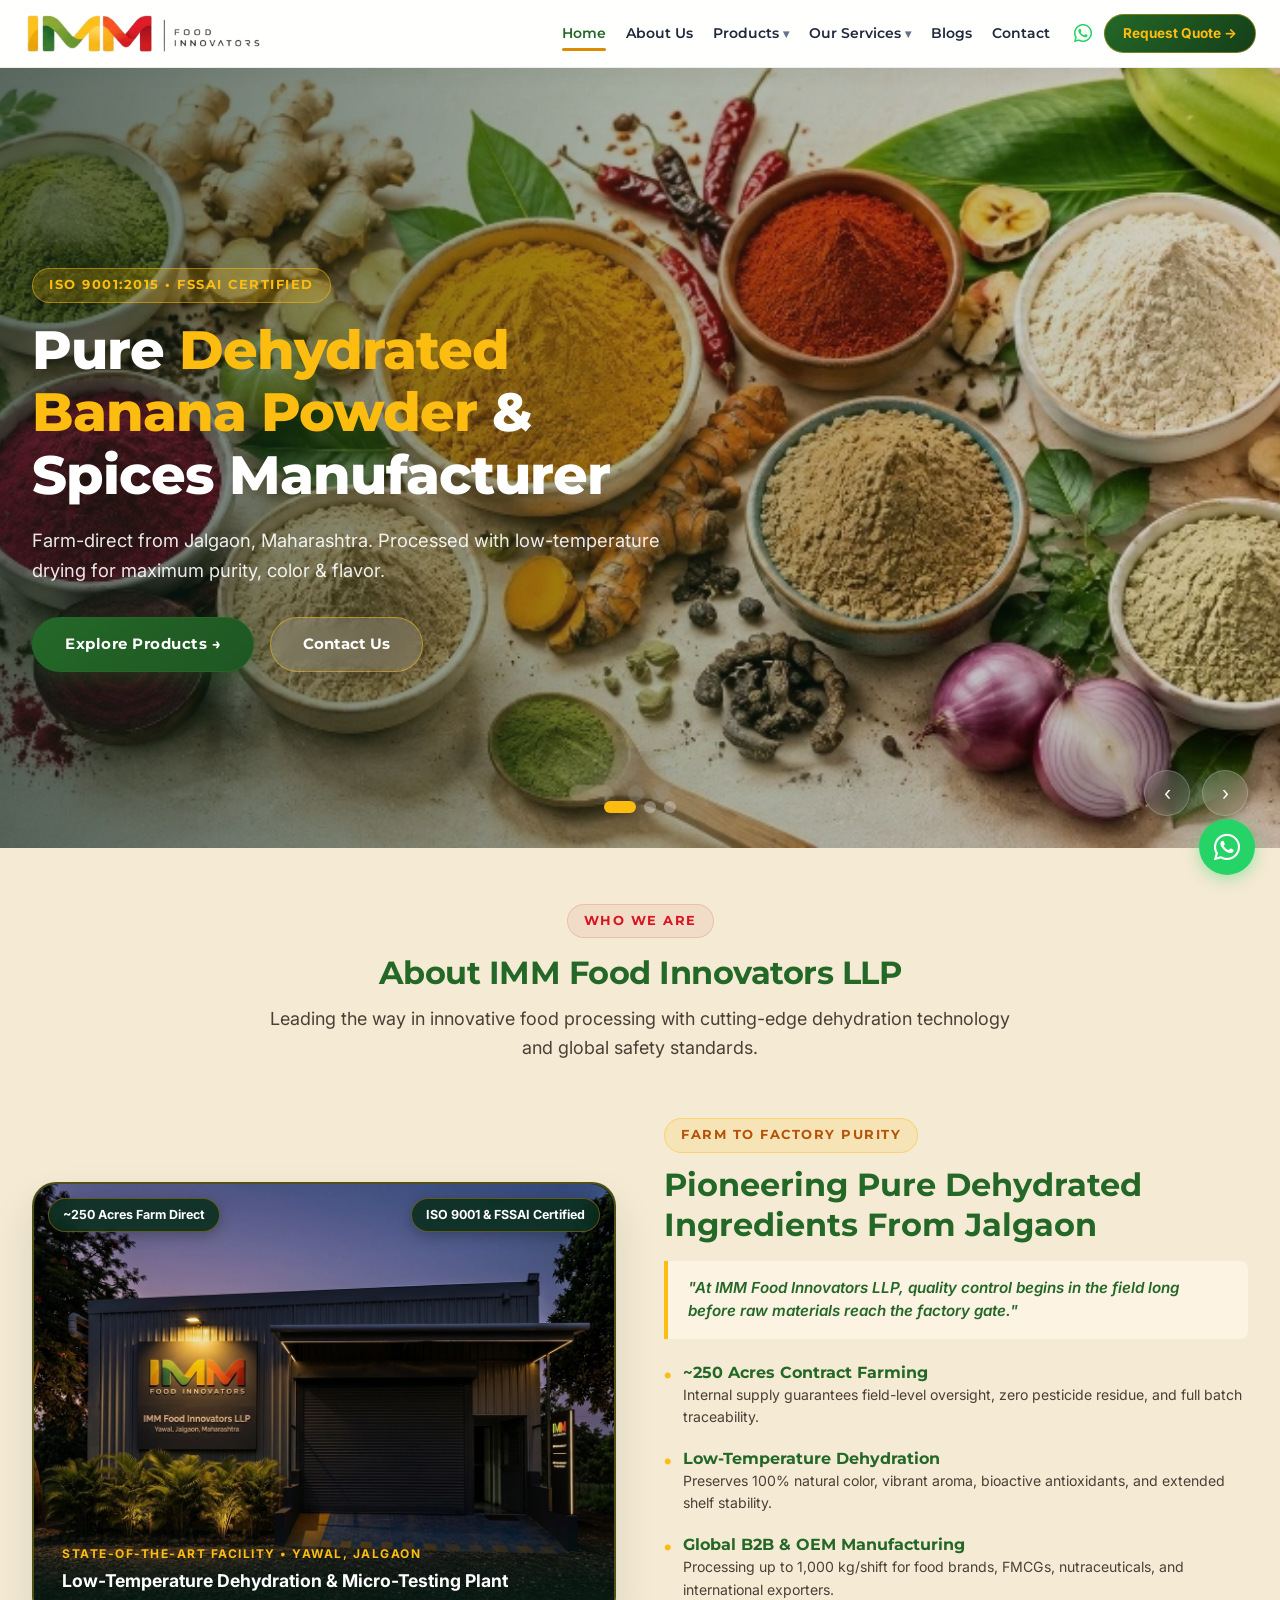
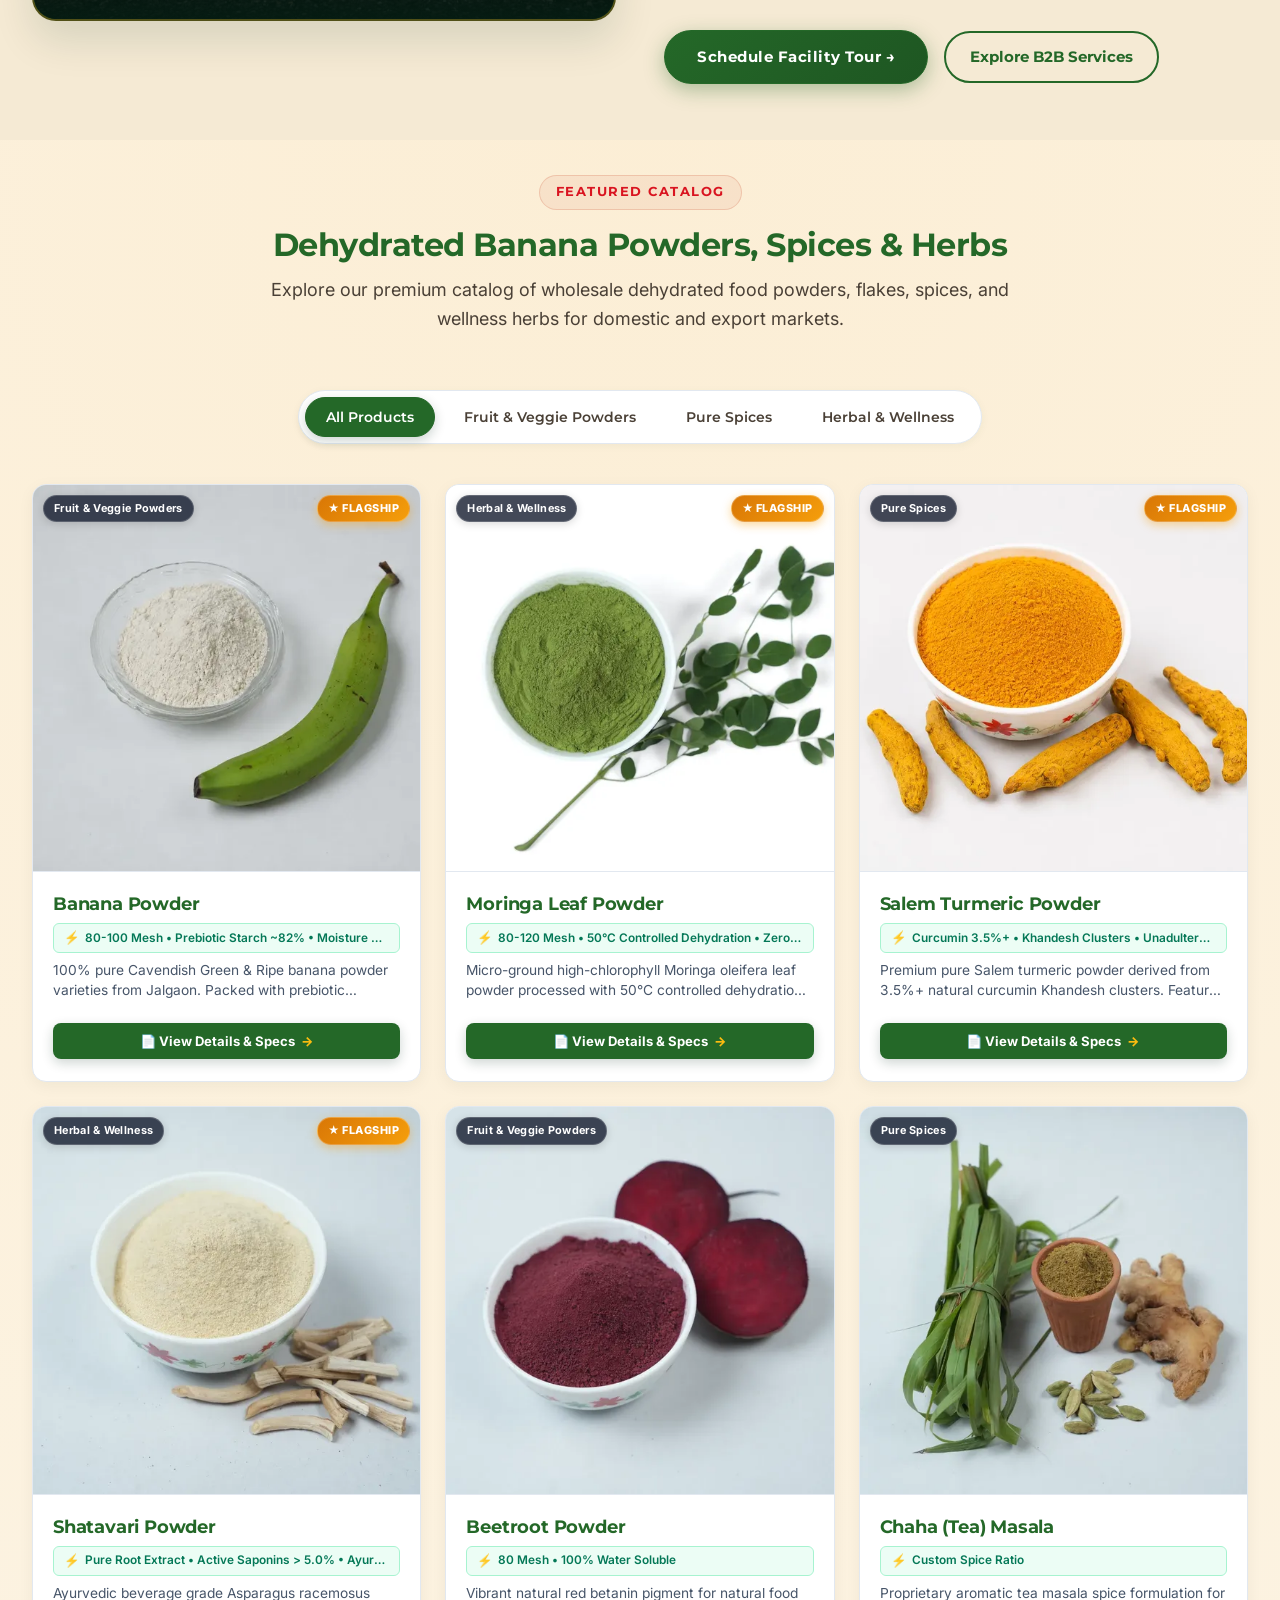
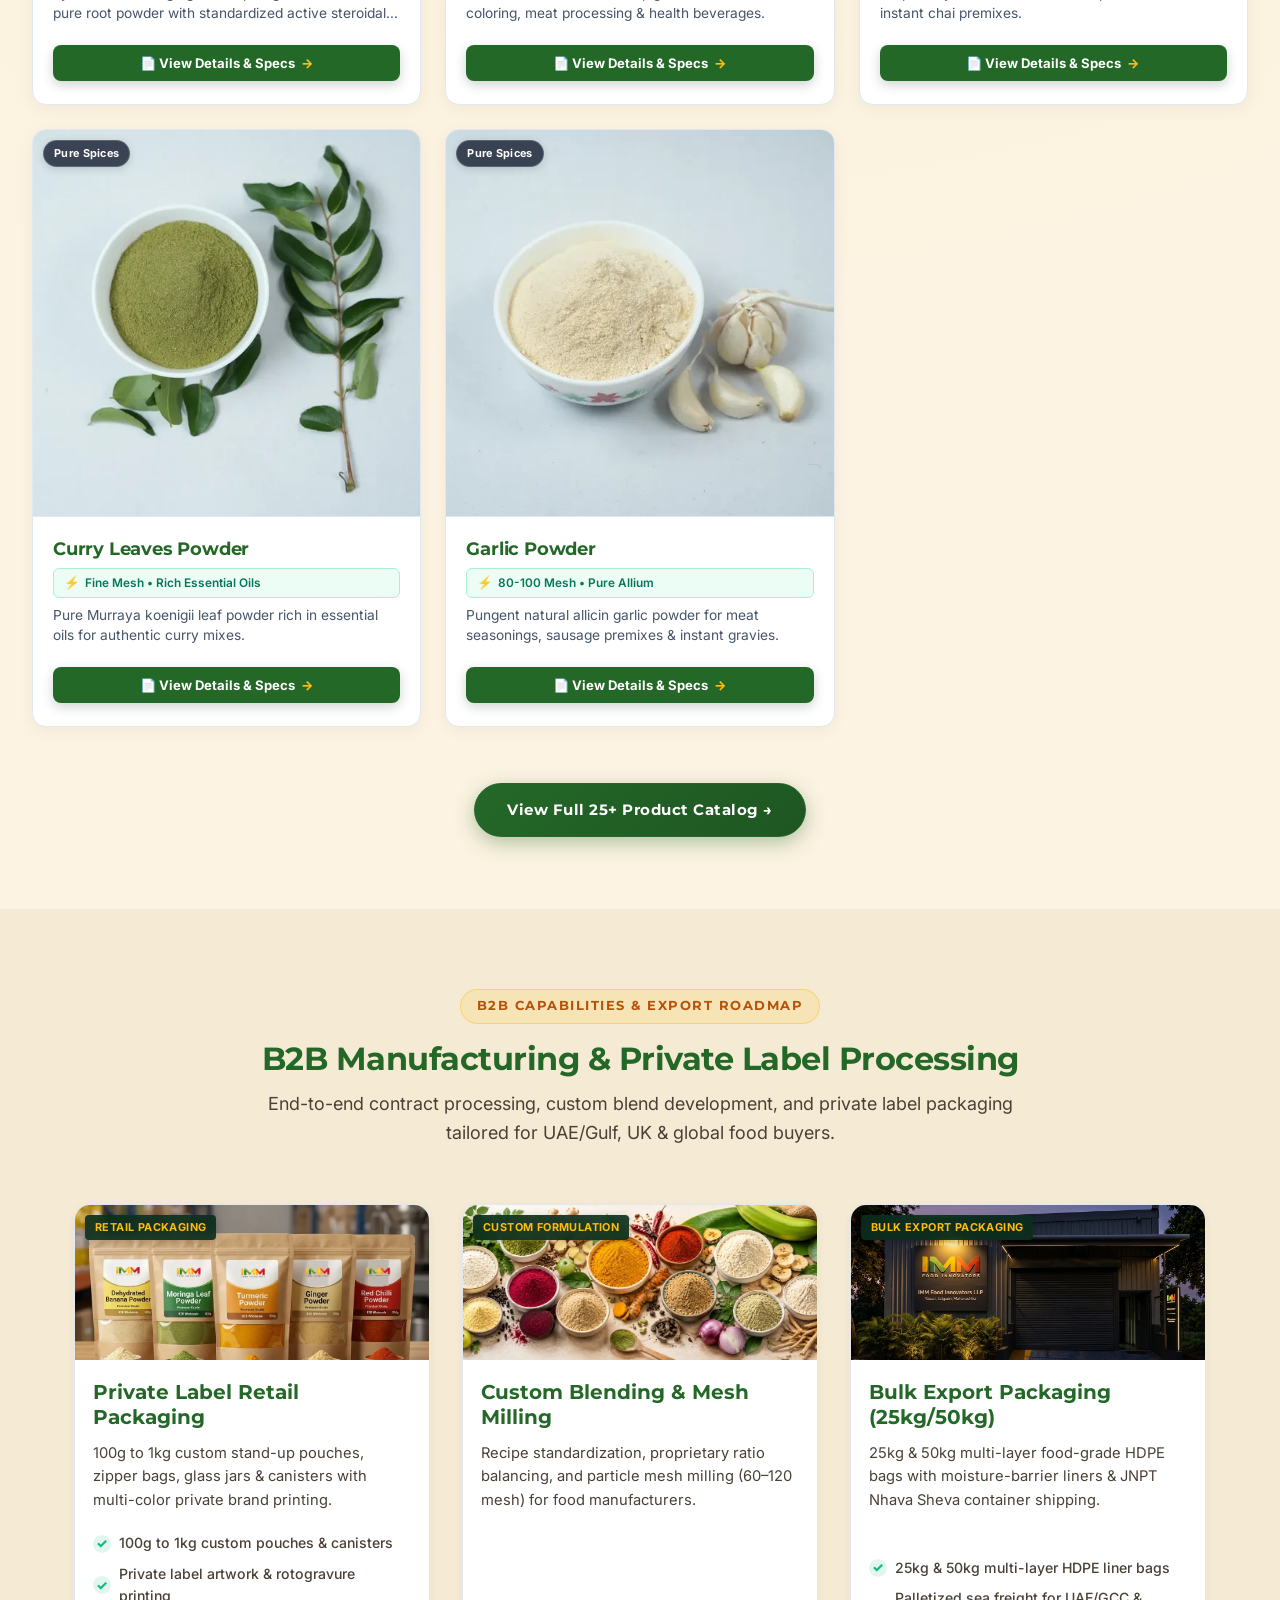
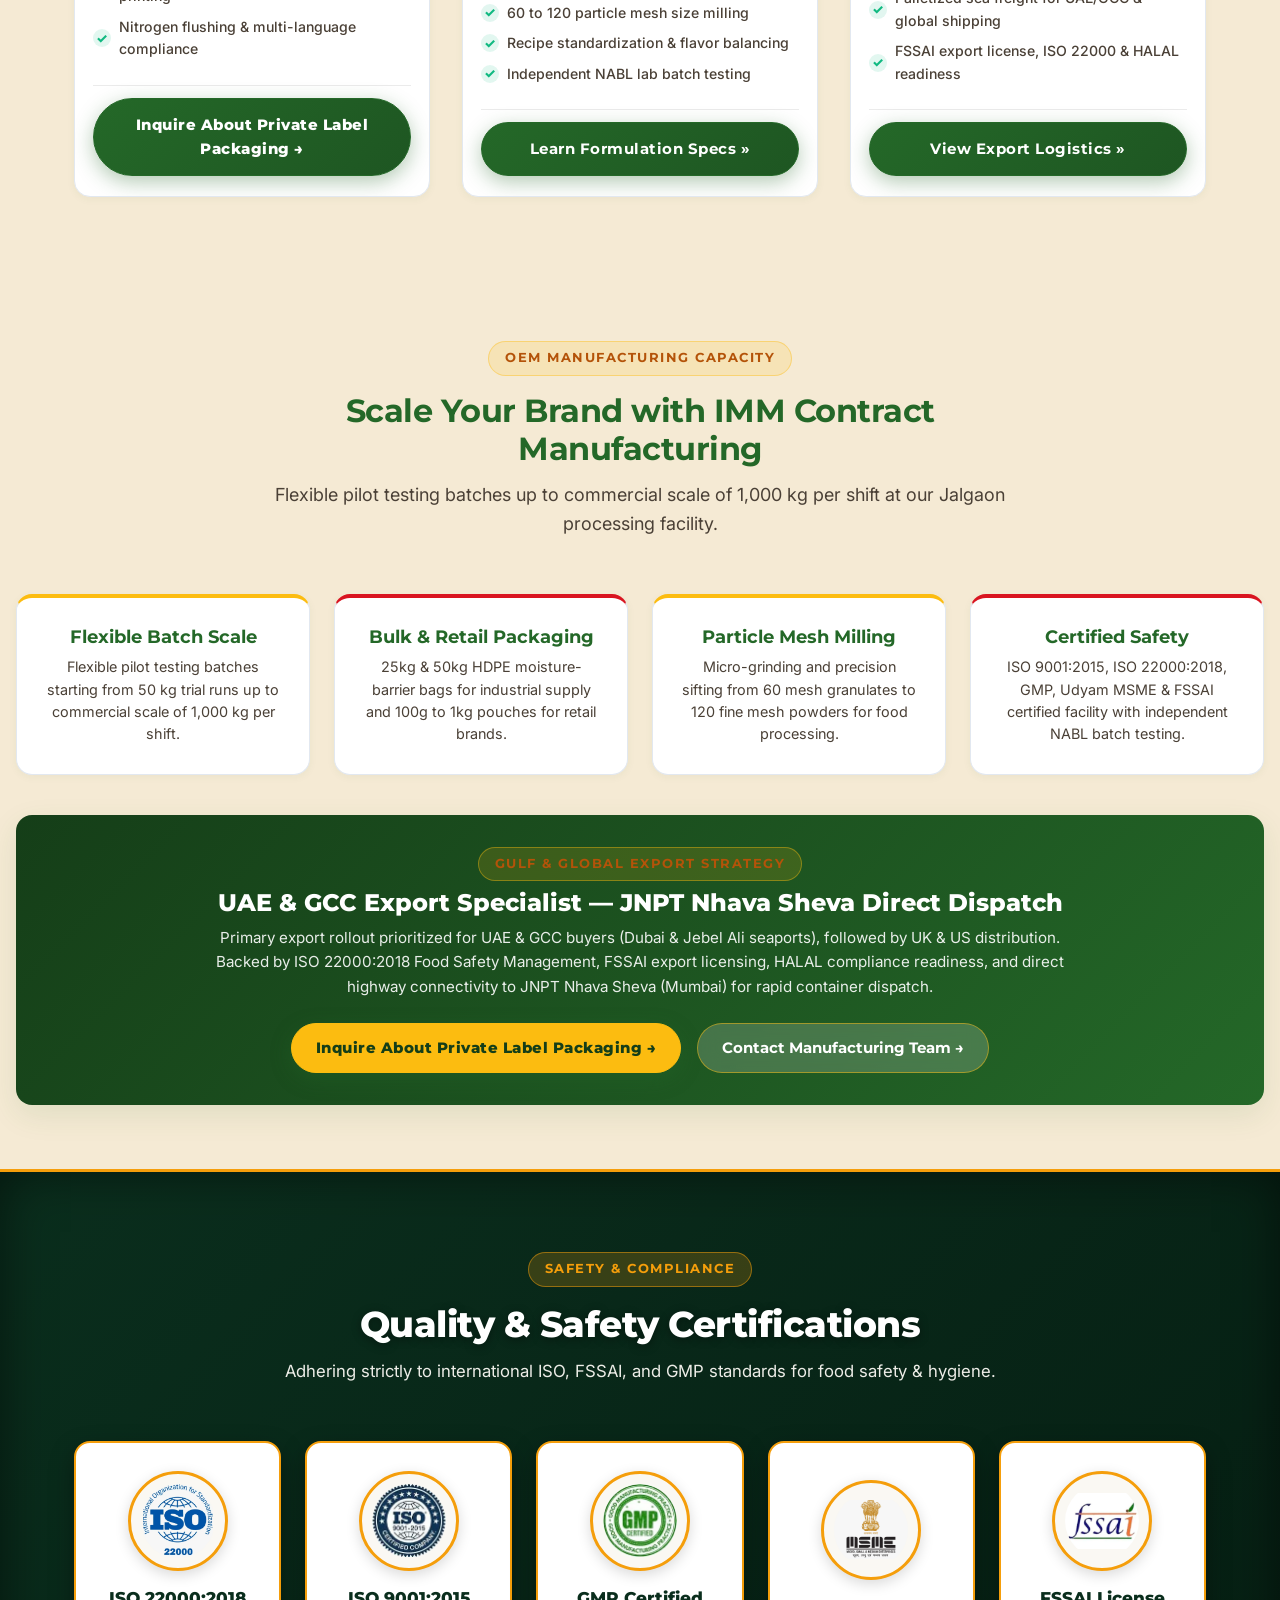
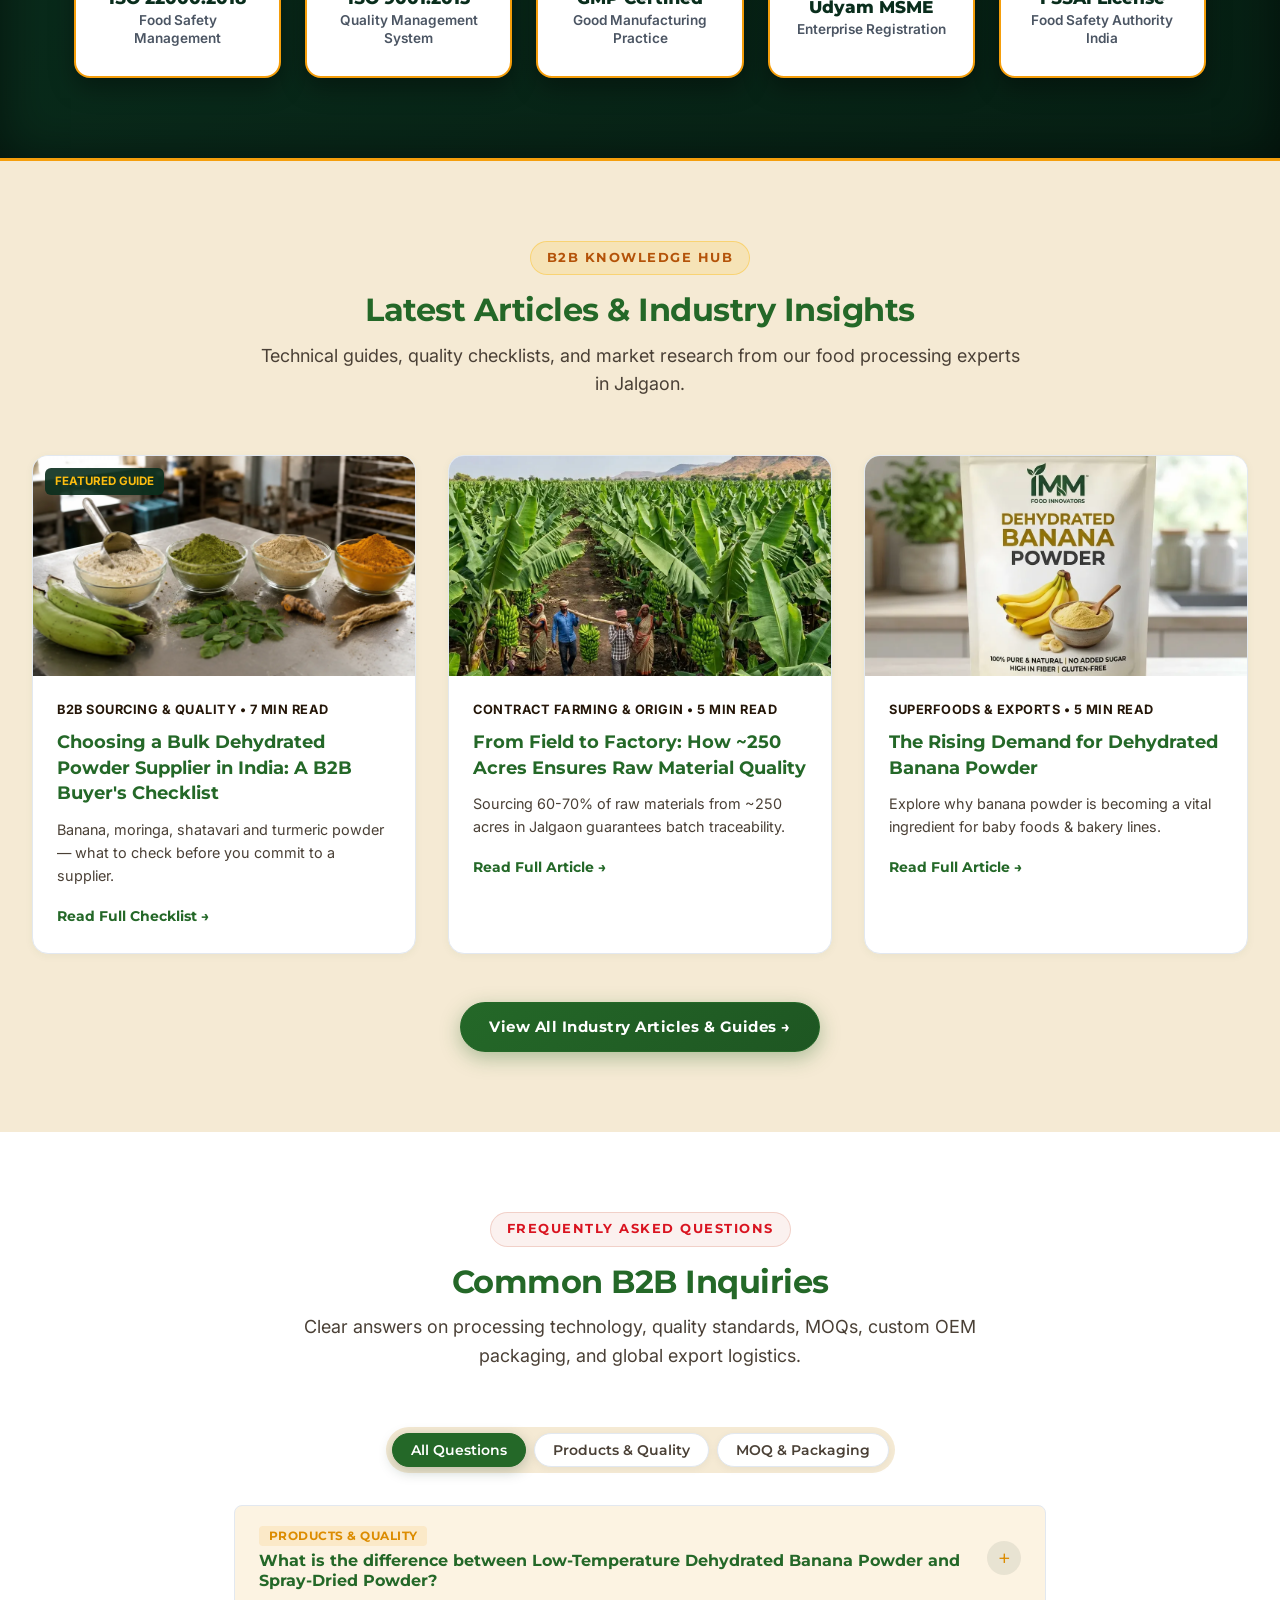
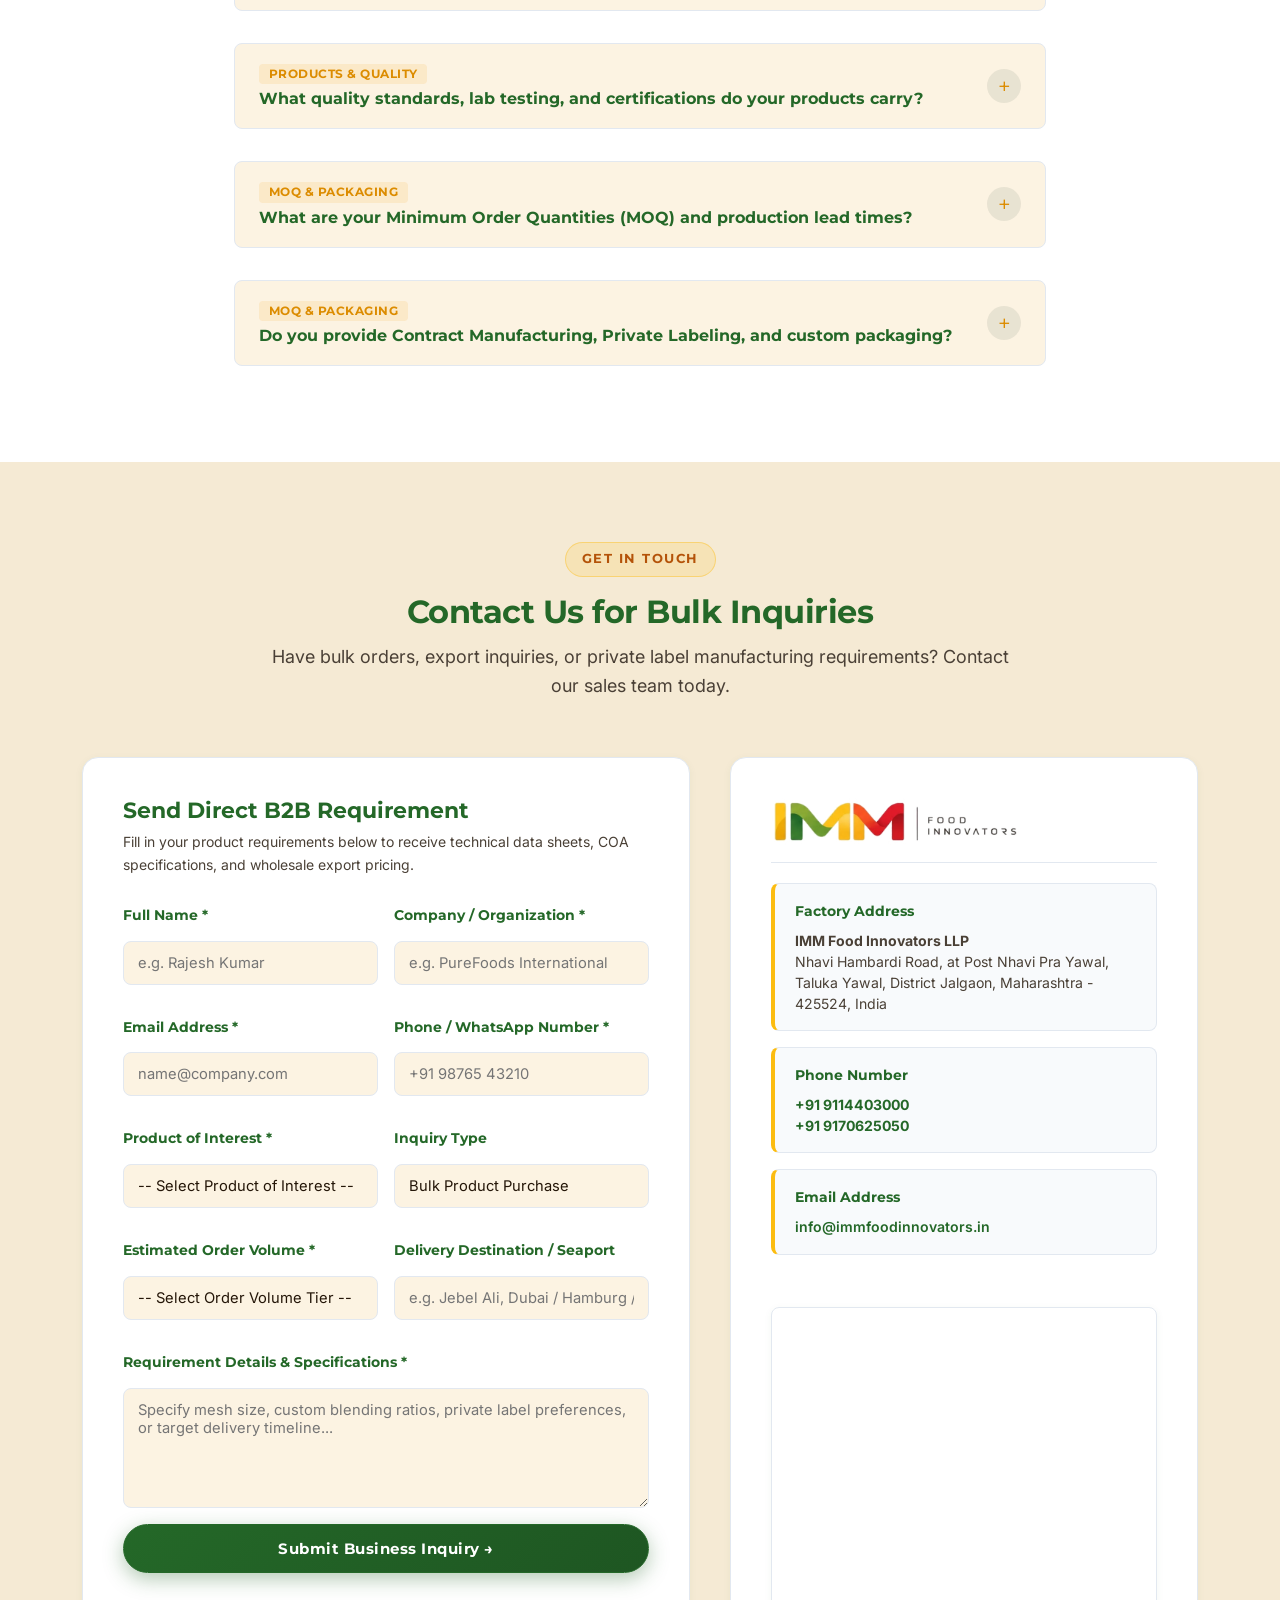
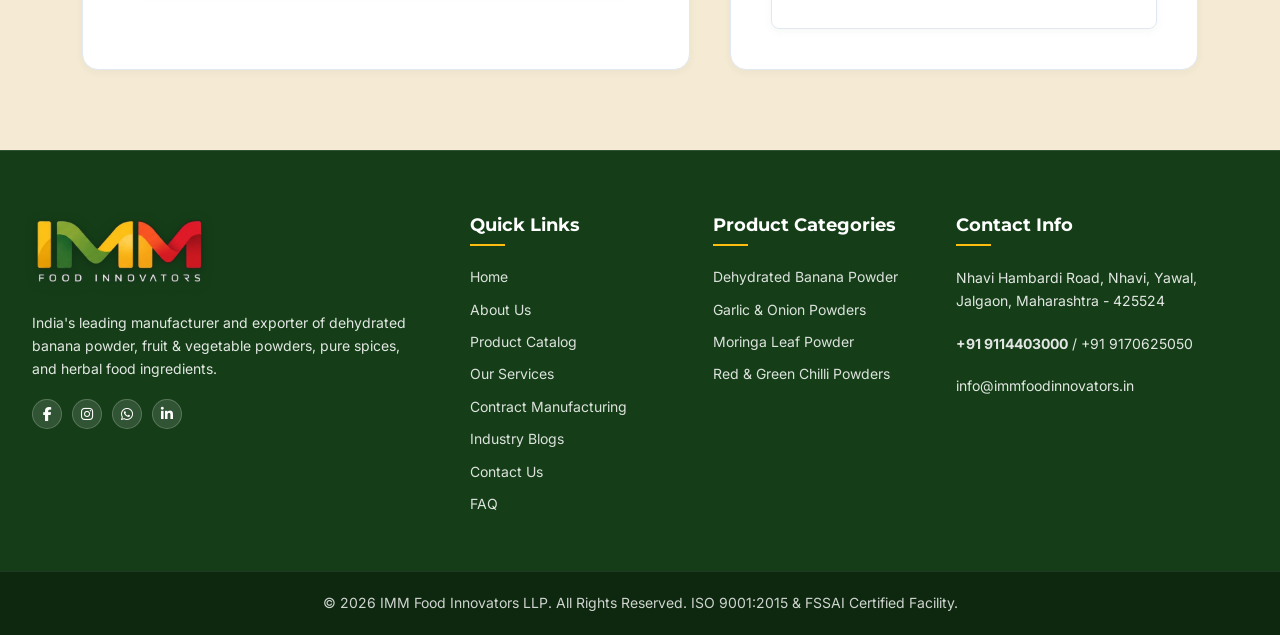
==== index.html @ 72975a0f "Update factory facility signboard to IMM Food Innovators LLP and bump cache busters" ====
<!DOCTYPE html>
<html lang="en">

<head>
    <meta charset="UTF-8">
    <meta name="viewport" content="width=device-width, initial-scale=1.0">
    <title>Dehydrated Banana Powder & Spices Manufacturer | IMM Food</title>
    <meta name="description"
        content="IMM Food Innovators LLP is India's leading manufacturer of dehydrated banana powder, moringa, and spices in Jalgaon, Maharashtra. ISO 22000 & FSSAI certified.">
    <meta name="keywords"
        content="dehydrated banana powder manufacturer, banana powder supplier, banana powder manufacturer jalgaon, dehydrated banana powder india, banana powder exporter, moringa powder manufacturer, turmeric powder supplier, herbal powder manufacturer, food ingredients manufacturer, spice manufacturer maharashtra, IMM Food Innovators LLP, Contract Manufacturing for Dehydrated Food Products, Food Contract Manufacturing, Third Party Food Manufacturing, Private Label Food Manufacturing">
    <meta name="author" content="IMM Food Innovators LLP">
    <meta name="robots" content="index, follow, max-snippet:-1, max-image-preview:large, max-video-preview:-1">

    <!-- Geo Location Metadata for Local B2B Search -->
    <meta name="geo.region" content="IN-MH">
    <meta name="geo.placename" content="Jalgaon">
    <meta name="geo.position" content="21.1643;75.6980">
    <meta name="ICBM" content="21.1643, 75.6980">

    <link rel="icon" href="images/favicon.webp?v=3.0" type="image/png">
    <link rel="icon" href="images/favicon.svg?v=3.0" type="image/svg+xml">
    <link rel="shortcut icon" href="images/favicon.ico?v=3.0">
    <link rel="apple-touch-icon" href="images/IMMLogo_icon.webp?v=3.0">
    <link rel="canonical" href="https://www.immfoodinnovators.in/">

    <!-- Performance Optimization: Resource Hints -->
    <link rel="preconnect" href="https://cdnjs.cloudflare.com" crossorigin>
    <link rel="dns-prefetch" href="https://cdnjs.cloudflare.com">

    <!-- Font Awesome Icons & Modular CSS Architecture -->
    <link rel="preload" href="https://cdnjs.cloudflare.com/ajax/libs/font-awesome/6.5.1/css/all.min.css" as="style" onload="this.onload=null;this.rel='stylesheet'">
    <noscript><link rel="stylesheet" href="https://cdnjs.cloudflare.com/ajax/libs/font-awesome/6.5.1/css/all.min.css"></noscript>
    <link rel="stylesheet" href="css/style.css?v=19.0">
    <link rel="stylesheet" href="css/components.css?v=19.0">
    <link rel="stylesheet" href="css/responsive.css?v=19.0">

    <!-- Open Graph / Facebook -->
    <meta property="og:type" content="website">
    <meta property="og:site_name" content="IMM Food Innovators LLP">
    <meta property="og:url" content="https://www.immfoodinnovators.in/">
    <meta property="og:title" content="Dehydrated Banana Powder & Spices Manufacturer | IMM Food">
    <meta property="og:description"
        content="IMM Food Innovators LLP is India's leading manufacturer of dehydrated banana powder, moringa, and spices in Jalgaon, Maharashtra. ISO 22000 & FSSAI certified.">
    <meta property="og:image" content="https://www.immfoodinnovators.in/images/IMMLogo.webp">
    <meta property="og:image:alt" content="IMM Food Innovators LLP Logo">
    <meta property="og:image:width" content="1200">
    <meta property="og:image:height" content="630">

    <!-- Twitter Card -->
    <meta property="twitter:card" content="summary_large_image">
    <meta property="twitter:url" content="https://www.immfoodinnovators.in/">
    <meta property="twitter:title"
        content="Dehydrated Banana Powder & Spices Manufacturer India | IMM Food Innovators LLP">
    <meta property="twitter:description"
        content="Premium manufacturer, supplier, and exporter of dehydrated banana powder, herbal powders, spices, and food ingredients in Jalgaon, Maharashtra, India.">
    <meta property="twitter:image" content="https://www.immfoodinnovators.in/images/IMMLogo.webp">

    <!-- Schema Markup (JSON-LD) -->
    <script type="application/ld+json">
    [
      {
        "@context": "https://schema.org",
        "@type": "WebSite",
        "name": "IMM Food Innovators LLP",
        "url": "https://www.immfoodinnovators.in",
        "potentialAction": {
          "@type": "SearchAction",
          "target": "https://www.immfoodinnovators.in/products.html?search={search_term_string}",
          "query-input": "required name=search_term_string"
        }
      },
      {
        "@context": "https://schema.org",
        "@type": ["Corporation", "LocalBusiness"],
        "@id": "https://www.immfoodinnovators.in/#organization",
        "name": "IMM Food Innovators LLP",
        "alternateName": "IMM Food Innovators",
        "url": "https://www.immfoodinnovators.in",
        "logo": "https://www.immfoodinnovators.in/images/IMMLogo.webp",
        "image": "https://www.immfoodinnovators.in/images/factory.webp",
        "description": "Premium Manufacturer, Supplier, and Exporter of Dehydrated Foods, Banana Powder, Moringa Powder, Spices, and Food Ingredients in India.",
        "telephone": "+919114403000",
        "email": "info@immfoodinnovators.in",
        "address": {
          "@type": "PostalAddress",
          "streetAddress": "Nhavi Hambardi Road, Post Nhavi Pra Yawal",
          "addressLocality": "Nhavi, Yawal, Jalgaon",
          "addressRegion": "Maharashtra",
          "postalCode": "425524",
          "addressCountry": "IN"
        },
        "geo": {
          "@type": "GeoCoordinates",
          "latitude": 21.1643,
          "longitude": 75.6980
        },
        "contactPoint": [
          {
            "@type": "ContactPoint",
            "telephone": "+919114403000",
            "contactType": "sales",
            "areaServed": "Worldwide",
            "availableLanguage": ["English", "Hindi", "Marathi"]
          },
          {
            "@type": "ContactPoint",
            "telephone": "+919170625050",
            "contactType": "customer service",
            "areaServed": "Worldwide",
            "availableLanguage": ["English", "Hindi", "Marathi"]
          }
        ],
        "openingHoursSpecification": {
          "@type": "OpeningHoursSpecification",
          "dayOfWeek": ["Monday", "Tuesday", "Wednesday", "Thursday", "Friday", "Saturday"],
          "opens": "09:00",
          "closes": "19:00"
        },
        "sameAs": [
          "https://www.linkedin.com/company/immfoodinnovators"
        ]
      },
      {
        "@context": "https://schema.org",
        "@type": "BreadcrumbList",
        "itemListElement": [
          {
            "@type": "ListItem",
            "position": 1,
            "name": "Home",
            "item": "https://www.immfoodinnovators.in/"
          }
        ]
      },
      {
        "@context": "https://schema.org",
        "@type": "ItemList",
        "name": "Flagship Dehydrated Food Powders & Spices",
        "itemListElement": [
          {
            "@type": "ListItem",
            "position": 1,
            "item": {
              "@type": "Product",
              "name": "Dehydrated Banana Powder",
              "description": "100% Pure Low-Temperature Dehydrated Cavendish Green & Yellow Banana Powder for infant food, nutraceuticals, and baking.",
              "brand": { "@type": "Brand", "name": "IMM Food Innovators" }
            }
          },
          {
            "@type": "ListItem",
            "position": 2,
            "item": {
              "@type": "Product",
              "name": "Moringa Leaf Powder",
              "description": "High-protein, naturally shade-dried Moringa Oleifera leaf powder rich in chlorophyll and essential vitamins.",
              "brand": { "@type": "Brand", "name": "IMM Food Innovators" }
            }
          },
          {
            "@type": "ListItem",
            "position": 3,
            "item": {
              "@type": "Product",
              "name": "Dehydrated Turmeric Powder",
              "description": "High-curcumin pure ground turmeric powder sourced directly from farm clusters in Khandesh, Maharashtra.",
              "brand": { "@type": "Brand", "name": "IMM Food Innovators" }
            }
          },
          {
            "@type": "ListItem",
            "position": 4,
            "item": {
              "@type": "Product",
              "name": "Dehydrated Garlic Powder & Flakes",
              "description": "Premium pungent dehydrated garlic flakes and fine powder for industrial food processing and spice blends.",
              "brand": { "@type": "Brand", "name": "IMM Food Innovators" }
            }
          }
        ]
      },
      {
        "@context": "https://schema.org",
        "@type": "FAQPage",
        "mainEntity": [
          {
            "@type": "Question",
            "name": "What is the difference between Low-Temperature Dehydrated Banana Powder and Spray-Dried Powder?",
            "acceptedAnswer": {
              "@type": "Answer",
              "text": "Low-temperature dehydration preserves natural flavor, dietary fiber, essential vitamins, and original aroma without high thermal degradation or adding synthetic carrier agents like maltodextrin. Spray-drying relies on high heat and carrier starches, whereas our low-temp dehydration delivers 100% pure ingredient solids."
            }
          },
          {
            "@type": "Question",
            "name": "What quality standards, lab testing, and certifications do your products carry?",
            "acceptedAnswer": {
              "@type": "Answer",
              "text": "Our facility operates under FSSAI license (No. 11524021000216), ISO 22000:2018, and ISO 9001:2015 standards. Every commercial production batch undergoes strict QA testing for moisture levels (<4%-6%), particle mesh size, microbial limits (TPC, Yeast & Mold), and physical quality standards."
            }
          },
          {
            "@type": "Question",
            "name": "What are your Minimum Order Quantities (MOQ) and production lead times?",
            "acceptedAnswer": {
              "@type": "Answer",
              "text": "R&D sample kits start at 500g, while standard commercial orders start from 50 kg to 100 kg, dispatching in 3–5 business days."
            }
          },
          {
            "@type": "Question",
            "name": "Do you provide Contract Manufacturing, Private Labeling, and custom packaging?",
            "acceptedAnswer": {
              "@type": "Answer",
              "text": "Yes, we offer turnkey B2B contract manufacturing, custom mesh size milling, recipe blending, and client-branded packaging including 25kg/50kg HDPE bags for bulk quantity products and 100g to 1kg retail pouches."
            }
          }
        ]
      }
    ]
    </script>
</head>

<body>
    <!-- Scroll Progress Indicator -->
    <div id="scroll-progress"></div>



    <!-- MAIN HEADER -->
    <header id="header">
        <div class="header-container">
            <a href="index.html" class="logo">
                <img src="images/IMMLogo_nav.webp" alt="IMM Food Innovators Logo" class="logo-img" loading="eager" width="1350" height="260">
            </a>
            <nav>
                <ul id="navMenu">
                    <li><a href="#home" class="nav-link active">Home</a></li>
                    <li><a href="#about" class="nav-link">About Us</a></li>
                    <!-- PRODUCTS DROPDOWN MENU -->
                    <li class="nav-item dropdown">
                        <a href="products.html" class="nav-link">Products <span class="dropdown-arrow">▾</span></a>
                        <ul class="dropdown-menu">
                            <li><a href="products.html?category=powder" class="dropdown-item">Fruit & Veggie Powders</a></li>
                            <li><a href="products.html?category=spices" class="dropdown-item">Pure Spices</a></li>
                            <li><a href="products.html?category=herbal" class="dropdown-item">Herbal & Wellness</a></li>
                            <li><a href="products.html" class="dropdown-item">View All 29+ Products</a></li>
                        </ul>
                    </li>

                    <!-- OUR SERVICES DROPDOWN MENU -->
                    <li class="nav-item dropdown">
                        <a href="services.html" class="nav-link">Our Services <span class="dropdown-arrow">▾</span></a>
                        <ul class="dropdown-menu">
                            <li><a href="services.html#retail-packaging" class="dropdown-item">Retail Packaging Solutions</a></li>
                            <li><a href="services.html#bulk-packaging" class="dropdown-item">Bulk Export Packaging</a></li>
                            <li><a href="services.html#custom-blends" class="dropdown-item">Custom Blend Development</a></li>
                            <li><a href="services.html#contract-mfg" class="dropdown-item">Third-Party Contract Manufacturing</a></li>
                        </ul>
                    </li>

                    <li><a href="blogs.html" class="nav-link">Blogs</a></li>
                    <li><a href="contact.html" class="nav-link">Contact</a></li>
                </ul>
                        <div class="nav-actions" style="display:flex;align-items:center;gap:12px;">
                <a href="https://wa.me/919114403000?text=Hi%20IMM%20Food%20Innovators%2C%20I%20would%20like%20to%20inquire%20about%20your%20products"
                   target="_blank" rel="noopener noreferrer" title="Chat on WhatsApp" aria-label="Chat on WhatsApp"
                   style="color:#25D366;font-size:1.3rem;display:inline-flex;align-items:center;text-decoration:none;">
                    <i class="fa-brands fa-whatsapp"></i>
                </a>
                <a href="contact.html?subject=RFQ"
                   style="background:linear-gradient(135deg,#246828 0%,#153E18 100%);color:#FCBC10;padding:8px 18px;
                          border-radius:50px;font-weight:700;font-size:0.85rem;border:1px solid rgba(252,188,16,0.4);
                          text-decoration:none;white-space:nowrap;">
                    Request Quote →
                </a>
            </div>
            </nav>
            <div class="hamburger" id="hamburger">
                <span></span>
                <span></span>
                <span></span>
            </div>
        </div>
    </header>

    <main>

    <!-- HERO SLIDER BANNER -->
    <section id="home" class="hero-slider-section">
        <div class="hero-slider">
            <!-- Slide 1 -->
            <div class="hero-slide active">
                <div class="hero-slide-bg" style="background-image: url('images/hero_spices.webp?v=7.0');"></div>
                <div class="hero-overlay"></div>
                <div class="hero-content">
                    <div class="hero-text-box">
                        <div class="section-badge badge-gold">ISO 9001:2015 • FSSAI CERTIFIED</div>
                        <h1 class="hero-title">Pure <span class="highlight-gold">Dehydrated Banana Powder</span> &
                            Spices Manufacturer</h1>
                        <p class="hero-description">Farm-direct from Jalgaon, Maharashtra. Processed with
                            low-temperature drying for maximum purity, color & flavor.</p>
                        <div class="hero-buttons">
                            <a href="products.html" class="btn-primary">Explore Products →</a>
                            <a href="#contact" class="btn-secondary-light">Contact Us</a>
                        </div>
                    </div>
                </div>
            </div>

            <!-- Slide 2 -->
            <div class="hero-slide">
                <div class="hero-slide-bg" style="background-image: url('images/all_products_packaging.webp?v=7.0');"></div>
                <div class="hero-overlay"></div>
                <div class="hero-content">
                    <div class="hero-text-box">
                        <div class="section-badge badge-gold">B2B SOLUTIONS</div>
                        <h2 class="hero-title">Custom <span class="highlight-gold">Packaging & Spice Blending</span>
                        </h2>
                        <p class="hero-description">End-to-end private labeling, custom recipe blending, and export
                            packaging for global markets.</p>
                        <div class="hero-buttons">
                            <a href="services.html" class="btn-primary">Our Services →</a>
                            <a href="#contract-manufacturing" class="btn-secondary-light">Contract Manufacturing</a>
                        </div>
                    </div>
                </div>
            </div>

            <!-- Slide 3 -->
            <div class="hero-slide">
                <div class="hero-slide-bg" style="background-image: url('images/factory.webp?v=10.0');"></div>
                <div class="hero-overlay"></div>
                <div class="hero-content">
                    <div class="hero-text-box">
                        <div class="section-badge badge-gold">SUSTAINABLE PROCESSING</div>
                        <h2 class="hero-title">Your Trusted <span class="highlight-gold">Food Manufacturing</span>
                            Partner</h2>
                        <p class="hero-description">Farm-direct sourcing, low-temperature drying, and lab-tested quality
                            for reliable bulk supply.</p>
                        <div class="hero-buttons">
                            <a href="#about" class="btn-primary">Learn About Us →</a>
                            <a href="#contact" class="btn-secondary-light">Contact Facility</a>
                        </div>
                    </div>
                </div>
            </div>
        </div>

        <!-- Slider Navigation Dots & Controls -->
        <div class="hero-dots">
            <div class="hero-dot active" data-slide="0"></div>
            <div class="hero-dot" data-slide="1"></div>
            <div class="hero-dot" data-slide="2"></div>
        </div>
        <div class="hero-controls">
            <button class="hero-control-btn" id="heroPrevBtn">‹</button>
            <button class="hero-control-btn" id="heroNextBtn">›</button>
        </div>
    </section>

    <!-- ABOUT SECTION -->
    <section id="about">
        <div class="section-header">
            <div class="section-badge">WHO WE ARE</div>
            <h2 class="section-title">About IMM Food Innovators LLP</h2>
            <p class="section-subtitle">Leading the way in innovative food processing with cutting-edge dehydration
                technology and global safety standards.</p>
        </div>

        <div class="about-container">
            <div class="about-grid" style="align-items: center; gap: 3rem;">
                <!-- LEFT COLUMN: PREMIUM IMAGE SHOWCASE CARD WITH FLOATING STAT BADGES -->
                <div style="position: relative;">
                    <div
                        style="border-radius: var(--radius-lg); overflow: hidden; border: 2px solid rgba(245, 158, 11, 0.3); box-shadow: 0 20px 40px rgba(10, 46, 29, 0.12); position: relative; background: #0A2E1D;">
                        <!-- TOP INSIDE BADGES -->
                        <div
                            style="position: absolute; top: 14px; left: 14px; right: 14px; display: flex; justify-content: space-between; align-items: center; gap: 8px; z-index: 10;">
                            <span
                                style="background: rgba(10, 46, 29, 0.88); backdrop-filter: blur(8px); border: 1px solid rgba(245, 158, 11, 0.35); color: #FFFFFF; padding: 6px 14px; border-radius: 50px; font-weight: 700; font-size: 0.78rem; display: inline-flex; align-items: center; gap: 6px; box-shadow: 0 4px 14px rgba(0,0,0,0.25);">
                                ~250 Acres Farm Direct
                            </span>
                            <span
                                style="background: rgba(10, 46, 29, 0.88); backdrop-filter: blur(8px); border: 1px solid rgba(245, 158, 11, 0.35); color: #FFFFFF; padding: 6px 14px; border-radius: 50px; font-weight: 700; font-size: 0.78rem; display: inline-flex; align-items: center; gap: 6px; box-shadow: 0 4px 14px rgba(0,0,0,0.25);">
                                ISO 9001 & FSSAI Certified
                            </span>
                        </div>

                        <img src="images/factory.webp?v=10.0" alt="IMM Food Innovators Modern Processing Plant Jalgaon"
                            style="width: 100%; aspect-ratio: 4 / 3; object-fit: cover; display: block; filter: brightness(0.95);" loading="lazy">
                        <div
                            style="position: absolute; bottom: 0; left: 0; right: 0; background: linear-gradient(180deg, transparent 0%, rgba(5,28,18,0.95) 100%); padding: 1.5rem 1.75rem; color: #FFFFFF;">
                            <div
                                style="font-size: 0.75rem; font-weight: 700; color: var(--accent-gold); letter-spacing: 1.5px; text-transform: uppercase; margin-bottom: 4px;">
                                STATE-OF-THE-ART FACILITY • YAWAL, JALGAON</div>
                            <div style="font-size: 1.1rem; font-weight: 700; color: #FFFFFF;">Low-Temperature
                                Dehydration & Micro-Testing Plant</div>
                        </div>
                    </div>
                </div>

                <!-- RIGHT COLUMN: PROFESSIONAL CONTENT & PILLARS -->
                <div>
                    <div class="section-badge badge-gold" style="margin-bottom: 0.75rem;">FARM TO FACTORY PURITY</div>
                    <h3
                        style="font-size: var(--font-size-2xl); margin-bottom: 1rem; color: var(--primary-dark); font-weight: var(--weight-bold); line-height: 1.25;">
                        Pioneering Pure Dehydrated Ingredients From Jalgaon</h3>

                    <div
                        style="background: var(--bg-linen); border-left: 4px solid var(--accent-gold); padding: 1rem 1.25rem; border-radius: 0 var(--radius-sm) var(--radius-sm) 0; margin-bottom: 1.5rem;">
                        <p
                            style="color: var(--primary-dark); font-style: italic; font-size: 0.95rem; font-weight: 600; margin: 0; line-height: 1.5;">
                            "At IMM Food Innovators LLP, quality control begins in the field long before raw materials
                            reach the factory gate."
                        </p>
                    </div>

                    <ul style="list-style: none; padding: 0; margin: 0 0 1.8rem 0; display: flex; flex-direction: column; gap: 1.25rem;">
                        <li style="display: flex; gap: 12px; align-items: flex-start;">
                            <span style="color: var(--accent-gold); font-size: 1.2rem; line-height: 1.2; font-weight: 900;">•</span>
                            <div>
                                <h4 style="font-size: 1rem; color: var(--primary-dark); font-weight: 700; margin-bottom: 2px;">
                                    ~250 Acres Contract Farming</h4>
                                <p style="font-size: 0.88rem; color: var(--text-secondary); margin: 0;">Internal supply
                                    guarantees field-level oversight, zero pesticide residue, and full batch
                                    traceability.</p>
                            </div>
                        </li>

                        <li style="display: flex; gap: 12px; align-items: flex-start;">
                            <span style="color: var(--accent-gold); font-size: 1.2rem; line-height: 1.2; font-weight: 900;">•</span>
                            <div>
                                <h4 style="font-size: 1rem; color: var(--primary-dark); font-weight: 700; margin-bottom: 2px;">
                                    Low-Temperature Dehydration</h4>
                                <p style="font-size: 0.88rem; color: var(--text-secondary); margin: 0;">Preserves 100%
                                    natural color, vibrant aroma, bioactive antioxidants, and extended shelf stability.
                                </p>
                            </div>
                        </li>

                        <li style="display: flex; gap: 12px; align-items: flex-start;">
                            <span style="color: var(--accent-gold); font-size: 1.2rem; line-height: 1.2; font-weight: 900;">•</span>
                            <div>
                                <h4 style="font-size: 1rem; color: var(--primary-dark); font-weight: 700; margin-bottom: 2px;">
                                    Global B2B & OEM Manufacturing</h4>
                                <p style="font-size: 0.88rem; color: var(--text-secondary); margin: 0;">Processing up to
                                    1,000 kg/shift for food brands, FMCGs, nutraceuticals, and international exporters.
                                </p>
                            </div>
                        </li>
                    </ul>

                    <div style="display: flex; flex-wrap: wrap; gap: 1rem; align-items: center;">
                        <a href="#contact" class="btn-primary">Schedule Facility Tour →</a>
                        <a href="services.html" class="btn-secondary" style="padding: 12px 24px;">Explore B2B
                            Services</a>
                    </div>
                </div>
            </div>
        </div>
    </section>

    <!-- PRODUCTS HIGHLIGHT SECTION -->
    <section id="products" class="products-section">
        <div class="section-header">
            <div class="section-badge">FEATURED CATALOG</div>
            <h2 class="section-title">Dehydrated Banana Powders, Spices & Herbs</h2>
            <p class="section-subtitle">Explore our premium catalog of wholesale dehydrated food powders, flakes,
                spices, and wellness herbs for domestic and export markets.</p>
        </div>

        <div class="products-filter-container">
            <div class="products-filter-bar">
                <button class="filter-btn active" data-category="All Products">All Products</button>
                <button class="filter-btn" data-category="Fruit & Veggie Powders">Fruit & Veggie Powders</button>
                <button class="filter-btn" data-category="Pure Spices">Pure Spices</button>
                <button class="filter-btn" data-category="Herbal & Wellness">Herbal & Wellness</button>
            </div>
        </div>

        <div class="products-grid" id="mainProductsGrid">
            <!-- Dynamic product cards rendered via JS -->
        </div>

        <div style="text-align: center; margin-top: 3.5rem;">
            <a href="products.html" class="btn-primary">View Full 25+ Product Catalog →</a>
        </div>
    </section>

    <!-- OUR SERVICES SECTION -->
    <section id="our-services" class="services-section">
        <div class="section-header">
            <div class="section-badge badge-gold">B2B CAPABILITIES & EXPORT ROADMAP</div>
            <h2 class="section-title">B2B Manufacturing & Private Label Processing</h2>
            <p class="section-subtitle">End-to-end contract processing, custom blend development, and private label packaging tailored for UAE/Gulf, UK & global food buyers.</p>
        </div>

        <div class="services-grid">
            <!-- Service 1 -->
            <div class="service-card">
                <div class="service-img-wrap">
                    <span class="service-badge">RETAIL PACKAGING</span>
                    <img src="images/packaging_service.webp" alt="IMM Food Powders & Private Label Packaging" class="service-img" loading="lazy" width="1024" height="1024">
                </div>
                <div class="service-content">
                    <h3>Private Label Retail Packaging</h3>
                    <p>100g to 1kg custom stand-up pouches, zipper bags, glass jars & canisters with multi-color private brand printing.</p>
                    <ul class="service-list">
                        <li>100g to 1kg custom pouches & canisters</li>
                        <li>Private label artwork & rotogravure printing</li>
                        <li>Nitrogen flushing & multi-language compliance</li>
                    </ul>
                    <div class="service-btn-wrap">
                        <a href="contact.html?subject=PrivateLabel" class="btn-primary" style="width: 100%; text-align: center; justify-content: center; font-weight: 800;">Inquire About Private Label Packaging →</a>
                    </div>
                </div>
            </div>

            <!-- Service 2 -->
            <div class="service-card">
                <div class="service-img-wrap">
                    <span class="service-badge">CUSTOM FORMULATION</span>
                    <img src="images/hero_spices.webp" alt="Custom Spice Blending" class="service-img" loading="lazy" width="1024" height="1024">
                </div>
                <div class="service-content">
                    <h3>Custom Blending & Mesh Milling</h3>
                    <p>Recipe standardization, proprietary ratio balancing, and particle mesh milling (60–120 mesh) for food manufacturers.</p>
                    <ul class="service-list">
                        <li>60 to 120 particle mesh size milling</li>
                        <li>Recipe standardization & flavor balancing</li>
                        <li>Independent NABL lab batch testing</li>
                    </ul>
                    <div class="service-btn-wrap">
                        <a href="services.html#custom-blends" class="btn-primary" style="width: 100%; text-align: center; justify-content: center;">Learn Formulation Specs &raquo;</a>
                    </div>
                </div>
            </div>

            <!-- Service 3 -->
            <div class="service-card">
                <div class="service-img-wrap">
                    <span class="service-badge">BULK EXPORT PACKAGING</span>
                    <img src="images/company.webp?v=4.0" alt="IMM Bulk Export Packaging" class="service-img" loading="lazy">
                </div>
                <div class="service-content">
                    <h3>Bulk Export Packaging (25kg/50kg)</h3>
                    <p>25kg & 50kg multi-layer food-grade HDPE bags with moisture-barrier liners & JNPT Nhava Sheva container shipping.</p>
                    <ul class="service-list">
                        <li>25kg & 50kg multi-layer HDPE liner bags</li>
                        <li>Palletized sea freight for UAE/GCC & global shipping</li>
                        <li>FSSAI export license, ISO 22000 & HALAL readiness</li>
                    </ul>
                    <div class="service-btn-wrap">
                        <a href="services.html#bulk-packaging" class="btn-primary" style="width: 100%; text-align: center; justify-content: center;">View Export Logistics &raquo;</a>
                    </div>
                </div>
            </div>
        </div>
    </section>

    <!-- CONTRACT MANUFACTURING DETAIL SECTION -->
    <section id="contract-manufacturing" style="background: var(--bg-alt); padding: 4rem 0;">
        <div class="container" style="max-width: 1280px; margin: 0 auto; padding: 0 1rem;">
            <div class="section-header">
                <div class="section-badge badge-gold">OEM MANUFACTURING CAPACITY</div>
                <h2 class="section-title">Scale Your Brand with IMM Contract Manufacturing</h2>
                <p class="section-subtitle">Flexible pilot testing batches up to commercial scale of 1,000 kg per shift at our Jalgaon processing facility.</p>
            </div>

            <div class="grid-4col" style="margin-bottom: 2.5rem;">
                <div class="why-card" style="border-top: 4px solid var(--accent-gold);">
                    <h3 style="color: var(--primary-dark);">Flexible Batch Scale</h3>
                    <p>Flexible pilot testing batches starting from 50 kg trial runs up to commercial scale of 1,000 kg per shift.</p>
                </div>
                <div class="why-card" style="border-top: 4px solid var(--accent-red);">
                    <h3 style="color: var(--primary-dark);">Bulk & Retail Packaging</h3>
                    <p>25kg & 50kg HDPE moisture-barrier bags for industrial supply and 100g to 1kg pouches for retail brands.</p>
                </div>
                <div class="why-card" style="border-top: 4px solid var(--accent-gold);">
                    <h3 style="color: var(--primary-dark);">Particle Mesh Milling</h3>
                    <p>Micro-grinding and precision sifting from 60 mesh granulates to 120 fine mesh powders for food processing.</p>
                </div>
                <div class="why-card" style="border-top: 4px solid var(--accent-red);">
                    <h3 style="color: var(--primary-dark);">Certified Safety</h3>
                    <p>ISO 9001:2015, ISO 22000:2018, GMP, Udyam MSME & FSSAI certified facility with independent NABL batch testing.</p>
                </div>
            </div>

            <!-- UAE & GULF EXPORT ROADMAP HIGHLIGHT BANNER -->
            <div style="background: linear-gradient(135deg, #153E18 0%, #246828 100%); border-radius: 16px; padding: 2rem 2.5rem; color: #FFFFFF; text-align: center; box-shadow: var(--shadow-md);">
                <span class="section-badge badge-gold" style="margin-bottom: 0.5rem; display: inline-block;">GULF & GLOBAL EXPORT STRATEGY</span>
                <h3 style="font-size: 1.5rem; color: #FFFFFF; font-weight: 800; margin-bottom: 0.5rem;">UAE & GCC Export Specialist — JNPT Nhava Sheva Direct Dispatch</h3>
                <p style="color: rgba(255, 255, 255, 0.9); font-size: 0.95rem; max-width: 850px; margin: 0 auto 1.5rem auto; line-height: 1.6;">
                    Primary export rollout prioritized for UAE & GCC buyers (Dubai & Jebel Ali seaports), followed by UK & US distribution. Backed by ISO 22000:2018 Food Safety Management, FSSAI export licensing, HALAL compliance readiness, and direct highway connectivity to JNPT Nhava Sheva (Mumbai) for rapid container dispatch.
                </p>
                <div style="display: flex; justify-content: center; gap: 1rem; flex-wrap: wrap;">
                    <a href="contact.html?subject=PrivateLabel" class="btn-primary" style="background: var(--accent-gold); color: #153E18 !important; border: 1px solid var(--accent-gold); font-weight: 800; padding: 12px 24px; border-radius: 50px;">Inquire About Private Label Packaging →</a>
                    <a href="contact.html?subject=ContractMfg" class="btn-secondary-light" style="padding: 12px 24px; border-radius: 50px;">Contact Manufacturing Team →</a>
                </div>
            </div>
        </div>
    </section>

    <!-- QUALITY & CERTIFICATIONS SECTION -->
    <section class="certifications-section">
        <div class="section-header">
            <div class="section-badge badge-gold">SAFETY & COMPLIANCE</div>
            <h2 class="section-title">Quality & Safety Certifications</h2>
            <p class="section-subtitle">Adhering strictly to international ISO, FSSAI, and GMP standards for food safety
                & hygiene.</p>
        </div>

        <div class="cert-grid">
            <div class="cert-card" data-cert-key="iso-22000" data-cert-src="images/certifications/iso_22000.webp"
                data-cert-name="ISO 22000:2018 Food Safety Management System Certificate">
                <div class="cert-icon-wrapper">
                    <img src="images/certifications/badges/iso_22000.webp?v=9.0"
                        alt="ISO 22000:2018 Official Certified Seal" loading="lazy">
                </div>
                <h4>ISO 22000:2018</h4>
                <p>Food Safety Management</p>
                <div class="cert-overlay">View Official Document</div>
            </div>
            <div class="cert-card" data-cert-key="iso-9001" data-cert-src="images/certifications/iso_9001.webp"
                data-cert-name="ISO 9001:2015 Quality Management System Certificate">
                <div class="cert-icon-wrapper">
                    <img src="images/certifications/badges/iso_9001.webp?v=9.0"
                        alt="ISO 9001:2015 Official Certified Seal" loading="lazy">
                </div>
                <h4>ISO 9001:2015</h4>
                <p>Quality Management System</p>
                <div class="cert-overlay">View Official Document</div>
            </div>
            <div class="cert-card" data-cert-key="gmp" data-cert-src="images/certifications/GMP.webp"
                data-cert-name="GMP Good Manufacturing Practice Certificate">
                <div class="cert-icon-wrapper">
                    <img src="images/certifications/badges/gmp.webp?v=9.0" alt="GMP Certified Official Seal" loading="lazy">
                </div>
                <h4>GMP Certified</h4>
                <p>Good Manufacturing Practice</p>
                <div class="cert-overlay">View Official Document</div>
            </div>
            <div class="cert-card" data-cert-key="udyam" data-cert-src="images/certifications/apeda_udyam.webp"
                data-cert-name="Udyam MSME Registration Certificate">
                <div class="cert-icon-wrapper">
                    <img src="images/certifications/badges/msme.webp?v=9.0" alt="Udyam MSME Official Seal" loading="lazy">
                </div>
                <h4>Udyam MSME</h4>
                <p>Enterprise Registration</p>
                <div class="cert-overlay">View Official Document</div>
            </div>
            <div class="cert-card" data-cert-key="fssai" data-cert-src="images/certifications/fssai.webp"
                data-cert-name="FSSAI Food Safety License">
                <div class="cert-icon-wrapper">
                    <img src="images/certifications/badges/fssai.webp?v=9.0" alt="FSSAI License Official Seal" loading="lazy">
                </div>
                <h4>FSSAI License</h4>
                <p>Food Safety Authority India</p>
                <div class="cert-overlay">View Official Document</div>
            </div>
        </div>
    </section>

    <!-- LATEST ARTICLES & INDUSTRY INSIGHTS SECTION -->
    <section id="blogs-overview" class="blogs-section" style="padding: 5rem 0; background: var(--bg-alt);">
        <div class="container">
            <div class="section-header">
                <div class="section-badge badge-gold">B2B KNOWLEDGE HUB</div>
                <h2 class="section-title">Latest Articles & Industry Insights</h2>
                <p class="section-subtitle">Technical guides, quality checklists, and market research from our food
                    processing experts in Jalgaon.</p>
            </div>

            <div class="blog-grid"
                style="display: grid; grid-template-columns: repeat(auto-fit, minmax(300px, 1fr)); gap: 2rem; margin-top: 2rem;">
                <article class="blog-card"
                    style="cursor: pointer; background: #FFFFFF; border-radius: var(--radius-md); overflow: hidden; border: 1px solid var(--border-light); box-shadow: var(--shadow-sm); transition: transform 0.2s ease, box-shadow 0.2s ease;"
                    onclick="window.location.href='dehydrated-powder-supplier-buyers-guide-india.html'">
                    <div class="blog-img-wrap" style="height: 220px; overflow: hidden; position: relative;">
                        <img src="images/blog_b2b_dehydrated_powder_checklist.webp"
                            alt="Choosing a Bulk Dehydrated Powder Supplier in India"
                            style="width: 100%; height: 100%; object-fit: cover;" loading="lazy" width="1600" height="900">
                        <span
                            style="position: absolute; top: 12px; left: 12px; background: rgba(10, 46, 29, 0.9); color: var(--accent-gold); font-size: 0.72rem; font-weight: 700; padding: 4px 10px; border-radius: 6px;">FEATURED
                            GUIDE</span>
                    </div>
                    <div class="blog-body" style="padding: 1.5rem;">
                        <div class="blog-meta"
                            style="font-size: 0.8rem; color: var(--accent-gold-dark); font-weight: 700; margin-bottom: 0.5rem;">
                            B2B Sourcing & Quality • 7 min read</div>
                        <h3 class="blog-title"
                            style="font-size: 1.15rem; font-weight: 700; color: var(--primary-dark); margin-bottom: 0.75rem; line-height: 1.4;">
                            Choosing a Bulk Dehydrated Powder Supplier in India: A B2B Buyer's Checklist</h3>
                        <p class="blog-excerpt"
                            style="font-size: 0.9rem; color: var(--text-secondary); line-height: 1.6; margin-bottom: 1rem;">
                            Banana, moringa, shatavari and turmeric powder — what to check before you commit to a
                            supplier.</p>
                        <a href="dehydrated-powder-supplier-buyers-guide-india.html" class="blog-read-more"
                            style="font-weight: 700; color: var(--primary-dark); text-decoration: none; font-size: 0.9rem;"
                            onclick="event.stopPropagation();">Read Full Checklist →</a>
                    </div>
                </article>

                <article class="blog-card"
                    style="cursor: pointer; background: #FFFFFF; border-radius: var(--radius-md); overflow: hidden; border: 1px solid var(--border-light); box-shadow: var(--shadow-sm); transition: transform 0.2s ease, box-shadow 0.2s ease;"
                    onclick="window.location.href='contract-farming-quality-control-jalgaon.html'">
                    <div class="blog-img-wrap" style="height: 220px; overflow: hidden;">
                        <img src="images/blog_contract_farming.webp" alt="Contract Farming Quality Control"
                            style="width: 100%; height: 100%; object-fit: cover;" loading="lazy" width="1024" height="1024">
                    </div>
                    <div class="blog-body" style="padding: 1.5rem;">
                        <div class="blog-meta"
                            style="font-size: 0.8rem; color: var(--accent-gold-dark); font-weight: 700; margin-bottom: 0.5rem;">
                            Contract Farming & Origin • 5 min read</div>
                        <h3 class="blog-title"
                            style="font-size: 1.15rem; font-weight: 700; color: var(--primary-dark); margin-bottom: 0.75rem; line-height: 1.4;">
                            From Field to Factory: How ~250 Acres Ensures Raw Material Quality</h3>
                        <p class="blog-excerpt"
                            style="font-size: 0.9rem; color: var(--text-secondary); line-height: 1.6; margin-bottom: 1rem;">
                            Sourcing 60-70% of raw materials from ~250 acres in Jalgaon guarantees batch traceability.
                        </p>
                        <a href="contract-farming-quality-control-jalgaon.html" class="blog-read-more"
                            style="font-weight: 700; color: var(--primary-dark); text-decoration: none; font-size: 0.9rem;"
                            onclick="event.stopPropagation();">Read Full Article →</a>
                    </div>
                </article>

                <article class="blog-card"
                    style="cursor: pointer; background: #FFFFFF; border-radius: var(--radius-md); overflow: hidden; border: 1px solid var(--border-light); box-shadow: var(--shadow-sm); transition: transform 0.2s ease, box-shadow 0.2s ease;"
                    onclick="window.location.href='banana-powder-health-benefits-b2b.html'">
                    <div class="blog-img-wrap" style="height: 220px; overflow: hidden;">
                        <img src="images/banana_packaging_imm.webp" alt="Dehydrated Banana Powder Benefits"
                            style="width: 100%; height: 100%; object-fit: cover;" loading="lazy" width="1024" height="1024">
                    </div>
                    <div class="blog-body" style="padding: 1.5rem;">
                        <div class="blog-meta"
                            style="font-size: 0.8rem; color: var(--accent-gold-dark); font-weight: 700; margin-bottom: 0.5rem;">
                            Superfoods & Exports • 5 min read</div>
                        <h3 class="blog-title"
                            style="font-size: 1.15rem; font-weight: 700; color: var(--primary-dark); margin-bottom: 0.75rem; line-height: 1.4;">
                            The Rising Demand for Dehydrated Banana Powder</h3>
                        <p class="blog-excerpt"
                            style="font-size: 0.9rem; color: var(--text-secondary); line-height: 1.6; margin-bottom: 1rem;">
                            Explore why banana powder is becoming a vital ingredient for baby foods & bakery lines.</p>
                        <a href="banana-powder-health-benefits-b2b.html" class="blog-read-more"
                            style="font-weight: 700; color: var(--primary-dark); text-decoration: none; font-size: 0.9rem;"
                            onclick="event.stopPropagation();">Read Full Article →</a>
                    </div>
                </article>
            </div>

            <div style="text-align: center; margin-top: 3rem;">
                <a href="blogs.html" class="btn-primary" style="padding: 12px 28px;">View All Industry Articles & Guides
                    →</a>
            </div>
        </div>
    </section>

    <!-- FAQ SECTION -->
    <section id="faq" class="faq-section">
        <div class="section-header">
            <div class="section-badge">FREQUENTLY ASKED QUESTIONS</div>
            <h2 class="section-title">Common B2B Inquiries</h2>
            <p class="section-subtitle">Clear answers on processing technology, quality standards, MOQs, custom OEM
                packaging, and global export logistics.</p>
        </div>

        <!-- FAQ CATEGORY FILTER TABS -->
        <div class="faq-categories-wrapper">
            <div class="faq-categories">
                <button class="faq-cat-btn active" data-category="all">All Questions</button>
                <button class="faq-cat-btn" data-category="products">Products & Quality</button>
                <button class="faq-cat-btn" data-category="moq-oem">MOQ & Packaging</button>
            </div>
        </div>

        <div class="faq-container">
            <!-- ITEM 1 -->
            <div class="faq-item" data-category="products">
                <button class="faq-header" aria-expanded="false">
                    <span class="faq-header-text">
                        <span class="faq-category-badge">Products & Quality</span>
                        What is the difference between Low-Temperature Dehydrated Banana Powder and Spray-Dried Powder?
                    </span>
                    <span class="faq-toggle-btn">+</span>
                </button>
                <div class="faq-body">
                    <p>Unlike spray-drying—which uses high heat and requires carrier agents like maltodextrin (often up
                        to 30–40% additives)—our <strong>low-temperature dehydration process</strong> gently removes
                        moisture while keeping the natural fruit solids 100% intact. This preserves natural dietary
                        fiber, aroma, natural sweetness, color, and key vitamins without artificial additives or
                        anti-caking chemicals.</p>
                </div>
            </div>

            <!-- ITEM 2 -->
            <div class="faq-item" data-category="products">
                <button class="faq-header" aria-expanded="false">
                    <span class="faq-header-text">
                        <span class="faq-category-badge">Products & Quality</span>
                        What quality standards, lab testing, and certifications do your products carry?
                    </span>
                    <span class="faq-toggle-btn">+</span>
                </button>
                <div class="faq-body">
                    <p>Our manufacturing plant operates under strict food safety management systems:
                    <ul class="faq-list">
                        <li><strong>FSSAI License:</strong> No. 11524021000216</li>
                        <li><strong>Standards:</strong> ISO 22000 & HACCP compliant hygiene protocols</li>
                        <li><strong>Quality Testing:</strong> Every batch is tested for moisture levels (&lt;4%–6%),
                            particle mesh size (60 to 120 mesh), microbial limits (TPC, Yeast & Mold), and physical quality standards.</li>
                    </ul>
                    </p>
                </div>
            </div>

            <!-- ITEM 3 -->
            <div class="faq-item" data-category="moq-oem">
                <button class="faq-header" aria-expanded="false">
                    <span class="faq-header-text">
                        <span class="faq-category-badge">MOQ & Packaging</span>
                        What are your Minimum Order Quantities (MOQ) and production lead times?
                    </span>
                    <span class="faq-toggle-btn">+</span>
                </button>
                <div class="faq-body">
                    <p>We provide flexible MOQs tailored to your business scale:
                    <ul class="faq-list">
                        <li><strong>Sample Kits:</strong> 500g to 2 kg for laboratory or pilot recipe testing.</li>
                        <li><strong>Standard Orders:</strong> Starting from 50 kg to 100 kg, dispatching in <strong>3–5
                                business days</strong>.</li>
                    </ul>
                    </p>
                </div>
            </div>

            <!-- ITEM 4 -->
            <div class="faq-item" data-category="moq-oem">
                <button class="faq-header" aria-expanded="false">
                    <span class="faq-header-text">
                        <span class="faq-category-badge">MOQ & Packaging</span>
                        Do you provide Contract Manufacturing, Private Labeling, and custom packaging?
                    </span>
                    <span class="faq-toggle-btn">+</span>
                </button>
                <div class="faq-body">
                    <p>Yes, we offer turnkey B2B contract manufacturing, custom mesh size milling (60–120 mesh), recipe
                        blending, and client-branded packaging. We provide 25 kg / 50 kg food-grade HDPE bags for bulk
                        quantity products, as well as 100g to 1 kg stand-up zipper pouches for retail private labels.
                    </p>
                </div>
            </div>

        </div>
    </section>

    <!-- CONTACT SECTION & INQUIRY FORM -->
    <section id="contact" style="padding: 5rem 0; background: var(--bg-alt);">
        <div class="contact-container">
            <div class="section-header">
                <div class="section-badge badge-gold">GET IN TOUCH</div>
                <h2 class="section-title">Contact Us for Bulk Inquiries</h2>
                <p class="section-subtitle">Have bulk orders, export inquiries, or private label manufacturing
                    requirements? Contact our sales team today.</p>
            </div>

            <div class="contact-grid">
                <!-- LEFT COLUMN: INQUIRY FORM -->
                <div class="contact-form-card"
                    style="background: #FFFFFF; border-radius: var(--radius-md); padding: 2.5rem; border: 1px solid var(--border-light); box-shadow: var(--shadow-sm);">
                    <h2
                        style="font-size: var(--font-size-xl); color: var(--primary-dark); margin-bottom: 0.5rem; font-weight: var(--weight-bold);">
                        Send Direct B2B Requirement</h2>
                    <p style="color: var(--text-secondary); margin-bottom: 1.8rem; font-size: var(--font-size-sm);">Fill
                        in your product requirements below to receive technical data sheets, COA specifications, and
                        wholesale export pricing.</p>

                    <form id="contactForm" class="contact-form">
                        <!-- Honeypot anti-spam field -->
                        <input type="checkbox" name="botcheck" class="hidden" style="display: none !important;" tabindex="-1" autocomplete="off">
                        <div class="form-row">
                            <div class="form-group">
                                <label for="name">Full Name *</label>
                                <input type="text" id="name" name="name" placeholder="e.g. Rajesh Kumar" required>
                            </div>
                            <div class="form-group">
                                <label for="company">Company / Organization *</label>
                                <input type="text" id="company" name="company"
                                    placeholder="e.g. PureFoods International" required>
                            </div>
                        </div>
                        <div class="form-row">
                            <div class="form-group">
                                <label for="email">Email Address *</label>
                                <input type="email" id="email" name="email" placeholder="name@company.com" required>
                            </div>
                            <div class="form-group">
                                <label for="phone">Phone / WhatsApp Number *</label>
                                <input type="tel" id="phone" name="phone" placeholder="+91 98765 43210" required>
                            </div>
                        </div>
                        <div class="form-row">
                            <div class="form-group">
                                <label for="productSelect">Product of Interest *</label>
                                <select id="productSelect" name="product" required>
                                    <option value="" disabled selected>-- Select Product of Interest --</option>
                                    <optgroup label="Fruit & Veggie Powders">
                                        <option value="Banana Powder">Banana Powder</option>
                                        <option value="Beetroot Powder">Beetroot Powder</option>
                                        <option value="Tomato Powder">Tomato Powder</option>
                                        <option value="Potato Powder">Potato Powder</option>
                                    </optgroup>
                                    <optgroup label="Pure Spices & Blends">
                                        <option value="Salem Turmeric Powder">Salem Turmeric Powder</option>
                                        <option value="Garlic Powder">Garlic Powder</option>
                                        <option value="Ginger Powder">Ginger Powder</option>
                                        <option value="Red Onion Powder">Red Onion Powder</option>
                                        <option value="Curry Leaves Powder">Curry Leaves Powder</option>
                                        <option value="Bedgi Red Chilli Powder">Bedgi Red Chilli Powder</option>
                                        <option value="Chapata Red Chilli Powder">Chapata Red Chilli Powder</option>
                                        <option value="Bedgi & Chapata Mix Powder">Bedgi & Chapata Mix Powder</option>
                                        <option value="Yellow Chilli Powder">Yellow Chilli Powder</option>
                                        <option value="Chaha (Tea) Masala">Chaha (Tea) Masala</option>
                                        <option value="Garam Masala Blend">Garam Masala Blend</option>
                                        <option value="Green Curry RTC Masala">Green Curry RTC Masala</option>
                                    </optgroup>
                                    <optgroup label="Herbal & Wellness Powders">
                                        <option value="Moringa Leaf Powder">Moringa Leaf Powder</option>
                                        <option value="Shatavari Powder">Shatavari Powder</option>
                                        <option value="Ashwagandha Powder">Ashwagandha Powder</option>
                                        <option value="Lemongrass Powder">Lemongrass Powder</option>
                                        <option value="Guduchi (Giloy) Powder">Guduchi (Giloy) Powder</option>
                                        <option value="Neem Powder">Neem Powder</option>
                                        <option value="Triphala Powder">Triphala Powder</option>
                                        <option value="Harda (Haritaki) Powder">Harda (Haritaki) Powder</option>
                                        <option value="Bael Powder">Bael Powder</option>
                                        <option value="Amla Powder">Amla Powder</option>
                                    </optgroup>
                                    <optgroup label="Custom Blends & Full Catalog">
                                        <option value="Custom Spice / Powder Blend">Custom Formulation / Private Label
                                            Blend</option>
                                        <option value="Multiple Products / Full Catalog">Multiple Products / Full
                                            Wholesale Catalog</option>
                                    </optgroup>
                                </select>
                            </div>
                            <div class="form-group">
                                <label for="category">Inquiry Type</label>
                                <select id="category" name="inquiry_type">
                                    <option value="Bulk Order">Bulk Product Purchase</option>
                                    <option value="Private Label">Private Label & Packaging</option>
                                    <option value="Contract Mfg">Contract Manufacturing</option>
                                    <option value="Export Inquiry">Export & Trade Distribution</option>
                                </select>
                            </div>
                        </div>
                        <div class="form-row">
                            <div class="form-group">
                                <label for="index_volume">Estimated Order Volume *</label>
                                <select id="index_volume" name="order_volume" required>
                                    <option value="" disabled selected>-- Select Order Volume Tier --</option>
                                    <option value="Free B2B Sample Kit (500g-2kg)">Free B2B Sample Kit (500g - 2kg Trial)</option>
                                    <option value="< 500 kg (Pilot Batch)">&lt; 500 kg (Pilot / Trial Batch)</option>
                                    <option value="1 – 5 Metric Tons (LCL Container)">1 – 5 Metric Tons (LCL Container)</option>
                                    <option value="10 – 25 Metric Tons (FCL Container)">10 – 25 Metric Tons (FCL Container)</option>
                                    <option value="25+ Metric Tons (Contract Supply)">25+ Metric Tons (Contract Annual Supply)</option>
                                </select>
                            </div>
                            <div class="form-group">
                                <label for="index_destination">Delivery Destination / Seaport</label>
                                <input type="text" id="index_destination" name="destination_port" placeholder="e.g. Jebel Ali, Dubai / Hamburg / Domestic">
                            </div>
                        </div>
                        <div class="form-group">
                            <label for="message">Requirement Details & Specifications *</label>
                            <textarea id="message" name="message" rows="3"
                                placeholder="Specify mesh size, custom blending ratios, private label preferences, or target delivery timeline..."
                                required></textarea>
                        </div>
                        <button type="submit" class="btn-primary" style="width: 100%;">Submit Business Inquiry
                            →</button>
                        <div id="successMessage"
                            style="display:none; color: #0A2E1D; background: #ECFDF5; border: 1px solid #A7F3D0; padding: 1rem; border-radius: var(--radius-sm); margin-top: 1rem; font-weight: 600; text-align: center;">
                            ✓ Thank you! Your inquiry has been sent to info@immfoodinnovators.in.
                        </div>
                    </form>
                </div>

                <!-- RIGHT COLUMN: FACTORY INFO CARD WITH LOGO -->
                <div class="contact-info-card"
                    style="background: #FFFFFF; border-radius: var(--radius-md); padding: 2.5rem; border: 1px solid var(--border-light); box-shadow: var(--shadow-sm); display: flex; flex-direction: column;">
                    <div>
                        <div style="margin-bottom: 1.25rem; padding-bottom: 1rem; border-bottom: 1px solid var(--border-light);">
                            <img src="images/IMMLogo_nav.webp" alt="IMM Food Innovators Logo" style="height: 48px; width: auto; max-width: 100%; object-fit: contain; display: block;" loading="lazy" width="1350" height="260">
                        </div>

                        <div class="cap-list" style="margin-bottom: 1.25rem;">
                            <div class="cap-item">
                                <div class="cap-title">Factory Address</div>
                                <div class="cap-desc">
                                    <strong>IMM Food Innovators LLP</strong><br>
                                    Nhavi Hambardi Road, at Post Nhavi Pra Yawal,<br>
                                    Taluka Yawal, District Jalgaon, Maharashtra - 425524, India
                                </div>
                            </div>

                            <div class="cap-item">
                                <div class="cap-title">Phone Number</div>
                                <div class="cap-desc">
                                    <a href="tel:+919114403000" style="color:var(--primary-dark); font-weight: 700;">+91
                                        9114403000</a><br>
                                    <a href="tel:+919170625050" style="color:var(--primary-dark); font-weight: 700;">+91
                                        9170625050</a>
                                </div>
                            </div>

                            <div class="cap-item">
                                <div class="cap-title">Email Address</div>
                                <div class="cap-desc">
                                    <a href="mailto:info@immfoodinnovators.in"
                                        style="color:var(--primary-dark); font-weight: 600;">info@immfoodinnovators.in</a>
                                </div>
                            </div>
                        </div>
                    </div>

                    <!-- GOOGLE MAP DIRECTLY BELOW ADDRESS & EMAIL FILLING ENTIRE REMAINING HEIGHT -->
                    <div
                        style="flex: 1; min-height: 320px; border-radius: var(--radius-sm); overflow: hidden; border: 1px solid var(--border-light); box-shadow: var(--shadow-sm); display: flex;">
                        <iframe title="IMM Food Innovators LLP Location Map"
                            src="https://maps.google.com/maps?q=IMM+Food+Innovators+LLP,+Nhavi+Hambardi+Road,+Nhavi,+Yawal,+Jalgaon,+Maharashtra+425524&t=&z=15&ie=UTF8&iwloc=&output=embed"
                            width="600" height="450" style="border:0; display: block; flex: 1; min-height: 320px; width: 100%; height: 100%;"
                            allowfullscreen="" loading="lazy" referrerpolicy="no-referrer-when-downgrade">
                        </iframe>
                    </div>
                </div>
            </div>
        </div>
    </section>

    <!-- FOOTER (RICH EMERALD GREEN MULTI-COLUMN DESIGN) -->
    </main>

    <footer>
        <div class="footer-grid">
            <div class="footer-col">
                <div class="footer-logo">
                    <a href="index.html" aria-label="IMM Food Innovators Home">
                        <img src="images/IMMLogo_footer.webp" alt="IMM Food Innovators Logo" class="footer-logo-img" loading="lazy" width="1015" height="442">
                    </a>
                </div>
                <p>India's leading manufacturer and exporter of dehydrated banana powder, fruit & vegetable powders,
                    pure spices, and herbal food ingredients.</p>
                <div class="top-bar-social" style="justify-content: flex-start; margin-top: 1rem;">
                    <a href="https://www.facebook.com/profile.php?id=61581102029221" target="_blank"
                        rel="noopener noreferrer" title="Facebook" aria-label="Facebook" class="social-facebook"><i
                            class="fa-brands fa-facebook-f"></i></a>
                    <a href="https://www.instagram.com/imm_food_innovators" target="_blank" rel="noopener noreferrer"
                        title="Instagram" aria-label="Instagram" class="social-instagram"><i
                            class="fa-brands fa-instagram"></i></a>
                    <a href="https://wa.me/919114403000" target="_blank" rel="noopener noreferrer" title="WhatsApp"
                        aria-label="WhatsApp" class="social-whatsapp"><i class="fa-brands fa-whatsapp"></i></a>
                    <a href="https://www.linkedin.com/company/immfoodinnovators" target="_blank"
                        rel="noopener noreferrer" title="LinkedIn" aria-label="LinkedIn" class="social-linkedin"><i
                            class="fa-brands fa-linkedin-in"></i></a>
                </div>
            </div>

            <div class="footer-col">
                <h4>Quick Links</h4>
                <div class="footer-links">
                    <a href="#home">Home</a>
                    <a href="#about">About Us</a>
                    <a href="products.html">Product Catalog</a>
                    <a href="services.html">Our Services</a>
                    <a href="#contract-manufacturing">Contract Manufacturing</a>
                    <a href="blogs.html">Industry Blogs</a>
                    <a href="contact.html">Contact Us</a>
                    <a href="#faq">FAQ</a>
                </div>
            </div>

            <div class="footer-col">
                <h4>Product Categories</h4>
                <div class="footer-links">
                    <a href="products.html?category=powder">Dehydrated Banana Powder</a>
                    <a href="products.html?category=spices">Garlic & Onion Powders</a>
                    <a href="products.html?category=herbal">Moringa Leaf Powder</a>
                    <a href="products.html?category=spices">Red & Green Chilli Powders</a>
                </div>
            </div>

            <div class="footer-col">
                <h4>Contact Info</h4>
                <p>Nhavi Hambardi Road, Nhavi, Yawal, Jalgaon, Maharashtra - 425524</p>
                <p><a href="tel:+919114403000" style="color:inherit; font-weight: 700;">+91 9114403000</a> / <a
                        href="tel:+919170625050" style="color:inherit;">+91 9170625050</a></p>
                <p><a href="mailto:info@immfoodinnovators.in" style="color:inherit;">info@immfoodinnovators.in</a></p>
            </div>
        </div>

        <div class="footer-bottom">
            <p>© 2026 IMM Food Innovators LLP. All Rights Reserved. ISO 9001:2015 & FSSAI Certified Facility.</p>
        </div>
    </footer>

    <!-- MODAL FOR BLOG READER & CERTIFICATES -->
    <div class="modal-overlay" id="modalOverlay">
        <div class="modal-container">
            <button class="modal-close" id="modalClose">✕</button>
            <div id="modalBody"></div>
        </div>
    </div>

    <script src="data/company.js"></script>
    <script src="data/products.js"></script>
    <script src="data/blogs.js"></script>
    <script src="js/main.js"></script>
    <script src="js/products.js"></script>
    <script src="js/blogs.js"></script>
<a href="https://wa.me/919114403000?text=Hi%20IMM%20Food%20Innovators%2C%20I%20am%20interested%20in%20bulk%20purchasing%2Fexport%20specifications"
   target="_blank" rel="noopener noreferrer" aria-label="Chat with Export Sales on WhatsApp"
   style="position:fixed;bottom:25px;right:25px;z-index:9999;background:#25D366;color:#FFFFFF;
          width:56px;height:56px;border-radius:50%;display:flex;align-items:center;justify-content:center;
          font-size:30px;box-shadow:0 4px 16px rgba(37,211,102,0.4);text-decoration:none;">
  <i class="fa-brands fa-whatsapp"></i>
</a>
</body>

</html>
---- css/style.css ----
/* ============================================================
   IMM Food Innovators — Premium Website Design System
   Color Palette: Deep Emerald Green, Golden Amber & Spice Terracotta
   Aesthetic: Farm-fresh agriculture, organic food processing & B2B export
   ============================================================ */

@import url('https://fonts.googleapis.com/css2?family=Montserrat:wght@500;600;700;800&family=Inter:wght@300;400;500;600;700&display=swap');

/* ── Verified September 2026 Brand Identity Palette Tokens ── */
:root {
  /* Primary Grounds */
  --primary-dark: #246828; /* IMM Official Deep Green */
  --secondary-dark: #1E5622; /* Medium Forest Green */
  --header-black: #153E18; /* Dark Header/Footer Green */

  /* Brand Ribbon Accents (Four Hero Products) */
  --accent-gold: #FCBC10; /* IMM Brand Gold (Banana) */
  --accent-gold-light: #FCD058;
  --accent-olive: #84A42C; /* IMM Olive Green (Moringa) */
  --accent-orange: #FC9C24; /* IMM Amber/Orange (Shatavari) */
  --accent-red: #D91420; /* IMM Spice Red (Chilli/Turmeric) */
  --accent-red-hover: #B50F18;
  --accent-amber: #DC8C00;

  /* Backgrounds */
  --bg-linen: #FCF3E2; /* IMM Official Brand Warm Cream */
  --bg-card: #FFFFFF;
  --bg-alt: #F5EAD4; /* Warm Sand Accent */

  /* Typography */
  --text-primary: #241608; /* IMM Brand Deep Ink/Text */
  --text-secondary: #4A4036;
  --text-muted: #7A7066;
  --text-light: #F8FAFC;

  --border-light: #E2E8F0;
  --border-dark: #241608;
  --border-accent: rgba(217, 20, 32, 0.2);

  --shadow-sm: 0 2px 8px rgba(36, 104, 40, 0.05);
  --shadow-md: 0 10px 30px rgba(36, 104, 40, 0.1);
  --shadow-lg: 0 20px 40px rgba(36, 104, 40, 0.16);
  --shadow-glow: 0 0 25px rgba(252, 188, 16, 0.3);

  --font-heading: 'Montserrat', sans-serif;
  --font-body: 'Inter', sans-serif;

  /* ── Modular Typography Scale ── */
  --font-size-xs:   0.8rem;    /* 12.8px - Micro tags, badges, caption */
  --font-size-sm:   0.875rem;  /* 14.0px - Secondary text, meta, small body */
  --font-size-base: 1.0rem;    /* 16.0px - Primary body text, UI inputs */
  --font-size-lg:   1.125rem;  /* 18.0px - Lead copy, H4 sub-headings */
  --font-size-xl:   1.35rem;   /* 21.6px - H3 card titles, component headings */
  --font-size-2xl:  2.0rem;    /* 32.0px - H2 major section titles */
  --font-size-3xl:  2.2rem;    /* 35.2px - H1 page hero headings */
  --font-size-4xl:  2.75rem;   /* 44.0px - H1 homepage display title */

  /* ── Typography Weights & Line Heights ── */
  --weight-regular:   400;
  --weight-medium:    500;
  --weight-semibold:  600;
  --weight-bold:      700;
  --weight-extrabold: 800;

  --leading-tight:  1.2;
  --leading-snug:   1.35;
  --leading-normal: 1.6;
  
  /* ── Geometric Spacing System (4-point & 8-point scale) ── */
  --space-3xs: 0.25rem; /*  4px - Micro gaps */
  --space-2xs: 0.5rem;  /*  8px - Badge padding & pill gaps */
  --space-xs:  0.75rem; /* 12px - Input padding & small margins */
  --space-sm:  1.0rem;  /* 16px - Component inner spacing */
  --space-md:  1.5rem;  /* 24px - Standard card padding & grid gaps */
  --space-lg:  2.0rem;  /* 32px - Container padding & section margins */
  --space-xl:  3.0rem;  /* 48px - Section headers & component gaps */
  --space-2xl: 2.75rem;  /* Compact section vertical padding */

  --ease-smooth: cubic-bezier(0.16, 1, 0.3, 1);
  --ease-spring: cubic-bezier(0.34, 1.56, 0.64, 1);
  
  --nav-height: 68px;
  --topbar-height: 36px;
  --radius-sm: 8px;
  --radius-md: 16px;
  --radius-lg: 24px;
}

/* ── Reset & Core ── */
*, *::before, *::after {
  box-sizing: border-box;
  margin: 0;
  padding: 0;
}

html {
  font-size: 16px;
  scroll-behavior: smooth;
  scroll-padding-top: 90px;
}

section, [id] {
  scroll-margin-top: 90px;
}

body {
  font-family: var(--font-body);
  font-size: var(--font-size-base);
  font-weight: var(--weight-regular);
  line-height: var(--leading-normal);
  background-color: var(--bg-linen);
  color: var(--text-primary);
  overflow-x: hidden;
}

/* ── Heading Hierarchy Defaults ── */
h1, h2, h3, h4, h5, h6 {
  font-family: var(--font-heading);
  color: var(--primary-dark);
  line-height: var(--leading-snug);
  margin-bottom: 0.5rem;
}

h1 {
  font-size: var(--font-size-3xl);
  font-weight: var(--weight-bold);
  line-height: var(--leading-tight);
}

h2 {
  font-size: var(--font-size-2xl);
  font-weight: var(--weight-bold);
}

h3 {
  font-size: var(--font-size-xl);
  font-weight: var(--weight-bold);
}

h4 {
  font-size: var(--font-size-lg);
  font-weight: var(--weight-semibold);
}

p {
  font-size: var(--font-size-base);
  line-height: var(--leading-normal);
  color: var(--text-secondary);
}

img {
  max-width: 100%;
  height: auto;
  display: block;
}

a {
  text-decoration: none;
  color: inherit;
  transition: all 0.3s var(--ease-smooth);
}

ul { list-style: none; }
button { font-family: inherit; border: none; outline: none; background: none; cursor: pointer; }

/* ── Custom Scrollbar ── */
::-webkit-scrollbar { width: 10px; }
::-webkit-scrollbar-track { background: var(--primary-dark); }
::-webkit-scrollbar-thumb { background: var(--accent-gold); border-radius: 5px; }
::-webkit-scrollbar-thumb:hover { background: var(--accent-red); }

/* ── Scroll Progress Line ── */
#scroll-progress {
  position: fixed;
  top: 0;
  left: 0;
  height: 3px;
  width: 0%;
  background: linear-gradient(90deg, var(--accent-red), var(--accent-gold), var(--accent-amber));
  z-index: 10000;
  transition: width 0.1s linear;
}

/* ── Typography Utilities ── */
h1, h2, h3, h4, h5, h6 {
  font-family: var(--font-heading);
  color: var(--primary-dark);
  font-weight: 700;
  line-height: 1.2;
}

.highlight-red {
  color: var(--accent-red);
}

.highlight-gold {
  color: var(--accent-gold);
}

.section-badge {
  display: inline-flex;
  align-items: center;
  gap: 8px;
  padding: 6px 16px;
  background: rgba(200, 75, 49, 0.08);
  border: 1px solid rgba(200, 75, 49, 0.2);
  color: var(--accent-red);
  font-family: var(--font-heading);
  font-size: var(--font-size-xs);
  font-weight: var(--weight-bold);
  letter-spacing: 1.5px;
  text-transform: uppercase;
  border-radius: 50px;
  margin-bottom: 1rem;
}

.section-badge.badge-gold {
  background: rgba(252, 188, 16, 0.15);
  border: 1px solid rgba(252, 188, 16, 0.4);
  color: #B45309;  /* passes WCAG AA (5:1+) on light backgrounds */
  font-weight: 700;
}

/* Keep bright gold ONLY on dark backgrounds: */
.inner-page-hero .section-badge.badge-gold,
.hero-slider-section .section-badge.badge-gold,
.certifications-section .section-badge.badge-gold {
  color: #FCBC10;
  background: rgba(252, 188, 16, 0.2);
  border-color: rgba(252, 188, 16, 0.5);
}

.section-header {
  text-align: center;
  max-width: 800px;
  margin: 0 auto 3.5rem auto;
  padding: 0 1rem;
}

.section-header.text-left {
  text-align: left;
  margin-left: 0;
}

.section-title {
  font-size: var(--font-size-2xl);
  font-weight: var(--weight-bold);
  letter-spacing: -0.5px;
  margin-bottom: 0.75rem;
  color: var(--primary-dark);
}

.section-subtitle {
  font-size: var(--font-size-lg);
  color: var(--text-secondary);
  font-weight: var(--weight-regular);
  line-height: var(--leading-normal);
}

/* ── Buttons ── */
.btn-primary {
  display: inline-flex;
  align-items: center;
  justify-content: center;
  gap: 10px;
  padding: 14px 32px;
  background: linear-gradient(135deg, var(--primary-dark) 0%, var(--secondary-dark) 100%);
  color: #FFFFFF;
  font-family: var(--font-heading);
  font-size: 0.95rem;
  font-weight: 700;
  letter-spacing: 0.5px;
  border-radius: 50px;
  border: 1px solid var(--primary-dark);
  box-shadow: 0 6px 20px rgba(36, 104, 40, 0.35);
  transition: all 0.3s var(--ease-smooth);
  text-decoration: none;
}

.btn-primary:hover {
  transform: translateY(-3px);
  box-shadow: 0 10px 28px rgba(36, 104, 40, 0.5);
  background: linear-gradient(135deg, var(--secondary-dark) 0%, var(--header-black) 100%);
  color: var(--accent-gold);
}

.btn-secondary {
  display: inline-flex;
  align-items: center;
  justify-content: center;
  gap: 10px;
  padding: 14px 32px;
  background: transparent;
  color: var(--primary-dark);
  border: 2px solid var(--primary-dark);
  font-family: var(--font-heading);
  font-size: 0.95rem;
  font-weight: 700;
  border-radius: 50px;
  transition: all 0.3s var(--ease-smooth);
  text-decoration: none;
}

.btn-secondary:hover {
  background: var(--primary-dark);
  color: #FFFFFF;
  transform: translateY(-3px);
  box-shadow: var(--shadow-md);
}

.btn-secondary-light {
  display: inline-flex;
  align-items: center;
  justify-content: center;
  gap: 10px;
  padding: 14px 32px;
  background: rgba(255, 255, 255, 0.18);
  backdrop-filter: blur(10px);
  color: #FFFFFF !important;
  border: 1px solid rgba(252, 188, 16, 0.5);
  font-family: var(--font-heading);
  font-size: 0.95rem;
  font-weight: 700;
  border-radius: 50px;
  transition: all 0.3s var(--ease-smooth);
  text-decoration: none;
}

.btn-secondary-light:hover {
  background: #FFFFFF;
  color: var(--primary-dark) !important;
  transform: translateY(-3px);
  box-shadow: 0 8px 24px rgba(0, 0, 0, 0.2);
}

/* ================================================================
   1. TOP HEADER BAR & NAVIGATION
================================================================ */
.top-bar {
  display: none !important;
}

.top-bar-container {
  max-width: 1180px;
  margin: 0 auto;
  padding: 0 1.5rem;
  width: 100%;
  display: flex;
  align-items: center;
  justify-content: space-between;
}

.top-bar-left, .top-bar-right {
  display: flex;
  align-items: center;
  gap: 1.5rem;
}

.top-bar-item {
  display: flex;
  align-items: center;
  gap: 6px;
}

.top-bar-item i, .top-bar-item svg {
  color: var(--accent-gold);
}

.top-bar-social {
  display: flex;
  align-items: center;
  gap: 10px;
}

.top-bar-social span {
  font-size: 0.85rem;
  font-weight: 600;
  color: rgba(255, 255, 255, 0.9);
  letter-spacing: 0.3px;
  margin-right: 4px;
}

.top-bar-social a {
  color: #FFFFFF;
  width: 30px;
  height: 30px;
  display: inline-flex;
  align-items: center;
  justify-content: center;
  border-radius: 50%;
  background: rgba(255, 255, 255, 0.12);
  border: 1px solid rgba(255, 255, 255, 0.2);
  font-size: 14px;
  transition: all 0.25s var(--ease-smooth, ease);
  text-decoration: none;
}

.top-bar-social a:hover {
  transform: translateY(-2px) scale(1.1);
  box-shadow: 0 4px 12px rgba(0, 0, 0, 0.3);
}

.top-bar-social a.social-facebook:hover {
  background: #1877F2;
  color: #FFFFFF;
  border-color: #1877F2;
}

.top-bar-social a.social-instagram:hover {
  background: linear-gradient(45deg, #f09433 0%, #e6683c 25%, #dc2743 50%, #cc2366 75%, #bc1888 100%);
  color: #FFFFFF;
  border-color: transparent;
}

.top-bar-social a.social-whatsapp:hover {
  background: #25D366;
  color: #FFFFFF;
  border-color: #25D366;
}

.top-bar-social a.social-linkedin:hover {
  background: #0A66C2;
  color: #FFFFFF;
  border-color: #0A66C2;
}

/* MAIN HEADER */
#header {
  position: sticky;
  top: 0;
  left: 0;
  right: 0;
  height: var(--nav-height);
  background: rgba(255, 255, 255, 0.97);
  backdrop-filter: blur(16px);
  -webkit-backdrop-filter: blur(16px);
  border-bottom: 1px solid rgba(10, 46, 29, 0.08);
  box-shadow: 0 4px 20px rgba(10, 46, 29, 0.06);
  z-index: 1000;
  transition: all 0.3s var(--ease-smooth);
}

#header.scrolled {
  box-shadow: 0 10px 30px rgba(10, 46, 29, 0.12);
  background: #FFFFFF;
}

.header-container {
  max-width: 1320px;
  margin: 0 auto;
  padding: 0 1.5rem;
  height: 100%;
  display: flex;
  align-items: center;
  justify-content: space-between;
}

.logo {
  display: flex;
  align-items: center;
  gap: 12px;
  text-decoration: none;
  flex-shrink: 0;
}

.logo-img {
  height: 46px;
  width: auto;
  max-width: 250px;
  object-fit: contain;
  background: transparent !important;
  padding: 0;
  border: none;
  box-shadow: none;
  transition: transform 0.3s ease;
}

.logo-img:hover {
  transform: scale(1.02);
}

.logo-text-wrap {
  display: flex;
  flex-direction: column;
}

.logo-text {
  font-family: var(--font-heading);
  font-size: 1.2rem;
  font-weight: 800;
  color: var(--primary-dark);
  letter-spacing: -0.3px;
}

.logo-sub {
  font-size: 0.65rem;
  font-weight: 700;
  letter-spacing: 2px;
  text-transform: uppercase;
  color: var(--accent-amber);
}

nav {
  display: flex;
  align-items: center;
  gap: 1.5rem;
}

nav ul {
  display: flex;
  align-items: center;
  gap: 1.25rem;
  margin: 0;
  padding: 0;
}

.nav-actions {
  display: flex;
  align-items: center;
  gap: 12px;
  flex-shrink: 0;
}

.nav-link {
  font-family: var(--font-heading);
  font-size: 0.88rem;
  font-weight: 600;
  color: #1E293B;
  position: relative;
  padding: 6px 0;
  display: inline-flex;
  align-items: center;
  gap: 4px;
}

.nav-link::after {
  content: '';
  position: absolute;
  bottom: 0;
  left: 0;
  width: 0;
  height: 2.5px;
  background: var(--accent-amber);
  transition: width 0.3s var(--ease-smooth);
  border-radius: 2px;
}

.nav-link:hover, .nav-link.active {
  color: var(--primary-dark);
}

.nav-link:hover::after, .nav-link.active::after {
  width: 100%;
}

.dropdown-arrow {
  font-size: 0.75rem;
  color: #64748B;
  transition: transform 0.3s ease;
}

/* ── NAV DROPDOWN MENU FOR OUR SERVICES ── */
.nav-item.dropdown {
  position: relative;
}

.nav-item.dropdown:hover .dropdown-arrow {
  transform: rotate(180deg);
  color: var(--primary-dark);
}

.dropdown-menu {
  position: absolute;
  top: 100%;
  left: 0;
  min-width: 260px;
  background: #FFFFFF;
  border: 1px solid rgba(10, 46, 29, 0.1);
  border-radius: var(--radius-md);
  box-shadow: 0 15px 35px rgba(10, 46, 29, 0.12);
  padding: 8px 0;
  opacity: 0;
  visibility: hidden;
  transform: translateY(12px);
  transition: all 0.3s var(--ease-smooth);
  z-index: 1010;
  display: flex;
  flex-direction: column;
  gap: 0;
  text-align: left !important;
  align-items: stretch !important;
  justify-content: flex-start !important;
}

.dropdown-menu li {
  width: 100% !important;
  text-align: left !important;
  display: block !important;
}

.nav-item.dropdown:hover .dropdown-menu,
.nav-item.dropdown.open .dropdown-menu {
  opacity: 1;
  visibility: visible;
  transform: translateY(0);
}

.dropdown-item {
  padding: 12px 20px;
  color: #334155;
  font-family: var(--font-heading);
  font-size: 0.88rem;
  font-weight: 500;
  display: flex;
  align-items: center;
  justify-content: flex-start !important;
  text-align: left !important;
  width: 100%;
  gap: 10px;
  transition: all 0.2s ease;
  border-left: 3px solid transparent;
  box-sizing: border-box;
}

.dropdown-item:hover {
  background: #FAF8F3;
  color: var(--primary-dark);
  border-left-color: var(--accent-amber);
  padding-left: 24px;
  text-align: left !important;
}

.nav-cta-btn {
  padding: 8px 18px;
  background: var(--accent-red);
  color: #FFFFFF !important;
  font-family: var(--font-heading);
  font-size: 0.84rem;
  font-weight: 600;
  border-radius: 50px;
  display: inline-flex;
  align-items: center;
  gap: 6px;
  box-shadow: 0 4px 14px rgba(200, 75, 49, 0.3);
}

.nav-cta-btn:hover {
  background: var(--accent-red-hover);
  transform: translateY(-2px);
  box-shadow: 0 6px 18px rgba(200, 75, 49, 0.5);
}

.hamburger {
  display: none;
  flex-direction: column;
  gap: 5px;
  cursor: pointer;
}

.hamburger span {
  width: 26px;
  height: 2.5px;
  background: var(--primary-dark);
  border-radius: 2px;
  transition: all 0.3s ease;
}

/* ================================================================
   2. HERO SLIDER BANNER
================================================================ */
.hero-slider-section {
  position: relative;
  background: var(--primary-dark);
  min-height: calc(100vh - 120px);
  height: calc(100vh - 120px);
  max-height: 850px;
  overflow: hidden;
}

.hero-slider {
  width: 100%;
  height: 100%;
  position: relative;
}

.hero-slide {
  position: absolute;
  inset: 0;
  opacity: 0;
  visibility: hidden;
  transition: opacity 0.8s ease-in-out, visibility 0.8s ease-in-out;
  display: flex;
  align-items: center;
}

.hero-slide.active {
  opacity: 1;
  visibility: visible;
}

.hero-slide-bg {
  position: absolute;
  inset: 0;
  background-size: cover;
  background-repeat: no-repeat;
  background-position: center center;
  transition: transform 6s ease-out;
}

.hero-overlay {
  position: absolute;
  inset: 0;
  background: linear-gradient(90deg, 
    rgba(5, 28, 18, 0.65) 0%, 
    rgba(10, 46, 29, 0.35) 50%, 
    rgba(0, 0, 0, 0.15) 100%);
}

.hero-content {
  position: relative;
  z-index: 10;
  max-width: 1280px;
  margin: 1.5rem auto 0 auto;
  padding: 0 2rem;
  width: 100%;
}

.hero-text-box {
  max-width: 680px;
  color: #FFFFFF;
}

.hero-title {
  font-size: 3.4rem;
  font-weight: 800;
  color: #FFFFFF;
  line-height: 1.15;
  margin-bottom: 1.25rem;
  letter-spacing: -1px;
}

.hero-description {
  font-size: 1.15rem;
  color: rgba(255, 255, 255, 0.9);
  margin-bottom: 2rem;
  font-weight: 400;
  line-height: 1.6;
}

.hero-buttons {
  display: flex;
  align-items: center;
  gap: 1rem;
  flex-wrap: wrap;
}

.hero-controls {
  position: absolute;
  bottom: 2rem;
  right: 2rem;
  z-index: 20;
  display: flex;
  align-items: center;
  gap: 12px;
}

.hero-control-btn {
  width: 46px;
  height: 46px;
  border-radius: 50%;
  background: rgba(255, 255, 255, 0.15);
  backdrop-filter: blur(10px);
  color: #FFFFFF;
  display: flex;
  align-items: center;
  justify-content: center;
  font-size: 1.2rem;
  border: 1px solid rgba(255, 255, 255, 0.2);
  transition: all 0.3s ease;
}

.hero-control-btn:hover {
  background: var(--accent-gold);
  color: var(--primary-dark);
  border-color: var(--accent-gold);
}

.hero-dots {
  position: absolute;
  bottom: 2.2rem;
  left: 50%;
  transform: translateX(-50%);
  z-index: 20;
  display: flex;
  gap: 8px;
}

.hero-dot {
  width: 12px;
  height: 12px;
  border-radius: 50%;
  background: rgba(255, 255, 255, 0.3);
  transition: all 0.3s ease;
  cursor: pointer;
}

.hero-dot.active {
  width: 32px;
  border-radius: 10px;
  background: var(--accent-gold);
}

/* ================================================================
   3. WHY IMM FOOD INNOVATORS (CORE VALUE PILLARS GRID)
================================================================ */
.why-us-section {
  padding: var(--space-2xl) 0;
  background: var(--bg-linen);
  position: relative;
}

.why-grid {
  max-width: 1280px;
  margin: 0 auto;
  padding: 0 var(--space-lg);
  display: grid;
  grid-template-columns: repeat(3, 1fr);
  gap: var(--space-md);
}

.why-card {
  background: var(--bg-card);
  border-radius: var(--radius-md);
  padding: var(--space-md);
  border: 1px solid var(--border-light);
  box-shadow: var(--shadow-sm);
  transition: all 0.4s var(--ease-smooth);
  position: relative;
  overflow: hidden;
}

.why-card::before {
  content: '';
  position: absolute;
  top: 0;
  left: 0;
  width: 100%;
  height: 4px;
  background: linear-gradient(90deg, var(--accent-gold), var(--accent-red));
  opacity: 0;
  transition: opacity 0.3s ease;
}

.why-card:hover {
  transform: translateY(-8px);
  box-shadow: var(--shadow-lg);
  border-color: rgba(245, 158, 11, 0.3);
}

.why-card:hover::before {
  opacity: 1;
}

.why-card:nth-child(1)::before { background: #059669; }
.why-card:nth-child(2)::before { background: #D97706; }
.why-card:nth-child(3)::before { background: #C84B31; }
.why-card:nth-child(4)::before { background: #2563EB; }

.why-icon {
  width: 64px;
  height: 64px;
  border-radius: 14px;
  background: rgba(10, 46, 29, 0.08);
  color: var(--primary-dark);
  display: flex;
  align-items: center;
  justify-content: center;
  font-size: 1.8rem;
  margin-bottom: 1.5rem;
  transition: all 0.3s ease;
}

.why-card:hover .why-icon {
  background: var(--primary-dark);
  color: var(--accent-gold);
  transform: scale(1.08);
}

.why-card h3 {
  font-size: 1.35rem;
  margin-bottom: 0.75rem;
  color: var(--primary-dark);
}

.why-card p {
  color: var(--text-secondary);
  font-size: 0.95rem;
  line-height: 1.6;
}

/* ── About Section Formatting ── */
#about,
#contract-manufacturing {
  padding: 3.5rem 0;
  background: var(--bg-alt);
}

.about-container,
.contract-mfg-container {
  max-width: 1280px;
  margin: 0 auto;
  padding: 0 2rem;
}

/* ================================================================
   4. OPERATIONAL CYCLE (VYAPAR CHAKRA PIPELINE)
================================================================ */
.operating-cycle-section {
  padding: var(--space-2xl) 0;
  background: var(--primary-dark);
  color: #FFFFFF;
  position: relative;
  background-image: radial-gradient(circle at top right, rgba(245, 158, 11, 0.15), transparent 40%);
}

.operating-cycle-section .section-title {
  color: #FFFFFF;
}

.operating-cycle-section .section-subtitle {
  color: rgba(255, 255, 255, 0.8);
}

.cycle-grid {
  max-width: 1280px;
  margin: 0 auto;
  padding: 0 var(--space-lg);
  display: grid;
  grid-template-columns: repeat(3, 1fr);
  gap: var(--space-md);
}

.cycle-card {
  background: rgba(255, 255, 255, 0.05);
  backdrop-filter: blur(10px);
  border: 1px solid rgba(255, 255, 255, 0.1);
  border-radius: var(--radius-md);
  padding: var(--space-md);
  position: relative;
  transition: all 0.3s var(--ease-smooth);
}

.cycle-card:hover {
  background: rgba(255, 255, 255, 0.1);
  border-color: var(--accent-gold);
  transform: translateY(-5px);
}

.cycle-step-badge {
  position: absolute;
  top: 1.5rem;
  right: 1.5rem;
  width: 40px;
  height: 40px;
  border-radius: 50%;
  background: rgba(245, 158, 11, 0.2);
  color: var(--accent-gold);
  font-family: var(--font-heading);
  font-weight: 800;
  font-size: 1.1rem;
  display: flex;
  align-items: center;
  justify-content: center;
  border: 1px solid rgba(245, 158, 11, 0.4);
}

.cycle-card h3 {
  color: #FFFFFF;
  font-size: 1.3rem;
  margin-bottom: 0.75rem;
}

.cycle-card p {
  color: rgba(255, 255, 255, 0.75);
  font-size: 0.92rem;
  line-height: 1.6;
}

/* ================================================================
   5. PRODUCTS SECTION & CATALOG UI
================================================================ */
.products-section {
  padding: 2.2rem 0 4.5rem 0;
  background: radial-gradient(circle at 50% 0%, rgba(245, 158, 11, 0.06) 0%, var(--bg-linen) 75%);
  position: relative;
}

.products-filter-container {
  display: flex;
  justify-content: center;
  margin-bottom: 3.5rem;
  padding: 0 1rem;
}

.products-filter-bar {
  display: inline-flex;
  align-items: center;
  justify-content: center;
  gap: 8px;
  flex-wrap: wrap;
  padding: 8px;
  background: rgba(255, 255, 255, 0.85);
  backdrop-filter: blur(12px);
  border: 1px solid rgba(10, 46, 29, 0.1);
  border-radius: 60px;
  box-shadow: var(--shadow-sm);
}

.filter-btn {
  padding: 10px 22px;
  border-radius: 50px;
  background: transparent;
  color: var(--text-secondary);
  font-family: var(--font-heading);
  font-size: 0.9rem;
  font-weight: 600;
  border: 1px solid transparent;
  transition: all 0.3s var(--ease-smooth);
  cursor: pointer;
}

.filter-btn:hover {
  color: var(--primary-dark);
  background: rgba(10, 46, 29, 0.05);
}

.filter-btn.active {
  background: var(--primary-dark);
  color: var(--accent-gold);
  border-color: var(--primary-dark);
  box-shadow: 0 8px 20px rgba(10, 46, 29, 0.25);
}

.products-grid {
  max-width: 1280px;
  margin: 0 auto;
  padding: 0 2rem;
  display: grid;
  grid-template-columns: repeat(3, 1fr);
  gap: 2rem;
}

/* ── Modern Product Card Component ── */
.product-card {
  background: var(--bg-card);
  border-radius: var(--radius-md);
  overflow: hidden;
  border: 1px solid var(--border-light);
  box-shadow: 0 4px 16px rgba(10, 46, 29, 0.04);
  transition: all 0.4s var(--ease-smooth);
  display: flex;
  flex-direction: column;
  position: relative;
}

.product-card::before {
  content: '';
  position: absolute;
  top: 0;
  left: 0;
  right: 0;
  height: 3.5px;
  background: linear-gradient(90deg, var(--accent-red), var(--accent-gold));
  opacity: 0;
  transition: opacity 0.3s ease;
  z-index: 10;
}

.product-card:hover {
  transform: translateY(-10px);
  box-shadow: 0 20px 40px rgba(10, 46, 29, 0.14);
  border-color: rgba(245, 158, 11, 0.3);
}

.product-card:hover::before {
  opacity: 1;
}

.product-img-wrap {
  position: relative;
  width: 100%;
  aspect-ratio: 1 / 1;
  background: #F8FAFC;
  overflow: hidden;
  border-bottom: 1px solid var(--border-light);
}

.product-img-wrap img {
  width: 100%;
  height: 100%;
  object-fit: cover;
  display: block;
  transition: transform 0.5s var(--ease-smooth), filter 0.5s ease;
}

.product-card:hover .product-img-wrap img {
  transform: scale(1.1) translateY(-4px);
  filter: drop-shadow(0 12px 20px rgba(10, 46, 29, 0.15));
}

.product-card-top-badges {
  position: absolute;
  top: 10px;
  left: 10px;
  right: 10px;
  display: flex;
  align-items: center;
  justify-content: space-between;
  gap: 6px;
  z-index: 5;
  pointer-events: none;
}

.product-category-badge {
  padding: 4px 10px;
  background: rgba(15, 23, 42, 0.78);
  backdrop-filter: blur(8px);
  -webkit-backdrop-filter: blur(8px);
  color: #FFFFFF;
  font-size: 0.68rem;
  font-weight: 700;
  border-radius: 20px;
  letter-spacing: 0.3px;
  white-space: nowrap;
  border: 1px solid rgba(255, 255, 255, 0.18);
  box-shadow: 0 2px 8px rgba(0, 0, 0, 0.15);
  max-width: 60%;
  overflow: hidden;
  text-overflow: ellipsis;
}

.product-hero-badge {
  padding: 4px 10px;
  background: linear-gradient(135deg, #D97706 0%, #F59E0B 100%);
  color: #FFFFFF;
  font-size: 0.68rem;
  font-weight: 800;
  border-radius: 20px;
  letter-spacing: 0.5px;
  white-space: nowrap;
  border: 1px solid rgba(255, 255, 255, 0.25);
  box-shadow: 0 3px 10px rgba(245, 158, 11, 0.4);
}

.product-status-badge {
  display: inline-flex;
  align-items: center;
  gap: 5px;
  padding: 4px 8px;
  background: rgba(255, 255, 255, 0.9);
  backdrop-filter: blur(8px);
  color: var(--primary-dark);
  font-size: 0.7rem;
  font-weight: 700;
  border-radius: 6px;
  box-shadow: 0 2px 8px rgba(0,0,0,0.08);
}

.pulse-dot {
  width: 7px;
  height: 7px;
  border-radius: 50%;
  background: #10B981;
  box-shadow: 0 0 0 0 rgba(16, 185, 129, 0.7);
  animation: pulseGreen 2s infinite;
}

@keyframes pulseGreen {
  0% { transform: scale(0.95); box-shadow: 0 0 0 0 rgba(16, 185, 129, 0.7); }
  70% { transform: scale(1); box-shadow: 0 0 0 6px rgba(16, 185, 129, 0); }
  100% { transform: scale(0.95); box-shadow: 0 0 0 0 rgba(16, 185, 129, 0); }
}

.product-body {
  padding: 1.5rem;
  display: flex;
  flex-direction: column;
  flex-grow: 1;
}

.product-title {
  font-size: 1.2rem;
  font-weight: 700;
  margin-bottom: 0.5rem;
  color: var(--primary-dark);
  letter-spacing: -0.2px;
}

.product-desc {
  font-size: 0.88rem;
  color: var(--text-secondary);
  line-height: 1.5;
  margin-bottom: 1rem;
  flex-grow: 1;
  display: -webkit-box;
  -webkit-line-clamp: 3;
  -webkit-box-orient: vertical;
  overflow: hidden;
}

.product-feature-pills {
  display: flex;
  gap: 6px;
  flex-wrap: wrap;
  margin-bottom: 1.2rem;
}

.product-feature-pills .pill {
  font-size: 0.72rem;
  font-weight: 600;
  padding: 3px 9px;
  background: rgba(10, 46, 29, 0.05);
  color: var(--primary-dark);
  border-radius: 50px;
  border: 1px solid rgba(10, 46, 29, 0.08);
}

.product-action-bar {
  display: flex;
  gap: 8px;
}

.product-btn.btn-primary-card {
  flex: 1;
  padding: 11px 14px;
  border-radius: var(--radius-sm);
  background: var(--primary-dark);
  color: var(--accent-gold);
  font-family: var(--font-heading);
  font-size: 0.85rem;
  font-weight: 700;
  display: flex;
  align-items: center;
  justify-content: center;
  gap: 6px;
  transition: all 0.3s ease;
  border: 1px solid var(--primary-dark);
}

.product-btn.btn-primary-card:hover {
  background: var(--accent-red);
  color: #FFFFFF;
  border-color: var(--accent-red);
  box-shadow: 0 6px 16px rgba(200, 75, 49, 0.35);
}

.product-btn.btn-primary-card .arrow {
  transition: transform 0.3s ease;
}

.product-btn.btn-primary-card:hover .arrow {
  transform: translateX(4px);
}

.product-btn.btn-quick-view {
  padding: 11px 14px;
  border-radius: var(--radius-sm);
  background: var(--bg-linen);
  color: var(--primary-dark);
  font-family: var(--font-heading);
  font-size: 0.82rem;
  font-weight: 700;
  border: 1px solid var(--border-light);
  transition: all 0.3s ease;
}

.product-btn.btn-quick-view:hover {
  background: #FFFFFF;
  border-color: var(--accent-gold);
  color: var(--accent-amber);
  box-shadow: var(--shadow-sm);
}

/* ================================================================
   6. OUR SERVICES SECTION
================================================================ */
.services-section {
  padding: var(--space-2xl) 0;
  background: var(--bg-linen);
}

.services-grid {
  max-width: 1280px;
  margin: 0 auto;
  padding: 0 1.5rem;
  display: grid;
  grid-template-columns: repeat(3, 1fr);
  gap: 1.5rem;
}

.service-card {
  background: var(--bg-card);
  border-radius: var(--radius-md);
  overflow: hidden;
  border: 1px solid var(--border-light);
  box-shadow: var(--shadow-sm);
  display: flex;
  flex-direction: column;
  transition: all 0.3s var(--ease-smooth, ease);
  position: relative;
}

.service-card:hover {
  transform: translateY(-5px);
  box-shadow: var(--shadow-md);
  border-color: var(--accent-gold);
}

.service-img-wrap {
  position: relative;
  width: 100%;
  height: 155px;
  overflow: hidden;
  background: var(--primary-dark);
}

.service-img {
  width: 100%;
  height: 100%;
  object-fit: cover;
  transition: transform 0.5s var(--ease-smooth, ease), filter 0.5s ease;
}

.service-card:hover .service-img {
  transform: scale(1.05);
}

.service-badge {
  position: absolute;
  top: 10px;
  left: 10px;
  padding: 4px 10px;
  background: rgba(10, 46, 29, 0.92);
  backdrop-filter: blur(8px);
  color: var(--accent-gold);
  font-size: 0.68rem;
  font-weight: 700;
  border-radius: 4px;
  letter-spacing: 0.4px;
  box-shadow: 0 2px 8px rgba(0, 0, 0, 0.2);
  z-index: 5;
}

.service-content {
  padding: 1.25rem 1.15rem;
  display: flex;
  flex-direction: column;
  flex-grow: 1;
}

.service-content h3 {
  font-size: 1.12rem;
  font-weight: 700;
  margin-bottom: 0.45rem;
  color: var(--primary-dark);
  line-height: 1.25;
}

.service-content p {
  font-size: 0.85rem;
  color: var(--text-secondary);
  line-height: 1.48;
  margin-bottom: 0.85rem;
  flex-grow: 1;
}

.service-list {
  display: flex;
  flex-direction: column;
  gap: 7px;
  margin-bottom: 1.15rem;
  padding: 0;
  list-style: none;
}

.service-list li {
  font-size: 0.82rem;
  color: var(--text-primary);
  font-weight: 500;
  display: flex;
  align-items: center;
  gap: 8px;
}

.service-list li::before {
  content: '✓';
  color: #10B981;
  font-weight: 900;
  font-size: 0.82rem;
  background: rgba(16, 185, 129, 0.12);
  width: 18px;
  height: 18px;
  display: inline-flex;
  align-items: center;
  justify-content: center;
  border-radius: 50%;
  flex-shrink: 0;
}

.service-btn-wrap {
  margin-top: auto;
  padding-top: 0.75rem;
  border-top: 1px solid rgba(0, 0, 0, 0.08);
}

/* ================================================================
   7. QUALITY & CERTIFICATIONS SECTION
================================================================ */
.certifications-section {
  padding: 5rem 0 !important;
  background: linear-gradient(135deg, #0A2E1D 0%, #061F13 100%) !important;
  color: #FFFFFF !important;
  border-top: 3px solid #F59E0B;
  border-bottom: 3px solid #F59E0B;
  position: relative;
  box-shadow: inset 0 0 50px rgba(0, 0, 0, 0.5);
}

.certifications-section .section-title { 
  color: #FFFFFF !important; 
  font-weight: 800 !important;
  font-size: 2.25rem !important;
  text-shadow: 0 2px 10px rgba(0, 0, 0, 0.4);
}

.certifications-section .section-subtitle { 
  color: #FAF8F3 !important; 
  font-size: 1.05rem !important;
  opacity: 0.95;
}

.certifications-section .section-badge.badge-gold {
  background: rgba(245, 158, 11, 0.2) !important;
  color: #F59E0B !important;
  border: 1px solid rgba(245, 158, 11, 0.5) !important;
  font-weight: 700 !important;
}

.cert-grid {
  max-width: 1180px;
  margin: 0 auto;
  padding: 0 1.5rem;
  display: flex;
  justify-content: center;
  align-items: stretch;
  flex-wrap: wrap;
  gap: 1.5rem;
}

.cert-card {
  background: #FFFFFF !important;
  border: 2px solid #F59E0B !important;
  border-radius: var(--radius-md) !important;
  padding: 1.75rem 1.25rem !important;
  text-align: center;
  cursor: pointer;
  transition: all 0.35s cubic-bezier(0.16, 1, 0.3, 1) !important;
  position: relative;
  overflow: hidden;
  display: flex;
  flex-direction: column;
  align-items: center;
  justify-content: center;
  flex: 1 1 200px;
  max-width: 220px;
  width: 100%;
  box-shadow: 0 10px 25px rgba(0, 0, 0, 0.35) !important;
}

.cert-card:hover {
  background: #FFFFFF !important;
  border-color: #EA580C !important;
  transform: translateY(-8px) scale(1.03) !important;
  box-shadow: 0 18px 36px rgba(245, 158, 11, 0.45) !important;
}

.cert-icon-wrapper {
  width: 100px;
  height: 100px;
  min-width: 100px;
  min-height: 100px;
  border-radius: 50%;
  background: #FAF8F3;
  display: flex;
  align-items: center;
  justify-content: center;
  margin: 0 auto 1.1rem auto;
  padding: 10px;
  overflow: hidden;
  border: 3px solid #F59E0B;
  box-shadow: 0 4px 14px rgba(0, 0, 0, 0.15);
  transition: all 0.3s cubic-bezier(0.4, 0, 0.2, 1);
  box-sizing: border-box;
}

.cert-card:hover .cert-icon-wrapper {
  border-color: #EA580C;
  transform: scale(1.08);
  box-shadow: 0 8px 24px rgba(234, 179, 8, 0.4);
}

.cert-icon-wrapper img,
.cert-card img {
  width: 100%;
  height: 100%;
  max-width: 100%;
  max-height: 100%;
  object-fit: contain;
  object-position: center;
  border-radius: 50%;
  display: block;
  margin: 0 auto;
  transition: transform 0.3s ease;
}

.cert-card h4 {
  color: #0A2E1D !important;
  font-size: 1.05rem !important;
  font-weight: 800 !important;
  margin-bottom: 4px;
}

.cert-card p {
  color: #4B5563 !important;
  font-size: 0.85rem !important;
  font-weight: 600 !important;
  line-height: 1.3;
}

.cert-overlay {
  position: absolute;
  inset: 0;
  background: linear-gradient(135deg, rgba(10, 46, 29, 0.96) 0%, rgba(5, 28, 18, 0.98) 100%) !important;
  display: flex;
  flex-direction: column;
  align-items: center;
  justify-content: center;
  opacity: 0;
  transition: opacity 0.3s ease, transform 0.3s ease;
  transform: translateY(10px);
  color: #F59E0B !important;
  font-weight: 800;
  font-size: 0.9rem;
  padding: 1.25rem;
  text-align: center;
  border-radius: 14px;
}

.cert-card:hover .cert-overlay {
  opacity: 1 !important;
  transform: translateY(0) !important;
}

/* ── FACTORY PROCESSING & QUALITY SHOWCASE VIDEO SECTION ── */
.video-showcase-section {
  padding: var(--space-2xl) 0;
  background: #FAF8F3;
  border-top: 1px solid rgba(10, 46, 29, 0.08);
}

.video-showcase-container {
  max-width: 1280px;
  margin: 0 auto;
  padding: 0 2rem;
  display: grid;
  grid-template-columns: 1.3fr 1fr;
  gap: 2.5rem;
  align-items: center;
}

.video-player-card {
  background: #FFFFFF;
  border-radius: var(--radius-lg);
  overflow: hidden;
  box-shadow: 0 20px 45px rgba(10, 46, 29, 0.12);
  border: 1px solid rgba(10, 46, 29, 0.1);
}

.video-wrapper {
  position: relative;
  width: 100%;
  padding-top: 56.25%; /* 16:9 Aspect Ratio */
  background: #051C12;
  overflow: hidden;
  cursor: pointer;
}

.video-wrapper video,
.showcase-photo-img {
  position: absolute;
  top: 0;
  left: 0;
  width: 100%;
  height: 100%;
  object-fit: cover;
  transition: transform 0.5s ease;
}

.video-player-card:hover .showcase-photo-img {
  transform: scale(1.04);
}

.video-play-overlay,
.photo-zoom-overlay {
  position: absolute;
  inset: 0;
  background: linear-gradient(180deg, rgba(5, 28, 18, 0.3) 0%, rgba(5, 28, 18, 0.75) 100%);
  display: flex;
  flex-direction: column;
  align-items: center;
  justify-content: center;
  gap: 1rem;
  cursor: pointer;
  z-index: 5;
  transition: all 0.35s ease;
}

.video-play-overlay:hover,
.photo-zoom-overlay:hover {
  background: rgba(5, 28, 18, 0.55);
}

.play-btn-circle,
.zoom-btn-circle {
  width: 72px;
  height: 72px;
  border-radius: 50%;
  background: linear-gradient(135deg, var(--accent-gold), var(--accent-amber));
  color: var(--primary-dark);
  display: flex;
  align-items: center;
  justify-content: center;
  font-size: 1.6rem;
  box-shadow: 0 10px 30px rgba(245, 158, 11, 0.4), 0 0 0 12px rgba(245, 158, 11, 0.2);
  transition: transform 0.3s cubic-bezier(0.34, 1.56, 0.64, 1);
}

.video-play-overlay:hover .play-btn-circle,
.photo-zoom-overlay:hover .zoom-btn-circle {
  transform: scale(1.12);
}

.play-btn-text,
.zoom-btn-text {
  color: #FFFFFF;
  font-family: var(--font-heading);
  font-size: 1rem;
  font-weight: 700;
  letter-spacing: 0.5px;
  text-shadow: 0 2px 8px rgba(0, 0, 0, 0.5);
}

.video-caption-bar {
  padding: 1.5rem 1.8rem;
  background: #FFFFFF;
  display: flex;
  align-items: center;
  justify-content: space-between;
  border-top: 1px solid rgba(10, 46, 29, 0.06);
  flex-wrap: wrap;
  gap: 1rem;
}

.video-title-info .live-dot {
  font-size: 0.75rem;
  font-weight: 800;
  color: var(--accent-amber);
  letter-spacing: 1px;
  display: block;
  margin-bottom: 4px;
}

.video-title-info h3 {
  font-size: 1.15rem;
  color: var(--primary-dark);
  font-weight: 800;
}

.video-specs-badge {
  display: flex;
  gap: 8px;
  flex-wrap: wrap;
}

.video-specs-badge span {
  font-size: 0.78rem;
  font-weight: 700;
  background: #FAF8F3;
  color: var(--primary-dark);
  padding: 6px 12px;
  border-radius: 50px;
  border: 1px solid rgba(10, 46, 29, 0.08);
}

.video-features-grid {
  display: flex;
  flex-direction: column;
  gap: 1.2rem;
}

.video-feature-card {
  background: #FFFFFF;
  padding: 1.25rem 1.5rem;
  border-radius: var(--radius-md);
  border: 1px solid rgba(10, 46, 29, 0.08);
  box-shadow: 0 4px 16px rgba(10, 46, 29, 0.04);
  display: flex;
  align-items: flex-start;
  gap: 1.25rem;
  transition: all 0.3s ease;
}

.video-feature-card:hover {
  transform: translateX(6px);
  border-color: var(--accent-gold);
  box-shadow: 0 8px 24px rgba(10, 46, 29, 0.08);
}

.v-feature-icon {
  width: 48px;
  height: 48px;
  min-width: 48px;
  border-radius: 12px;
  background: rgba(10, 46, 29, 0.06);
  color: var(--primary-dark);
  display: flex;
  align-items: center;
  justify-content: center;
  font-size: 1.5rem;
}

.v-feature-content h4 {
  font-size: 1.02rem;
  color: var(--primary-dark);
  font-weight: 800;
  margin-bottom: 4px;
}

.v-feature-content p {
  font-size: 0.88rem;
  color: var(--text-secondary);
  line-height: 1.5;
}

/* ================================================================
   8. BLOGS & FAQ SECTION
================================================================ */
.blogs-section {
  padding: var(--space-2xl) 0;
  background: var(--bg-alt);
}

.blog-grid {
  max-width: 1280px;
  margin: 0 auto;
  padding: 0 var(--space-lg);
  display: grid;
  grid-template-columns: repeat(3, 1fr);
  gap: var(--space-md);
}

.blog-card {
  background: var(--bg-card);
  border-radius: var(--radius-md);
  overflow: hidden;
  border: 1px solid var(--border-light);
  box-shadow: var(--shadow-sm);
  transition: all 0.35s var(--ease-smooth);
}

.blog-card:hover {
  transform: translateY(-6px);
  box-shadow: var(--shadow-lg);
}

.blog-img-wrap {
  position: relative;
  width: 100%;
  aspect-ratio: 1 / 1;
  overflow: hidden;
}

.blog-img-wrap img {
  width: 100%;
  height: 100%;
  object-fit: cover;
  transition: transform 0.4s var(--ease-smooth);
}

.blog-card:hover .blog-img-wrap img {
  transform: scale(1.08);
}

.blog-body {
  padding: 1.8rem;
}

.blog-meta {
  font-size: 0.8rem;
  color: var(--accent-amber);
  font-weight: 600;
  margin-bottom: 0.5rem;
  text-transform: uppercase;
  letter-spacing: 0.5px;
}

.blog-title {
  font-size: 1.2rem;
  font-weight: 700;
  margin-bottom: 0.75rem;
  color: var(--primary-dark);
  line-height: 1.35;
}

.blog-excerpt {
  font-size: 0.9rem;
  color: var(--text-secondary);
  line-height: 1.6;
  margin-bottom: 1.2rem;
}

.blog-read-more {
  color: var(--accent-red);
  font-family: var(--font-heading);
  font-weight: 700;
  font-size: 0.88rem;
  display: inline-flex;
  align-items: center;
  gap: 6px;
}

/* FAQ */
.faq-section {
  padding: var(--space-2xl) 0;
  background: var(--bg-linen);
}

.faq-categories-wrapper {
  max-width: 900px;
  margin: 0 auto 2.25rem auto;
  padding: 0 var(--space-lg);
}

.faq-categories {
  display: flex;
  flex-wrap: wrap;
  justify-content: center;
  gap: 0.6rem;
}

.faq-cat-btn {
  padding: 0.65rem 1.35rem;
  border-radius: 50px;
  border: 1px solid var(--border-light);
  background: #FFFFFF;
  color: var(--primary-dark);
  font-family: var(--font-body);
  font-size: 0.9rem;
  font-weight: 700;
  cursor: pointer;
  transition: all 0.25s cubic-bezier(0.4, 0, 0.2, 1);
  box-shadow: 0 2px 8px rgba(10, 46, 29, 0.05);
  outline: none;
  display: inline-flex;
  align-items: center;
  gap: 6px;
}

.faq-cat-btn:hover {
  background: rgba(10, 46, 29, 0.06);
  border-color: var(--primary-dark);
  transform: translateY(-2px);
  box-shadow: 0 4px 12px rgba(10, 46, 29, 0.1);
}

.faq-cat-btn.active {
  background: var(--primary-dark) !important;
  color: #FFFFFF !important;
  border-color: var(--primary-dark) !important;
  box-shadow: 0 4px 14px rgba(10, 46, 29, 0.25) !important;
}

.faq-cat-btn:focus-visible {
  outline: 2px solid var(--accent-gold);
  outline-offset: 2px;
}

.faq-container {
  max-width: 900px;
  margin: 0 auto;
  padding: 0 var(--space-lg);
}

.faq-item {
  background: var(--bg-card);
  border: 1px solid var(--border-light);
  border-radius: var(--radius-md);
  margin-bottom: 1rem;
  overflow: hidden;
  transition: opacity 0.3s ease, transform 0.3s ease, box-shadow 0.3s ease, border-color 0.3s ease;
}

.faq-item.hidden {
  display: none !important;
}

.faq-item.active {
  border-color: rgba(10, 46, 29, 0.4);
  box-shadow: 0 4px 20px rgba(10, 46, 29, 0.08);
}

.faq-header {
  width: 100%;
  padding: 1.25rem 1.5rem;
  display: flex;
  align-items: center;
  justify-content: space-between;
  text-align: left;
  font-family: var(--font-heading);
  font-size: 1.05rem;
  font-weight: 700;
  color: var(--primary-dark);
  background: transparent;
  border: none;
  cursor: pointer;
  gap: 1rem;
  transition: background 0.2s ease;
  outline: none;
}

.faq-header:hover {
  background: rgba(10, 46, 29, 0.02);
}

.faq-header:focus-visible {
  outline: 2px solid var(--accent-gold);
  outline-offset: -2px;
}

.faq-header-text {
  display: flex;
  flex-direction: column;
  align-items: flex-start;
  gap: 0.35rem;
}

.faq-category-badge {
  display: inline-block;
  font-size: 0.72rem;
  font-weight: 700;
  text-transform: uppercase;
  letter-spacing: 0.5px;
  color: #D97706;
  background: rgba(245, 158, 11, 0.12);
  padding: 0.2rem 0.6rem;
  border-radius: 4px;
}

.faq-toggle-btn {
  width: 34px;
  height: 34px;
  min-width: 34px;
  border-radius: 50%;
  background: rgba(10, 46, 29, 0.08);
  color: var(--primary-dark);
  display: flex;
  align-items: center;
  justify-content: center;
  font-size: 1.25rem;
  font-weight: 800;
  line-height: 1;
  transition: transform 0.3s cubic-bezier(0.4, 0, 0.2, 1), background 0.3s ease, color 0.3s ease;
}

.faq-item.active .faq-toggle-btn {
  transform: rotate(45deg);
  background: var(--primary-dark);
  color: var(--accent-gold);
}

@media (max-width: 640px) {
  .faq-categories {
    gap: 0.5rem;
  }

  .faq-cat-btn {
    padding: 0.5rem 1rem;
    font-size: 0.82rem;
  }

  .faq-header {
    padding: 1rem 1.15rem;
    font-size: 0.98rem;
  }
}

.faq-body {
  max-height: 0;
  overflow: hidden;
  transition: max-height 0.4s var(--ease-smooth), padding 0.4s ease;
}

.faq-item.active .faq-body {
  max-height: 1000px;
  padding: 0 1.5rem 1.5rem 1.5rem;
}

.faq-body p {
  font-size: 0.95rem;
  color: var(--text-secondary);
  line-height: 1.65;
  margin-bottom: 0.5rem;
}

.faq-body p strong {
  color: var(--primary-dark);
}

.faq-list {
  margin-top: 0.5rem;
  padding-left: 1.25rem;
  display: flex;
  flex-direction: column;
  gap: 0.4rem;
}

.faq-list li {
  font-size: 0.92rem;
  color: var(--text-secondary);
  line-height: 1.6;
}

.faq-list li strong {
  color: var(--primary-dark);
}

/* ================================================================
   9. CONTACT SECTION & INQUIRY FORM
================================================================ */
.contact-section {
  padding: var(--space-2xl) 0;
  background: var(--bg-alt);
}

.contact-grid {
  max-width: 1280px;
  margin: 0 auto;
  padding: 0 var(--space-lg);
  display: grid;
  grid-template-columns: 1.2fr 1fr;
  gap: 3rem;
}

.contact-form-card {
  background: var(--bg-card);
  border-radius: var(--radius-lg);
  padding: 3rem;
  border: 1px solid var(--border-light);
  box-shadow: var(--shadow-md);
}

.contact-form-card h3 {
  font-size: 1.8rem;
  margin-bottom: 1.5rem;
  color: var(--primary-dark);
}

.form-group {
  margin-bottom: 1.5rem;
}

.form-group label {
  display: block;
  font-family: var(--font-heading);
  font-size: 0.9rem;
  font-weight: 600;
  margin-bottom: 0.5rem;
  color: var(--text-primary);
}

.form-group input, .form-group textarea, .form-group select {
  width: 100%;
  padding: 14px 18px;
  border: 1px solid var(--border-light);
  border-radius: var(--radius-sm);
  font-family: var(--font-body);
  font-size: 0.95rem;
  color: var(--text-primary);
  background: var(--bg-linen);
  transition: all 0.3s ease;
}

.form-group select {
  cursor: pointer;
  appearance: none;
  background-image: url("data:image/svg+xml;charset=UTF-8,%3csvg xmlns='http://www.w3.org/2000/svg' viewBox='0 0 24 24' fill='none' stroke='%230A2E1D' stroke-width='2' stroke-linecap='round' stroke-linejoin='round'%3e%3cpolyline points='6 9 12 15 18 9'%3e%3c/polyline%3e%3c/svg%3e");
  background-repeat: no-repeat;
  background-position: right 14px center;
  background-size: 16px;
  padding-right: 40px;
}

.form-group select optgroup {
  font-weight: 700;
  color: var(--primary-dark);
  background: var(--bg-alt);
}

.form-group input:focus, .form-group textarea:focus, .form-group select:focus {
  outline: none;
  border-color: var(--accent-gold);
  background: #FFFFFF;
  box-shadow: 0 0 0 3px rgba(245, 158, 11, 0.2);
}

.form-group textarea {
  resize: vertical;
  min-height: 120px;
}

.contact-info-card {
  display: flex;
  flex-direction: column;
  gap: 2rem;
}

.info-block {
  background: var(--primary-dark);
  color: #FFFFFF;
  border-radius: var(--radius-lg);
  padding: 2.5rem;
  position: relative;
  overflow: hidden;
}

.info-block h4 {
  color: #FFFFFF;
  font-size: 1.3rem;
  margin-bottom: 1.2rem;
}

.info-item {
  display: flex;
  align-items: flex-start;
  gap: 14px;
  margin-bottom: 1.2rem;
}

.info-item i, .info-item svg {
  color: var(--accent-gold);
  font-size: 1.2rem;
  margin-top: 3px;
}

.info-item p {
  color: rgba(255, 255, 255, 0.85);
  font-size: 0.95rem;
  line-height: 1.5;
}

/* ================================================================
   10. FOOTER (RICH EMERALD GREEN FOOTER)
================================================================ */
footer {
  background: var(--header-black);
  color: rgba(255, 255, 255, 0.9);
  padding-top: 4rem;
  border-top: 1px solid rgba(255, 255, 255, 0.12);
}

footer .footer-logo,
footer .logo {
  margin-bottom: 1.25rem;
  display: block;
}

footer .footer-logo-img,
footer .logo-img {
  width: 175px;
  max-width: 100%;
  height: auto;
  display: block;
  background: transparent !important;
  padding: 0 !important;
  border: none !important;
  box-shadow: none !important;
  border-radius: 0 !important;
  filter: drop-shadow(0 2px 6px rgba(0, 0, 0, 0.25));
  transition: transform 0.3s ease;
}

footer .footer-logo-img:hover,
footer .logo-img:hover {
  transform: scale(1.03);
}

footer .logo-text {
  display: none;
}

.footer-grid {
  max-width: 1280px;
  margin: 0 auto;
  padding: 0 2rem 3.5rem 2rem;
  display: grid;
  grid-template-columns: 2fr 1fr 1fr 1.5fr;
  gap: 3rem;
}

.footer-col h4 {
  color: #FFFFFF;
  font-size: var(--font-size-lg);
  font-weight: var(--weight-bold);
  margin-bottom: 1.25rem;
  position: relative;
  padding-bottom: 10px;
}

.footer-col h4::after {
  content: '';
  position: absolute;
  bottom: 0;
  left: 0;
  width: 35px;
  height: 2.5px;
  background: var(--accent-gold);
}

.footer-col p {
  color: rgba(255, 255, 255, 0.88) !important;
  font-size: var(--font-size-sm);
  line-height: 1.65;
  margin-bottom: 1.2rem;
}

.footer-links {
  display: flex;
  flex-direction: column;
  gap: 10px;
}

.footer-links a {
  color: rgba(255, 255, 255, 0.85);
  font-size: var(--font-size-sm);
  transition: all 0.25s ease;
}

.footer-links a:hover {
  color: var(--accent-gold);
  transform: translateX(5px);
}

.footer-bottom {
  background: rgba(0, 0, 0, 0.35);
  padding: 1.25rem 2rem;
  border-top: 1px solid rgba(255, 255, 255, 0.08);
  text-align: center;
}

.footer-bottom p {
  font-size: var(--font-size-sm);
  color: rgba(255, 255, 255, 0.8) !important;
}

/* ================================================================
   11. MODAL DIALOGS (BLOG READER, INQUIRY & CERTIFICATE PREVIEW)
================================================================ */
.modal-overlay {
  position: fixed;
  inset: 0;
  background: rgba(5, 28, 18, 0.88);
  backdrop-filter: blur(8px);
  -webkit-backdrop-filter: blur(8px);
  z-index: 10000;
  display: flex;
  align-items: center;
  justify-content: center;
  opacity: 0;
  visibility: hidden;
  transition: opacity 0.3s ease, visibility 0.3s ease;
  padding: 1.5rem;
}

.modal-overlay.active {
  opacity: 1;
  visibility: visible;
}

.modal-container {
  background: #FFFFFF;
  border-radius: var(--radius-lg);
  max-width: 780px;
  width: 100%;
  max-height: 90vh;
  overflow-y: auto;
  position: relative;
  box-shadow: 0 25px 50px -12px rgba(0, 0, 0, 0.35);
  padding: 2.5rem 2rem 2rem 2rem;
  transform: scale(0.95);
  transition: transform 0.3s var(--ease-smooth);
}

.modal-overlay.active .modal-container {
  transform: scale(1);
}

.modal-close {
  position: absolute;
  top: 1.25rem;
  right: 1.25rem;
  width: 38px;
  height: 38px;
  border-radius: 50%;
  background: #F1F5F9;
  border: 1px solid #E2E8F0;
  color: #0A2E1D;
  font-size: 1.2rem;
  font-weight: 800;
  display: flex;
  align-items: center;
  justify-content: center;
  cursor: pointer;
  z-index: 50;
  transition: all 0.2s ease;
}

.modal-close:hover {
  background: #DC2626;
  color: #FFFFFF;
  border-color: #DC2626;
  transform: scale(1.1);
}

.badge-cert-clickable {
  cursor: pointer !important;
  transition: transform 0.2s ease, box-shadow 0.2s ease;
}

.badge-cert-clickable:hover {
  transform: translateY(-2px);
  box-shadow: 0 4px 12px rgba(245, 158, 11, 0.35);
}

@media (max-width: 640px) {
  .modal-overlay {
    padding: 0.75rem;
  }

  .modal-container {
    padding: 2.25rem 1rem 1.25rem 1rem;
    max-height: 92vh;
    border-radius: 12px;
  }

  .modal-close {
    top: 0.75rem;
    right: 0.75rem;
    width: 34px;
    height: 34px;
    font-size: 1.05rem;
  }
}

/* ── Two-Line Capability List Component ── */
.cap-list {
  display: flex;
  flex-direction: column;
  gap: 1rem;
  margin-bottom: 2rem;
  padding: 0;
  list-style: none;
}

.cap-item {
  background: #F8FAFC;
  padding: 1rem 1.25rem;
  border-radius: var(--radius-sm);
  border: 1px solid var(--border-light);
  border-left: 4px solid var(--accent-gold);
  transition: transform 0.2s ease, box-shadow 0.2s ease;
}

.cap-item:hover {
  transform: translateX(4px);
  box-shadow: var(--shadow-sm);
  border-left-color: var(--primary-dark);
}

.cap-title {
  font-family: var(--font-heading);
  font-size: 1.05rem;
  font-weight: 700;
  color: var(--primary-dark);
  margin-bottom: 0.35rem;
}

.cap-desc {
  font-size: 0.91rem;
  color: var(--text-secondary);
  line-height: 1.55;
}

/* Page Header for Inner Pages */
.inner-page-hero {
  background: var(--primary-dark);
  padding: 1.25rem 1rem 1rem 1rem;
  text-align: center;
  color: #FFFFFF;
  position: relative;
  background-image: radial-gradient(circle at center, rgba(245, 158, 11, 0.15), transparent 60%);
}

.inner-page-hero h1 {
  font-size: clamp(1.3rem, 2.2vw, 1.75rem);
  color: #FFFFFF;
  margin-bottom: 0.35rem;
}

.inner-page-hero p {
  color: rgba(255, 255, 255, 0.9);
  font-size: 0.88rem;
  max-width: 850px;
  margin: 0 auto;
  line-height: 1.4;
}

/* ── Responsive Grid Utility System ── */
.grid-2col, .grid-3col, .grid-4col, .about-grid {
  display: grid;
  gap: 2rem;
}
.grid-2col { grid-template-columns: repeat(2, 1fr); }
.grid-3col { grid-template-columns: repeat(3, 1fr); }
.grid-4col { grid-template-columns: repeat(4, 1fr); }
.about-grid { grid-template-columns: 1fr 1fr; align-items: center; gap: 3rem; }

.about-grid img {
  width: 100%;
  height: auto;
  border-radius: var(--radius-lg);
  box-shadow: var(--shadow-md);
  object-fit: cover;
}

/* ================================================================
   12. RESPONSIVE DESIGN (MEDIA QUERIES)
================================================================ */
@media (max-width: 1024px) {
  .hero-title { font-size: 2.6rem; }
  .why-grid, .cycle-grid, .blog-grid { grid-template-columns: repeat(2, 1fr); }
  .products-grid { grid-template-columns: repeat(2, 1fr); }
  .services-grid { grid-template-columns: 1fr; }
  .cert-grid { grid-template-columns: repeat(3, 1fr); }
  .footer-grid { grid-template-columns: repeat(2, 1fr); }
  .grid-4col { grid-template-columns: repeat(2, 1fr); }
  .grid-3col { grid-template-columns: repeat(2, 1fr); }
  .video-showcase-container { grid-template-columns: 1fr !important; gap: 2rem !important; }
}

@media (max-width: 768px) {
  /* Section Spacing & Headers */
  section { padding: 3.5rem 0 !important; }
  .section-header { margin-bottom: 2rem !important; padding: 0 1rem; }
  .section-title { font-size: 1.75rem !important; line-height: 1.3; }
  .section-subtitle { font-size: 0.92rem !important; }

  /* Navigation & Top Bar Mobile Fix */
  .top-bar {
    height: auto !important;
    min-height: 32px !important;
    padding: 5px 0 !important;
  }
  .top-bar-container {
    flex-direction: column !important;
    justify-content: center !important;
    align-items: center !important;
    padding: 0 0.85rem !important;
    font-size: 0.74rem !important;
    gap: 3px !important;
    text-align: center !important;
  }
  .top-bar-left, .top-bar-right {
    display: flex !important;
    align-items: center !important;
    justify-content: center !important;
    flex-wrap: wrap !important;
    gap: 8px !important;
  }
  .top-bar-item {
    white-space: nowrap !important;
    font-size: 0.72rem !important;
  }

  /* ── Ultra-Cool Mobile Navigation Drawer System ── */
  /* ── Ultra-Professional Mobile Navigation Menu System ── */
  #header {
    height: 70px;
    background: rgba(255, 255, 255, 0.98) !important;
    backdrop-filter: blur(16px);
    border-bottom: 1px solid rgba(10, 46, 29, 0.08);
    box-shadow: 0 4px 20px rgba(0, 0, 0, 0.05);
  }
  .header-container { padding: 0 1rem; }
  .logo-img { height: 38px; width: auto; max-width: 190px; }
  .logo-text { font-size: 1.15rem; font-weight: 800; color: var(--primary-dark); }
  .logo-sub { font-size: 0.55rem; letter-spacing: 1.5px; color: var(--accent-amber); font-weight: 700; }

  /* Styled Hamburger Pill Button Wrapper */
  .hamburger {
    display: flex;
    flex-direction: column;
    justify-content: center;
    align-items: center;
    gap: 4px;
    width: 42px;
    height: 42px;
    padding: 10px;
    background: rgba(10, 46, 29, 0.05);
    border: 1px solid rgba(10, 46, 29, 0.1);
    border-radius: 12px;
    cursor: pointer;
    z-index: 1001;
    position: relative;
    transition: all 0.3s ease;
  }

  .hamburger:hover {
    background: rgba(10, 46, 29, 0.08);
  }

  .hamburger.open {
    background: rgba(245, 158, 11, 0.15);
    border-color: var(--accent-amber);
  }

  .hamburger span {
    width: 22px;
    height: 2.2px;
    background: var(--primary-dark);
    border-radius: 4px;
    transition: all 0.35s cubic-bezier(0.4, 0, 0.2, 1);
    transform-origin: center;
  }

  .hamburger.open span { background: var(--accent-amber); }

  .hamburger.open span:nth-child(1) {
    transform: translateY(6.2px) rotate(45deg);
  }

  .hamburger.open span:nth-child(2) {
    opacity: 0;
    transform: scaleX(0);
  }

  .hamburger.open span:nth-child(3) {
    transform: translateY(-6.2px) rotate(-45deg);
  }

  /* Hero Banner Mobile - High-Visibility Glass Overlay */
  .hero-slider-section {
    position: relative !important;
    min-height: 480px !important;
    height: clamp(480px, 70vh, 620px) !important;
    max-height: 650px !important;
    overflow: hidden !important;
  }

  .hero-slide {
    position: absolute !important;
    inset: 0 !important;
    display: flex !important;
    align-items: center !important;
  }

  .hero-overlay {
    background: linear-gradient(180deg, 
      rgba(5, 28, 18, 0.35) 0%, 
      rgba(10, 46, 29, 0.15) 50%, 
      rgba(5, 28, 18, 0.55) 100%) !important;
  }

  .hero-slide-bg {
    background-position: center center !important;
    background-size: cover !important;
    background-repeat: no-repeat !important;
    filter: brightness(1.05) contrast(1.05) !important;
  }

  .hero-content {
    padding: 0 1rem !important;
    margin-top: 0 !important;
    z-index: 10 !important;
    width: 100% !important;
  }

  .hero-text-box {
    max-width: 100% !important;
    text-align: left !important;
    background: rgba(5, 28, 18, 0.58) !important;
    backdrop-filter: blur(10px) !important;
    -webkit-backdrop-filter: blur(10px) !important;
    border: 1px solid rgba(255, 255, 255, 0.18) !important;
    border-radius: 16px !important;
    box-shadow: 0 10px 30px rgba(0, 0, 0, 0.35) !important;
    padding: 1.25rem 1.15rem !important;
  }

  .hero-text-box .section-badge {
    display: inline-block !important;
    margin-bottom: 0.75rem !important;
    font-size: 0.7rem !important;
    padding: 4px 12px !important;
  }

  .hero-title {
    font-size: 1.85rem !important;
    line-height: 1.22 !important;
    margin-bottom: 0.85rem !important;
    font-weight: 800 !important;
    color: #FFFFFF !important;
    text-shadow: 0 2px 8px rgba(0, 0, 0, 0.6) !important;
  }

  .hero-description {
    font-size: 0.9rem !important;
    line-height: 1.55 !important;
    margin-bottom: 1.35rem !important;
    color: rgba(255, 255, 255, 0.92) !important;
    text-shadow: 0 1px 4px rgba(0, 0, 0, 0.5) !important;
  }

  .hero-buttons {
    display: flex !important;
    flex-direction: row !important;
    gap: 0.65rem !important;
    flex-wrap: wrap !important;
  }

  .hero-buttons .btn-primary,
  .hero-buttons .btn-secondary,
  .hero-buttons .btn-secondary-light {
    flex: 1 1 auto !important;
    text-align: center !important;
    justify-content: center !important;
    padding: 11px 16px !important;
    font-size: 0.85rem !important;
    white-space: nowrap !important;
    border-radius: var(--radius-sm) !important;
  }

  .hero-controls {
    display: none !important;
  }

  .hero-dots {
    bottom: 1rem !important;
    z-index: 20 !important;
  }

  /* About Us & Contract Manufacturing Section Mobile Improvements */
  #about, #contract-manufacturing { padding: 3.5rem 0 !important; }
  .about-container, .contract-mfg-container { padding: 0 1.25rem !important; }
  .about-grid, .why-grid {
    grid-template-columns: 1fr !important;
    gap: 2rem !important;
    padding: 0 !important;
  }
  .about-grid img, .why-grid img {
    width: 100% !important;
    max-height: 280px;
    object-fit: cover;
    border-radius: var(--radius-md) !important;
  }
  .about-grid h3 { font-size: 1.5rem !important; line-height: 1.3; }
  .about-grid p { font-size: 0.92rem !important; line-height: 1.6; }
  .about-grid .btn-primary { width: 100%; text-align: center; justify-content: center; }

  /* Grid Layouts Stack 1-Column on Mobile */
  .cycle-grid, .blog-grid, .products-grid, .cert-grid, .contact-grid, .footer-grid,
  .grid-4col, .grid-3col, .grid-2col {
    grid-template-columns: 1fr !important;
    gap: 1.5rem !important;
  }
}

/* ── CTA Banner Component ── */
.cta-banner, .cta-box {
  background: linear-gradient(135deg, #0A2E1D 0%, #051C12 100%);
  color: #FFFFFF;
  border-radius: var(--radius-lg);
  padding: 4rem 3rem;
  text-align: center;
  position: relative;
  overflow: hidden;
  box-shadow: 0 15px 35px rgba(10, 46, 29, 0.2);
  border: 1px solid rgba(245, 158, 11, 0.25);
  background-image: radial-gradient(circle at top right, rgba(245, 158, 11, 0.18), transparent 50%);
}

.cta-banner h2, .cta-box h2 {
  font-family: var(--font-heading);
  font-size: 2.2rem;
  font-weight: 800;
  color: #FFFFFF !important;
  margin-bottom: 1rem;
}

.cta-banner p, .cta-box p {
  color: rgba(255, 255, 255, 0.9) !important;
  font-size: 1.05rem;
  max-width: 720px;
  margin: 0 auto 2rem auto;
  line-height: 1.6;
}

/* CTA Banner & Scale Your Brand Mobile Responsiveness */
@media (max-width: 768px) {
  .cta-banner, .cta-box {
    padding: 2.5rem 1.25rem !important;
    text-align: center !important;
    border-radius: var(--radius-md) !important;
  }
  .cta-banner h2, .cta-box h2 {
    font-size: 1.55rem !important;
    line-height: 1.3 !important;
    margin-bottom: 0.85rem !important;
    word-break: break-word !important;
  }
  .cta-banner p, .cta-box p {
    font-size: 0.92rem !important;
    line-height: 1.55 !important;
    margin-bottom: 1.5rem !important;
  }
  .cta-banner .btn-primary, .cta-banner .btn-secondary,
  .cta-box .btn-primary, .cta-box .btn-secondary {
    width: 100% !important;
    text-align: center !important;
    justify-content: center !important;
  }

  /* Services Page Mobile Alignment & Padding */
  .services-section, .services-page {
    padding: 3rem 1.25rem !important;
  }
  .service-card, .service-block {
    padding: 1.5rem 1.25rem !important;
    border-radius: var(--radius-md) !important;
  }
  .service-card h2, .service-card h3, .service-block h2, .service-block h3 {
    font-size: 1.45rem !important;
    line-height: 1.3 !important;
  }
  .service-list li {
    font-size: 0.9rem !important;
    line-height: 1.5 !important;
  }

  /* Swipeable Horizontal Product Filter Bar */
  .products-filter-container {
    overflow-x: auto;
    -webkit-overflow-scrolling: touch;
    padding: 0 1rem 8px 1rem;
    margin-bottom: 2rem;
  }
  .products-filter-bar {
    display: flex;
    flex-wrap: nowrap;
    white-space: nowrap;
    gap: 0.6rem;
    justify-content: flex-start;
    width: max-content;
  }
  .filter-btn {
    padding: 8px 16px;
    font-size: var(--font-size-sm);
    flex-shrink: 0;
  }

  /* Inner Pages & Modals - Compact Banners */
  .inner-page-hero { padding: 1.75rem 1.25rem !important; }
  .inner-page-hero h1 { font-size: 1.6rem !important; margin-bottom: 0.35rem !important; }
  .inner-page-hero p { font-size: var(--font-size-sm) !important; line-height: 1.5 !important; }

  .modal-container {
    padding: 1.5rem 1.25rem !important;
    width: 95% !important;
    max-height: 92vh !important;
  }
  .modal-close {
    top: 0.75rem;
    right: 0.75rem;
    width: 36px;
    height: 36px;
    font-size: 1.1rem;
  }

  /* Video Showcase Section Mobile Enhancements */
  .video-showcase-section {
    padding: 3.5rem 0 !important;
  }
  .video-showcase-container {
    padding: 0 1.25rem !important;
    grid-template-columns: 1fr !important;
    gap: 1.75rem !important;
  }
  .video-caption-bar {
    padding: 1.15rem 1.25rem !important;
    flex-direction: column !important;
    align-items: flex-start !important;
    gap: 0.85rem !important;
  }
  .video-title-info h3 {
    font-size: 1.02rem !important;
    line-height: 1.4 !important;
  }
  .video-specs-badge {
    width: 100% !important;
    gap: 6px !important;
    flex-wrap: wrap !important;
  }
  .video-specs-badge span {
    font-size: 0.74rem !important;
    padding: 5px 12px !important;
  }
  .play-btn-circle {
    width: 58px !important;
    height: 58px !important;
    font-size: 1.3rem !important;
    box-shadow: 0 6px 20px rgba(245, 158, 11, 0.4), 0 0 0 8px rgba(245, 158, 11, 0.2) !important;
  }
  .play-btn-text {
    font-size: 0.88rem !important;
    text-align: center !important;
    padding: 0 1rem !important;
  }
  .video-features-grid {
    gap: 0.85rem !important;
  }
  .video-feature-card {
    padding: 1rem 1.15rem !important;
    gap: 1rem !important;
  }
  .v-feature-icon {
    width: 42px !important;
    height: 42px !important;
    min-width: 42px !important;
    font-size: 1.3rem !important;
  }
  .v-feature-content h4 {
    font-size: 0.96rem !important;
  }
  .v-feature-content p {
    font-size: 0.84rem !important;
    line-height: 1.45 !important;
  }
}

@media (max-width: 480px) {
  .hero-slider-section {
    min-height: calc(100vh - 100px) !important;
    height: calc(100vh - 100px) !important;
  }
  .hero-content {
    margin-top: 0.5rem !important;
  }
  .hero-text-box {
    padding: 0 !important;
    background: transparent !important;
  }
  .hero-title {
    font-size: 1.45rem !important;
    line-height: 1.25 !important;
    margin-bottom: 0.65rem !important;
  }
  .hero-description {
    font-size: 0.82rem !important;
    line-height: 1.45 !important;
    margin-bottom: 1.1rem !important;
  }
  .section-title { font-size: 1.45rem !important; }
  .header-container { padding: 0 1rem; }
  .logo-text { font-size: 1rem; }
  .logo-sub { font-size: 0.5rem; letter-spacing: 1px; }
  .products-grid { grid-template-columns: 1fr !important; }
  .cert-grid { grid-template-columns: 1fr !important; }
  .footer-col h4 { margin-bottom: 1rem; }
  
  .top-bar-container {
    padding: 0 0.75rem !important;
    font-size: 0.78rem !important;
  }
  .top-bar-item {
    font-size: 0.78rem !important;
  }
  
  .video-showcase-container {
    padding: 0 0.85rem !important;
  }
  .video-caption-bar {
    padding: 0.9rem !important;
  }
  .video-specs-badge {
    flex-direction: column !important;
    align-items: stretch !important;
  }
  .video-specs-badge span {
    width: 100% !important;
    text-align: center !important;
  }
  .play-btn-circle {
    width: 50px !important;
    height: 50px !important;
    font-size: 1.1rem !important;
  }
  .play-btn-text {
    font-size: 0.8rem !important;
  }
  .video-feature-card {
    flex-direction: row !important;
    align-items: flex-start !important;
    padding: 0.9rem !important;
  }
}

/* ================================================================
   B2B TWO-COLUMN PRODUCT CATALOG & SIDEBAR STYLES
================================================================ */
.b2b-category-item {
  display: flex;
  align-items: center;
  justify-content: space-between;
  padding: 13px 18px;
  border-radius: var(--radius-sm);
  color: var(--text-primary);
  font-family: var(--font-heading);
  font-size: 0.92rem;
  font-weight: 600;
  cursor: pointer;
  transition: all 0.25s var(--ease-smooth);
  border: 1px solid transparent;
  background: transparent;
  user-select: none;
}

.cat-label-wrap {
  display: flex;
  align-items: center;
  gap: 10px;
}

.cat-icon {
  font-size: 1.1rem;
}

.b2b-category-item:hover {
  background: var(--bg-linen);
  color: var(--primary-dark);
  transform: translateX(4px);
}

.b2b-category-item.active {
  background: var(--primary-dark) !important;
  color: #FFFFFF !important;
  font-weight: 700;
  border-left: 4px solid var(--accent-gold) !important;
  box-shadow: 0 4px 14px rgba(10, 46, 29, 0.18);
  transform: translateX(0);
}

.b2b-category-item .cat-badge {
  font-size: 0.75rem;
  font-weight: 700;
  padding: 2px 9px;
  border-radius: 50px;
  background: rgba(10, 46, 29, 0.08);
  color: var(--primary-dark);
}

.b2b-category-item.active .cat-badge {
  background: rgba(255, 255, 255, 0.2) !important;
  color: #FFFFFF !important;
}

/* ================================================================
   WORLD-CLASS B2B PRODUCT CARDS & SCROLL AREA
================================================================ */
.product-scroll-area {
  display: grid !important;
  grid-template-columns: repeat(3, 1fr) !important;
  gap: 1.5rem !important;
  height: auto !important;
  max-height: none !important;
  overflow-y: visible !important;
  padding-right: 0 !important;
  transition: opacity 0.3s ease;
}

@media (max-width: 1024px) {
  .product-scroll-area {
    grid-template-columns: repeat(2, 1fr) !important;
  }
}

/* Custom Scrollbar for Right Product Panel */
.product-scroll-area::-webkit-scrollbar {
  width: 6px;
}
.product-scroll-area::-webkit-scrollbar-track {
  background: #F1F5F9;
  border-radius: 10px;
}
.product-scroll-area::-webkit-scrollbar-thumb {
  background: #CBD5E1;
  border-radius: 10px;
}
.product-scroll-area::-webkit-scrollbar-thumb:hover {
  background: var(--primary-dark);
}

.product-card.b2b-card {
  min-height: auto !important;
  height: auto !important;
  border-radius: 14px !important;
  box-shadow: 0 4px 16px rgba(10, 46, 29, 0.05) !important;
  border: 1px solid #E2E8F0 !important;
  overflow: hidden !important;
  background: #FFFFFF !important;
  display: flex !important;
  flex-direction: column !important;
  transition: all 0.3s var(--ease-smooth) !important;
}

.product-card.b2b-card:hover {
  box-shadow: 0 14px 30px rgba(10, 46, 29, 0.12) !important;
  transform: translateY(-4px) !important;
  border-color: rgba(10, 46, 29, 0.25) !important;
}

.product-card.b2b-card .product-img-wrap {
  position: relative !important;
  width: 100% !important;
  aspect-ratio: 1 / 1 !important;
  height: auto !important;
  min-height: auto !important;
  max-height: none !important;
  overflow: hidden !important;
  background: #F8FAFC !important;
}

.product-card.b2b-card .product-img-wrap img {
  width: 100% !important;
  height: 100% !important;
  object-fit: cover !important;
  object-position: center !important;
  transition: transform 0.5s ease !important;
}

.product-card.b2b-card:hover .product-img-wrap img {
  transform: scale(1.06) !important;
}

.product-card.b2b-card .product-body {
  padding: 1.25rem 1.25rem 1.4rem 1.25rem !important;
  display: flex !important;
  flex-direction: column !important;
  flex: 1 !important;
}

.product-card.b2b-card .product-title {
  font-size: 1.15rem !important;
  line-height: 1.3 !important;
  margin-bottom: 0.45rem !important;
  font-weight: 700 !important;
  color: var(--primary-dark) !important;
  font-family: var(--font-heading) !important;
}

.product-card.b2b-card .product-desc {
  font-size: 0.86rem !important;
  line-height: 1.45 !important;
  margin-bottom: 0.85rem !important;
  display: -webkit-box !important;
  -webkit-line-clamp: 2 !important;
  -webkit-box-orient: vertical !important;
  overflow: hidden !important;
  color: #475569 !important;
}

.product-card.b2b-card .product-action-bar {
  display: flex !important;
  gap: 10px !important;
  margin-top: auto !important;
  padding-top: 0.5rem !important;
}

.product-card.b2b-card .btn-quick-view {
  flex: 1 !important;
  padding: 10px 12px !important;
  font-size: 0.82rem !important;
  font-weight: 700 !important;
  background: #FFFFFF !important;
  color: var(--primary-dark) !important;
  border: 1px solid #E2E8F0 !important;
  border-radius: 8px !important;
  cursor: pointer !important;
  transition: all 0.25s ease !important;
}

.product-card.b2b-card .btn-quick-view:hover {
  background: #F8FAFC !important;
  border-color: var(--primary-dark) !important;
}

.product-card.b2b-card .btn-primary-card {
  flex: 1.3 !important;
  padding: 10px 14px !important;
  font-size: 0.82rem !important;
  font-weight: 700 !important;
  background: var(--primary-dark) !important;
  color: #FFFFFF !important;
  border: none !important;
  border-radius: 8px !important;
  cursor: pointer !important;
  display: flex !important;
  align-items: center !important;
  justify-content: center !important;
  gap: 6px !important;
  box-shadow: 0 4px 12px rgba(10, 46, 29, 0.2) !important;
  transition: all 0.25s ease !important;
}

.product-card.b2b-card .btn-primary-card:hover {
  background: #154D32 !important;
  transform: translateY(-1px) !important;
}

.product-card.b2b-card .btn-primary-card .arrow {
  color: var(--accent-gold) !important;
  font-weight: 800 !important;
}

/* B2B Catalog Two-Column Layout (Desktop Default) */
.category-sidebar {
  flex: 0 0 280px;
  width: 280px;
  background: #FFFFFF;
  border-radius: 16px;
  border: 1px solid var(--border-light);
  box-shadow: 0 8px 30px rgba(10, 46, 29, 0.06);
  padding: 1.5rem 1.25rem;
  display: flex;
  flex-direction: column;
  justify-content: space-between;
  z-index: 10;
}

.b2b-category-nav {
  list-style: none;
  padding: 0;
  margin: 0;
  display: flex;
  flex-direction: column;
  gap: 8px;
}

@media (min-width: 992px) {
  .category-sidebar {
    position: sticky !important;
    top: 95px !important;
    height: calc(100vh - 115px) !important;
    min-height: 600px !important;
  }
}

/* Responsive Mobile Layout for B2B Catalog */
@media (max-width: 991px) {
  .products-layout {
    display: flex !important;
    flex-direction: column !important;
    gap: 1rem !important;
    height: auto !important;
    overflow: visible !important;
    align-items: stretch !important;
  }

  .category-sidebar {
    width: 100% !important;
    max-width: 100% !important;
    flex: none !important;
    height: auto !important;
    min-height: 0 !important;
    position: static !important;
    padding: 0.85rem 1rem !important;
    border-radius: 12px !important;
    box-shadow: var(--shadow-sm) !important;
    margin-bottom: 0.5rem !important;
  }

  .category-sidebar-header {
    display: none !important;
  }

  .b2b-quote-box {
    display: none !important;
  }

  .b2b-category-nav {
    display: flex !important;
    flex-direction: row !important;
    overflow-x: auto !important;
    white-space: nowrap !important;
    padding: 4px 0 6px 0 !important;
    gap: 8px !important;
    -webkit-overflow-scrolling: touch;
    scrollbar-width: none;
  }

  .b2b-category-nav::-webkit-scrollbar {
    display: none;
  }

  .b2b-category-item {
    flex: 0 0 auto !important;
    display: inline-flex !important;
    align-items: center !important;
    padding: 8px 14px !important;
    border-radius: 50px !important;
    font-size: 0.85rem !important;
    border: 1px solid var(--border-light) !important;
    background: #F8FAFC !important;
    margin: 0 !important;
  }

  .b2b-category-item.active {
    background: var(--primary-dark) !important;
    color: #FFFFFF !important;
    border-color: var(--primary-dark) !important;
  }

  .b2b-category-item.active .cat-badge {
    background: rgba(255, 255, 255, 0.25) !important;
    color: #FFFFFF !important;
  }

  .product-panel {
    width: 100% !important;
    height: auto !important;
    overflow: visible !important;
    padding: 1.25rem 1rem !important;
    border-radius: 12px !important;
  }

  .product-scroll-area {
    height: auto !important;
    max-height: none !important;
    overflow-y: visible !important;
    grid-template-columns: repeat(2, 1fr) !important;
    gap: 1rem !important;
  }
}

@media (max-width: 640px) {
  .product-scroll-area {
    grid-template-columns: 1fr !important;
    gap: 1.25rem !important;
  }

  .product-panel > div:first-child {
    flex-direction: column !important;
    align-items: stretch !important;
    gap: 0.75rem !important;
  }

  .product-panel > div:first-child > div:last-of-type {
    width: 100% !important;
  }
}
---- css/components.css ----
/* ============================================================
   IMM Food Innovators LLP — UI Components Stylesheet
   Buttons, Badges, Product Cards, Modals, Forms, Accordions
   ============================================================ */

/* ── PRODUCT CATALOG GRID & SIDEBAR LAYOUT ── */
.b2b-catalog-wrapper {
  display: grid;
  grid-template-columns: 280px 1fr;
  gap: 2rem;
  align-items: flex-start;
  margin-top: 2rem;
}

.b2b-sidebar {
  background: #FFFFFF;
  border-radius: var(--radius-md);
  padding: 1.5rem;
  border: 1px solid var(--border-light);
  box-shadow: var(--shadow-sm);
  position: sticky;
  top: 90px;
}

.b2b-sidebar-title {
  font-size: 1.1rem;
  font-weight: 800;
  color: var(--primary-dark);
  margin-bottom: 1.25rem;
  padding-bottom: 0.75rem;
  border-bottom: 2px solid var(--accent-gold);
  display: flex;
  align-items: center;
  gap: 8px;
}

.b2b-category-list {
  display: flex;
  flex-direction: column;
  gap: 6px;
}

.b2b-category-item {
  display: flex;
  align-items: center;
  justify-content: space-between;
  padding: 11px 14px;
  border-radius: 10px;
  font-family: var(--font-heading);
  font-size: 0.92rem;
  font-weight: 600;
  color: #334155;
  cursor: pointer;
  transition: all 0.2s ease;
  border: 1px solid transparent;
}

.b2b-category-item:hover {
  background: #FAF8F3;
  color: var(--primary-dark);
}

.b2b-category-item.active {
  background: var(--primary-dark);
  color: #FFFFFF;
  border-color: var(--primary-dark);
}

.b2b-category-item .cat-label-wrap {
  display: flex;
  align-items: center;
  gap: 10px;
}

.b2b-category-item .cat-icon {
  font-size: 1.1rem;
}

.b2b-category-item .cat-badge {
  font-size: 0.75rem;
  font-weight: 700;
  padding: 2px 8px;
  border-radius: 12px;
  background: rgba(10, 46, 29, 0.08);
  color: var(--primary-dark);
}

.b2b-category-item.active .cat-badge {
  background: var(--accent-gold);
  color: var(--primary-dark);
}

/* SEARCH & CATALOG HEADER */
.b2b-catalog-header {
  background: #FFFFFF;
  border-radius: var(--radius-md);
  padding: 1.25rem 1.5rem;
  border: 1px solid var(--border-light);
  box-shadow: var(--shadow-sm);
  margin-bottom: 1.5rem;
  display: flex;
  align-items: center;
  justify-content: space-between;
  flex-wrap: wrap;
  gap: 1rem;
}

.b2b-search-box {
  position: relative;
  flex: 1;
  min-width: 260px;
}

.b2b-search-box input {
  width: 100%;
  padding: 12px 16px 12px 42px;
  border-radius: 50px;
  border: 1px solid var(--border-light);
  font-family: inherit;
  font-size: 0.92rem;
  background: #FAF8F3;
  transition: all 0.2s ease;
}

.b2b-search-box input:focus {
  outline: none;
  border-color: var(--accent-gold);
  background: #FFFFFF;
  box-shadow: 0 0 0 3px rgba(245, 158, 11, 0.15);
}

.b2b-search-box i {
  position: absolute;
  left: 16px;
  top: 50%;
  transform: translateY(-50%);
  color: #94A3B8;
  font-size: 0.95rem;
}

/* PRODUCTS FILTER BAR (HOMEPAGE) */
.products-filter-container {
  display: flex;
  justify-content: center;
  margin-bottom: 2.5rem;
}

.products-filter-bar {
  display: flex;
  gap: 8px;
  background: #FFFFFF;
  padding: 6px;
  border-radius: 50px;
  border: 1px solid var(--border-light);
  box-shadow: var(--shadow-sm);
  flex-wrap: wrap;
  justify-content: center;
}

.filter-btn {
  padding: 10px 20px;
  border-radius: 50px;
  font-family: var(--font-heading);
  font-size: 0.88rem;
  font-weight: 600;
  color: var(--text-secondary);
  transition: all 0.3s ease;
  display: inline-flex;
  align-items: center;
  gap: 6px;
}

.filter-btn:hover {
  color: var(--primary-dark);
}

.filter-btn.active {
  background: var(--primary-dark);
  color: #FFFFFF;
  box-shadow: 0 4px 12px rgba(10, 46, 29, 0.2);
}

/* PRODUCTS GRID & CARDS */
.products-grid {
  display: grid;
  grid-template-columns: repeat(3, 1fr);
  gap: 1.5rem;
  transition: opacity 0.2s ease;
}

.product-card {
  background: #FFFFFF;
  border-radius: var(--radius-md);
  overflow: hidden;
  border: 1px solid var(--border-light);
  box-shadow: var(--shadow-sm);
  transition: transform 0.3s var(--ease-smooth), box-shadow 0.3s var(--ease-smooth), border-color 0.3s ease;
  display: flex;
  flex-direction: column;
}

.product-card:hover {
  transform: translateY(-6px);
  box-shadow: var(--shadow-md);
  border-color: rgba(245, 158, 11, 0.4);
}

.product-card .btn-quick-view:hover {
  background: var(--primary-dark);
  color: #FFFFFF;
  border-color: var(--primary-dark);
}

/* SERVICES SECTION & CARDS */
.services-section {
  background: var(--bg-alt);
  padding: 5rem 0;
}

.services-grid {
  max-width: 1180px;
  margin: 0 auto;
  padding: 0 1.5rem;
  display: grid;
  grid-template-columns: repeat(auto-fit, minmax(320px, 1fr));
  gap: 2rem;
}

.service-card {
  background: #FFFFFF;
  border-radius: var(--radius-md);
  overflow: hidden;
  border: 1px solid var(--border-light);
  box-shadow: var(--shadow-sm);
  transition: transform 0.3s var(--ease-smooth), box-shadow 0.3s var(--ease-smooth);
  display: flex;
  flex-direction: column;
}

.service-card:hover {
  transform: translateY(-6px);
  box-shadow: var(--shadow-lg);
}

.service-img-wrap {
  height: 155px;
  position: relative;
  overflow: hidden;
}

.service-img {
  width: 100%;
  height: 100%;
  object-fit: cover;
  transition: transform 0.5s ease;
}

.service-card:hover .service-img {
  transform: scale(1.05);
}

.service-badge {
  position: absolute;
  top: 10px;
  left: 10px;
  background: rgba(10, 46, 29, 0.9);
  color: var(--accent-gold);
  font-size: 0.68rem;
  font-weight: 700;
  padding: 4px 10px;
  border-radius: 4px;
  backdrop-filter: blur(6px);
  z-index: 5;
}

.service-content {
  padding: 1.25rem 1.15rem;
  display: flex;
  flex-direction: column;
  flex: 1;
}

.service-content h3 {
  font-size: 1.25rem;
  font-weight: 700;
  color: var(--primary-dark);
  margin-bottom: 0.75rem;
}

.service-content p {
  font-size: 0.92rem;
  color: var(--text-secondary);
  line-height: 1.6;
  margin-bottom: 1.25rem;
}

.service-list {
  margin-bottom: 1.5rem;
  display: flex;
  flex-direction: column;
  gap: 8px;
}

.service-list li {
  font-size: 0.88rem;
  color: var(--text-secondary);
  display: flex;
  align-items: center;
  gap: 8px;
}

.service-list li::before {
  content: '✓';
  color: #10B981;
  font-weight: 800;
}

.service-btn-wrap {
  margin-top: auto;
}

/* CONTRACT MANUFACTURING GRID */
.grid-4col {
  display: grid;
  grid-template-columns: repeat(auto-fit, minmax(240px, 1fr));
  gap: 1.5rem;
}

.why-card {
  background: #FFFFFF;
  border-radius: var(--radius-md);
  padding: 1.75rem;
  border: 1px solid var(--border-light);
  box-shadow: var(--shadow-sm);
  transition: transform 0.3s ease, box-shadow 0.3s ease;
  text-align: center;
}

.why-card:hover {
  transform: translateY(-5px);
  box-shadow: var(--shadow-md);
}

.why-icon {
  font-size: 2.5rem;
  margin-bottom: 1rem;
}

.why-card h3 {
  font-size: 1.15rem;
  color: var(--primary-dark);
  margin-bottom: 0.5rem;
  font-weight: 700;
}

.why-card p {
  font-size: 0.9rem;
  color: var(--text-secondary);
  line-height: 1.55;
}

/* QUALITY & CERTIFICATIONS SECTION */
.certifications-section {
  padding: 5rem 0 !important;
  background: linear-gradient(135deg, #0A2E1D 0%, #061F13 100%) !important;
  color: #FFFFFF !important;
  border-top: 3px solid #F59E0B;
  border-bottom: 3px solid #F59E0B;
  position: relative;
  box-shadow: inset 0 0 50px rgba(0, 0, 0, 0.5);
}

.certifications-section .section-title { 
  color: #FFFFFF !important; 
  font-weight: 800 !important;
  font-size: 2.25rem !important;
  text-shadow: 0 2px 10px rgba(0, 0, 0, 0.4);
}

.certifications-section .section-subtitle { 
  color: #FAF8F3 !important; 
  font-size: 1.05rem !important;
  opacity: 0.95;
}

.certifications-section .section-badge.badge-gold {
  background: rgba(245, 158, 11, 0.2) !important;
  color: #F59E0B !important;
  border: 1px solid rgba(245, 158, 11, 0.5) !important;
  font-weight: 700 !important;
}

.cert-grid {
  max-width: 1180px;
  margin: 0 auto;
  padding: 0 1.5rem;
  display: flex;
  justify-content: center;
  align-items: stretch;
  flex-wrap: wrap;
  gap: 1.5rem;
}

.cert-card {
  background: #FFFFFF !important;
  border: 2px solid #F59E0B !important;
  border-radius: var(--radius-md) !important;
  padding: 1.75rem 1.25rem !important;
  text-align: center;
  cursor: pointer;
  transition: all 0.35s cubic-bezier(0.16, 1, 0.3, 1) !important;
  position: relative;
  overflow: hidden;
  display: flex;
  flex-direction: column;
  align-items: center;
  justify-content: center;
  flex: 1 1 200px;
  max-width: 220px;
  width: 100%;
  box-shadow: 0 10px 25px rgba(0, 0, 0, 0.35) !important;
}

.cert-card:hover {
  background: #FFFFFF !important;
  border-color: #EA580C !important;
  transform: translateY(-8px) scale(1.03) !important;
  box-shadow: 0 18px 36px rgba(245, 158, 11, 0.45) !important;
}

.cert-icon-wrapper {
  width: 100px;
  height: 100px;
  min-width: 100px;
  min-height: 100px;
  border-radius: 50%;
  background: #FAF8F3;
  display: flex;
  align-items: center;
  justify-content: center;
  margin: 0 auto 1.1rem auto;
  padding: 10px;
  overflow: hidden;
  border: 3px solid #F59E0B;
  box-shadow: 0 4px 14px rgba(0, 0, 0, 0.15);
  transition: all 0.3s cubic-bezier(0.4, 0, 0.2, 1);
  box-sizing: border-box;
}

.cert-card:hover .cert-icon-wrapper {
  border-color: #EA580C;
  transform: scale(1.08);
  box-shadow: 0 8px 24px rgba(234, 179, 8, 0.4);
}

.cert-icon-wrapper img,
.cert-card img {
  width: 100%;
  height: 100%;
  max-width: 100%;
  max-height: 100%;
  object-fit: contain;
  object-position: center;
  border-radius: 50%;
  display: block;
  margin: 0 auto;
  transition: transform 0.3s ease;
}

.cert-card h4 {
  color: #0A2E1D !important;
  font-size: 1.05rem !important;
  font-weight: 800 !important;
  margin-bottom: 4px;
}

.cert-card p {
  color: #4B5563 !important;
  font-size: 0.85rem !important;
  font-weight: 600 !important;
  line-height: 1.3;
}

.cert-overlay {
  position: absolute;
  inset: 0;
  background: linear-gradient(135deg, rgba(10, 46, 29, 0.96) 0%, rgba(5, 28, 18, 0.98) 100%) !important;
  display: flex;
  flex-direction: column;
  align-items: center;
  justify-content: center;
  opacity: 0;
  transition: opacity 0.3s ease, transform 0.3s ease;
  transform: translateY(10px);
  color: #F59E0B !important;
  font-weight: 800;
  font-size: 0.9rem;
  padding: 1.25rem;
  text-align: center;
  border-radius: 14px;
}

.cert-card:hover .cert-overlay {
  opacity: 1 !important;
  transform: translateY(0) !important;
}

/* FAQ ACCORDION SECTION */
.faq-section {
  padding: 5rem 0;
  background: #FFFFFF;
}

.faq-categories-wrapper {
  display: flex;
  justify-content: center;
  margin-bottom: 2rem;
}

.faq-categories {
  display: flex;
  gap: 8px;
  background: var(--bg-alt);
  padding: 6px;
  border-radius: 50px;
  flex-wrap: wrap;
  justify-content: center;
}

.faq-cat-btn {
  padding: 8px 18px;
  border-radius: 50px;
  font-family: var(--font-heading);
  font-size: 0.85rem;
  font-weight: 600;
  color: var(--text-secondary);
  transition: all 0.25s ease;
}

.faq-cat-btn.active {
  background: var(--primary-dark);
  color: #FFFFFF;
}

.faq-container {
  max-width: 860px;
  margin: 0 auto;
  padding: 0 1.5rem;
  display: flex;
  flex-direction: column;
  gap: 1rem;
}

.faq-item {
  background: var(--bg-linen);
  border: 1px solid var(--border-light);
  border-radius: var(--radius-sm);
  overflow: hidden;
  transition: all 0.3s ease;
}

.faq-item.hidden {
  display: none !important;
}

.faq-header {
  width: 100%;
  padding: 1.25rem 1.5rem;
  text-align: left;
  display: flex;
  align-items: center;
  justify-content: space-between;
  gap: 1rem;
  font-family: var(--font-heading);
  font-size: 1.02rem;
  font-weight: 700;
  color: var(--primary-dark);
  cursor: pointer;
  background: transparent;
}

.faq-header-text {
  display: flex;
  flex-direction: column;
  gap: 4px;
}

.faq-category-badge {
  font-size: 0.72rem;
  font-weight: 700;
  color: var(--accent-amber);
  text-transform: uppercase;
  letter-spacing: 0.5px;
}

.faq-toggle-btn {
  font-size: 1.4rem;
  font-weight: 400;
  color: var(--accent-amber);
  transition: transform 0.3s ease;
  line-height: 1;
}

.faq-item.active .faq-toggle-btn {
  transform: rotate(45deg);
  color: var(--accent-red);
}

.faq-body {
  max-height: 0;
  overflow: hidden;
  transition: max-height 0.4s var(--ease-smooth), padding 0.4s ease;
  padding: 0 1.5rem;
}

.faq-item.active .faq-body {
  max-height: 400px;
  padding: 0 1.5rem 1.5rem 1.5rem;
}

.faq-body p {
  font-size: 0.94rem;
  line-height: 1.65;
  color: var(--text-secondary);
}

.faq-list {
  margin-top: 8px;
  padding-left: 1.25rem;
  list-style: disc;
}

.faq-list li {
  margin-bottom: 6px;
}

/* CONTACT FORM & INFO CARD */
.contact-grid {
  max-width: 1180px;
  margin: 0 auto;
  display: grid;
  grid-template-columns: 1.3fr 1fr;
  gap: 2.5rem;
}

.form-row {
  display: grid;
  grid-template-columns: 1fr 1fr;
  gap: 1rem;
  margin-bottom: 1rem;
}

.form-group {
  display: flex;
  flex-direction: column;
  gap: 6px;
  margin-bottom: 1rem;
}

.form-group label {
  font-size: 0.85rem;
  font-weight: 700;
  color: var(--primary-dark);
}

.form-group input, .form-group select, .form-group textarea {
  width: 100%;
  padding: 12px 14px;
  border-radius: var(--radius-sm);
  border: 1px solid var(--border-light);
  font-family: inherit;
  font-size: 0.92rem;
  background: var(--bg-linen);
  transition: all 0.2s ease;
}

.form-group input:focus, .form-group select:focus, .form-group textarea:focus {
  outline: none;
  border-color: var(--accent-gold);
  background: #FFFFFF;
  box-shadow: 0 0 0 3px rgba(245, 158, 11, 0.15);
}

.cap-list {
  display: flex;
  flex-direction: column;
  gap: 1rem;
}

.cap-item {
  display: flex;
  flex-direction: column;
  gap: 2px;
}

.cap-title {
  font-size: 0.88rem;
  font-weight: 700;
  color: var(--primary-dark);
}

.cap-desc {
  font-size: 0.88rem;
  color: var(--text-secondary);
  line-height: 1.5;
}

/* MODAL DIALOG CONTROLLER */
.modal-overlay {
  position: fixed;
  top: 0;
  left: 0;
  right: 0;
  bottom: 0;
  background: rgba(5, 28, 18, 0.82);
  backdrop-filter: blur(8px);
  -webkit-backdrop-filter: blur(8px);
  z-index: 10000;
  display: flex;
  align-items: center;
  justify-content: center;
  padding: 1.5rem;
  opacity: 0;
  visibility: hidden;
  transition: all 0.3s var(--ease-smooth);
}

.modal-overlay.active {
  opacity: 1;
  visibility: visible;
}

.modal-container {
  background: #FFFFFF;
  border-radius: var(--radius-md);
  max-width: 720px;
  width: 100%;
  max-height: 90vh;
  overflow-y: auto;
  padding: 2.5rem;
  position: relative;
  box-shadow: var(--shadow-lg);
  transform: scale(0.92);
  transition: transform 0.3s var(--ease-smooth);
}

.modal-overlay.active .modal-container {
  transform: scale(1.0);
}

.modal-close {
  position: absolute;
  top: 1.25rem;
  right: 1.25rem;
  width: 36px;
  height: 36px;
  border-radius: 50%;
  background: var(--bg-linen);
  border: 1px solid var(--border-light);
  color: var(--primary-dark);
  font-size: 1.1rem;
  display: flex;
  align-items: center;
  justify-content: center;
  cursor: pointer;
  transition: all 0.2s ease;
}

.modal-close:hover {
  background: var(--accent-red);
  color: #FFFFFF;
  border-color: var(--accent-red);
}
---- css/responsive.css ----
/* ============================================================
   IMM Food Innovators LLP — Responsive Media Queries
   Mobile Drawer Navigation, Tablet & Desktop Breakpoints
   ============================================================ */

/* ── TABLET & SMALL DESKTOP BREAKPOINTS (<= 1120px) ── */
@media (max-width: 1120px) {
  .header-container {
    padding: 0 1rem;
  }
  nav {
    gap: 0.85rem;
  }
  nav ul {
    gap: 0.75rem;
  }
  .nav-link {
    font-size: 0.82rem;
  }
  .footer-grid {
    grid-template-columns: 1fr 1fr;
    gap: 2.5rem;
  }

  .b2b-catalog-wrapper {
    grid-template-columns: 240px 1fr;
    gap: 1.5rem;
  }

  .contact-grid {
    grid-template-columns: 1fr;
  }
}

/* ── MOBILE NAV & TABLET BREAKPOINTS (<= 768px) ── */
@media (max-width: 768px) {
  .top-bar {
    display: none; /* Hide top header bar on mobile for clean viewport */
  }

  .hamburger {
    display: flex;
  }

  .nav-actions {
    gap: 8px;
    margin-right: 8px;
  }

  .nav-actions a[href*="contact.html"] {
    padding: 6px 14px !important;
    font-size: 0.78rem !important;
  }

  nav ul {
    position: fixed;
    top: var(--nav-height);
    left: 0;
    right: 0;
    bottom: 0;
    background: #FCF5ED;
    flex-direction: column;
    align-items: flex-start;
    padding: 2rem 1.5rem;
    gap: 1.25rem;
    transform: translateX(100%);
    transition: transform 0.35s var(--ease-smooth);
    overflow-y: auto;
    z-index: 999;
  }

  nav ul.active {
    transform: translateX(0);
    box-shadow: 0 10px 30px rgba(0, 0, 0, 0.15);
  }

  .nav-link {
    font-size: 1.1rem;
    width: 100%;
    justify-content: space-between;
  }

  .dropdown-menu {
    position: static;
    opacity: 1;
    visibility: visible;
    transform: none;
    box-shadow: none;
    border: none;
    background: rgba(10, 46, 29, 0.04);
    border-radius: var(--radius-sm);
    margin-top: 8px;
    display: none;
    width: 100%;
  }

  .nav-item.dropdown.mobile-open .dropdown-menu {
    display: flex;
  }

  .hero-slider-section {
    height: clamp(480px, 70vh, 620px);
    min-height: 460px;
  }

  .hero-title {
    font-size: 2.1rem;
  }

  .hero-description {
    font-size: 0.95rem;
  }

  .b2b-catalog-wrapper {
    grid-template-columns: 1fr;
  }

  .b2b-sidebar {
    position: static;
    margin-bottom: 1.5rem;
  }

  .footer-grid {
    grid-template-columns: 1fr;
    gap: 2rem;
  }

  .form-row {
    grid-template-columns: 1fr;
    gap: 0;
  }

  .modal-container {
    padding: 1.5rem;
  }

  .why-card, #retail-packaging, #bulk-packaging, #custom-blends, #contract-mfg {
    padding: 1.5rem 1.15rem !important;
  }

  .contact-form-card, .contact-info-card {
    padding: 1.5rem 1.15rem !important;
  }

  [style*="min-width: 300px"] {
    min-width: 0 !important;
  }

  .buyer-guide-table, table {
    min-width: 580px;
  }
}

/* ── SMALL MOBILE BREAKPOINTS (<= 480px) ── */
@media (max-width: 480px) {
  .hero-title {
    font-size: 1.8rem;
  }

  .btn-primary, .btn-secondary, .btn-secondary-light {
    width: 100%;
    text-align: center;
    padding: 12px 20px;
  }

  .products-grid {
    grid-template-columns: repeat(auto-fill, minmax(160px, 1fr));
    gap: 1rem;
  }
}
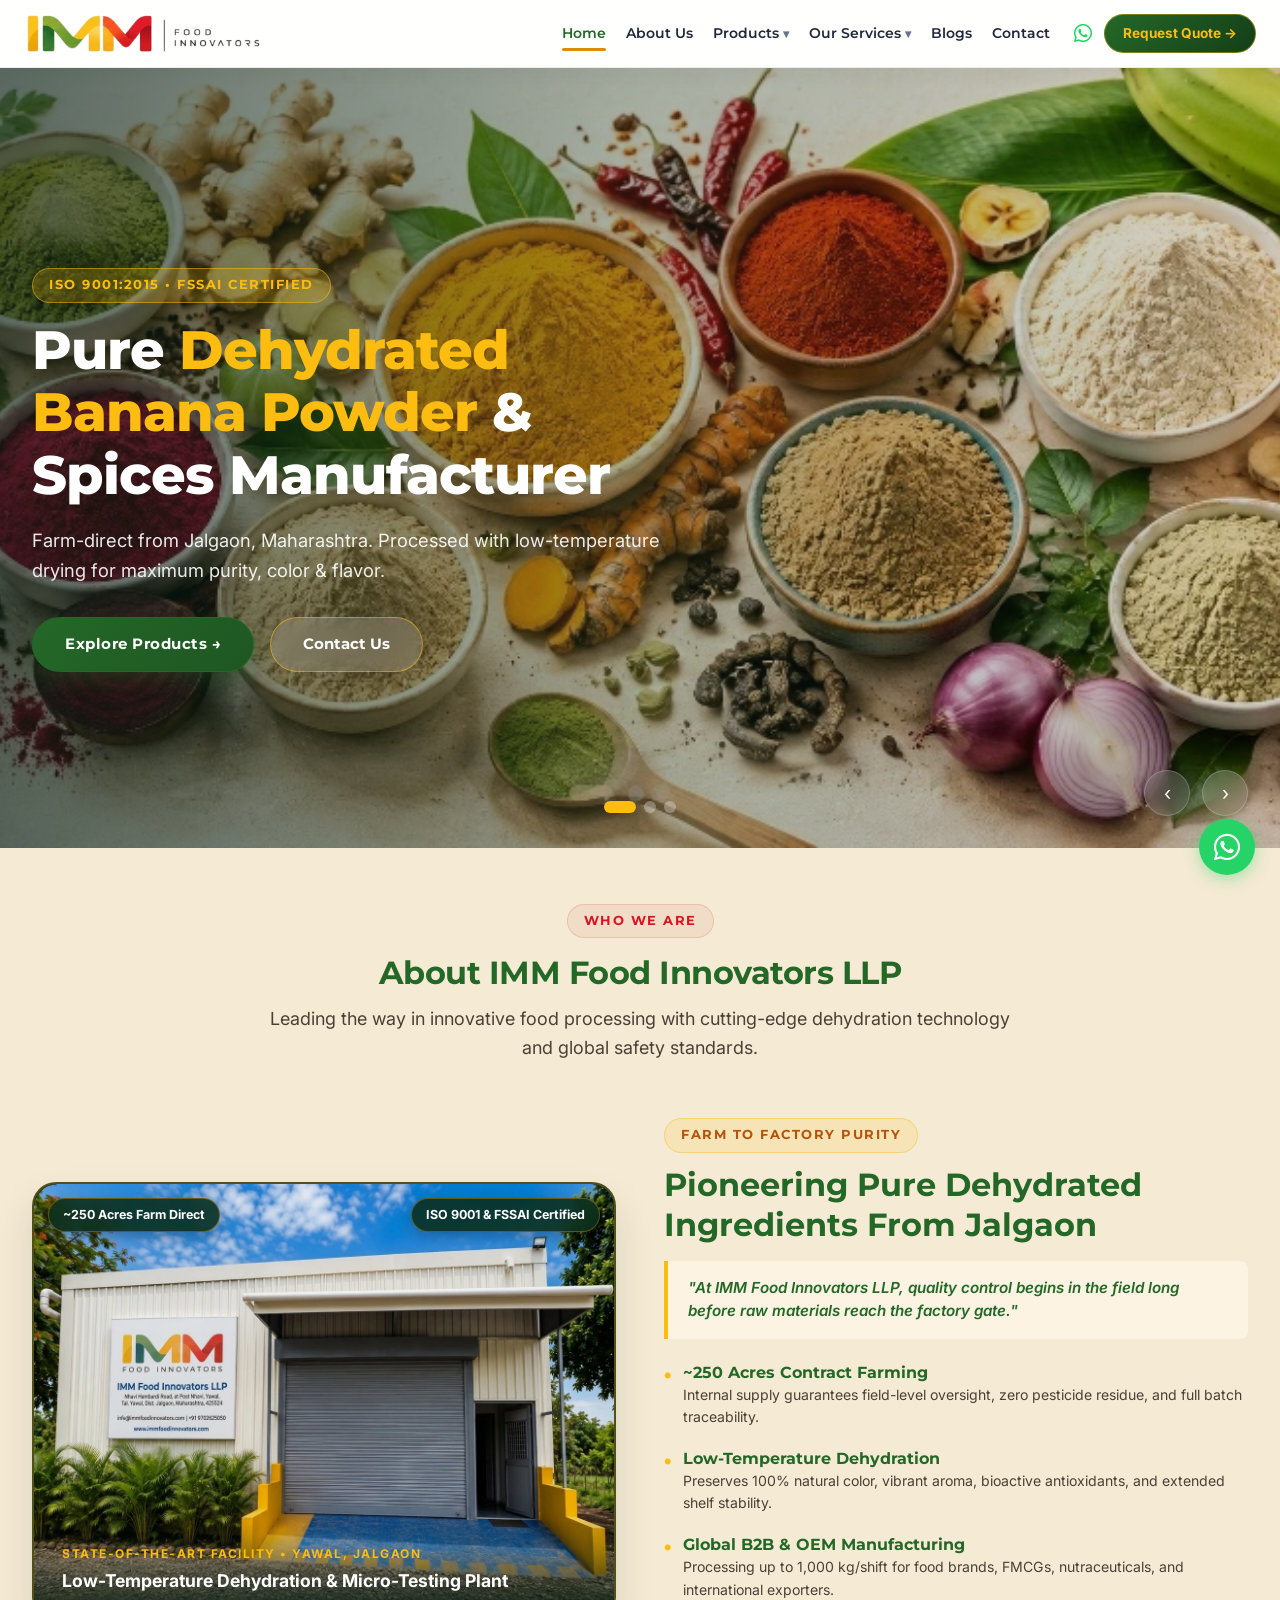
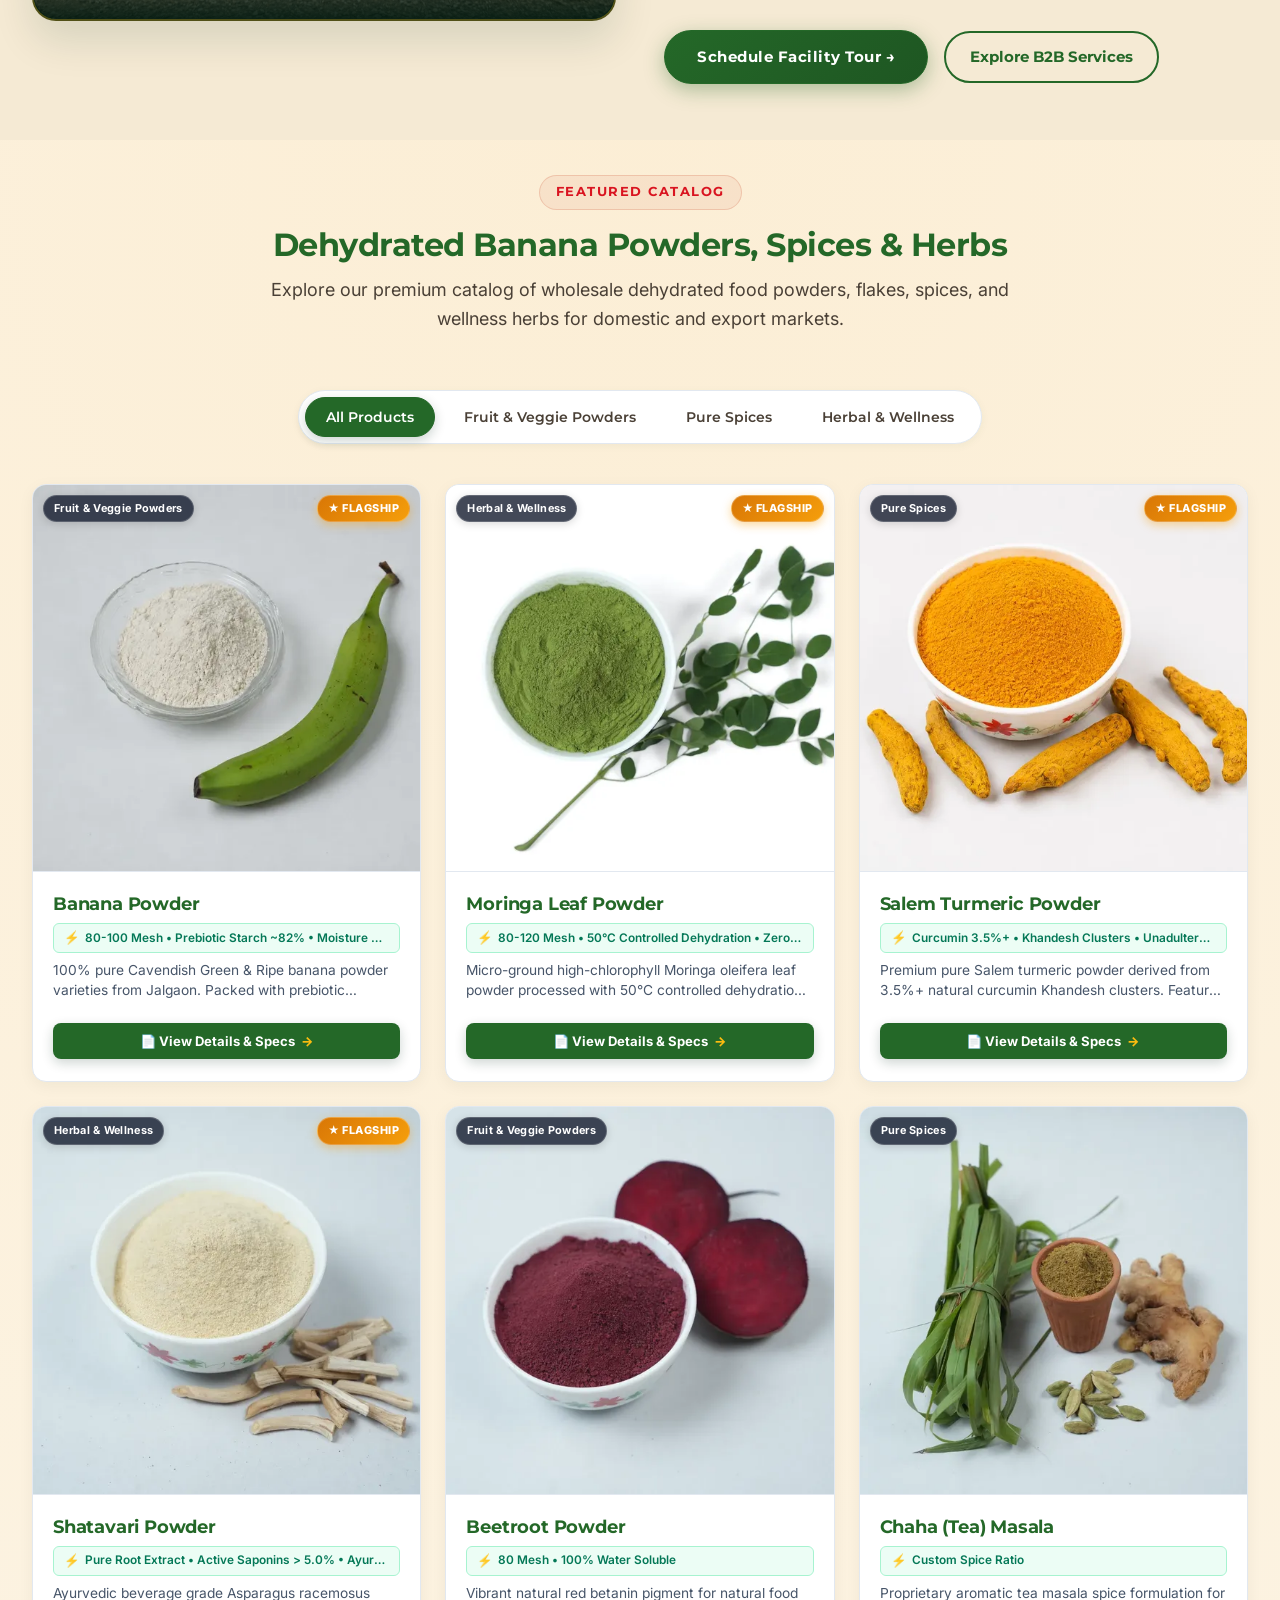
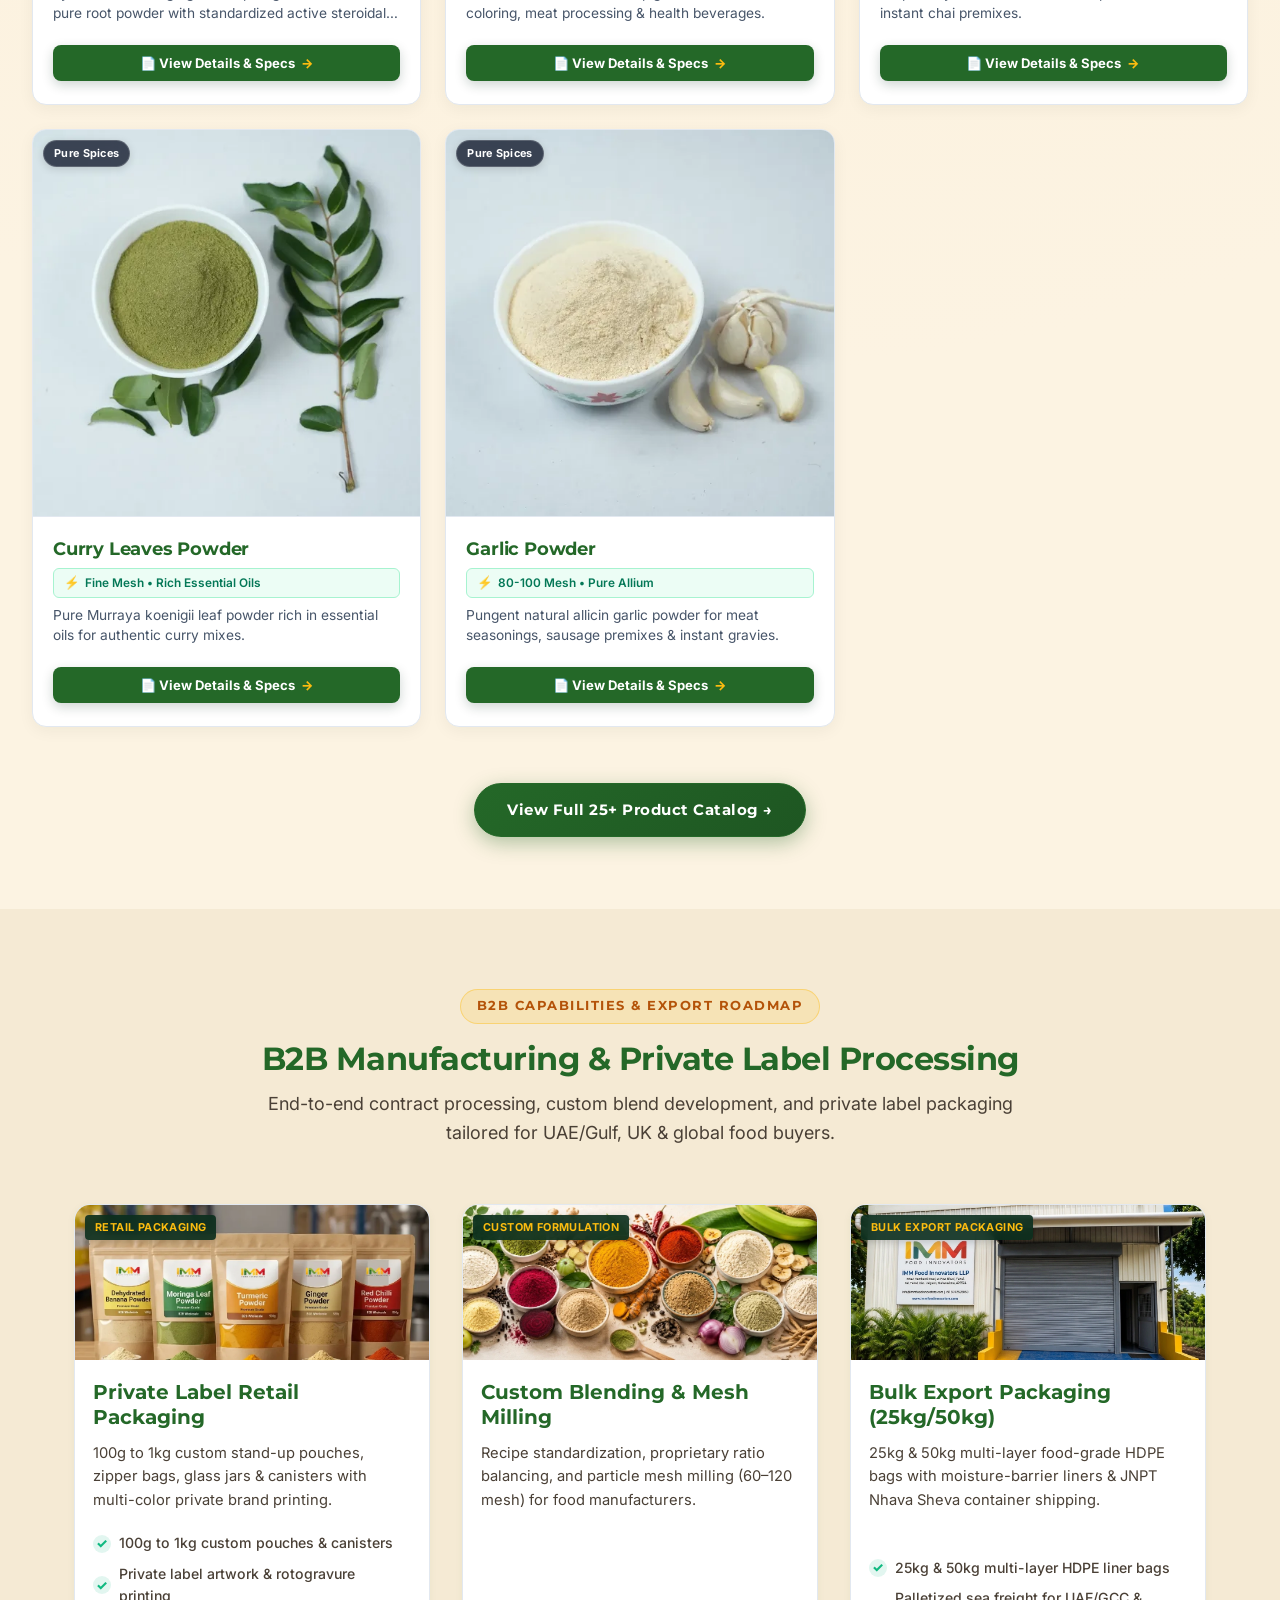
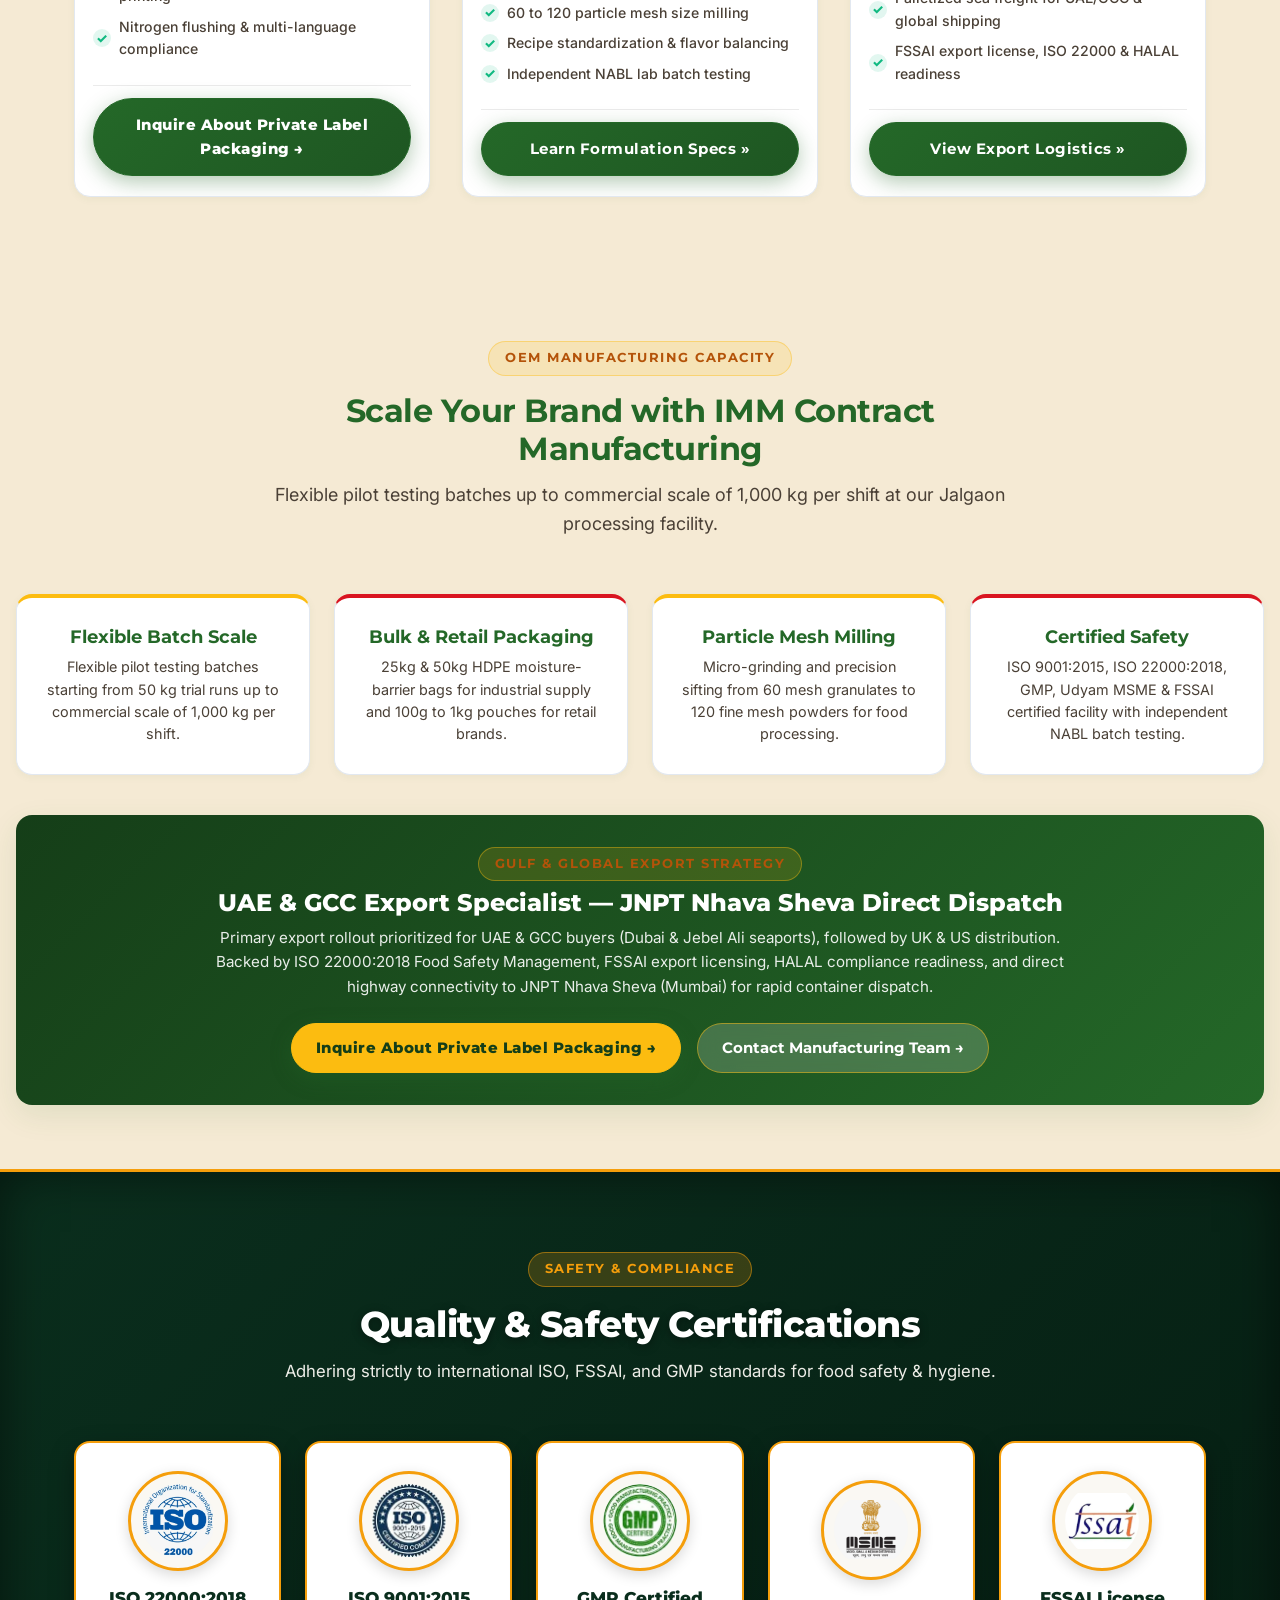
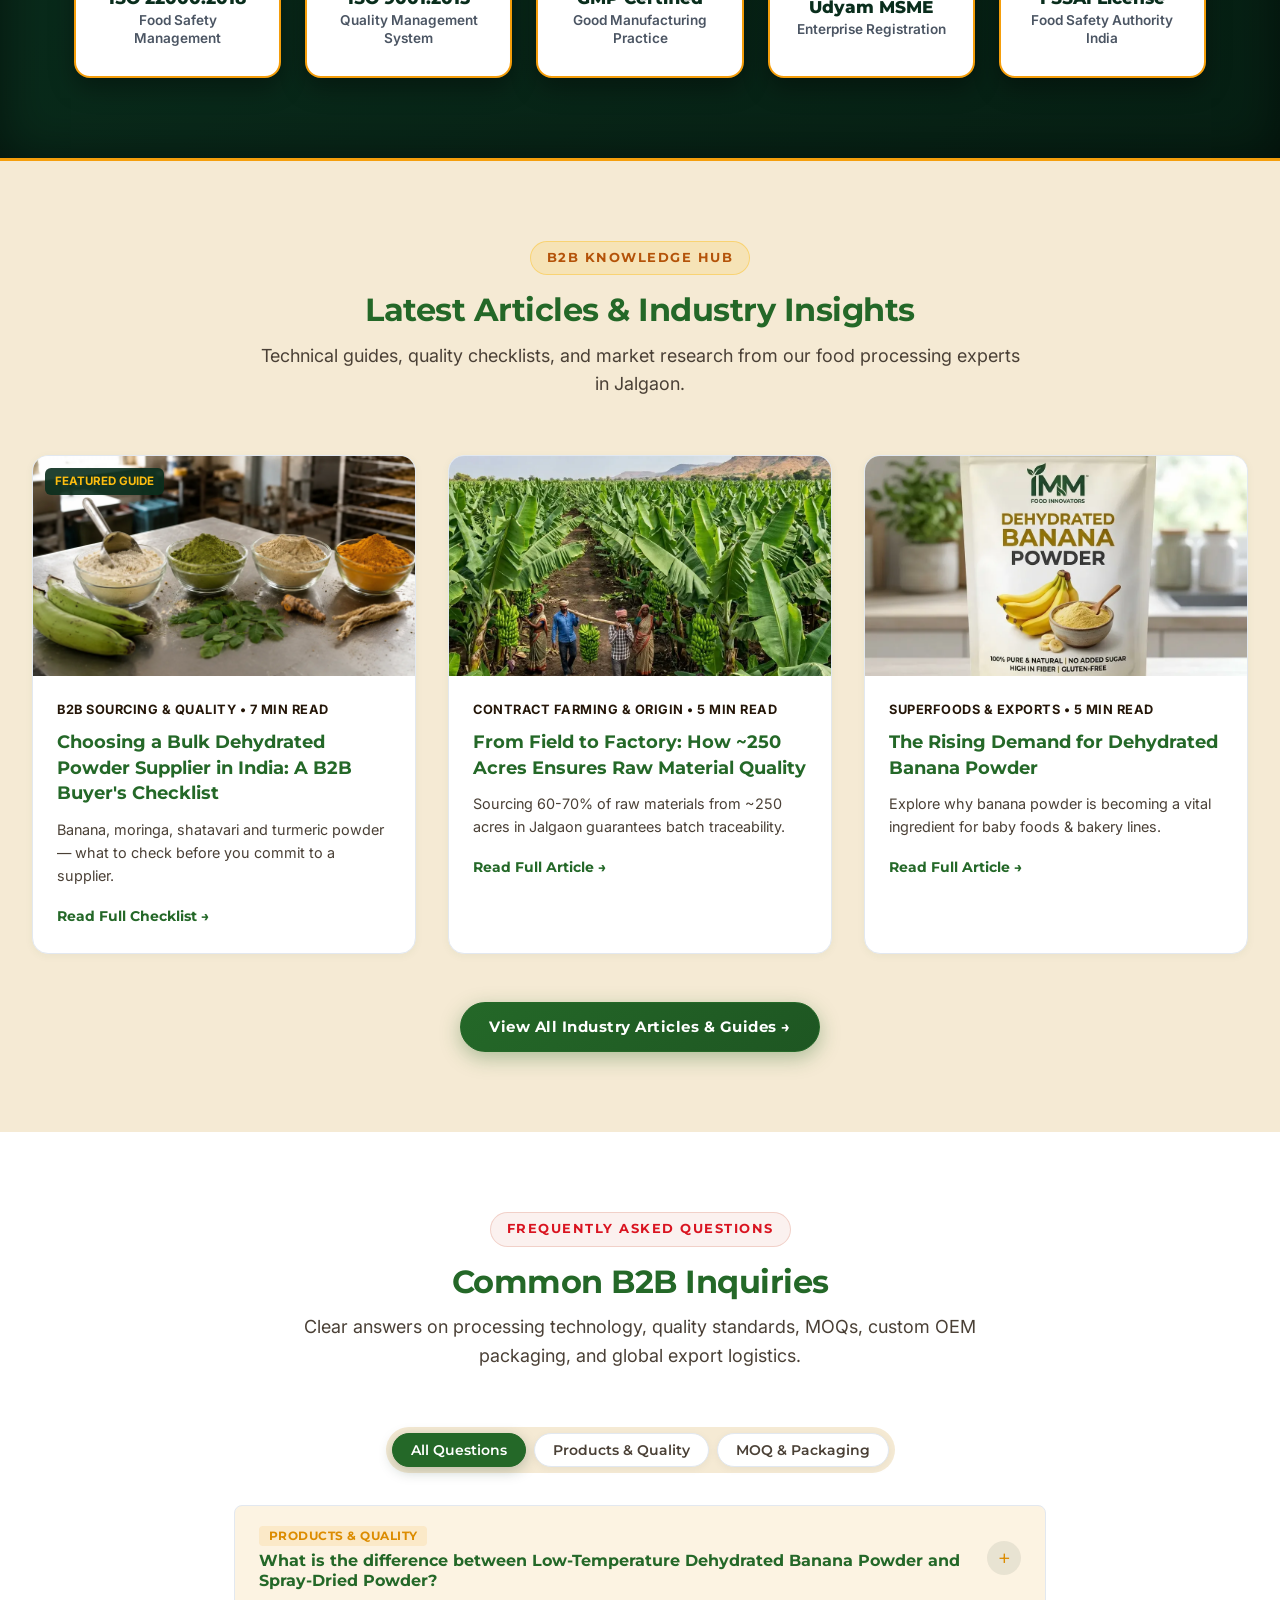
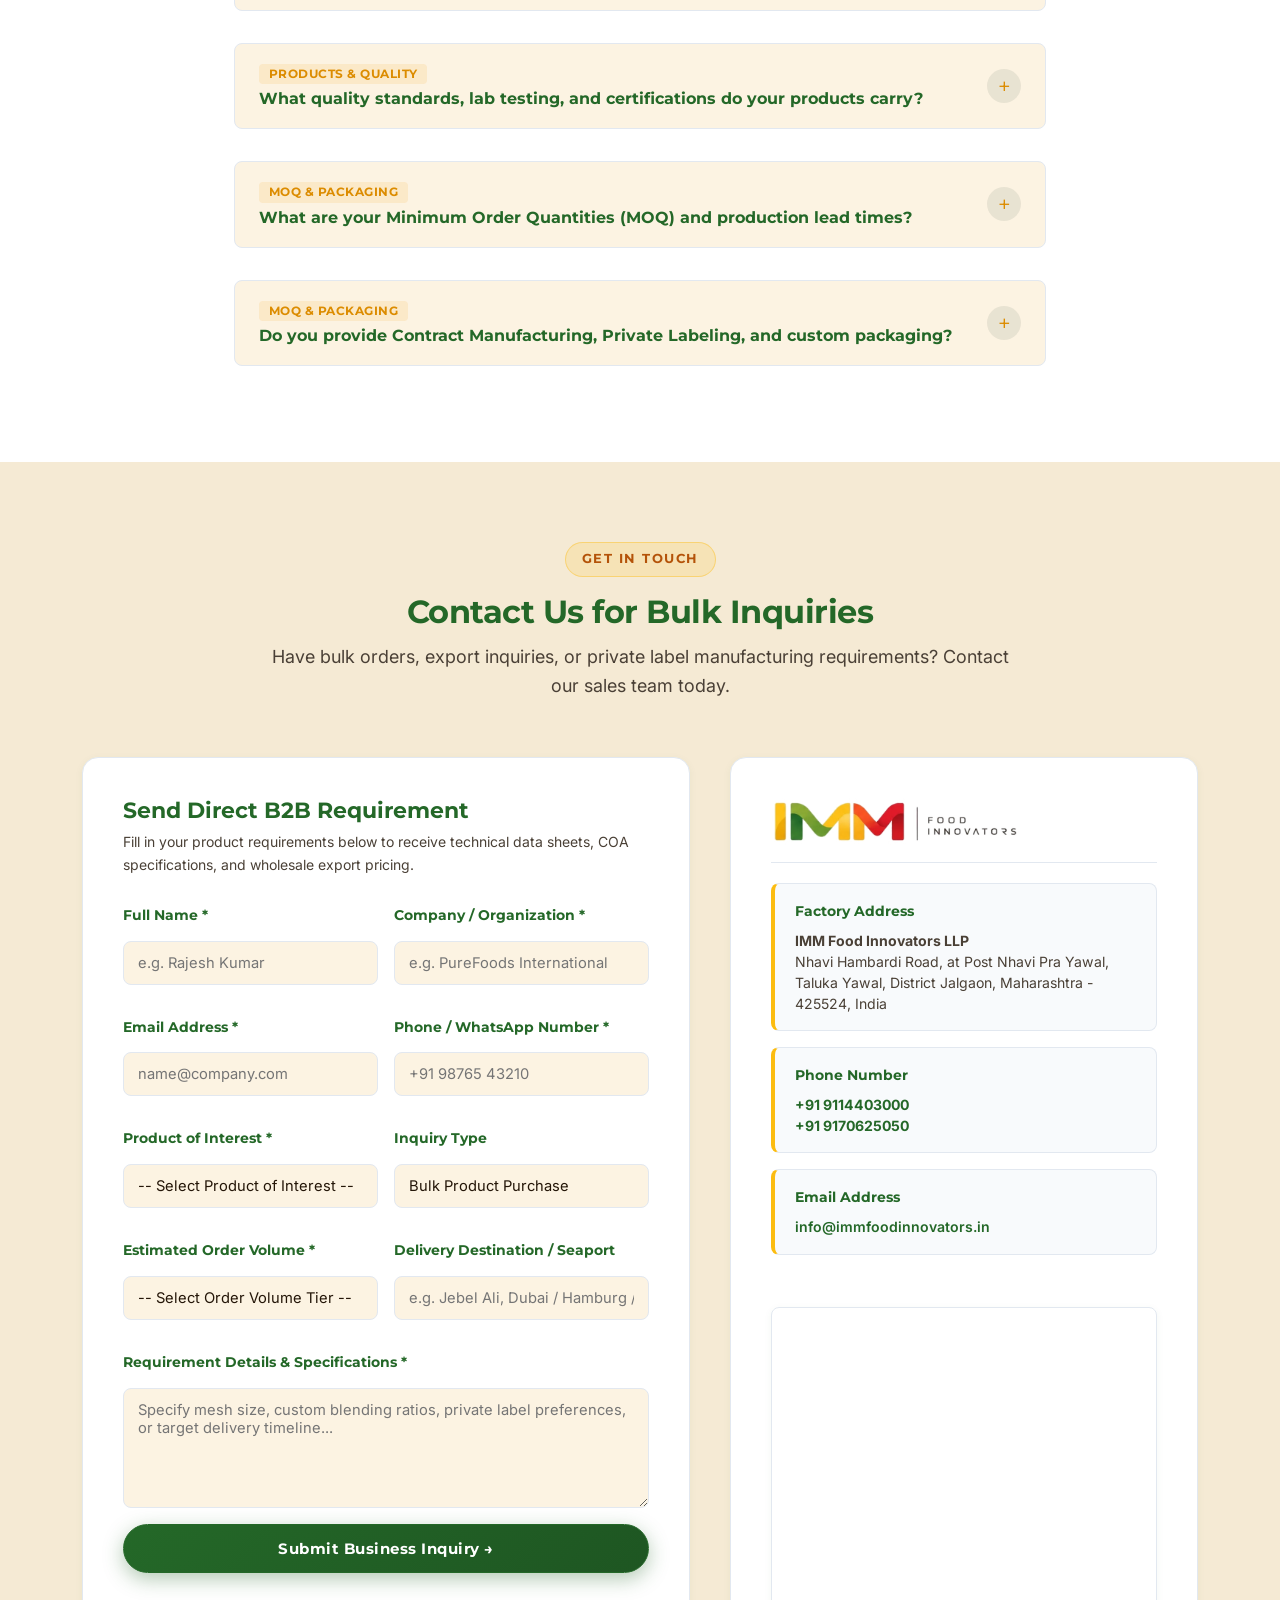
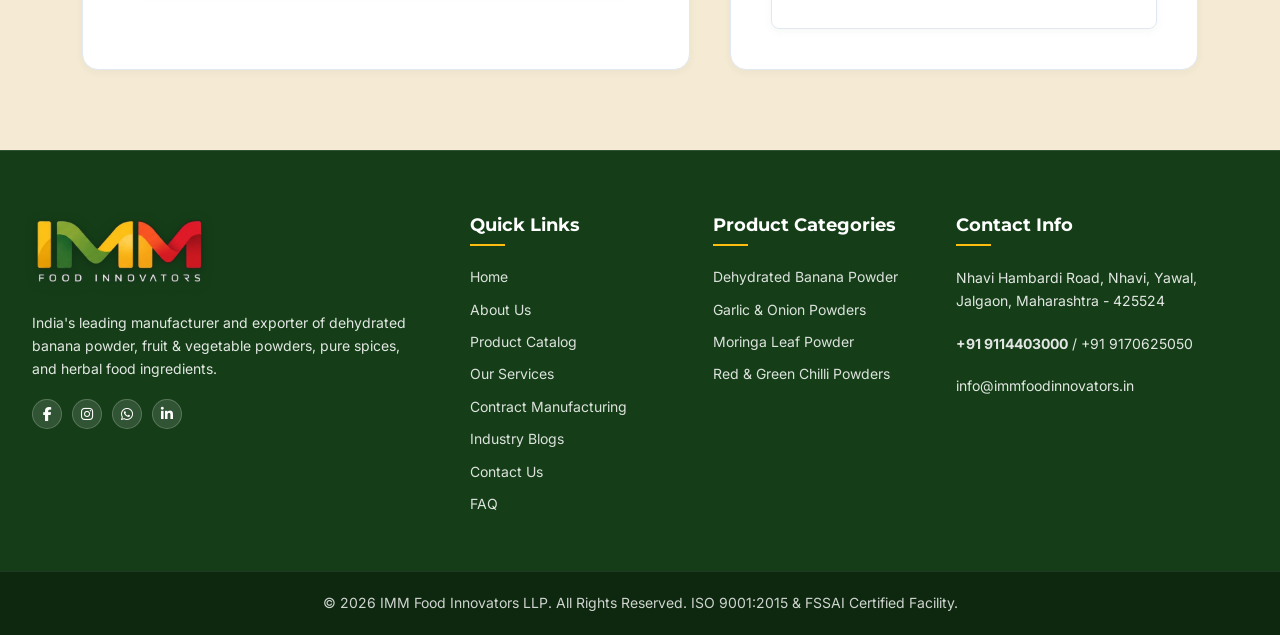
==== commit 16424ee3: "Update home and facility factory webp images to daytime LLP photo across all pages" ====
--- a/index.html
+++ b/index.html
@@ -330,7 +330,7 @@
 
             <!-- Slide 3 -->
             <div class="hero-slide">
-                <div class="hero-slide-bg" style="background-image: url('images/factory.webp?v=10.0');"></div>
+                <div class="hero-slide-bg" style="background-image: url('images/factory.webp?v=12.0');"></div>
                 <div class="hero-overlay"></div>
                 <div class="hero-content">
                     <div class="hero-text-box">
@@ -388,7 +388,7 @@
                             </span>
                         </div>
 
-                        <img src="images/factory.webp?v=10.0" alt="IMM Food Innovators Modern Processing Plant Jalgaon"
+                        <img src="images/factory.webp?v=12.0" alt="IMM Food Innovators Modern Processing Plant Jalgaon"
                             style="width: 100%; aspect-ratio: 4 / 3; object-fit: cover; display: block; filter: brightness(0.95);" loading="lazy">
                         <div
                             style="position: absolute; bottom: 0; left: 0; right: 0; background: linear-gradient(180deg, transparent 0%, rgba(5,28,18,0.95) 100%); padding: 1.5rem 1.75rem; color: #FFFFFF;">
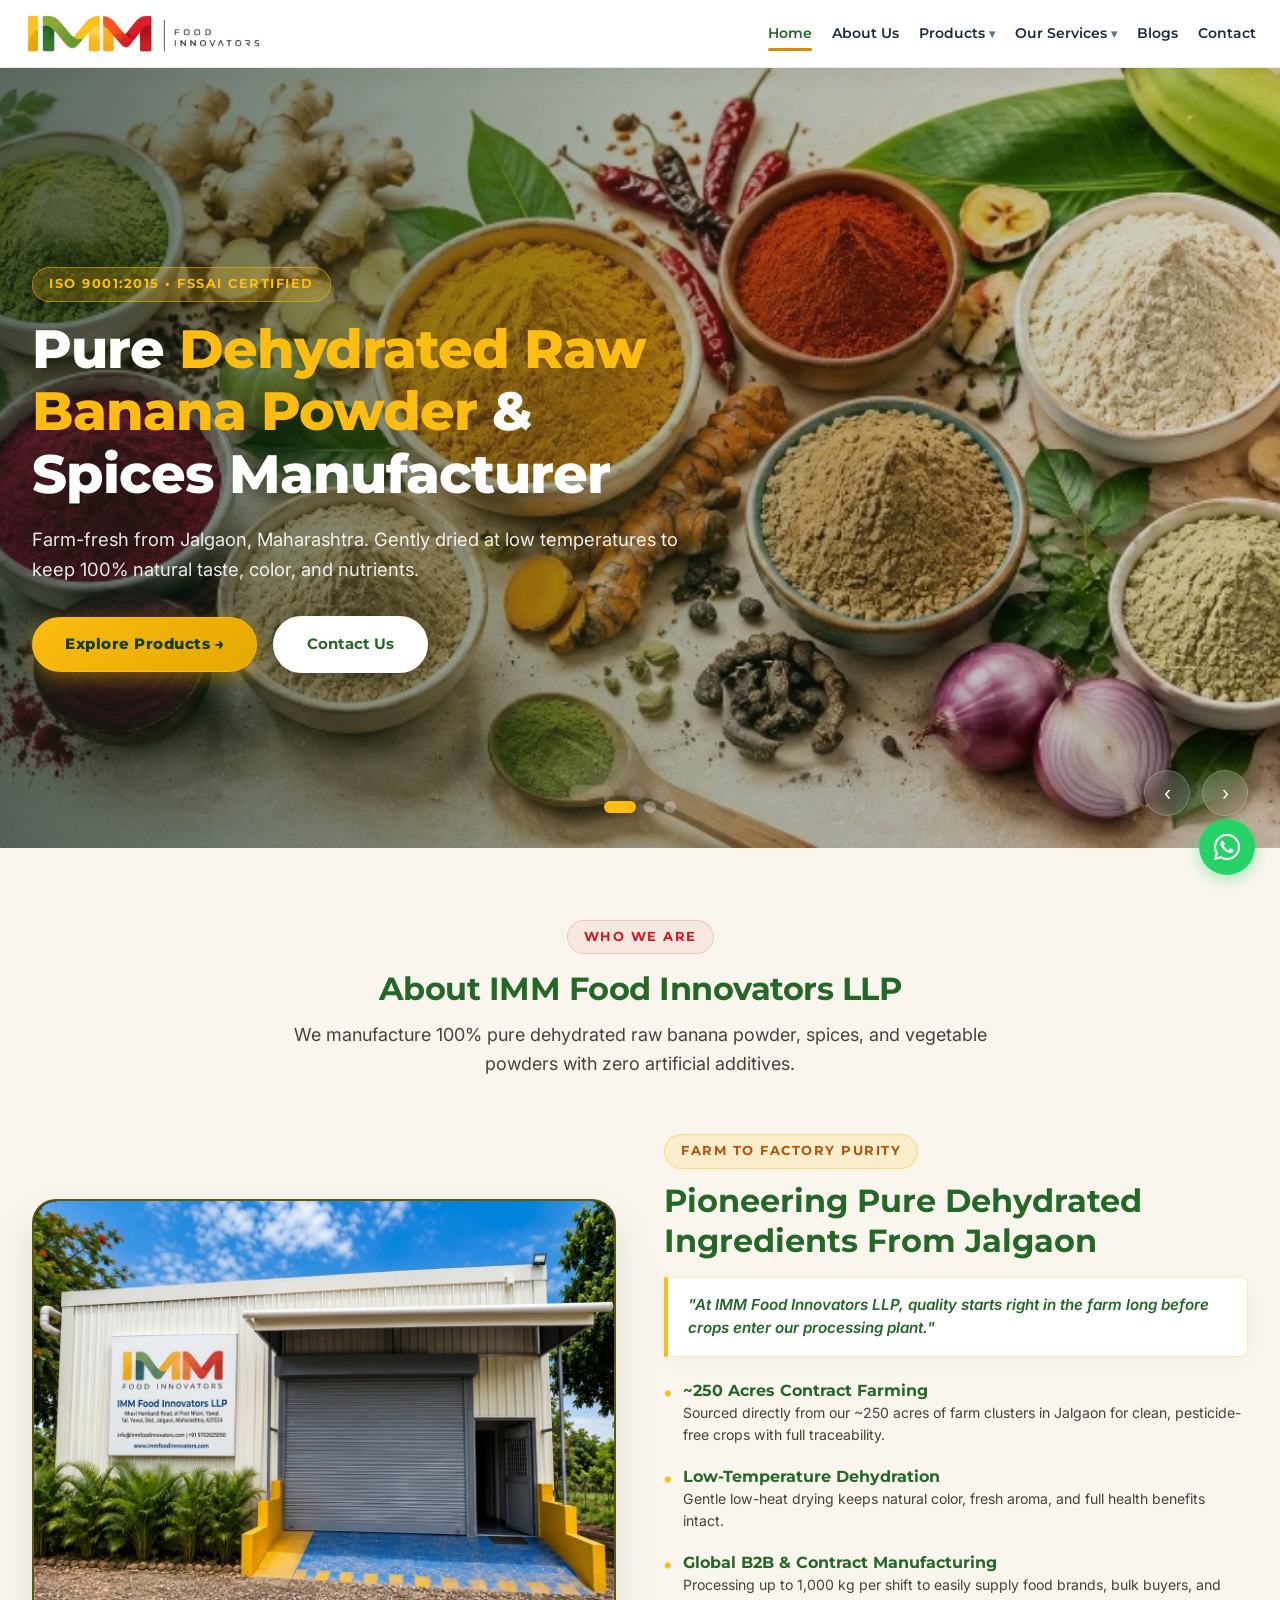
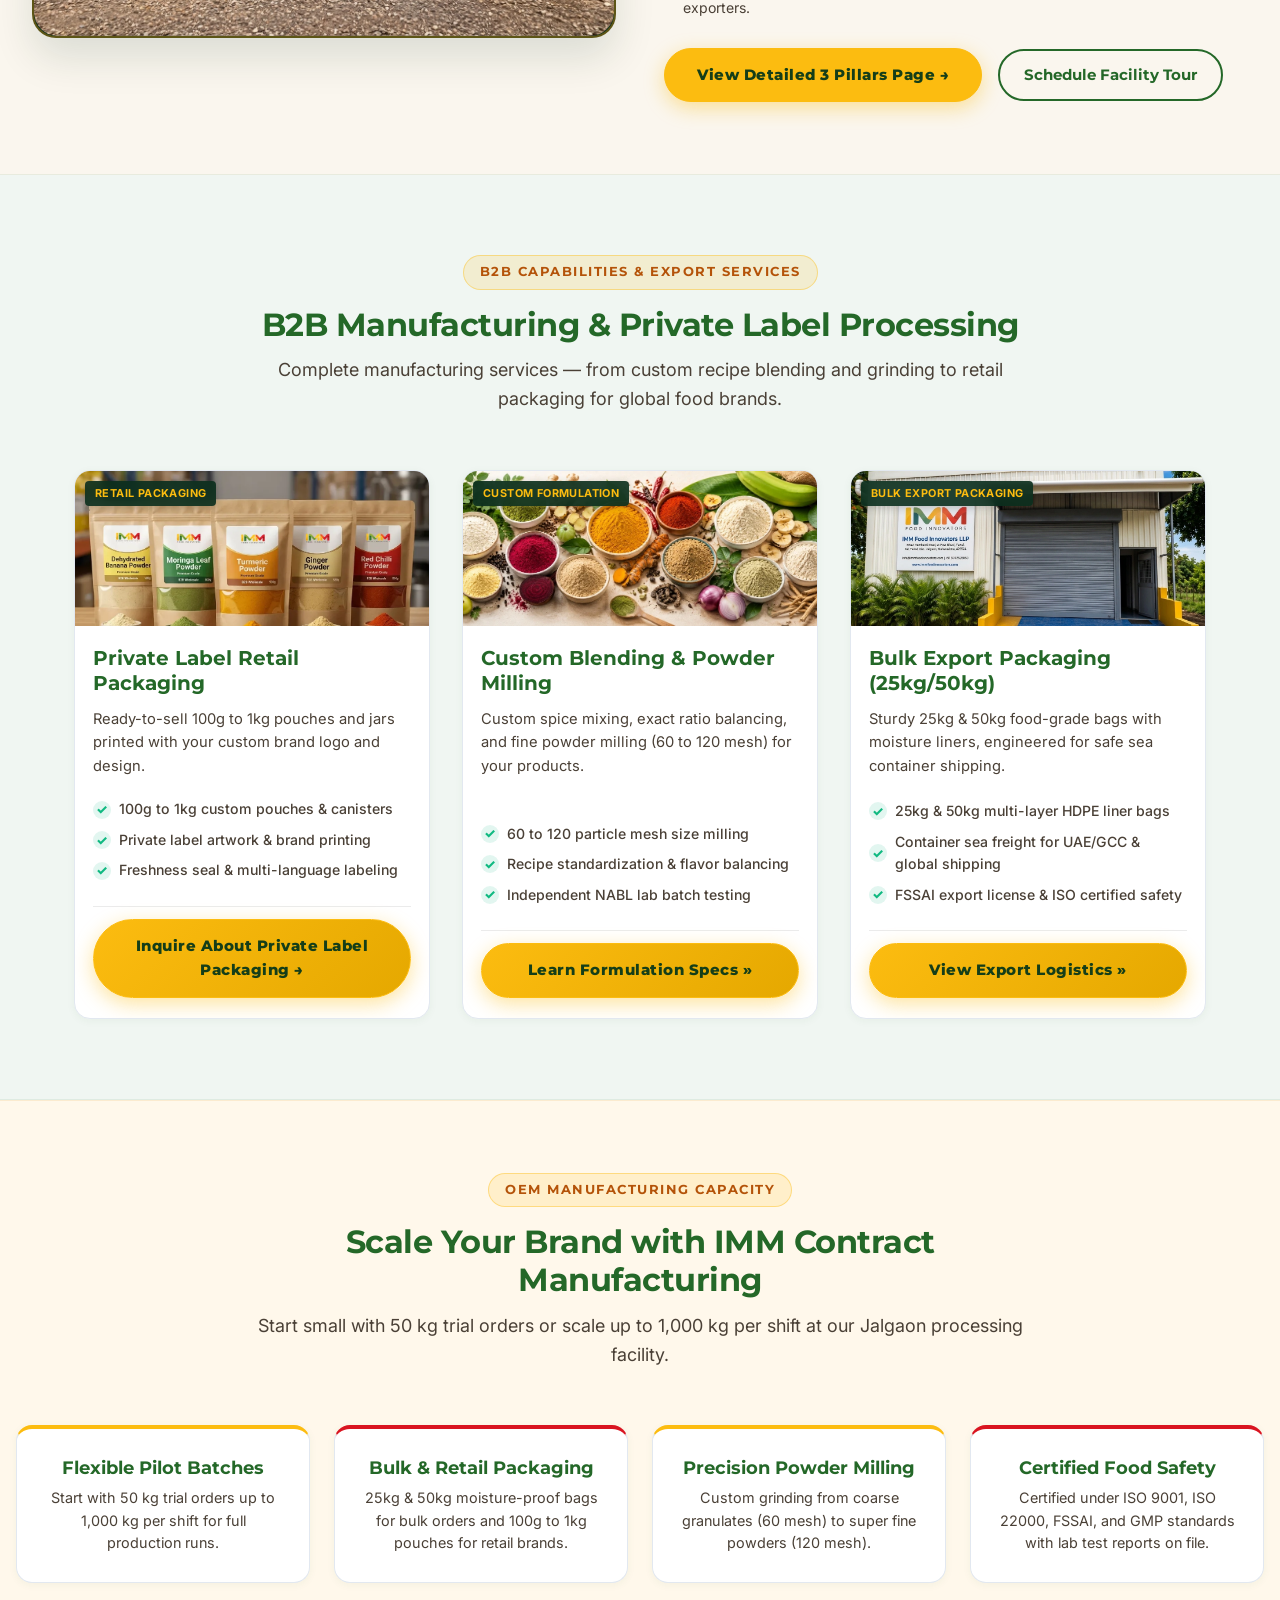
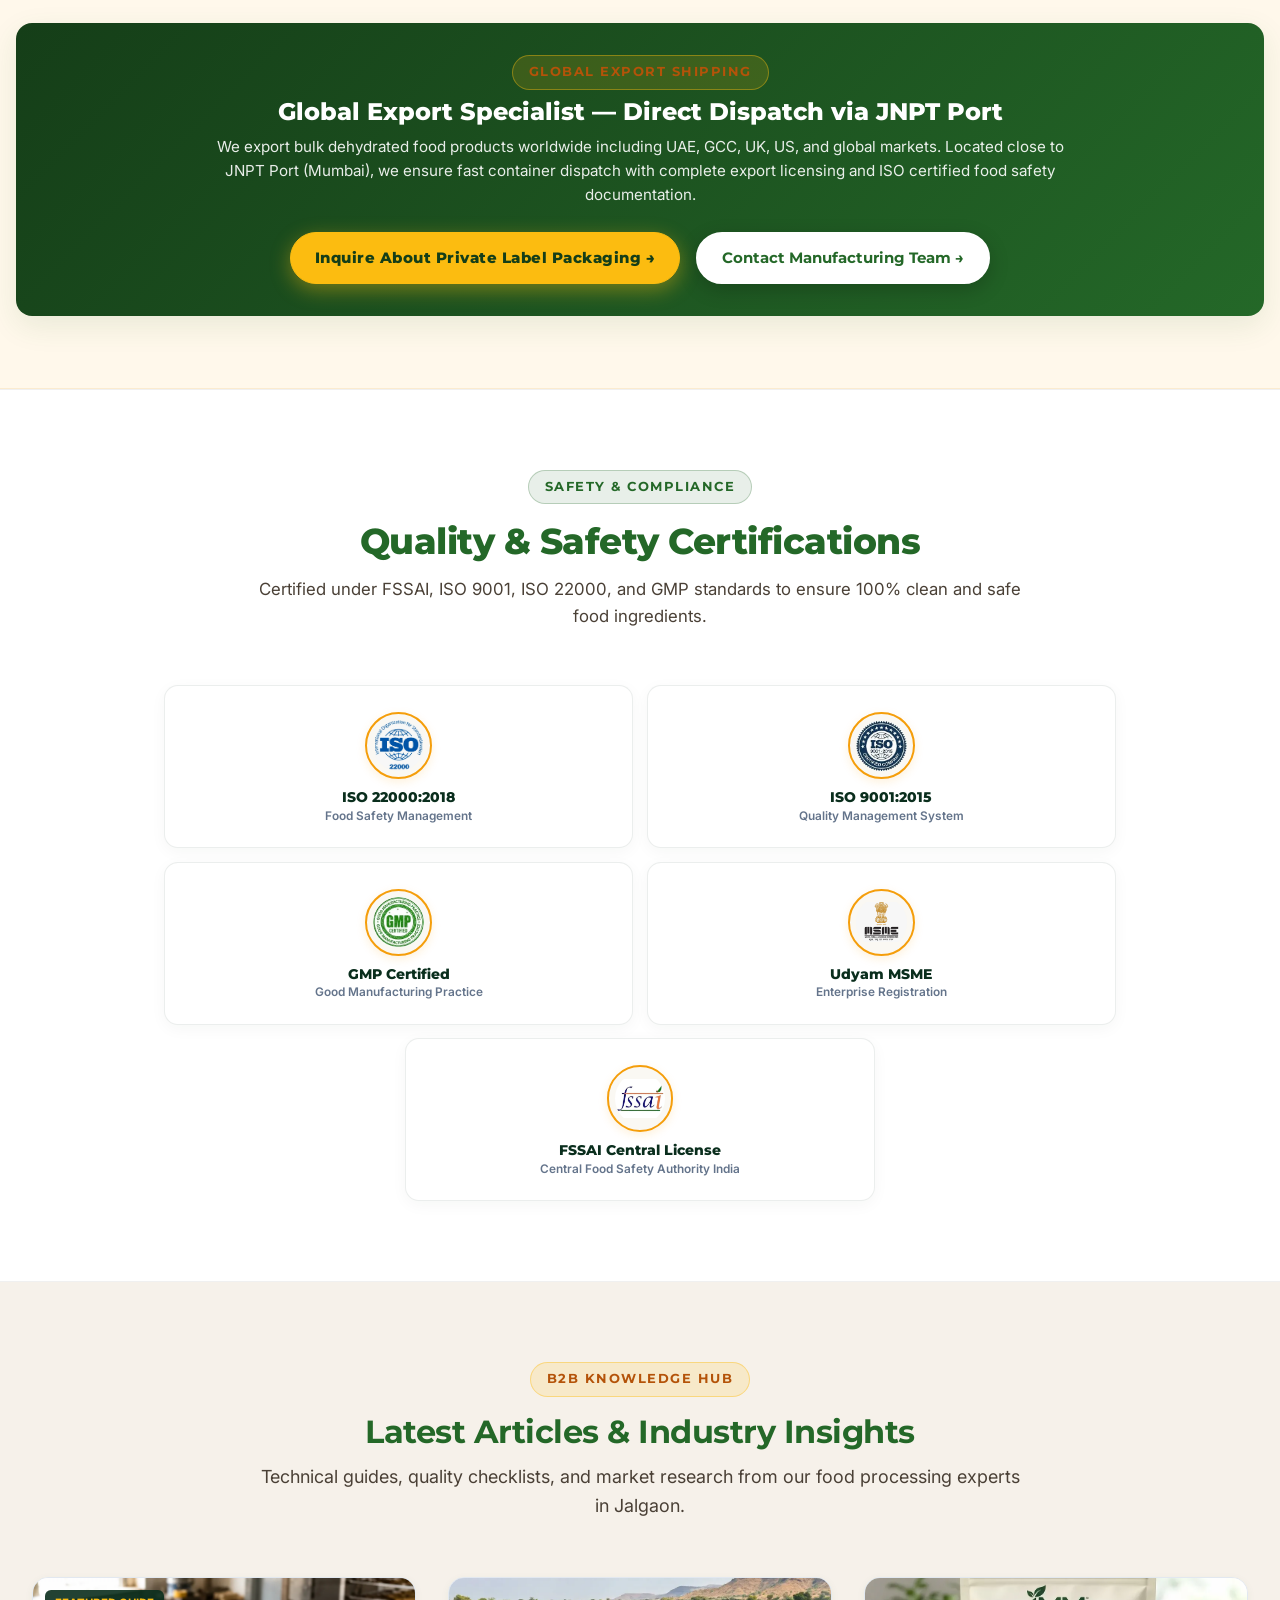
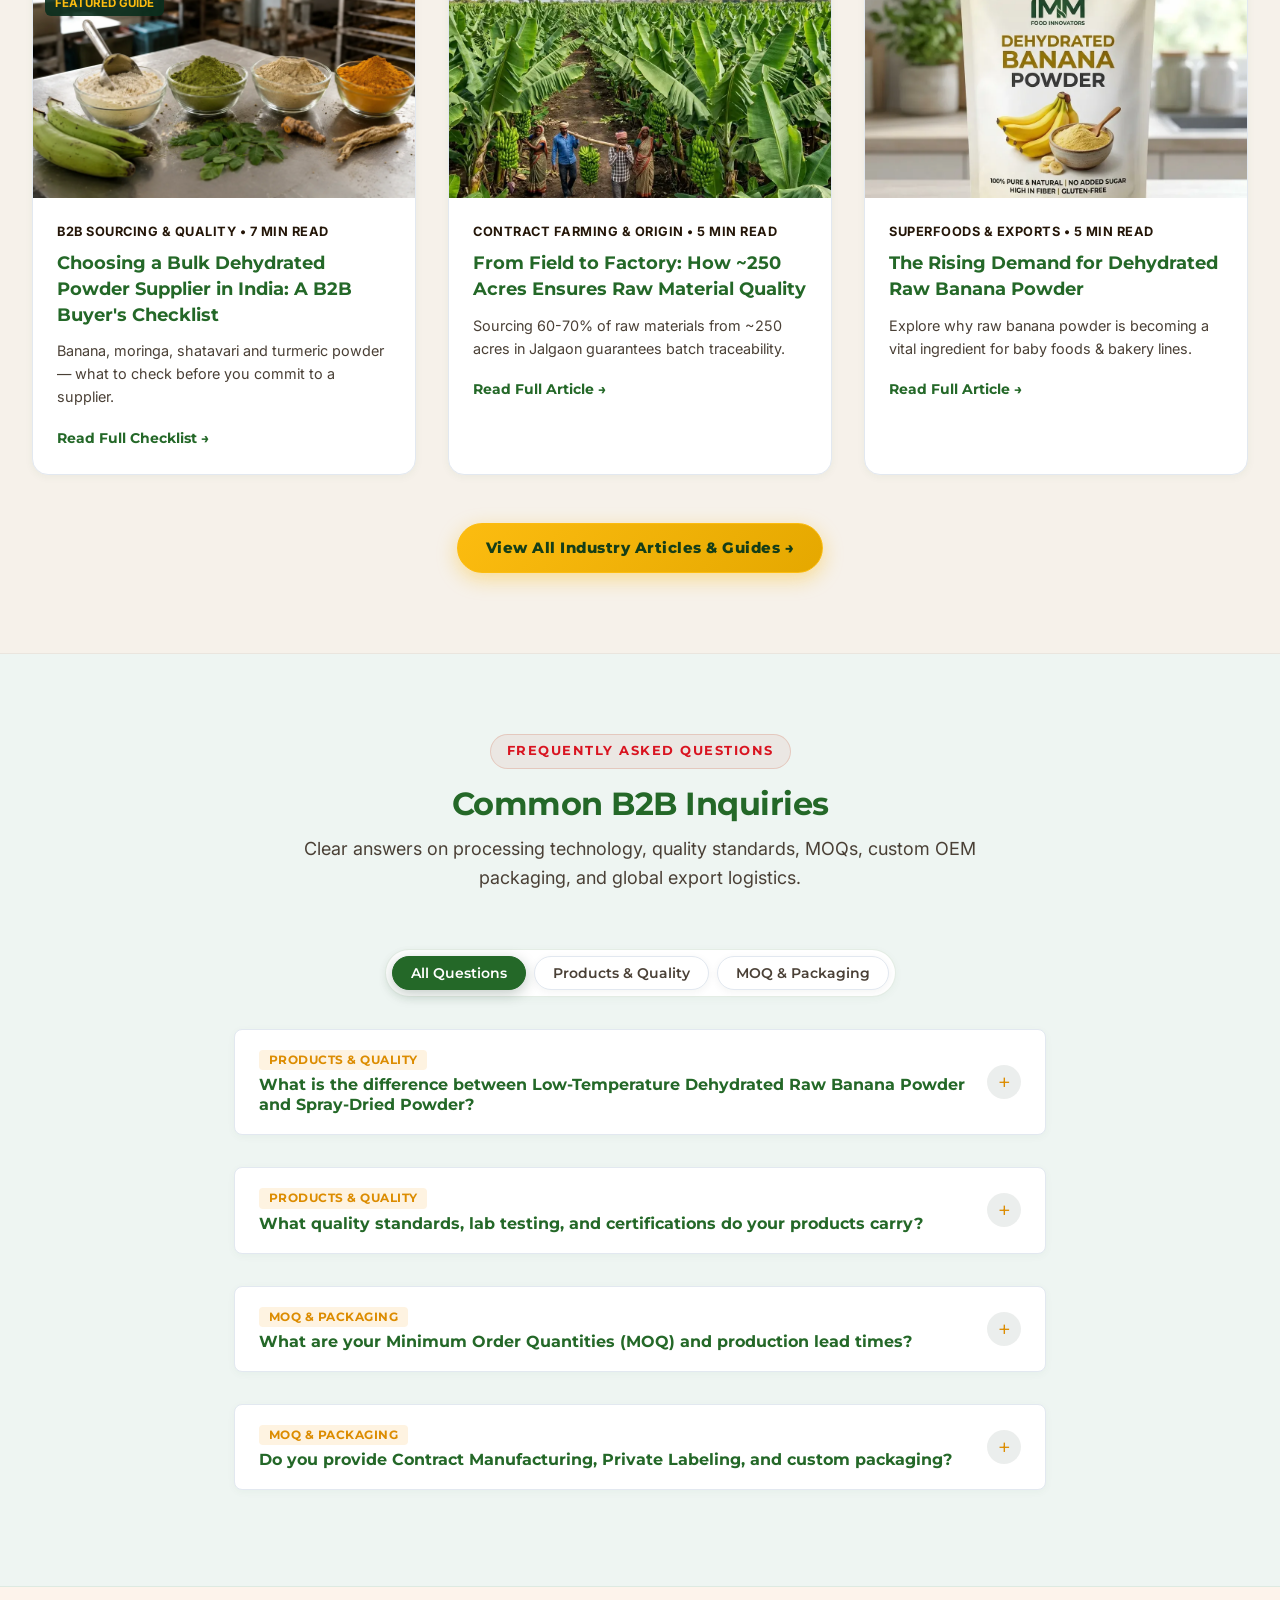
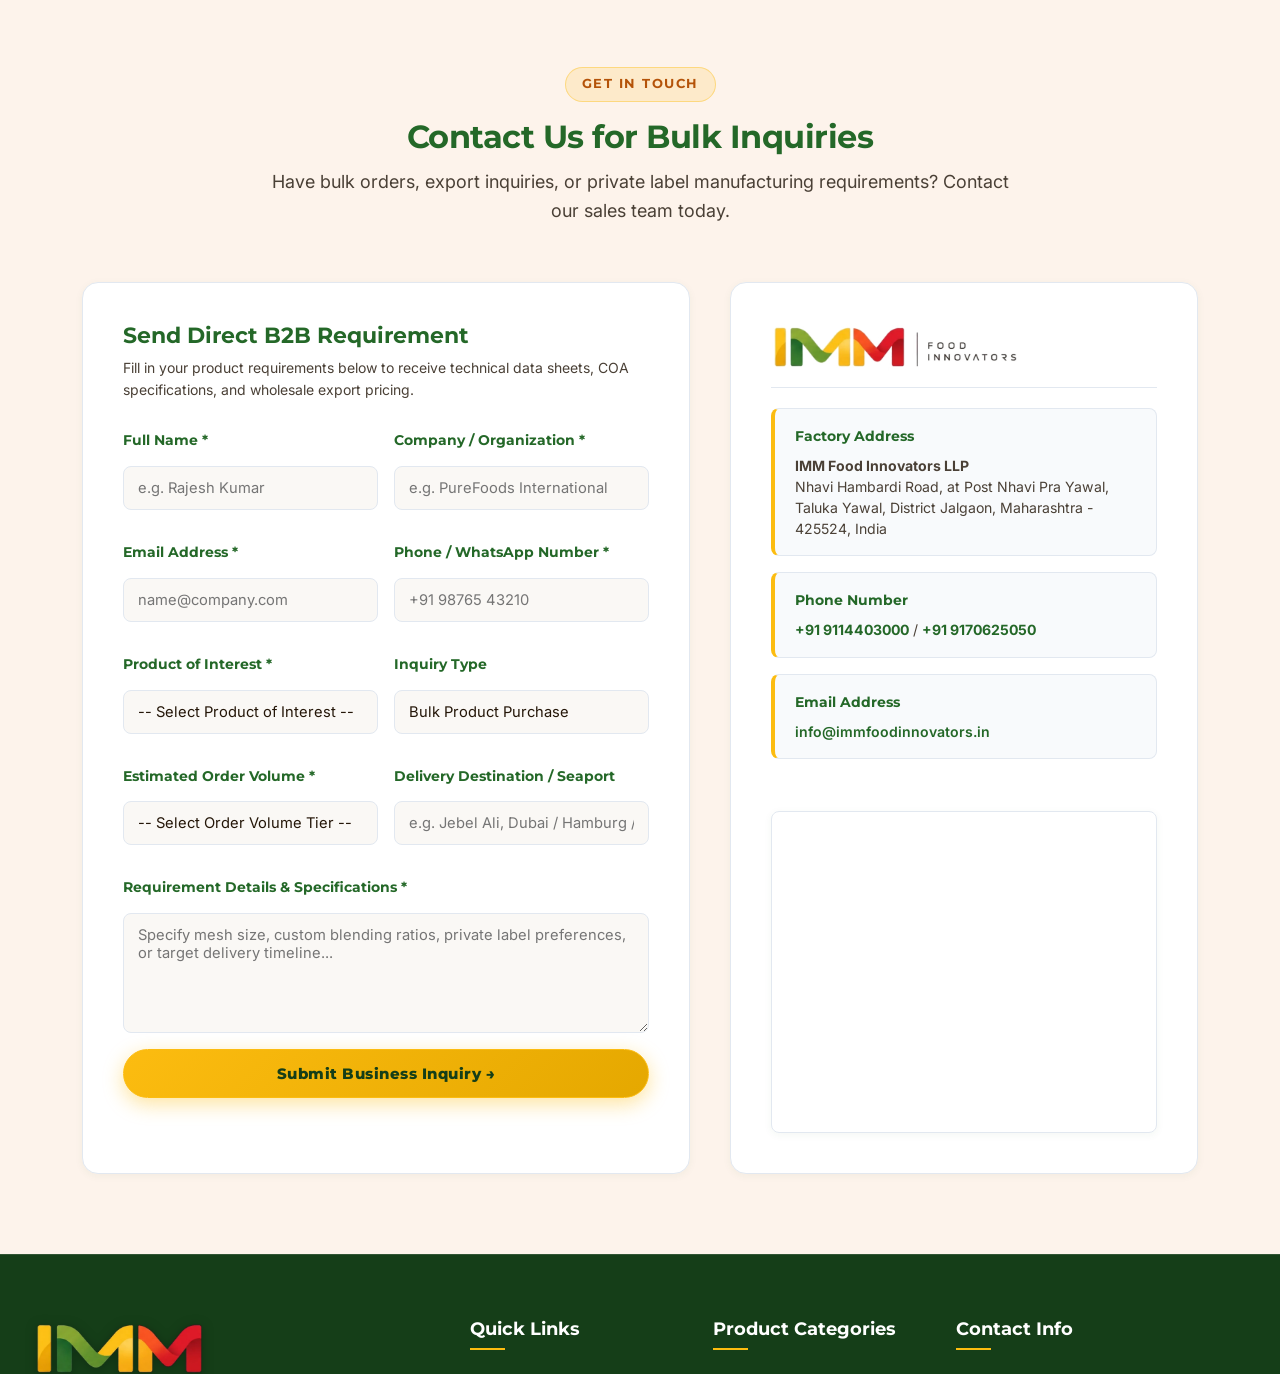
==== commit 0ae43618: "Update LinkedIn URLs across pages and update website assets" ====
--- a/index.html
+++ b/index.html
@@ -4,11 +4,11 @@
 <head>
     <meta charset="UTF-8">
     <meta name="viewport" content="width=device-width, initial-scale=1.0">
-    <title>Dehydrated Banana Powder & Spices Manufacturer | IMM Food</title>
+    <title>Dehydrated Raw Banana Powder & Spices Manufacturer | IMM Food</title>
     <meta name="description"
-        content="IMM Food Innovators LLP is India's leading manufacturer of dehydrated banana powder, moringa, and spices in Jalgaon, Maharashtra. ISO 22000 & FSSAI certified.">
+        content="IMM Food Innovators LLP is India's leading manufacturer of dehydrated raw banana powder, moringa, and spices in Jalgaon, Maharashtra. ISO 22000 & FSSAI certified.">
     <meta name="keywords"
-        content="dehydrated banana powder manufacturer, banana powder supplier, banana powder manufacturer jalgaon, dehydrated banana powder india, banana powder exporter, moringa powder manufacturer, turmeric powder supplier, herbal powder manufacturer, food ingredients manufacturer, spice manufacturer maharashtra, IMM Food Innovators LLP, Contract Manufacturing for Dehydrated Food Products, Food Contract Manufacturing, Third Party Food Manufacturing, Private Label Food Manufacturing">
+        content="dehydrated raw banana powder manufacturer, raw banana powder supplier, raw banana powder manufacturer jalgaon, dehydrated raw banana powder india, raw banana powder exporter, moringa powder manufacturer, turmeric powder supplier, herbal powder manufacturer, food ingredients manufacturer, spice manufacturer maharashtra, IMM Food Innovators LLP, Contract Manufacturing for Dehydrated Food Products, Food Contract Manufacturing, Third Party Food Manufacturing, Private Label Food Manufacturing">
     <meta name="author" content="IMM Food Innovators LLP">
     <meta name="robots" content="index, follow, max-snippet:-1, max-image-preview:large, max-video-preview:-1">
 
@@ -31,17 +31,17 @@
     <!-- Font Awesome Icons & Modular CSS Architecture -->
     <link rel="preload" href="https://cdnjs.cloudflare.com/ajax/libs/font-awesome/6.5.1/css/all.min.css" as="style" onload="this.onload=null;this.rel='stylesheet'">
     <noscript><link rel="stylesheet" href="https://cdnjs.cloudflare.com/ajax/libs/font-awesome/6.5.1/css/all.min.css"></noscript>
-    <link rel="stylesheet" href="css/style.css?v=19.0">
-    <link rel="stylesheet" href="css/components.css?v=19.0">
-    <link rel="stylesheet" href="css/responsive.css?v=19.0">
+    <link rel="stylesheet" href="css/style.css?v=26.0">
+    <link rel="stylesheet" href="css/components.css?v=26.0">
+    <link rel="stylesheet" href="css/responsive.css?v=26.0">
 
     <!-- Open Graph / Facebook -->
     <meta property="og:type" content="website">
     <meta property="og:site_name" content="IMM Food Innovators LLP">
     <meta property="og:url" content="https://www.immfoodinnovators.in/">
-    <meta property="og:title" content="Dehydrated Banana Powder & Spices Manufacturer | IMM Food">
+    <meta property="og:title" content="Dehydrated Raw Banana Powder & Spices Manufacturer | IMM Food">
     <meta property="og:description"
-        content="IMM Food Innovators LLP is India's leading manufacturer of dehydrated banana powder, moringa, and spices in Jalgaon, Maharashtra. ISO 22000 & FSSAI certified.">
+        content="IMM Food Innovators LLP is India's leading manufacturer of dehydrated raw banana powder, moringa, and spices in Jalgaon, Maharashtra. ISO 22000 & FSSAI certified.">
     <meta property="og:image" content="https://www.immfoodinnovators.in/images/IMMLogo.webp">
     <meta property="og:image:alt" content="IMM Food Innovators LLP Logo">
     <meta property="og:image:width" content="1200">
@@ -51,9 +51,9 @@
     <meta property="twitter:card" content="summary_large_image">
     <meta property="twitter:url" content="https://www.immfoodinnovators.in/">
     <meta property="twitter:title"
-        content="Dehydrated Banana Powder & Spices Manufacturer India | IMM Food Innovators LLP">
+        content="Dehydrated Raw Banana Powder & Spices Manufacturer India | IMM Food Innovators LLP">
     <meta property="twitter:description"
-        content="Premium manufacturer, supplier, and exporter of dehydrated banana powder, herbal powders, spices, and food ingredients in Jalgaon, Maharashtra, India.">
+        content="Premium manufacturer, supplier, and exporter of dehydrated raw banana powder, herbal powders, spices, and food ingredients in Jalgaon, Maharashtra, India.">
     <meta property="twitter:image" content="https://www.immfoodinnovators.in/images/IMMLogo.webp">
 
     <!-- Schema Markup (JSON-LD) -->
@@ -79,7 +79,7 @@
         "url": "https://www.immfoodinnovators.in",
         "logo": "https://www.immfoodinnovators.in/images/IMMLogo.webp",
         "image": "https://www.immfoodinnovators.in/images/factory.webp",
-        "description": "Premium Manufacturer, Supplier, and Exporter of Dehydrated Foods, Banana Powder, Moringa Powder, Spices, and Food Ingredients in India.",
+        "description": "Premium Manufacturer, Supplier, and Exporter of Dehydrated Foods, Raw Banana Powder, Moringa Powder, Spices, and Food Ingredients in India.",
         "telephone": "+919114403000",
         "email": "info@immfoodinnovators.in",
         "address": {
@@ -118,7 +118,7 @@
           "closes": "19:00"
         },
         "sameAs": [
-          "https://www.linkedin.com/company/immfoodinnovators"
+          "https://www.linkedin.com/company/138713943/admin/page-posts/published/"
         ]
       },
       {
@@ -143,8 +143,8 @@
             "position": 1,
             "item": {
               "@type": "Product",
-              "name": "Dehydrated Banana Powder",
-              "description": "100% Pure Low-Temperature Dehydrated Cavendish Green & Yellow Banana Powder for infant food, nutraceuticals, and baking.",
+              "name": "Dehydrated Raw Banana Powder",
+              "description": "100% Pure Low-Temperature Dehydrated Cavendish Green & Yellow Raw Banana Powder for infant food, nutraceuticals, and baking.",
               "brand": { "@type": "Brand", "name": "IMM Food Innovators" }
             }
           },
@@ -186,7 +186,7 @@
         "mainEntity": [
           {
             "@type": "Question",
-            "name": "What is the difference between Low-Temperature Dehydrated Banana Powder and Spray-Dried Powder?",
+            "name": "What is the difference between Low-Temperature Dehydrated Raw Banana Powder and Spray-Dried Powder?",
             "acceptedAnswer": {
               "@type": "Answer",
               "text": "Low-temperature dehydration preserves natural flavor, dietary fiber, essential vitamins, and original aroma without high thermal degradation or adding synthetic carrier agents like maltodextrin. Spray-drying relies on high heat and carrier starches, whereas our low-temp dehydration delivers 100% pure ingredient solids."
@@ -197,7 +197,7 @@
             "name": "What quality standards, lab testing, and certifications do your products carry?",
             "acceptedAnswer": {
               "@type": "Answer",
-              "text": "Our facility operates under FSSAI license (No. 11524021000216), ISO 22000:2018, and ISO 9001:2015 standards. Every commercial production batch undergoes strict QA testing for moisture levels (<4%-6%), particle mesh size, microbial limits (TPC, Yeast & Mold), and physical quality standards."
+              "text": "Our facility operates under FSSAI Central License (No. 11525073000252, Valid thru 17-09-2027), ISO 22000:2018, and ISO 9001:2015 standards. Every commercial production batch undergoes strict QA testing for moisture levels (<4%-6%), particle mesh size, microbial limits (TPC, Yeast & Mold), and physical quality standards."
             }
           },
           {
@@ -237,7 +237,7 @@
             <nav>
                 <ul id="navMenu">
                     <li><a href="#home" class="nav-link active">Home</a></li>
-                    <li><a href="#about" class="nav-link">About Us</a></li>
+                    <li><a href="about.html" class="nav-link">About Us</a></li>
                     <!-- PRODUCTS DROPDOWN MENU -->
                     <li class="nav-item dropdown">
                         <a href="products.html" class="nav-link">Products <span class="dropdown-arrow">▾</span></a>
@@ -263,19 +263,7 @@
                     <li><a href="blogs.html" class="nav-link">Blogs</a></li>
                     <li><a href="contact.html" class="nav-link">Contact</a></li>
                 </ul>
-                        <div class="nav-actions" style="display:flex;align-items:center;gap:12px;">
-                <a href="https://wa.me/919114403000?text=Hi%20IMM%20Food%20Innovators%2C%20I%20would%20like%20to%20inquire%20about%20your%20products"
-                   target="_blank" rel="noopener noreferrer" title="Chat on WhatsApp" aria-label="Chat on WhatsApp"
-                   style="color:#25D366;font-size:1.3rem;display:inline-flex;align-items:center;text-decoration:none;">
-                    <i class="fa-brands fa-whatsapp"></i>
-                </a>
-                <a href="contact.html?subject=RFQ"
-                   style="background:linear-gradient(135deg,#246828 0%,#153E18 100%);color:#FCBC10;padding:8px 18px;
-                          border-radius:50px;font-weight:700;font-size:0.85rem;border:1px solid rgba(252,188,16,0.4);
-                          text-decoration:none;white-space:nowrap;">
-                    Request Quote →
-                </a>
-            </div>
+
             </nav>
             <div class="hamburger" id="hamburger">
                 <span></span>
@@ -297,10 +285,9 @@
                 <div class="hero-content">
                     <div class="hero-text-box">
                         <div class="section-badge badge-gold">ISO 9001:2015 • FSSAI CERTIFIED</div>
-                        <h1 class="hero-title">Pure <span class="highlight-gold">Dehydrated Banana Powder</span> &
+                        <h1 class="hero-title">Pure <span class="highlight-gold">Dehydrated Raw Banana Powder</span> &
                             Spices Manufacturer</h1>
-                        <p class="hero-description">Farm-direct from Jalgaon, Maharashtra. Processed with
-                            low-temperature drying for maximum purity, color & flavor.</p>
+                        <p class="hero-description">Farm-fresh from Jalgaon, Maharashtra. Gently dried at low temperatures to keep 100% natural taste, color, and nutrients.</p>
                         <div class="hero-buttons">
                             <a href="products.html" class="btn-primary">Explore Products →</a>
                             <a href="#contact" class="btn-secondary-light">Contact Us</a>
@@ -318,8 +305,7 @@
                         <div class="section-badge badge-gold">B2B SOLUTIONS</div>
                         <h2 class="hero-title">Custom <span class="highlight-gold">Packaging & Spice Blending</span>
                         </h2>
-                        <p class="hero-description">End-to-end private labeling, custom recipe blending, and export
-                            packaging for global markets.</p>
+                        <p class="hero-description">Custom recipe blending, grinding, and private label packaging for your food brand.</p>
                         <div class="hero-buttons">
                             <a href="services.html" class="btn-primary">Our Services →</a>
                             <a href="#contract-manufacturing" class="btn-secondary-light">Contract Manufacturing</a>
@@ -330,17 +316,16 @@
 
             <!-- Slide 3 -->
             <div class="hero-slide">
-                <div class="hero-slide-bg" style="background-image: url('images/factory.webp?v=12.0');"></div>
+                <div class="hero-slide-bg" style="background-image: url('images/factory.webp?v=25.0');"></div>
                 <div class="hero-overlay"></div>
                 <div class="hero-content">
                     <div class="hero-text-box">
                         <div class="section-badge badge-gold">SUSTAINABLE PROCESSING</div>
                         <h2 class="hero-title">Your Trusted <span class="highlight-gold">Food Manufacturing</span>
                             Partner</h2>
-                        <p class="hero-description">Farm-direct sourcing, low-temperature drying, and lab-tested quality
-                            for reliable bulk supply.</p>
+                        <p class="hero-description">Direct farm sourcing, gentle low-heat drying, and lab-tested quality for bulk food orders.</p>
                         <div class="hero-buttons">
-                            <a href="#about" class="btn-primary">Learn About Us →</a>
+                            <a href="about.html" class="btn-primary">Learn About Us →</a>
                             <a href="#contact" class="btn-secondary-light">Contact Facility</a>
                         </div>
                     </div>
@@ -361,43 +346,21 @@
     </section>
 
     <!-- ABOUT SECTION -->
-    <section id="about">
+    <section id="about" class="about-section">
         <div class="section-header">
             <div class="section-badge">WHO WE ARE</div>
             <h2 class="section-title">About IMM Food Innovators LLP</h2>
-            <p class="section-subtitle">Leading the way in innovative food processing with cutting-edge dehydration
-                technology and global safety standards.</p>
+            <p class="section-subtitle">We manufacture 100% pure dehydrated raw banana powder, spices, and vegetable powders with zero artificial additives.</p>
         </div>
 
         <div class="about-container">
             <div class="about-grid" style="align-items: center; gap: 3rem;">
-                <!-- LEFT COLUMN: PREMIUM IMAGE SHOWCASE CARD WITH FLOATING STAT BADGES -->
+                <!-- LEFT COLUMN: CLEAN FACILITY IMAGE SHOWCASE -->
                 <div style="position: relative;">
                     <div
-                        style="border-radius: var(--radius-lg); overflow: hidden; border: 2px solid rgba(245, 158, 11, 0.3); box-shadow: 0 20px 40px rgba(10, 46, 29, 0.12); position: relative; background: #0A2E1D;">
-                        <!-- TOP INSIDE BADGES -->
-                        <div
-                            style="position: absolute; top: 14px; left: 14px; right: 14px; display: flex; justify-content: space-between; align-items: center; gap: 8px; z-index: 10;">
-                            <span
-                                style="background: rgba(10, 46, 29, 0.88); backdrop-filter: blur(8px); border: 1px solid rgba(245, 158, 11, 0.35); color: #FFFFFF; padding: 6px 14px; border-radius: 50px; font-weight: 700; font-size: 0.78rem; display: inline-flex; align-items: center; gap: 6px; box-shadow: 0 4px 14px rgba(0,0,0,0.25);">
-                                ~250 Acres Farm Direct
-                            </span>
-                            <span
-                                style="background: rgba(10, 46, 29, 0.88); backdrop-filter: blur(8px); border: 1px solid rgba(245, 158, 11, 0.35); color: #FFFFFF; padding: 6px 14px; border-radius: 50px; font-weight: 700; font-size: 0.78rem; display: inline-flex; align-items: center; gap: 6px; box-shadow: 0 4px 14px rgba(0,0,0,0.25);">
-                                ISO 9001 & FSSAI Certified
-                            </span>
-                        </div>
-
-                        <img src="images/factory.webp?v=12.0" alt="IMM Food Innovators Modern Processing Plant Jalgaon"
-                            style="width: 100%; aspect-ratio: 4 / 3; object-fit: cover; display: block; filter: brightness(0.95);" loading="lazy">
-                        <div
-                            style="position: absolute; bottom: 0; left: 0; right: 0; background: linear-gradient(180deg, transparent 0%, rgba(5,28,18,0.95) 100%); padding: 1.5rem 1.75rem; color: #FFFFFF;">
-                            <div
-                                style="font-size: 0.75rem; font-weight: 700; color: var(--accent-gold); letter-spacing: 1.5px; text-transform: uppercase; margin-bottom: 4px;">
-                                STATE-OF-THE-ART FACILITY • YAWAL, JALGAON</div>
-                            <div style="font-size: 1.1rem; font-weight: 700; color: #FFFFFF;">Low-Temperature
-                                Dehydration & Micro-Testing Plant</div>
-                        </div>
+                        style="border-radius: var(--radius-lg); overflow: hidden; border: 2px solid rgba(245, 158, 11, 0.35); box-shadow: 0 20px 40px rgba(10, 46, 29, 0.12); position: relative; background: #0A2E1D;">
+                        <img src="images/factory.webp?v=25.0" alt="IMM Food Innovators Modern Processing Plant Jalgaon"
+                            style="width: 100%; aspect-ratio: 4 / 3; object-fit: cover; display: block;" loading="lazy">
                     </div>
                 </div>
 
@@ -409,11 +372,10 @@
                         Pioneering Pure Dehydrated Ingredients From Jalgaon</h3>
 
                     <div
-                        style="background: var(--bg-linen); border-left: 4px solid var(--accent-gold); padding: 1rem 1.25rem; border-radius: 0 var(--radius-sm) var(--radius-sm) 0; margin-bottom: 1.5rem;">
+                        style="background: #FFFFFF; border: 1px solid rgba(252, 188, 16, 0.3); border-left: 4px solid var(--accent-gold); box-shadow: 0 4px 15px rgba(36, 104, 40, 0.05); padding: 1rem 1.25rem; border-radius: 0 var(--radius-sm) var(--radius-sm) 0; margin-bottom: 1.5rem;">
                         <p
                             style="color: var(--primary-dark); font-style: italic; font-size: 0.95rem; font-weight: 600; margin: 0; line-height: 1.5;">
-                            "At IMM Food Innovators LLP, quality control begins in the field long before raw materials
-                            reach the factory gate."
+                            "At IMM Food Innovators LLP, quality starts right in the farm long before crops enter our processing plant."
                         </p>
                     </div>
 
@@ -423,9 +385,7 @@
                             <div>
                                 <h4 style="font-size: 1rem; color: var(--primary-dark); font-weight: 700; margin-bottom: 2px;">
                                     ~250 Acres Contract Farming</h4>
-                                <p style="font-size: 0.88rem; color: var(--text-secondary); margin: 0;">Internal supply
-                                    guarantees field-level oversight, zero pesticide residue, and full batch
-                                    traceability.</p>
+                                <p style="font-size: 0.88rem; color: var(--text-secondary); margin: 0;">Sourced directly from our ~250 acres of farm clusters in Jalgaon for clean, pesticide-free crops with full traceability.</p>
                             </div>
                         </li>
 
@@ -434,9 +394,7 @@
                             <div>
                                 <h4 style="font-size: 1rem; color: var(--primary-dark); font-weight: 700; margin-bottom: 2px;">
                                     Low-Temperature Dehydration</h4>
-                                <p style="font-size: 0.88rem; color: var(--text-secondary); margin: 0;">Preserves 100%
-                                    natural color, vibrant aroma, bioactive antioxidants, and extended shelf stability.
-                                </p>
+                                <p style="font-size: 0.88rem; color: var(--text-secondary); margin: 0;">Gentle low-heat drying keeps natural color, fresh aroma, and full health benefits intact.</p>
                             </div>
                         </li>
 
@@ -444,57 +402,29 @@
                             <span style="color: var(--accent-gold); font-size: 1.2rem; line-height: 1.2; font-weight: 900;">•</span>
                             <div>
                                 <h4 style="font-size: 1rem; color: var(--primary-dark); font-weight: 700; margin-bottom: 2px;">
-                                    Global B2B & OEM Manufacturing</h4>
-                                <p style="font-size: 0.88rem; color: var(--text-secondary); margin: 0;">Processing up to
-                                    1,000 kg/shift for food brands, FMCGs, nutraceuticals, and international exporters.
-                                </p>
+                                    Global B2B & Contract Manufacturing</h4>
+                                <p style="font-size: 0.88rem; color: var(--text-secondary); margin: 0;">Processing up to 1,000 kg per shift to easily supply food brands, bulk buyers, and exporters.</p>
                             </div>
                         </li>
                     </ul>
 
                     <div style="display: flex; flex-wrap: wrap; gap: 1rem; align-items: center;">
-                        <a href="#contact" class="btn-primary">Schedule Facility Tour →</a>
-                        <a href="services.html" class="btn-secondary" style="padding: 12px 24px;">Explore B2B
-                            Services</a>
+                        <a href="about.html" class="btn-primary" style="background: var(--accent-gold); color: #153E18 !important; border-color: var(--accent-gold); font-weight: 800;">View Detailed 3 Pillars Page →</a>
+                        <a href="#contact" class="btn-secondary" style="padding: 12px 24px;">Schedule Facility Tour</a>
                     </div>
                 </div>
             </div>
         </div>
     </section>
 
-    <!-- PRODUCTS HIGHLIGHT SECTION -->
-    <section id="products" class="products-section">
-        <div class="section-header">
-            <div class="section-badge">FEATURED CATALOG</div>
-            <h2 class="section-title">Dehydrated Banana Powders, Spices & Herbs</h2>
-            <p class="section-subtitle">Explore our premium catalog of wholesale dehydrated food powders, flakes,
-                spices, and wellness herbs for domestic and export markets.</p>
-        </div>
-
-        <div class="products-filter-container">
-            <div class="products-filter-bar">
-                <button class="filter-btn active" data-category="All Products">All Products</button>
-                <button class="filter-btn" data-category="Fruit & Veggie Powders">Fruit & Veggie Powders</button>
-                <button class="filter-btn" data-category="Pure Spices">Pure Spices</button>
-                <button class="filter-btn" data-category="Herbal & Wellness">Herbal & Wellness</button>
-            </div>
-        </div>
-
-        <div class="products-grid" id="mainProductsGrid">
-            <!-- Dynamic product cards rendered via JS -->
-        </div>
-
-        <div style="text-align: center; margin-top: 3.5rem;">
-            <a href="products.html" class="btn-primary">View Full 25+ Product Catalog →</a>
-        </div>
-    </section>
+
 
     <!-- OUR SERVICES SECTION -->
     <section id="our-services" class="services-section">
         <div class="section-header">
-            <div class="section-badge badge-gold">B2B CAPABILITIES & EXPORT ROADMAP</div>
+            <div class="section-badge badge-gold">B2B CAPABILITIES & EXPORT SERVICES</div>
             <h2 class="section-title">B2B Manufacturing & Private Label Processing</h2>
-            <p class="section-subtitle">End-to-end contract processing, custom blend development, and private label packaging tailored for UAE/Gulf, UK & global food buyers.</p>
+            <p class="section-subtitle">Complete manufacturing services — from custom recipe blending and grinding to retail packaging for global food brands.</p>
         </div>
 
         <div class="services-grid">
@@ -506,11 +436,11 @@
                 </div>
                 <div class="service-content">
                     <h3>Private Label Retail Packaging</h3>
-                    <p>100g to 1kg custom stand-up pouches, zipper bags, glass jars & canisters with multi-color private brand printing.</p>
+                    <p>Ready-to-sell 100g to 1kg pouches and jars printed with your custom brand logo and design.</p>
                     <ul class="service-list">
                         <li>100g to 1kg custom pouches & canisters</li>
-                        <li>Private label artwork & rotogravure printing</li>
-                        <li>Nitrogen flushing & multi-language compliance</li>
+                        <li>Private label artwork & brand printing</li>
+                        <li>Freshness seal & multi-language labeling</li>
                     </ul>
                     <div class="service-btn-wrap">
                         <a href="contact.html?subject=PrivateLabel" class="btn-primary" style="width: 100%; text-align: center; justify-content: center; font-weight: 800;">Inquire About Private Label Packaging →</a>
@@ -525,8 +455,8 @@
                     <img src="images/hero_spices.webp" alt="Custom Spice Blending" class="service-img" loading="lazy" width="1024" height="1024">
                 </div>
                 <div class="service-content">
-                    <h3>Custom Blending & Mesh Milling</h3>
-                    <p>Recipe standardization, proprietary ratio balancing, and particle mesh milling (60–120 mesh) for food manufacturers.</p>
+                    <h3>Custom Blending & Powder Milling</h3>
+                    <p>Custom spice mixing, exact ratio balancing, and fine powder milling (60 to 120 mesh) for your products.</p>
                     <ul class="service-list">
                         <li>60 to 120 particle mesh size milling</li>
                         <li>Recipe standardization & flavor balancing</li>
@@ -546,11 +476,11 @@
                 </div>
                 <div class="service-content">
                     <h3>Bulk Export Packaging (25kg/50kg)</h3>
-                    <p>25kg & 50kg multi-layer food-grade HDPE bags with moisture-barrier liners & JNPT Nhava Sheva container shipping.</p>
+                    <p>Sturdy 25kg & 50kg food-grade bags with moisture liners, engineered for safe sea container shipping.</p>
                     <ul class="service-list">
                         <li>25kg & 50kg multi-layer HDPE liner bags</li>
-                        <li>Palletized sea freight for UAE/GCC & global shipping</li>
-                        <li>FSSAI export license, ISO 22000 & HALAL readiness</li>
+                        <li>Container sea freight for UAE/GCC & global shipping</li>
+                        <li>FSSAI export license & ISO certified safety</li>
                     </ul>
                     <div class="service-btn-wrap">
                         <a href="services.html#bulk-packaging" class="btn-primary" style="width: 100%; text-align: center; justify-content: center;">View Export Logistics &raquo;</a>
@@ -561,39 +491,39 @@
     </section>
 
     <!-- CONTRACT MANUFACTURING DETAIL SECTION -->
-    <section id="contract-manufacturing" style="background: var(--bg-alt); padding: 4rem 0;">
+    <section id="contract-manufacturing" class="contract-mfg-section" style="background: var(--bg-section-contract); padding: 4.5rem 0;">
         <div class="container" style="max-width: 1280px; margin: 0 auto; padding: 0 1rem;">
             <div class="section-header">
                 <div class="section-badge badge-gold">OEM MANUFACTURING CAPACITY</div>
                 <h2 class="section-title">Scale Your Brand with IMM Contract Manufacturing</h2>
-                <p class="section-subtitle">Flexible pilot testing batches up to commercial scale of 1,000 kg per shift at our Jalgaon processing facility.</p>
+                <p class="section-subtitle">Start small with 50 kg trial orders or scale up to 1,000 kg per shift at our Jalgaon processing facility.</p>
             </div>
 
             <div class="grid-4col" style="margin-bottom: 2.5rem;">
                 <div class="why-card" style="border-top: 4px solid var(--accent-gold);">
-                    <h3 style="color: var(--primary-dark);">Flexible Batch Scale</h3>
-                    <p>Flexible pilot testing batches starting from 50 kg trial runs up to commercial scale of 1,000 kg per shift.</p>
+                    <h3 style="color: var(--primary-dark);">Flexible Pilot Batches</h3>
+                    <p>Start with 50 kg trial orders up to 1,000 kg per shift for full production runs.</p>
                 </div>
                 <div class="why-card" style="border-top: 4px solid var(--accent-red);">
                     <h3 style="color: var(--primary-dark);">Bulk & Retail Packaging</h3>
-                    <p>25kg & 50kg HDPE moisture-barrier bags for industrial supply and 100g to 1kg pouches for retail brands.</p>
+                    <p>25kg & 50kg moisture-proof bags for bulk orders and 100g to 1kg pouches for retail brands.</p>
                 </div>
                 <div class="why-card" style="border-top: 4px solid var(--accent-gold);">
-                    <h3 style="color: var(--primary-dark);">Particle Mesh Milling</h3>
-                    <p>Micro-grinding and precision sifting from 60 mesh granulates to 120 fine mesh powders for food processing.</p>
+                    <h3 style="color: var(--primary-dark);">Precision Powder Milling</h3>
+                    <p>Custom grinding from coarse granulates (60 mesh) to super fine powders (120 mesh).</p>
                 </div>
                 <div class="why-card" style="border-top: 4px solid var(--accent-red);">
-                    <h3 style="color: var(--primary-dark);">Certified Safety</h3>
-                    <p>ISO 9001:2015, ISO 22000:2018, GMP, Udyam MSME & FSSAI certified facility with independent NABL batch testing.</p>
+                    <h3 style="color: var(--primary-dark);">Certified Food Safety</h3>
+                    <p>Certified under ISO 9001, ISO 22000, FSSAI, and GMP standards with lab test reports on file.</p>
                 </div>
             </div>
 
             <!-- UAE & GULF EXPORT ROADMAP HIGHLIGHT BANNER -->
             <div style="background: linear-gradient(135deg, #153E18 0%, #246828 100%); border-radius: 16px; padding: 2rem 2.5rem; color: #FFFFFF; text-align: center; box-shadow: var(--shadow-md);">
-                <span class="section-badge badge-gold" style="margin-bottom: 0.5rem; display: inline-block;">GULF & GLOBAL EXPORT STRATEGY</span>
-                <h3 style="font-size: 1.5rem; color: #FFFFFF; font-weight: 800; margin-bottom: 0.5rem;">UAE & GCC Export Specialist — JNPT Nhava Sheva Direct Dispatch</h3>
+                <span class="section-badge badge-gold" style="margin-bottom: 0.5rem; display: inline-block;">GLOBAL EXPORT SHIPPING</span>
+                <h3 style="font-size: 1.5rem; color: #FFFFFF; font-weight: 800; margin-bottom: 0.5rem;">Global Export Specialist — Direct Dispatch via JNPT Port</h3>
                 <p style="color: rgba(255, 255, 255, 0.9); font-size: 0.95rem; max-width: 850px; margin: 0 auto 1.5rem auto; line-height: 1.6;">
-                    Primary export rollout prioritized for UAE & GCC buyers (Dubai & Jebel Ali seaports), followed by UK & US distribution. Backed by ISO 22000:2018 Food Safety Management, FSSAI export licensing, HALAL compliance readiness, and direct highway connectivity to JNPT Nhava Sheva (Mumbai) for rapid container dispatch.
+                    We export bulk dehydrated food products worldwide including UAE, GCC, UK, US, and global markets. Located close to JNPT Port (Mumbai), we ensure fast container dispatch with complete export licensing and ISO certified food safety documentation.
                 </p>
                 <div style="display: flex; justify-content: center; gap: 1rem; flex-wrap: wrap;">
                     <a href="contact.html?subject=PrivateLabel" class="btn-primary" style="background: var(--accent-gold); color: #153E18 !important; border: 1px solid var(--accent-gold); font-weight: 800; padding: 12px 24px; border-radius: 50px;">Inquire About Private Label Packaging →</a>
@@ -608,8 +538,7 @@
         <div class="section-header">
             <div class="section-badge badge-gold">SAFETY & COMPLIANCE</div>
             <h2 class="section-title">Quality & Safety Certifications</h2>
-            <p class="section-subtitle">Adhering strictly to international ISO, FSSAI, and GMP standards for food safety
-                & hygiene.</p>
+            <p class="section-subtitle">Certified under FSSAI, ISO 9001, ISO 22000, and GMP standards to ensure 100% clean and safe food ingredients.</p>
         </div>
 
         <div class="cert-grid">
@@ -651,20 +580,20 @@
                 <p>Enterprise Registration</p>
                 <div class="cert-overlay">View Official Document</div>
             </div>
-            <div class="cert-card" data-cert-key="fssai" data-cert-src="images/certifications/fssai.webp"
-                data-cert-name="FSSAI Food Safety License">
+            <div class="cert-card" data-cert-key="fssai" data-cert-src="images/certifications/fssai.webp?v=26.0"
+                data-cert-name="FSSAI Central Food Safety License">
                 <div class="cert-icon-wrapper">
                     <img src="images/certifications/badges/fssai.webp?v=9.0" alt="FSSAI License Official Seal" loading="lazy">
                 </div>
-                <h4>FSSAI License</h4>
-                <p>Food Safety Authority India</p>
+                <h4>FSSAI Central License</h4>
+                <p>Central Food Safety Authority India</p>
                 <div class="cert-overlay">View Official Document</div>
             </div>
         </div>
     </section>
 
     <!-- LATEST ARTICLES & INDUSTRY INSIGHTS SECTION -->
-    <section id="blogs-overview" class="blogs-section" style="padding: 5rem 0; background: var(--bg-alt);">
+    <section id="blogs-overview" class="blogs-section" style="padding: 5rem 0; background: var(--bg-section-blogs);">
         <div class="container">
             <div class="section-header">
                 <div class="section-badge badge-gold">B2B KNOWLEDGE HUB</div>
@@ -731,7 +660,7 @@
                     style="cursor: pointer; background: #FFFFFF; border-radius: var(--radius-md); overflow: hidden; border: 1px solid var(--border-light); box-shadow: var(--shadow-sm); transition: transform 0.2s ease, box-shadow 0.2s ease;"
                     onclick="window.location.href='banana-powder-health-benefits-b2b.html'">
                     <div class="blog-img-wrap" style="height: 220px; overflow: hidden;">
-                        <img src="images/banana_packaging_imm.webp" alt="Dehydrated Banana Powder Benefits"
+                        <img src="images/banana_packaging_imm.webp" alt="Dehydrated Raw Banana Powder Benefits"
                             style="width: 100%; height: 100%; object-fit: cover;" loading="lazy" width="1024" height="1024">
                     </div>
                     <div class="blog-body" style="padding: 1.5rem;">
@@ -740,10 +669,10 @@
                             Superfoods & Exports • 5 min read</div>
                         <h3 class="blog-title"
                             style="font-size: 1.15rem; font-weight: 700; color: var(--primary-dark); margin-bottom: 0.75rem; line-height: 1.4;">
-                            The Rising Demand for Dehydrated Banana Powder</h3>
+                            The Rising Demand for Dehydrated Raw Banana Powder</h3>
                         <p class="blog-excerpt"
                             style="font-size: 0.9rem; color: var(--text-secondary); line-height: 1.6; margin-bottom: 1rem;">
-                            Explore why banana powder is becoming a vital ingredient for baby foods & bakery lines.</p>
+                            Explore why raw banana powder is becoming a vital ingredient for baby foods & bakery lines.</p>
                         <a href="banana-powder-health-benefits-b2b.html" class="blog-read-more"
                             style="font-weight: 700; color: var(--primary-dark); text-decoration: none; font-size: 0.9rem;"
                             onclick="event.stopPropagation();">Read Full Article →</a>
@@ -782,7 +711,7 @@
                 <button class="faq-header" aria-expanded="false">
                     <span class="faq-header-text">
                         <span class="faq-category-badge">Products & Quality</span>
-                        What is the difference between Low-Temperature Dehydrated Banana Powder and Spray-Dried Powder?
+                        What is the difference between Low-Temperature Dehydrated Raw Banana Powder and Spray-Dried Powder?
                     </span>
                     <span class="faq-toggle-btn">+</span>
                 </button>
@@ -807,7 +736,7 @@
                 <div class="faq-body">
                     <p>Our manufacturing plant operates under strict food safety management systems:
                     <ul class="faq-list">
-                        <li><strong>FSSAI License:</strong> No. 11524021000216</li>
+                        <li><strong>FSSAI Central License:</strong> No. 11525073000252 (Valid thru Sep 2027)</li>
                         <li><strong>Standards:</strong> ISO 22000 & HACCP compliant hygiene protocols</li>
                         <li><strong>Quality Testing:</strong> Every batch is tested for moisture levels (&lt;4%–6%),
                             particle mesh size (60 to 120 mesh), microbial limits (TPC, Yeast & Mold), and physical quality standards.</li>
@@ -857,7 +786,7 @@
     </section>
 
     <!-- CONTACT SECTION & INQUIRY FORM -->
-    <section id="contact" style="padding: 5rem 0; background: var(--bg-alt);">
+    <section id="contact" class="contact-section" style="padding: 5rem 0; background: var(--bg-section-contact);">
         <div class="contact-container">
             <div class="section-header">
                 <div class="section-badge badge-gold">GET IN TOUCH</div>
@@ -907,7 +836,9 @@
                                 <select id="productSelect" name="product" required>
                                     <option value="" disabled selected>-- Select Product of Interest --</option>
                                     <optgroup label="Fruit & Veggie Powders">
-                                        <option value="Banana Powder">Banana Powder</option>
+                                        <option value="Raw Banana Powder">Raw Banana Powder</option>
+                                        <option value="Banana Peel Powder">Banana Peel Powder</option>
+                                        <option value="Banana Stem Powder">Banana Stem Powder</option>
                                         <option value="Beetroot Powder">Beetroot Powder</option>
                                         <option value="Tomato Powder">Tomato Powder</option>
                                         <option value="Potato Powder">Potato Powder</option>
@@ -930,6 +861,7 @@
                                         <option value="Moringa Leaf Powder">Moringa Leaf Powder</option>
                                         <option value="Shatavari Powder">Shatavari Powder</option>
                                         <option value="Ashwagandha Powder">Ashwagandha Powder</option>
+                                        <option value="Single-Herb Capsules">Single-Herb Capsules (Private Label)</option>
                                         <option value="Lemongrass Powder">Lemongrass Powder</option>
                                         <option value="Guduchi (Giloy) Powder">Guduchi (Giloy) Powder</option>
                                         <option value="Neem Powder">Neem Powder</option>
@@ -939,10 +871,8 @@
                                         <option value="Amla Powder">Amla Powder</option>
                                     </optgroup>
                                     <optgroup label="Custom Blends & Full Catalog">
-                                        <option value="Custom Spice / Powder Blend">Custom Formulation / Private Label
-                                            Blend</option>
-                                        <option value="Multiple Products / Full Catalog">Multiple Products / Full
-                                            Wholesale Catalog</option>
+                                        <option value="Custom Spice / Powder Blend">Custom Formulation / Private Label Blend</option>
+                                        <option value="Multiple Products / Full Catalog">Multiple Products / Full Wholesale Catalog</option>
                                     </optgroup>
                                 </select>
                             </div>
@@ -1009,10 +939,7 @@
                             <div class="cap-item">
                                 <div class="cap-title">Phone Number</div>
                                 <div class="cap-desc">
-                                    <a href="tel:+919114403000" style="color:var(--primary-dark); font-weight: 700;">+91
-                                        9114403000</a><br>
-                                    <a href="tel:+919170625050" style="color:var(--primary-dark); font-weight: 700;">+91
-                                        9170625050</a>
+                                    <a href="tel:+919114403000" style="color:var(--primary-dark); font-weight: 700; text-decoration: none;">+91 9114403000</a> / <a href="tel:+919170625050" style="color:var(--primary-dark); font-weight: 700; text-decoration: none;">+91 9170625050</a>
                                 </div>
                             </div>
 
@@ -1051,58 +978,48 @@
                         <img src="images/IMMLogo_footer.webp" alt="IMM Food Innovators Logo" class="footer-logo-img" loading="lazy" width="1015" height="442">
                     </a>
                 </div>
-                <p>India's leading manufacturer and exporter of dehydrated banana powder, fruit & vegetable powders,
-                    pure spices, and herbal food ingredients.</p>
+                <p>India's leading manufacturer and exporter of dehydrated raw banana powder, fruit & vegetable powders, pure spices, and herbal food ingredients.</p>
                 <div class="top-bar-social" style="justify-content: flex-start; margin-top: 1rem;">
-                    <a href="https://www.facebook.com/profile.php?id=61581102029221" target="_blank"
-                        rel="noopener noreferrer" title="Facebook" aria-label="Facebook" class="social-facebook"><i
-                            class="fa-brands fa-facebook-f"></i></a>
-                    <a href="https://www.instagram.com/imm_food_innovators" target="_blank" rel="noopener noreferrer"
-                        title="Instagram" aria-label="Instagram" class="social-instagram"><i
-                            class="fa-brands fa-instagram"></i></a>
-                    <a href="https://wa.me/919114403000" target="_blank" rel="noopener noreferrer" title="WhatsApp"
-                        aria-label="WhatsApp" class="social-whatsapp"><i class="fa-brands fa-whatsapp"></i></a>
-                    <a href="https://www.linkedin.com/company/immfoodinnovators" target="_blank"
-                        rel="noopener noreferrer" title="LinkedIn" aria-label="LinkedIn" class="social-linkedin"><i
-                            class="fa-brands fa-linkedin-in"></i></a>
+                    <a href="https://www.facebook.com/profile.php?id=61581102029221" target="_blank" rel="noopener noreferrer" title="Facebook" aria-label="Facebook" class="social-facebook"><i class="fa-brands fa-facebook-f"></i></a>
+                    <a href="https://www.instagram.com/imm_food_innovators" target="_blank" rel="noopener noreferrer" title="Instagram" aria-label="Instagram" class="social-instagram"><i class="fa-brands fa-instagram"></i></a>
+                    <a href="https://wa.me/919114403000" target="_blank" rel="noopener noreferrer" title="WhatsApp" aria-label="WhatsApp" class="social-whatsapp"><i class="fa-brands fa-whatsapp"></i></a>
+                    <a href="https://www.linkedin.com/company/138713943/admin/page-posts/published/" target="_blank" rel="noopener noreferrer" title="LinkedIn" aria-label="LinkedIn" class="social-linkedin"><i class="fa-brands fa-linkedin-in"></i></a>
                 </div>
             </div>
 
             <div class="footer-col">
                 <h4>Quick Links</h4>
                 <div class="footer-links">
-                    <a href="#home">Home</a>
-                    <a href="#about">About Us</a>
+                    <a href="index.html">Home</a>
+                    <a href="about.html">About Us</a>
                     <a href="products.html">Product Catalog</a>
                     <a href="services.html">Our Services</a>
-                    <a href="#contract-manufacturing">Contract Manufacturing</a>
+                    <a href="services.html#contract-mfg">Contract Manufacturing</a>
                     <a href="blogs.html">Industry Blogs</a>
                     <a href="contact.html">Contact Us</a>
-                    <a href="#faq">FAQ</a>
                 </div>
             </div>
 
             <div class="footer-col">
                 <h4>Product Categories</h4>
                 <div class="footer-links">
-                    <a href="products.html?category=powder">Dehydrated Banana Powder</a>
-                    <a href="products.html?category=spices">Garlic & Onion Powders</a>
-                    <a href="products.html?category=herbal">Moringa Leaf Powder</a>
-                    <a href="products.html?category=spices">Red & Green Chilli Powders</a>
+                    <a href="products.html?category=powder">Fruit & Veggie Powders</a>
+                    <a href="products.html?category=spices">Pure Spice Powders</a>
+                    <a href="products.html?category=herbal">Herbal & Wellness Powders</a>
+                    <a href="products.html">View All 29+ Products</a>
                 </div>
             </div>
 
             <div class="footer-col">
                 <h4>Contact Info</h4>
                 <p>Nhavi Hambardi Road, Nhavi, Yawal, Jalgaon, Maharashtra - 425524</p>
-                <p><a href="tel:+919114403000" style="color:inherit; font-weight: 700;">+91 9114403000</a> / <a
-                        href="tel:+919170625050" style="color:inherit;">+91 9170625050</a></p>
+                <p style="white-space: nowrap;"><a href="tel:+919114403000" style="color:inherit; font-weight: 700; text-decoration: none;">+91 9114403000</a> / <a href="tel:+919170625050" style="color:inherit; text-decoration: none;">+91 9170625050</a></p>
                 <p><a href="mailto:info@immfoodinnovators.in" style="color:inherit;">info@immfoodinnovators.in</a></p>
             </div>
         </div>
 
         <div class="footer-bottom">
-            <p>© 2026 IMM Food Innovators LLP. All Rights Reserved. ISO 9001:2015 & FSSAI Certified Facility.</p>
+            <p>© 2026 IMM Food Innovators LLP. All Rights Reserved. ISO 9001:2015, ISO 22000:2018 & FSSAI Certified Facility.</p>
         </div>
     </footer>
 
@@ -1117,7 +1034,7 @@
     <script src="data/company.js"></script>
     <script src="data/products.js"></script>
     <script src="data/blogs.js"></script>
-    <script src="js/main.js"></script>
+    <script src="js/main.js?v=26.0"></script>
     <script src="js/products.js"></script>
     <script src="js/blogs.js"></script>
 <a href="https://wa.me/919114403000?text=Hi%20IMM%20Food%20Innovators%2C%20I%20am%20interested%20in%20bulk%20purchasing%2Fexport%20specifications"
--- a/css/style.css
+++ b/css/style.css
@@ -22,10 +22,20 @@
   --accent-red-hover: #B50F18;
   --accent-amber: #DC8C00;
 
-  /* Backgrounds */
-  --bg-linen: #FCF3E2; /* IMM Official Brand Warm Cream */
-  --bg-card: #FFFFFF;
-  --bg-alt: #F5EAD4; /* Warm Sand Accent */
+  /* Backgrounds & Section Color System */
+  --bg-cream: #FCFAF6;        /* IMM Brand Light Airy Cream Base */
+  --bg-linen: #FAF6EE;        /* IMM Official Warm Ivory Cream */
+  --bg-card: #FFFFFF;         /* Pristine Pure White */
+  --bg-alt: #F5EFE6;          /* Soft Oat / Warm Linen Accent */
+
+  /* Distinct Section Background Palette */
+  --bg-section-about: #FAF6EE;     /* Section: About Us — Warm Ivory Cream */
+  --bg-section-services: #F0F6F2;  /* Section: Services — Soft Botanical Sage Cream */
+  --bg-section-contract: #FFF8EB;  /* Section: Contract Mfg — Warm Golden Honey Cream */
+  --bg-section-certs: #FFFFFF;     /* Section: Certifications — Pristine Pure Porcelain White */
+  --bg-section-blogs: #F6F1EA;     /* Section: Articles & Blogs — Warm Editorial Oat Cream */
+  --bg-section-faq: #EEF5F2;       /* Section: FAQ — Serene Mineral Mint / Dew Cream */
+  --bg-section-contact: #FDF3EB;   /* Section: Contact Us — Warm Sunset Spice / Apricot Cream */
 
   /* Typography */
   --text-primary: #241608; /* IMM Brand Deep Ink/Text */
@@ -108,7 +118,7 @@
   font-size: var(--font-size-base);
   font-weight: var(--weight-regular);
   line-height: var(--leading-normal);
-  background-color: var(--bg-linen);
+  background-color: var(--bg-cream);
   color: var(--text-primary);
   overflow-x: hidden;
 }
@@ -264,24 +274,24 @@
   justify-content: center;
   gap: 10px;
   padding: 14px 32px;
-  background: linear-gradient(135deg, var(--primary-dark) 0%, var(--secondary-dark) 100%);
-  color: #FFFFFF;
+  background: linear-gradient(135deg, var(--accent-gold) 0%, #E5A800 100%);
+  color: var(--header-black);
   font-family: var(--font-heading);
   font-size: 0.95rem;
-  font-weight: 700;
+  font-weight: 800;
   letter-spacing: 0.5px;
   border-radius: 50px;
-  border: 1px solid var(--primary-dark);
-  box-shadow: 0 6px 20px rgba(36, 104, 40, 0.35);
+  border: 1px solid var(--accent-gold);
+  box-shadow: 0 6px 20px rgba(252, 188, 16, 0.4);
   transition: all 0.3s var(--ease-smooth);
   text-decoration: none;
 }
 
 .btn-primary:hover {
   transform: translateY(-3px);
-  box-shadow: 0 10px 28px rgba(36, 104, 40, 0.5);
-  background: linear-gradient(135deg, var(--secondary-dark) 0%, var(--header-black) 100%);
-  color: var(--accent-gold);
+  box-shadow: 0 10px 28px rgba(252, 188, 16, 0.6);
+  background: linear-gradient(135deg, #FFD13B 0%, var(--accent-gold) 100%);
+  color: var(--header-black);
 }
 
 .btn-secondary {
@@ -314,23 +324,24 @@
   justify-content: center;
   gap: 10px;
   padding: 14px 32px;
-  background: rgba(255, 255, 255, 0.18);
-  backdrop-filter: blur(10px);
-  color: #FFFFFF !important;
-  border: 1px solid rgba(252, 188, 16, 0.5);
+  background: #FFFFFF;
+  color: var(--primary-dark) !important;
+  border: 2px solid #FFFFFF;
   font-family: var(--font-heading);
   font-size: 0.95rem;
   font-weight: 700;
   border-radius: 50px;
+  box-shadow: 0 6px 20px rgba(0, 0, 0, 0.2);
   transition: all 0.3s var(--ease-smooth);
   text-decoration: none;
 }
 
 .btn-secondary-light:hover {
-  background: #FFFFFF;
-  color: var(--primary-dark) !important;
+  background: var(--bg-linen);
+  color: var(--header-black) !important;
+  border-color: var(--bg-linen);
   transform: translateY(-3px);
-  box-shadow: 0 8px 24px rgba(0, 0, 0, 0.2);
+  box-shadow: 0 10px 25px rgba(0, 0, 0, 0.3);
 }
 
 /* ================================================================
@@ -898,11 +909,23 @@
   line-height: 1.6;
 }
 
-/* ── About Section Formatting ── */
+/* ── About Section Formatting (Warm Ivory Cream) ── */
 #about,
-#contract-manufacturing {
-  padding: 3.5rem 0;
-  background: var(--bg-alt);
+.about-section {
+  padding: 4.5rem 0;
+  background: var(--bg-section-about);
+  position: relative;
+  border-bottom: 1px solid rgba(36, 104, 40, 0.08);
+}
+
+/* ── Contract Manufacturing Section Formatting (Warm Golden Honey Cream) ── */
+#contract-manufacturing,
+.contract-mfg-section {
+  padding: 4.5rem 0;
+  background: var(--bg-section-contract);
+  position: relative;
+  border-top: 1px solid rgba(220, 140, 0, 0.12);
+  border-bottom: 1px solid rgba(220, 140, 0, 0.12);
 }
 
 .about-container,
@@ -1285,8 +1308,10 @@
    6. OUR SERVICES SECTION
 ================================================================ */
 .services-section {
-  padding: var(--space-2xl) 0;
-  background: var(--bg-linen);
+  padding: 4.5rem 0;
+  background: var(--bg-section-services);
+  position: relative;
+  border-bottom: 1px solid rgba(36, 104, 40, 0.08);
 }
 
 .services-grid {
@@ -1418,147 +1443,160 @@
 ================================================================ */
 .certifications-section {
   padding: 5rem 0 !important;
-  background: linear-gradient(135deg, #0A2E1D 0%, #061F13 100%) !important;
-  color: #FFFFFF !important;
-  border-top: 3px solid #F59E0B;
-  border-bottom: 3px solid #F59E0B;
+  background: var(--bg-section-certs) !important;
+  color: var(--text-primary) !important;
+  border-top: 1px solid rgba(0, 0, 0, 0.06);
+  border-bottom: 1px solid rgba(0, 0, 0, 0.06);
   position: relative;
-  box-shadow: inset 0 0 50px rgba(0, 0, 0, 0.5);
+  box-shadow: none !important;
 }
 
 .certifications-section .section-title { 
-  color: #FFFFFF !important; 
+  color: var(--primary-dark) !important; 
   font-weight: 800 !important;
   font-size: 2.25rem !important;
-  text-shadow: 0 2px 10px rgba(0, 0, 0, 0.4);
+  text-shadow: none !important;
 }
 
 .certifications-section .section-subtitle { 
-  color: #FAF8F3 !important; 
+  color: var(--text-secondary) !important; 
   font-size: 1.05rem !important;
-  opacity: 0.95;
+  opacity: 1;
 }
 
 .certifications-section .section-badge.badge-gold {
-  background: rgba(245, 158, 11, 0.2) !important;
-  color: #F59E0B !important;
-  border: 1px solid rgba(245, 158, 11, 0.5) !important;
+  background: rgba(36, 104, 40, 0.1) !important;
+  color: var(--primary-dark) !important;
+  border: 1px solid rgba(36, 104, 40, 0.25) !important;
   font-weight: 700 !important;
 }
 
 .cert-grid {
-  max-width: 1180px;
-  margin: 0 auto;
-  padding: 0 1.5rem;
-  display: flex;
-  justify-content: center;
-  align-items: stretch;
-  flex-wrap: wrap;
-  gap: 1.5rem;
+  max-width: 1080px !important;
+  margin: 0 auto !important;
+  padding: 0 1rem !important;
+  display: flex !important;
+  justify-content: center !important;
+  align-items: stretch !important;
+  flex-wrap: wrap !important;
+  gap: 0.85rem !important;
 }
 
 .cert-card {
   background: #FFFFFF !important;
-  border: 2px solid #F59E0B !important;
-  border-radius: var(--radius-md) !important;
-  padding: 1.75rem 1.25rem !important;
-  text-align: center;
-  cursor: pointer;
-  transition: all 0.35s cubic-bezier(0.16, 1, 0.3, 1) !important;
-  position: relative;
-  overflow: hidden;
-  display: flex;
-  flex-direction: column;
-  align-items: center;
-  justify-content: center;
-  flex: 1 1 200px;
-  max-width: 220px;
-  width: 100%;
-  box-shadow: 0 10px 25px rgba(0, 0, 0, 0.35) !important;
+  border: 1px solid rgba(10, 46, 29, 0.08) !important;
+  border-radius: 14px !important;
+  padding: 1.15rem 0.75rem 1rem 0.75rem !important;
+  text-align: center !important;
+  cursor: pointer !important;
+  transition: all 0.3s cubic-bezier(0.16, 1, 0.3, 1) !important;
+  position: relative !important;
+  overflow: hidden !important;
+  display: flex !important;
+  flex-direction: column !important;
+  align-items: center !important;
+  justify-content: center !important;
+  flex: 1 1 155px !important;
+  max-width: 175px !important;
+  min-height: 180px !important;
+  box-shadow: 0 4px 16px rgba(10, 46, 29, 0.04) !important;
+  box-sizing: border-box !important;
 }
 
 .cert-card:hover {
   background: #FFFFFF !important;
-  border-color: #EA580C !important;
-  transform: translateY(-8px) scale(1.03) !important;
-  box-shadow: 0 18px 36px rgba(245, 158, 11, 0.45) !important;
+  border-color: var(--accent-gold) !important;
+  transform: translateY(-4px) !important;
+  box-shadow: 0 10px 24px rgba(245, 158, 11, 0.16) !important;
 }
 
 .cert-icon-wrapper {
-  width: 100px;
-  height: 100px;
-  min-width: 100px;
-  min-height: 100px;
-  border-radius: 50%;
-  background: #FAF8F3;
-  display: flex;
-  align-items: center;
-  justify-content: center;
-  margin: 0 auto 1.1rem auto;
-  padding: 10px;
-  overflow: hidden;
-  border: 3px solid #F59E0B;
-  box-shadow: 0 4px 14px rgba(0, 0, 0, 0.15);
-  transition: all 0.3s cubic-bezier(0.4, 0, 0.2, 1);
-  box-sizing: border-box;
+  width: 70px !important;
+  height: 70px !important;
+  min-width: 70px !important;
+  min-height: 70px !important;
+  border-radius: 50% !important;
+  background: #FAF8F3 !important;
+  display: flex !important;
+  align-items: center !important;
+  justify-content: center !important;
+  margin: 0 auto 0.7rem auto !important;
+  padding: 6px !important;
+  overflow: hidden !important;
+  border: 2px solid #F59E0B !important;
+  box-shadow: 0 3px 10px rgba(245, 158, 11, 0.15) !important;
+  transition: all 0.3s cubic-bezier(0.4, 0, 0.2, 1) !important;
+  box-sizing: border-box !important;
 }
 
 .cert-card:hover .cert-icon-wrapper {
-  border-color: #EA580C;
-  transform: scale(1.08);
-  box-shadow: 0 8px 24px rgba(234, 179, 8, 0.4);
+  border-color: #F59E0B !important;
+  transform: scale(1.06) !important;
+  box-shadow: 0 6px 16px rgba(245, 158, 11, 0.28) !important;
 }
 
 .cert-icon-wrapper img,
 .cert-card img {
-  width: 100%;
-  height: 100%;
-  max-width: 100%;
-  max-height: 100%;
-  object-fit: contain;
-  object-position: center;
-  border-radius: 50%;
-  display: block;
-  margin: 0 auto;
-  transition: transform 0.3s ease;
+  width: 100% !important;
+  height: 100% !important;
+  max-width: 100% !important;
+  max-height: 100% !important;
+  object-fit: contain !important;
+  object-position: center !important;
+  border-radius: 50% !important;
+  display: block !important;
+  margin: 0 auto !important;
+  transition: transform 0.3s ease !important;
 }
 
 .cert-card h4 {
   color: #0A2E1D !important;
-  font-size: 1.05rem !important;
+  font-size: 0.88rem !important;
   font-weight: 800 !important;
-  margin-bottom: 4px;
+  margin: 0 0 2px 0 !important;
+  line-height: 1.25 !important;
 }
 
 .cert-card p {
-  color: #4B5563 !important;
-  font-size: 0.85rem !important;
+  color: #64748B !important;
+  font-size: 0.74rem !important;
   font-weight: 600 !important;
-  line-height: 1.3;
+  line-height: 1.2 !important;
+  margin: 0 !important;
 }
 
 .cert-overlay {
-  position: absolute;
-  inset: 0;
-  background: linear-gradient(135deg, rgba(10, 46, 29, 0.96) 0%, rgba(5, 28, 18, 0.98) 100%) !important;
-  display: flex;
-  flex-direction: column;
-  align-items: center;
-  justify-content: center;
-  opacity: 0;
-  transition: opacity 0.3s ease, transform 0.3s ease;
-  transform: translateY(10px);
-  color: #F59E0B !important;
-  font-weight: 800;
-  font-size: 0.9rem;
-  padding: 1.25rem;
-  text-align: center;
-  border-radius: 14px;
+  display: none !important;
 }
 
 .cert-card:hover .cert-overlay {
-  opacity: 1 !important;
-  transform: translateY(0) !important;
+  display: none !important;
+}
+
+@media (max-width: 480px) {
+  .cert-grid {
+    gap: 0.65rem !important;
+    padding: 0 0.5rem !important;
+  }
+  .cert-card {
+    flex: 1 1 calc(50% - 0.65rem) !important;
+    max-width: calc(50% - 0.35rem) !important;
+    min-height: 160px !important;
+    padding: 0.95rem 0.5rem 0.85rem 0.5rem !important;
+  }
+  .cert-icon-wrapper {
+    width: 60px !important;
+    height: 60px !important;
+    min-width: 60px !important;
+    min-height: 60px !important;
+    margin-bottom: 0.5rem !important;
+  }
+  .cert-card h4 {
+    font-size: 0.8rem !important;
+  }
+  .cert-card p {
+    font-size: 0.7rem !important;
+  }
 }
 
 /* ── FACTORY PROCESSING & QUALITY SHOWCASE VIDEO SECTION ── */
@@ -1755,9 +1793,12 @@
 /* ================================================================
    8. BLOGS & FAQ SECTION
 ================================================================ */
-.blogs-section {
-  padding: var(--space-2xl) 0;
-  background: var(--bg-alt);
+.blogs-section,
+#blogs-overview {
+  padding: 5rem 0;
+  background: var(--bg-section-blogs);
+  position: relative;
+  border-bottom: 1px solid rgba(0, 0, 0, 0.05);
 }
 
 .blog-grid {
@@ -1840,9 +1881,12 @@
 }
 
 /* FAQ */
-.faq-section {
-  padding: var(--space-2xl) 0;
-  background: var(--bg-linen);
+.faq-section,
+#faq {
+  padding: 5rem 0;
+  background: var(--bg-section-faq);
+  position: relative;
+  border-bottom: 1px solid rgba(36, 104, 40, 0.08);
 }
 
 .faq-categories-wrapper {
@@ -2047,9 +2091,11 @@
 /* ================================================================
    9. CONTACT SECTION & INQUIRY FORM
 ================================================================ */
-.contact-section {
-  padding: var(--space-2xl) 0;
-  background: var(--bg-alt);
+.contact-section,
+#contact {
+  padding: 5rem 0;
+  background: var(--bg-section-contact);
+  position: relative;
 }
 
 .contact-grid {
@@ -2096,7 +2142,7 @@
   font-family: var(--font-body);
   font-size: 0.95rem;
   color: var(--text-primary);
-  background: var(--bg-linen);
+  background: #FAF8F5;
   transition: all 0.3s ease;
 }
 
@@ -2314,6 +2360,33 @@
   transform: scale(1);
 }
 
+/* Compact, Elegant Certificate Modal Window */
+.modal-container.cert-modal-box {
+  max-width: 520px !important;
+  padding: 1.35rem 1.25rem 1.15rem 1.25rem !important;
+  border-radius: 18px !important;
+  border: 1px solid rgba(245, 158, 11, 0.3) !important;
+  box-shadow: 0 25px 60px rgba(10, 46, 29, 0.25) !important;
+}
+
+.modal-container.cert-modal-box .modal-close {
+  top: 0.85rem !important;
+  right: 0.85rem !important;
+  width: 32px !important;
+  height: 32px !important;
+  font-size: 1rem !important;
+}
+
+@media (max-width: 540px) {
+  .modal-overlay {
+    padding: 0.75rem !important;
+  }
+  .modal-container.cert-modal-box {
+    padding: 1.1rem 0.85rem 0.95rem 0.85rem !important;
+    border-radius: 14px !important;
+  }
+}
+
 .modal-close {
   position: absolute;
   top: 1.25rem;
@@ -2410,6 +2483,49 @@
   line-height: 1.55;
 }
 
+.cap-desc a[href^="tel:"],
+.footer-col a[href^="tel:"] {
+  white-space: nowrap;
+}
+
+/* ── Service Capabilities List ── */
+.service-bullet-list {
+  list-style: none;
+  padding: 0;
+  margin: 0 0 1.5rem 0;
+  display: flex;
+  flex-direction: column;
+  gap: 0.9rem;
+  text-align: left;
+}
+
+.service-bullet-list li {
+  position: relative;
+  padding-left: 0;
+  font-size: 0.95rem;
+  line-height: 1.6;
+  color: var(--text-secondary);
+  text-align: left;
+}
+
+.service-bullet-list li::before {
+  display: none;
+  content: none;
+}
+
+.service-bullet-list li strong {
+  color: var(--primary-dark);
+  font-weight: 700;
+  margin-right: 0.25rem;
+}
+
+#retail-packaging,
+#bulk-packaging,
+#custom-blends,
+#contract-mfg {
+  text-align: left;
+}
+
 /* Page Header for Inner Pages */
 .inner-page-hero {
   background: var(--primary-dark);
@@ -2442,7 +2558,7 @@
 .grid-2col { grid-template-columns: repeat(2, 1fr); }
 .grid-3col { grid-template-columns: repeat(3, 1fr); }
 .grid-4col { grid-template-columns: repeat(4, 1fr); }
-.about-grid { grid-template-columns: 1fr 1fr; align-items: center; gap: 3rem; }
+.about-grid { grid-template-columns: 1fr 1fr; align-items: start; gap: 3rem; }
 
 .about-grid img {
   width: 100%;
@@ -2504,93 +2620,274 @@
   /* ── Ultra-Cool Mobile Navigation Drawer System ── */
   /* ── Ultra-Professional Mobile Navigation Menu System ── */
   #header {
-    height: 70px;
-    background: rgba(255, 255, 255, 0.98) !important;
-    backdrop-filter: blur(16px);
-    border-bottom: 1px solid rgba(10, 46, 29, 0.08);
-    box-shadow: 0 4px 20px rgba(0, 0, 0, 0.05);
-  }
-  .header-container { padding: 0 1rem; }
-  .logo-img { height: 38px; width: auto; max-width: 190px; }
+    height: 70px !important;
+    background: #FFFFFF !important;
+    backdrop-filter: none !important;
+    -webkit-backdrop-filter: none !important;
+    border-bottom: 1px solid rgba(10, 46, 29, 0.08) !important;
+    box-shadow: 0 4px 20px rgba(0, 0, 0, 0.05) !important;
+    z-index: 1000 !important;
+    position: sticky !important;
+    top: 0 !important;
+  }
+  .header-container {
+    padding: 0 1rem !important;
+    position: relative !important;
+    height: 100% !important;
+    display: flex !important;
+    align-items: center !important;
+    justify-content: space-between !important;
+  }
+  .logo-img { height: 38px !important; width: auto !important; max-width: 190px !important; }
   .logo-text { font-size: 1.15rem; font-weight: 800; color: var(--primary-dark); }
   .logo-sub { font-size: 0.55rem; letter-spacing: 1.5px; color: var(--accent-amber); font-weight: 700; }
 
   /* Styled Hamburger Pill Button Wrapper */
   .hamburger {
-    display: flex;
-    flex-direction: column;
-    justify-content: center;
-    align-items: center;
-    gap: 4px;
-    width: 42px;
-    height: 42px;
-    padding: 10px;
-    background: rgba(10, 46, 29, 0.05);
-    border: 1px solid rgba(10, 46, 29, 0.1);
-    border-radius: 12px;
-    cursor: pointer;
-    z-index: 1001;
-    position: relative;
-    transition: all 0.3s ease;
+    display: flex !important;
+    flex-direction: column !important;
+    justify-content: center !important;
+    align-items: center !important;
+    gap: 4px !important;
+    width: 42px !important;
+    height: 42px !important;
+    padding: 10px !important;
+    background: rgba(10, 46, 29, 0.05) !important;
+    border: 1px solid rgba(10, 46, 29, 0.1) !important;
+    border-radius: 12px !important;
+    cursor: pointer !important;
+    z-index: 100001 !important;
+    position: relative !important;
+    transition: all 0.3s ease !important;
   }
 
   .hamburger:hover {
-    background: rgba(10, 46, 29, 0.08);
+    background: rgba(10, 46, 29, 0.08) !important;
   }
 
   .hamburger.open {
-    background: rgba(245, 158, 11, 0.15);
-    border-color: var(--accent-amber);
+    background: rgba(245, 158, 11, 0.18) !important;
+    border-color: var(--accent-amber) !important;
   }
 
   .hamburger span {
-    width: 22px;
-    height: 2.2px;
-    background: var(--primary-dark);
-    border-radius: 4px;
-    transition: all 0.35s cubic-bezier(0.4, 0, 0.2, 1);
-    transform-origin: center;
-  }
-
-  .hamburger.open span { background: var(--accent-amber); }
+    width: 22px !important;
+    height: 2.2px !important;
+    background: var(--primary-dark) !important;
+    border-radius: 4px !important;
+    transition: all 0.35s cubic-bezier(0.4, 0, 0.2, 1) !important;
+    transform-origin: center !important;
+  }
+
+  .hamburger.open span { background: var(--accent-amber) !important; }
 
   .hamburger.open span:nth-child(1) {
-    transform: translateY(6.2px) rotate(45deg);
+    transform: translateY(6.2px) rotate(45deg) !important;
   }
 
   .hamburger.open span:nth-child(2) {
-    opacity: 0;
-    transform: scaleX(0);
+    opacity: 0 !important;
+    transform: scaleX(0) !important;
   }
 
   .hamburger.open span:nth-child(3) {
-    transform: translateY(-6.2px) rotate(-45deg);
-  }
-
-  /* Hero Banner Mobile - High-Visibility Glass Overlay */
+    transform: translateY(-6.2px) rotate(-45deg) !important;
+  }
+
+  /* Compact Slide-Down Mobile Menu Panel (Natural Height, Non-Full-Screen) */
+  nav {
+    position: static !important;
+  }
+
+  nav > ul#navMenu,
+  nav > ul {
+    position: fixed !important;
+    top: 70px !important;
+    left: 0 !important;
+    right: 0 !important;
+    bottom: auto !important;
+    width: 100% !important;
+    max-width: 100vw !important;
+    height: auto !important;
+    max-height: calc(100vh - 85px) !important;
+    max-height: calc(100dvh - 85px) !important;
+    background: #FFFFFF !important;
+    display: flex !important;
+    flex-direction: column !important;
+    align-items: stretch !important;
+    padding: 1rem 1.25rem 1.5rem 1.25rem !important;
+    gap: 0.35rem !important;
+    border-bottom: 3px solid var(--accent-gold) !important;
+    border-radius: 0 0 18px 18px !important;
+    box-shadow: 0 16px 36px rgba(10, 46, 29, 0.18) !important;
+    border-top: 1px solid rgba(10, 46, 29, 0.08) !important;
+    margin: 0 !important;
+    box-sizing: border-box !important;
+    overflow-y: auto !important;
+    -webkit-overflow-scrolling: touch !important;
+    overscroll-behavior: contain !important;
+    touch-action: pan-y !important;
+    z-index: 99999 !important;
+    opacity: 0 !important;
+    visibility: hidden !important;
+    pointer-events: none !important;
+    transform: translateY(-10px) !important;
+    transition: opacity 0.25s ease, transform 0.25s cubic-bezier(0.4, 0, 0.2, 1), visibility 0.25s !important;
+  }
+
+  nav > ul#navMenu.active,
+  nav > ul.active {
+    opacity: 1 !important;
+    visibility: visible !important;
+    pointer-events: auto !important;
+    transform: translateY(0) !important;
+  }
+
+  nav ul li {
+    width: 100% !important;
+    list-style: none !important;
+  }
+
+  .nav-link {
+    font-size: 1.05rem !important;
+    font-weight: 700 !important;
+    color: var(--primary-dark) !important;
+    width: 100% !important;
+    display: flex !important;
+    justify-content: space-between !important;
+    align-items: center !important;
+    padding: 12px 14px !important;
+    border-radius: 10px !important;
+    transition: all 0.2s ease !important;
+    border-bottom: 1px solid rgba(10, 46, 29, 0.06) !important;
+    background: transparent !important;
+    box-sizing: border-box !important;
+  }
+
+  .nav-link:hover, .nav-link.active {
+    background: rgba(36, 104, 40, 0.08) !important;
+    color: var(--primary-dark) !important;
+  }
+
+  .nav-link::after {
+    display: none !important;
+  }
+
+  .nav-item.dropdown {
+    width: 100% !important;
+  }
+
+  .dropdown-arrow {
+    display: inline-block !important;
+    font-size: 0.85rem !important;
+    transition: transform 0.3s ease !important;
+    color: var(--accent-amber) !important;
+  }
+
+  .nav-item.dropdown.mobile-open .dropdown-arrow {
+    transform: rotate(180deg) !important;
+  }
+
+  .dropdown-menu {
+    position: static !important;
+    opacity: 1 !important;
+    visibility: visible !important;
+    transform: none !important;
+    box-shadow: none !important;
+    border: none !important;
+    background: rgba(36, 104, 40, 0.04) !important;
+    border-left: 3px solid var(--accent-amber) !important;
+    border-radius: 8px !important;
+    margin: 6px 0 10px 0 !important;
+    display: none !important;
+    width: 100% !important;
+    padding: 6px 8px !important;
+    box-sizing: border-box !important;
+  }
+
+  .nav-item.dropdown.mobile-open .dropdown-menu {
+    display: flex !important;
+    flex-direction: column !important;
+    gap: 4px !important;
+  }
+
+  .dropdown-item {
+    padding: 10px 14px !important;
+    font-size: 0.92rem !important;
+    font-weight: 600 !important;
+    color: var(--text-secondary) !important;
+    border-radius: 6px !important;
+    display: block !important;
+    width: 100% !important;
+    transition: all 0.2s ease !important;
+    box-sizing: border-box !important;
+  }
+
+  .dropdown-item:hover {
+    background: rgba(36, 104, 40, 0.08) !important;
+    color: var(--primary-dark) !important;
+    padding-left: 18px !important;
+  }
+
+  /* Hero Banner Mobile - Full-Bleed High-End Glassmorphism */
   .hero-slider-section {
     position: relative !important;
-    min-height: 480px !important;
-    height: clamp(480px, 70vh, 620px) !important;
-    max-height: 650px !important;
+    padding: 0 !important; /* Eliminate green letterboxing bars from generic section padding */
+    min-height: 520px !important;
+    height: clamp(520px, 82vh, 660px) !important;
+    max-height: 700px !important;
     overflow: hidden !important;
+    background: var(--primary-dark) !important;
+  }
+
+  .hero-slider {
+    width: 100% !important;
+    height: 100% !important;
+    position: relative !important;
+    padding: 0 !important;
+    margin: 0 !important;
   }
 
   .hero-slide {
     position: absolute !important;
+    top: 0 !important;
+    left: 0 !important;
+    right: 0 !important;
+    bottom: 0 !important;
     inset: 0 !important;
+    width: 100% !important;
+    height: 100% !important;
     display: flex !important;
     align-items: center !important;
+    justify-content: center !important;
+    padding: 0 !important;
   }
 
   .hero-overlay {
+    position: absolute !important;
+    top: 0 !important;
+    left: 0 !important;
+    right: 0 !important;
+    bottom: 0 !important;
+    inset: 0 !important;
+    width: 100% !important;
+    height: 100% !important;
     background: linear-gradient(180deg, 
-      rgba(5, 28, 18, 0.35) 0%, 
-      rgba(10, 46, 29, 0.15) 50%, 
-      rgba(5, 28, 18, 0.55) 100%) !important;
+      rgba(5, 28, 18, 0.45) 0%, 
+      rgba(5, 28, 18, 0.25) 40%, 
+      rgba(5, 28, 18, 0.78) 100%) !important;
+    z-index: 2 !important;
   }
 
   .hero-slide-bg {
+    position: absolute !important;
+    top: 0 !important;
+    left: 0 !important;
+    right: 0 !important;
+    bottom: 0 !important;
+    inset: 0 !important;
+    width: 100% !important;
+    height: 100% !important;
     background-position: center center !important;
     background-size: cover !important;
     background-repeat: no-repeat !important;
@@ -2598,65 +2895,96 @@
   }
 
   .hero-content {
-    padding: 0 1rem !important;
-    margin-top: 0 !important;
+    position: relative !important;
     z-index: 10 !important;
     width: 100% !important;
+    max-width: 100% !important;
+    padding: 0 1.15rem !important;
+    margin: 0 auto !important;
+    display: flex !important;
+    justify-content: center !important;
+    align-items: center !important;
   }
 
   .hero-text-box {
-    max-width: 100% !important;
+    width: 100% !important;
+    max-width: 520px !important;
     text-align: left !important;
-    background: rgba(5, 28, 18, 0.58) !important;
-    backdrop-filter: blur(10px) !important;
-    -webkit-backdrop-filter: blur(10px) !important;
-    border: 1px solid rgba(255, 255, 255, 0.18) !important;
-    border-radius: 16px !important;
-    box-shadow: 0 10px 30px rgba(0, 0, 0, 0.35) !important;
-    padding: 1.25rem 1.15rem !important;
+    background: rgba(10, 46, 29, 0.72) !important;
+    backdrop-filter: blur(14px) saturate(150%) !important;
+    -webkit-backdrop-filter: blur(14px) saturate(150%) !important;
+    border: 1px solid rgba(252, 188, 16, 0.32) !important;
+    border-radius: 18px !important;
+    box-shadow: 0 16px 40px rgba(0, 0, 0, 0.45), inset 0 1px 0 rgba(255, 255, 255, 0.18) !important;
+    padding: 1.35rem 1.25rem !important;
   }
 
   .hero-text-box .section-badge {
-    display: inline-block !important;
-    margin-bottom: 0.75rem !important;
-    font-size: 0.7rem !important;
+    display: inline-flex !important;
+    align-items: center !important;
+    margin-bottom: 0.65rem !important;
+    font-size: 0.68rem !important;
+    letter-spacing: 1px !important;
     padding: 4px 12px !important;
+    border-radius: 50px !important;
+    font-weight: 700 !important;
   }
 
   .hero-title {
-    font-size: 1.85rem !important;
+    font-size: clamp(1.4rem, 4.8vw, 1.85rem) !important;
     line-height: 1.22 !important;
-    margin-bottom: 0.85rem !important;
+    margin-bottom: 0.65rem !important;
     font-weight: 800 !important;
     color: #FFFFFF !important;
+    text-shadow: 0 2px 8px rgba(0, 0, 0, 0.7) !important;
+    letter-spacing: -0.5px !important;
+  }
+
+  .hero-title .highlight-gold {
+    color: var(--accent-gold) !important;
     text-shadow: 0 2px 8px rgba(0, 0, 0, 0.6) !important;
   }
 
   .hero-description {
-    font-size: 0.9rem !important;
-    line-height: 1.55 !important;
-    margin-bottom: 1.35rem !important;
+    font-size: clamp(0.82rem, 2.6vw, 0.92rem) !important;
+    line-height: 1.5 !important;
+    margin-bottom: 1.15rem !important;
     color: rgba(255, 255, 255, 0.92) !important;
-    text-shadow: 0 1px 4px rgba(0, 0, 0, 0.5) !important;
+    text-shadow: 0 1px 4px rgba(0, 0, 0, 0.6) !important;
   }
 
   .hero-buttons {
     display: flex !important;
-    flex-direction: row !important;
+    flex-direction: column !important;
     gap: 0.65rem !important;
-    flex-wrap: wrap !important;
+    width: 100% !important;
+  }
+
+  @media (min-width: 520px) {
+    .hero-buttons {
+      flex-direction: row !important;
+      flex-wrap: nowrap !important;
+    }
+    .hero-buttons .btn-primary,
+    .hero-buttons .btn-secondary,
+    .hero-buttons .btn-secondary-light {
+      flex: 1 1 0 !important;
+      width: auto !important;
+    }
   }
 
   .hero-buttons .btn-primary,
   .hero-buttons .btn-secondary,
   .hero-buttons .btn-secondary-light {
-    flex: 1 1 auto !important;
+    width: 100% !important;
     text-align: center !important;
     justify-content: center !important;
-    padding: 11px 16px !important;
-    font-size: 0.85rem !important;
+    padding: 12px 18px !important;
+    font-size: 0.88rem !important;
+    font-weight: 700 !important;
+    border-radius: 10px !important;
     white-space: nowrap !important;
-    border-radius: var(--radius-sm) !important;
+    box-sizing: border-box !important;
   }
 
   .hero-controls {
@@ -2664,8 +2992,38 @@
   }
 
   .hero-dots {
-    bottom: 1rem !important;
+    position: absolute !important;
+    bottom: 1.15rem !important;
+    left: 50% !important;
+    transform: translateX(-50%) !important;
+    display: flex !important;
+    align-items: center !important;
+    gap: 8px !important;
+    padding: 6px 14px !important;
+    background: rgba(5, 28, 18, 0.7) !important;
+    backdrop-filter: blur(8px) !important;
+    -webkit-backdrop-filter: blur(8px) !important;
+    border: 1px solid rgba(255, 255, 255, 0.15) !important;
+    border-radius: 50px !important;
     z-index: 20 !important;
+    box-shadow: 0 4px 14px rgba(0, 0, 0, 0.3) !important;
+  }
+
+  .hero-dot {
+    width: 8px !important;
+    height: 8px !important;
+    border-radius: 50% !important;
+    background: rgba(255, 255, 255, 0.45) !important;
+    cursor: pointer !important;
+    transition: all 0.3s ease !important;
+  }
+
+  .hero-dot.active {
+    width: 26px !important;
+    height: 8px !important;
+    border-radius: 10px !important;
+    background: var(--accent-gold) !important;
+    box-shadow: 0 0 10px rgba(252, 188, 16, 0.7) !important;
   }
 
   /* About Us & Contract Manufacturing Section Mobile Improvements */
@@ -2868,25 +3226,44 @@
 
 @media (max-width: 480px) {
   .hero-slider-section {
-    min-height: calc(100vh - 100px) !important;
-    height: calc(100vh - 100px) !important;
+    position: relative !important;
+    padding: 0 !important;
+    min-height: 500px !important;
+    height: clamp(500px, 86vh, 620px) !important;
+    max-height: 650px !important;
   }
   .hero-content {
-    margin-top: 0.5rem !important;
+    padding: 0 0.85rem !important;
+    margin-top: 0 !important;
   }
   .hero-text-box {
-    padding: 0 !important;
-    background: transparent !important;
+    padding: 1.2rem 1rem !important;
+    border-radius: 16px !important;
+    background: rgba(10, 46, 29, 0.78) !important;
+    border: 1px solid rgba(252, 188, 16, 0.35) !important;
   }
   .hero-title {
-    font-size: 1.45rem !important;
-    line-height: 1.25 !important;
-    margin-bottom: 0.65rem !important;
+    font-size: 1.38rem !important;
+    line-height: 1.24 !important;
+    margin-bottom: 0.55rem !important;
   }
   .hero-description {
     font-size: 0.82rem !important;
     line-height: 1.45 !important;
-    margin-bottom: 1.1rem !important;
+    margin-bottom: 1rem !important;
+  }
+  .hero-buttons {
+    gap: 0.55rem !important;
+  }
+  .hero-buttons .btn-primary,
+  .hero-buttons .btn-secondary,
+  .hero-buttons .btn-secondary-light {
+    padding: 11px 14px !important;
+    font-size: 0.84rem !important;
+  }
+  .hero-dots {
+    bottom: 0.85rem !important;
+    padding: 5px 12px !important;
   }
   .section-title { font-size: 1.45rem !important; }
   .header-container { padding: 0 1rem; }
@@ -3285,4 +3662,209 @@
   .product-panel > div:first-child > div:last-of-type {
     width: 100% !important;
   }
+}
+
+/* ================================================================
+   TDS PRODUCT SPECIFICATION MODAL STYLES (PROPORTIONAL SHOWCASE)
+================================================================ */
+.spec-tds-container {
+  text-align: left;
+  max-width: 720px;
+  margin: 0 auto;
+}
+
+.spec-tds-header-bar {
+  display: flex;
+  align-items: flex-start;
+  justify-content: space-between;
+  flex-wrap: wrap;
+  gap: 0.75rem;
+  margin-bottom: 1.25rem;
+  border-bottom: 2px solid var(--accent-gold);
+  padding-bottom: 0.75rem;
+}
+
+.spec-tds-title {
+  font-size: 1.65rem;
+  color: var(--primary-dark);
+  margin: 0;
+  font-weight: 800;
+  line-height: 1.2;
+}
+
+.spec-tds-iso-tag {
+  font-size: 0.72rem;
+  font-weight: 700;
+  color: #10B981;
+  background: rgba(16, 185, 129, 0.12);
+  padding: 4px 10px;
+  border-radius: 20px;
+  display: inline-block;
+}
+
+.spec-tds-ref {
+  font-size: 0.74rem;
+  color: var(--text-muted);
+  font-family: monospace;
+  margin-top: 4px;
+}
+
+.spec-tds-overview-card {
+  display: flex;
+  gap: 1.5rem;
+  align-items: flex-start;
+  margin-bottom: 1.5rem;
+  background: #F8FAFC;
+  border: 1px solid var(--border-light);
+  border-radius: 12px;
+  padding: 1.15rem;
+}
+
+.spec-tds-image-frame-wrap {
+  flex: 0 0 260px;
+  width: 260px;
+  max-width: 100%;
+}
+
+.spec-tds-image-frame {
+  position: relative;
+  width: 100%;
+  height: 185px;
+  border-radius: 10px;
+  overflow: hidden;
+  background: #FFFFFF;
+  border: 1px solid var(--border-light);
+  box-shadow: 0 2px 10px rgba(0, 0, 0, 0.05);
+  display: flex;
+  align-items: center;
+  justify-content: center;
+}
+
+.spec-tds-img {
+  width: 100%;
+  height: 100%;
+  object-fit: contain;
+  padding: 6px;
+  display: block;
+  transition: transform 0.35s ease;
+}
+
+.spec-tds-image-frame:hover .spec-tds-img {
+  transform: scale(1.05);
+}
+
+.spec-tds-overview-info {
+  flex: 1;
+  min-width: 0;
+}
+
+.spec-tds-spec-badge {
+  font-size: 0.76rem;
+  font-weight: 600;
+  color: #047857;
+  background: #ECFDF5;
+  padding: 5px 12px;
+  border-radius: 6px;
+  border: 1px solid #A7F3D0;
+  margin-bottom: 0.65rem;
+  display: inline-flex;
+  align-items: center;
+  gap: 6px;
+  width: fit-content;
+}
+
+.spec-tds-desc {
+  color: var(--text-secondary);
+  margin: 0 0 12px 0;
+  font-size: 0.88rem;
+  line-height: 1.55;
+}
+
+.spec-tds-bullet-list {
+  list-style: none;
+  padding: 0;
+  margin: 0;
+  display: flex;
+  flex-direction: column;
+  gap: 7px;
+}
+
+.spec-tds-bullet-list li {
+  display: flex;
+  align-items: baseline;
+  gap: 8px;
+  font-size: 0.85rem;
+  color: #334155;
+  line-height: 1.45;
+}
+
+.spec-tds-table-container {
+  border: 1px solid var(--border-light);
+  border-radius: 8px;
+  overflow-x: auto;
+  background: #FFFFFF;
+  box-shadow: 0 1px 4px rgba(0, 0, 0, 0.04);
+}
+
+.spec-tds-table {
+  width: 100%;
+  border-collapse: collapse;
+  font-size: 0.85rem;
+  text-align: left;
+}
+
+.spec-tds-table th {
+  background: var(--primary-dark);
+  color: #FFFFFF;
+  padding: 10px 14px;
+  font-weight: 700;
+  font-size: 0.8rem;
+  text-transform: uppercase;
+  letter-spacing: 0.5px;
+}
+
+.spec-tds-table td {
+  padding: 9px 14px;
+  vertical-align: middle;
+}
+
+.spec-tds-table tbody tr:not([style*="background: #F1F5F9"]):hover {
+  background: #F8FAFC !important;
+}
+
+@media (max-width: 640px) {
+  .spec-tds-overview-section {
+    flex-direction: column;
+    align-items: center;
+    gap: 1rem;
+  }
+
+  .spec-tds-image-frame-wrap {
+    width: 100%;
+    max-width: 280px;
+  }
+
+  .spec-tds-image-frame {
+    height: 185px;
+  }
+
+  .spec-tds-overview-info {
+    width: 100%;
+  }
+
+  .spec-tds-header-bar {
+    flex-direction: column;
+    align-items: flex-start;
+    gap: 0.5rem;
+  }
+
+  .spec-tds-header-bar > div:last-child {
+    text-align: left !important;
+  }
+
+  .spec-tds-table th, 
+  .spec-tds-table td {
+    padding: 8px 10px;
+    font-size: 0.78rem;
+  }
 }
--- a/css/components.css
+++ b/css/components.css
@@ -213,7 +213,7 @@
 
 /* SERVICES SECTION & CARDS */
 .services-section {
-  background: var(--bg-alt);
+  background: var(--bg-section-services);
   padding: 5rem 0;
 }
 
@@ -362,31 +362,31 @@
 /* QUALITY & CERTIFICATIONS SECTION */
 .certifications-section {
   padding: 5rem 0 !important;
-  background: linear-gradient(135deg, #0A2E1D 0%, #061F13 100%) !important;
-  color: #FFFFFF !important;
-  border-top: 3px solid #F59E0B;
-  border-bottom: 3px solid #F59E0B;
+  background: var(--bg-section-certs) !important;
+  color: var(--text-primary) !important;
+  border-top: 1px solid rgba(0, 0, 0, 0.06);
+  border-bottom: 1px solid rgba(0, 0, 0, 0.06);
   position: relative;
-  box-shadow: inset 0 0 50px rgba(0, 0, 0, 0.5);
+  box-shadow: none !important;
 }
 
 .certifications-section .section-title { 
-  color: #FFFFFF !important; 
+  color: var(--primary-dark) !important; 
   font-weight: 800 !important;
   font-size: 2.25rem !important;
-  text-shadow: 0 2px 10px rgba(0, 0, 0, 0.4);
+  text-shadow: none !important;
 }
 
 .certifications-section .section-subtitle { 
-  color: #FAF8F3 !important; 
+  color: var(--text-secondary) !important; 
   font-size: 1.05rem !important;
-  opacity: 0.95;
+  opacity: 1;
 }
 
 .certifications-section .section-badge.badge-gold {
-  background: rgba(245, 158, 11, 0.2) !important;
-  color: #F59E0B !important;
-  border: 1px solid rgba(245, 158, 11, 0.5) !important;
+  background: rgba(36, 104, 40, 0.1) !important;
+  color: var(--primary-dark) !important;
+  border: 1px solid rgba(36, 104, 40, 0.25) !important;
   font-weight: 700 !important;
 }
 
@@ -397,112 +397,128 @@
   display: flex;
   justify-content: center;
   align-items: stretch;
-  flex-wrap: wrap;
-  gap: 1.5rem;
+  flex-wrap: wrap !important;
+  gap: 0.85rem !important;
+  max-width: 1080px !important;
+  margin: 0 auto !important;
+  padding: 0 1rem !important;
 }
 
 .cert-card {
   background: #FFFFFF !important;
-  border: 2px solid #F59E0B !important;
-  border-radius: var(--radius-md) !important;
-  padding: 1.75rem 1.25rem !important;
-  text-align: center;
-  cursor: pointer;
-  transition: all 0.35s cubic-bezier(0.16, 1, 0.3, 1) !important;
-  position: relative;
-  overflow: hidden;
-  display: flex;
-  flex-direction: column;
-  align-items: center;
-  justify-content: center;
-  flex: 1 1 200px;
-  max-width: 220px;
-  width: 100%;
-  box-shadow: 0 10px 25px rgba(0, 0, 0, 0.35) !important;
+  border: 1px solid rgba(10, 46, 29, 0.08) !important;
+  border-radius: 14px !important;
+  padding: 1.15rem 0.75rem 1rem 0.75rem !important;
+  text-align: center !important;
+  cursor: pointer !important;
+  transition: all 0.3s cubic-bezier(0.16, 1, 0.3, 1) !important;
+  position: relative !important;
+  overflow: hidden !important;
+  display: flex !important;
+  flex-direction: column !important;
+  align-items: center !important;
+  justify-content: center !important;
+  flex: 1 1 155px !important;
+  max-width: 175px !important;
+  min-height: 180px !important;
+  box-shadow: 0 4px 16px rgba(10, 46, 29, 0.04) !important;
+  box-sizing: border-box !important;
 }
 
 .cert-card:hover {
   background: #FFFFFF !important;
-  border-color: #EA580C !important;
-  transform: translateY(-8px) scale(1.03) !important;
-  box-shadow: 0 18px 36px rgba(245, 158, 11, 0.45) !important;
+  border-color: var(--accent-gold) !important;
+  transform: translateY(-4px) !important;
+  box-shadow: 0 10px 24px rgba(245, 158, 11, 0.16) !important;
 }
 
 .cert-icon-wrapper {
-  width: 100px;
-  height: 100px;
-  min-width: 100px;
-  min-height: 100px;
-  border-radius: 50%;
-  background: #FAF8F3;
-  display: flex;
-  align-items: center;
-  justify-content: center;
-  margin: 0 auto 1.1rem auto;
-  padding: 10px;
-  overflow: hidden;
-  border: 3px solid #F59E0B;
-  box-shadow: 0 4px 14px rgba(0, 0, 0, 0.15);
-  transition: all 0.3s cubic-bezier(0.4, 0, 0.2, 1);
-  box-sizing: border-box;
+  width: 70px !important;
+  height: 70px !important;
+  min-width: 70px !important;
+  min-height: 70px !important;
+  border-radius: 50% !important;
+  background: #FAF8F3 !important;
+  display: flex !important;
+  align-items: center !important;
+  justify-content: center !important;
+  margin: 0 auto 0.7rem auto !important;
+  padding: 6px !important;
+  overflow: hidden !important;
+  border: 2px solid #F59E0B !important;
+  box-shadow: 0 3px 10px rgba(245, 158, 11, 0.15) !important;
+  transition: all 0.3s cubic-bezier(0.4, 0, 0.2, 1) !important;
+  box-sizing: border-box !important;
 }
 
 .cert-card:hover .cert-icon-wrapper {
-  border-color: #EA580C;
-  transform: scale(1.08);
-  box-shadow: 0 8px 24px rgba(234, 179, 8, 0.4);
+  border-color: #F59E0B !important;
+  transform: scale(1.06) !important;
+  box-shadow: 0 6px 16px rgba(245, 158, 11, 0.28) !important;
 }
 
 .cert-icon-wrapper img,
 .cert-card img {
-  width: 100%;
-  height: 100%;
-  max-width: 100%;
-  max-height: 100%;
-  object-fit: contain;
-  object-position: center;
-  border-radius: 50%;
-  display: block;
-  margin: 0 auto;
-  transition: transform 0.3s ease;
+  width: 100% !important;
+  height: 100% !important;
+  max-width: 100% !important;
+  max-height: 100% !important;
+  object-fit: contain !important;
+  object-position: center !important;
+  border-radius: 50% !important;
+  display: block !important;
+  margin: 0 auto !important;
+  transition: transform 0.3s ease !important;
 }
 
 .cert-card h4 {
   color: #0A2E1D !important;
-  font-size: 1.05rem !important;
+  font-size: 0.88rem !important;
   font-weight: 800 !important;
-  margin-bottom: 4px;
+  margin: 0 0 2px 0 !important;
+  line-height: 1.25 !important;
 }
 
 .cert-card p {
-  color: #4B5563 !important;
-  font-size: 0.85rem !important;
+  color: #64748B !important;
+  font-size: 0.74rem !important;
   font-weight: 600 !important;
-  line-height: 1.3;
+  line-height: 1.2 !important;
+  margin: 0 !important;
 }
 
 .cert-overlay {
-  position: absolute;
-  inset: 0;
-  background: linear-gradient(135deg, rgba(10, 46, 29, 0.96) 0%, rgba(5, 28, 18, 0.98) 100%) !important;
-  display: flex;
-  flex-direction: column;
-  align-items: center;
-  justify-content: center;
-  opacity: 0;
-  transition: opacity 0.3s ease, transform 0.3s ease;
-  transform: translateY(10px);
-  color: #F59E0B !important;
-  font-weight: 800;
-  font-size: 0.9rem;
-  padding: 1.25rem;
-  text-align: center;
-  border-radius: 14px;
+  display: none !important;
 }
 
 .cert-card:hover .cert-overlay {
-  opacity: 1 !important;
-  transform: translateY(0) !important;
+  display: none !important;
+}
+
+@media (max-width: 480px) {
+  .cert-grid {
+    gap: 0.65rem !important;
+    padding: 0 0.5rem !important;
+  }
+  .cert-card {
+    flex: 1 1 calc(50% - 0.65rem) !important;
+    max-width: calc(50% - 0.35rem) !important;
+    min-height: 160px !important;
+    padding: 0.95rem 0.5rem 0.85rem 0.5rem !important;
+  }
+  .cert-icon-wrapper {
+    width: 60px !important;
+    height: 60px !important;
+    min-width: 60px !important;
+    min-height: 60px !important;
+    margin-bottom: 0.5rem !important;
+  }
+  .cert-card h4 {
+    font-size: 0.8rem !important;
+  }
+  .cert-card p {
+    font-size: 0.7rem !important;
+  }
 }
 
 /* FAQ ACCORDION SECTION */
@@ -520,7 +536,9 @@
 .faq-categories {
   display: flex;
   gap: 8px;
-  background: var(--bg-alt);
+  background: #FFFFFF;
+  border: 1px solid rgba(36, 104, 40, 0.12);
+  box-shadow: 0 2px 8px rgba(36, 104, 40, 0.04);
   padding: 6px;
   border-radius: 50px;
   flex-wrap: wrap;
@@ -552,10 +570,11 @@
 }
 
 .faq-item {
-  background: var(--bg-linen);
+  background: #FFFFFF;
   border: 1px solid var(--border-light);
   border-radius: var(--radius-sm);
   overflow: hidden;
+  box-shadow: 0 2px 8px rgba(36, 104, 40, 0.04);
   transition: all 0.3s ease;
 }
 
@@ -670,7 +689,7 @@
   border: 1px solid var(--border-light);
   font-family: inherit;
   font-size: 0.92rem;
-  background: var(--bg-linen);
+  background: #FAF8F5;
   transition: all 0.2s ease;
 }
 
@@ -748,6 +767,33 @@
   transform: scale(1.0);
 }
 
+/* Compact, Elegant Certificate Modal Window */
+.modal-container.cert-modal-box {
+  max-width: 520px !important;
+  padding: 1.35rem 1.25rem 1.15rem 1.25rem !important;
+  border-radius: 18px !important;
+  border: 1px solid rgba(245, 158, 11, 0.3) !important;
+  box-shadow: 0 25px 60px rgba(10, 46, 29, 0.25) !important;
+}
+
+.modal-container.cert-modal-box .modal-close {
+  top: 0.85rem !important;
+  right: 0.85rem !important;
+  width: 32px !important;
+  height: 32px !important;
+  font-size: 1rem !important;
+}
+
+@media (max-width: 540px) {
+  .modal-overlay {
+    padding: 0.75rem !important;
+  }
+  .modal-container.cert-modal-box {
+    padding: 1.1rem 0.85rem 0.95rem 0.85rem !important;
+    border-radius: 14px !important;
+  }
+}
+
 .modal-close {
   position: absolute;
   top: 1.25rem;
--- a/css/responsive.css
+++ b/css/responsive.css
@@ -52,67 +52,161 @@
     font-size: 0.78rem !important;
   }
 
-  nav ul {
-    position: fixed;
-    top: var(--nav-height);
-    left: 0;
-    right: 0;
-    bottom: 0;
-    background: #FCF5ED;
-    flex-direction: column;
-    align-items: flex-start;
-    padding: 2rem 1.5rem;
-    gap: 1.25rem;
-    transform: translateX(100%);
-    transition: transform 0.35s var(--ease-smooth);
-    overflow-y: auto;
-    z-index: 999;
-  }
-
-  nav ul.active {
-    transform: translateX(0);
-    box-shadow: 0 10px 30px rgba(0, 0, 0, 0.15);
+  nav {
+    position: static !important;
+  }
+
+  nav > ul#navMenu,
+  nav > ul {
+    position: fixed !important;
+    top: 70px !important;
+    left: 0 !important;
+    right: 0 !important;
+    bottom: auto !important;
+    width: 100% !important;
+    max-width: 100vw !important;
+    height: auto !important;
+    max-height: calc(100vh - 85px) !important;
+    max-height: calc(100dvh - 85px) !important;
+    background: #FFFFFF !important;
+    display: flex !important;
+    flex-direction: column !important;
+    align-items: stretch !important;
+    padding: 1rem 1.25rem 1.5rem 1.25rem !important;
+    gap: 0.35rem !important;
+    border-bottom: 3px solid var(--accent-gold) !important;
+    border-radius: 0 0 18px 18px !important;
+    box-shadow: 0 16px 36px rgba(10, 46, 29, 0.18) !important;
+    border-top: 1px solid rgba(10, 46, 29, 0.08) !important;
+    margin: 0 !important;
+    box-sizing: border-box !important;
+    overflow-y: auto !important;
+    -webkit-overflow-scrolling: touch !important;
+    overscroll-behavior: contain !important;
+    touch-action: pan-y !important;
+    z-index: 99999 !important;
+    opacity: 0 !important;
+    visibility: hidden !important;
+    pointer-events: none !important;
+    transform: translateY(-10px) !important;
+    transition: opacity 0.25s ease, transform 0.25s cubic-bezier(0.4, 0, 0.2, 1), visibility 0.25s !important;
+  }
+
+  nav > ul#navMenu.active,
+  nav > ul.active {
+    opacity: 1 !important;
+    visibility: visible !important;
+    pointer-events: auto !important;
+    transform: translateY(0) !important;
+  }
+
+  nav ul li {
+    width: 100% !important;
+    list-style: none !important;
   }
 
   .nav-link {
-    font-size: 1.1rem;
-    width: 100%;
-    justify-content: space-between;
+    font-size: 1.05rem !important;
+    font-weight: 700 !important;
+    color: var(--primary-dark) !important;
+    width: 100% !important;
+    display: flex !important;
+    justify-content: space-between !important;
+    align-items: center !important;
+    padding: 12px 14px !important;
+    border-radius: 10px !important;
+    transition: all 0.2s ease !important;
+    border-bottom: 1px solid rgba(10, 46, 29, 0.06) !important;
+    background: transparent !important;
+    box-sizing: border-box !important;
+  }
+
+  .nav-link:hover, .nav-link.active {
+    background: rgba(36, 104, 40, 0.08) !important;
+    color: var(--primary-dark) !important;
+  }
+
+  .nav-link::after {
+    display: none !important;
+  }
+
+  .nav-item.dropdown {
+    width: 100% !important;
+  }
+
+  .dropdown-arrow {
+    display: inline-block !important;
+    font-size: 0.85rem !important;
+    transition: transform 0.3s ease !important;
+    color: var(--accent-amber) !important;
+  }
+
+  .nav-item.dropdown.mobile-open .dropdown-arrow {
+    transform: rotate(180deg) !important;
   }
 
   .dropdown-menu {
-    position: static;
-    opacity: 1;
-    visibility: visible;
-    transform: none;
-    box-shadow: none;
-    border: none;
-    background: rgba(10, 46, 29, 0.04);
-    border-radius: var(--radius-sm);
-    margin-top: 8px;
-    display: none;
-    width: 100%;
+    position: static !important;
+    opacity: 1 !important;
+    visibility: visible !important;
+    transform: none !important;
+    box-shadow: none !important;
+    border: none !important;
+    background: rgba(36, 104, 40, 0.04) !important;
+    border-left: 3px solid var(--accent-amber) !important;
+    border-radius: 8px !important;
+    margin: 6px 0 10px 0 !important;
+    display: none !important;
+    width: 100% !important;
+    padding: 6px 8px !important;
+    box-sizing: border-box !important;
   }
 
   .nav-item.dropdown.mobile-open .dropdown-menu {
-    display: flex;
+    display: flex !important;
+    flex-direction: column !important;
+    gap: 4px !important;
+  }
+
+  .dropdown-item {
+    padding: 10px 14px !important;
+    font-size: 0.92rem !important;
+    font-weight: 600 !important;
+    color: var(--text-secondary) !important;
+    border-radius: 6px !important;
+    display: block !important;
+    width: 100% !important;
+    transition: all 0.2s ease !important;
+    box-sizing: border-box !important;
+  }
+
+  .dropdown-item:hover {
+    background: rgba(36, 104, 40, 0.08) !important;
+    color: var(--primary-dark) !important;
+    padding-left: 18px !important;
   }
 
   .hero-slider-section {
-    height: clamp(480px, 70vh, 620px);
-    min-height: 460px;
+    padding: 0 !important;
+    height: clamp(520px, 82vh, 660px);
+    min-height: 520px;
   }
 
   .hero-title {
-    font-size: 2.1rem;
+    font-size: clamp(1.4rem, 4.8vw, 1.85rem);
   }
 
   .hero-description {
-    font-size: 0.95rem;
+    font-size: clamp(0.82rem, 2.6vw, 0.92rem);
   }
 
   .b2b-catalog-wrapper {
     grid-template-columns: 1fr;
+  }
+
+  .about-grid {
+    grid-template-columns: 1fr !important;
+    gap: 2rem !important;
   }
 
   .b2b-sidebar {
@@ -153,8 +247,12 @@
 
 /* ── SMALL MOBILE BREAKPOINTS (<= 480px) ── */
 @media (max-width: 480px) {
+  .hero-slider-section {
+    padding: 0 !important;
+  }
+
   .hero-title {
-    font-size: 1.8rem;
+    font-size: 1.38rem;
   }
 
   .btn-primary, .btn-secondary, .btn-secondary-light {
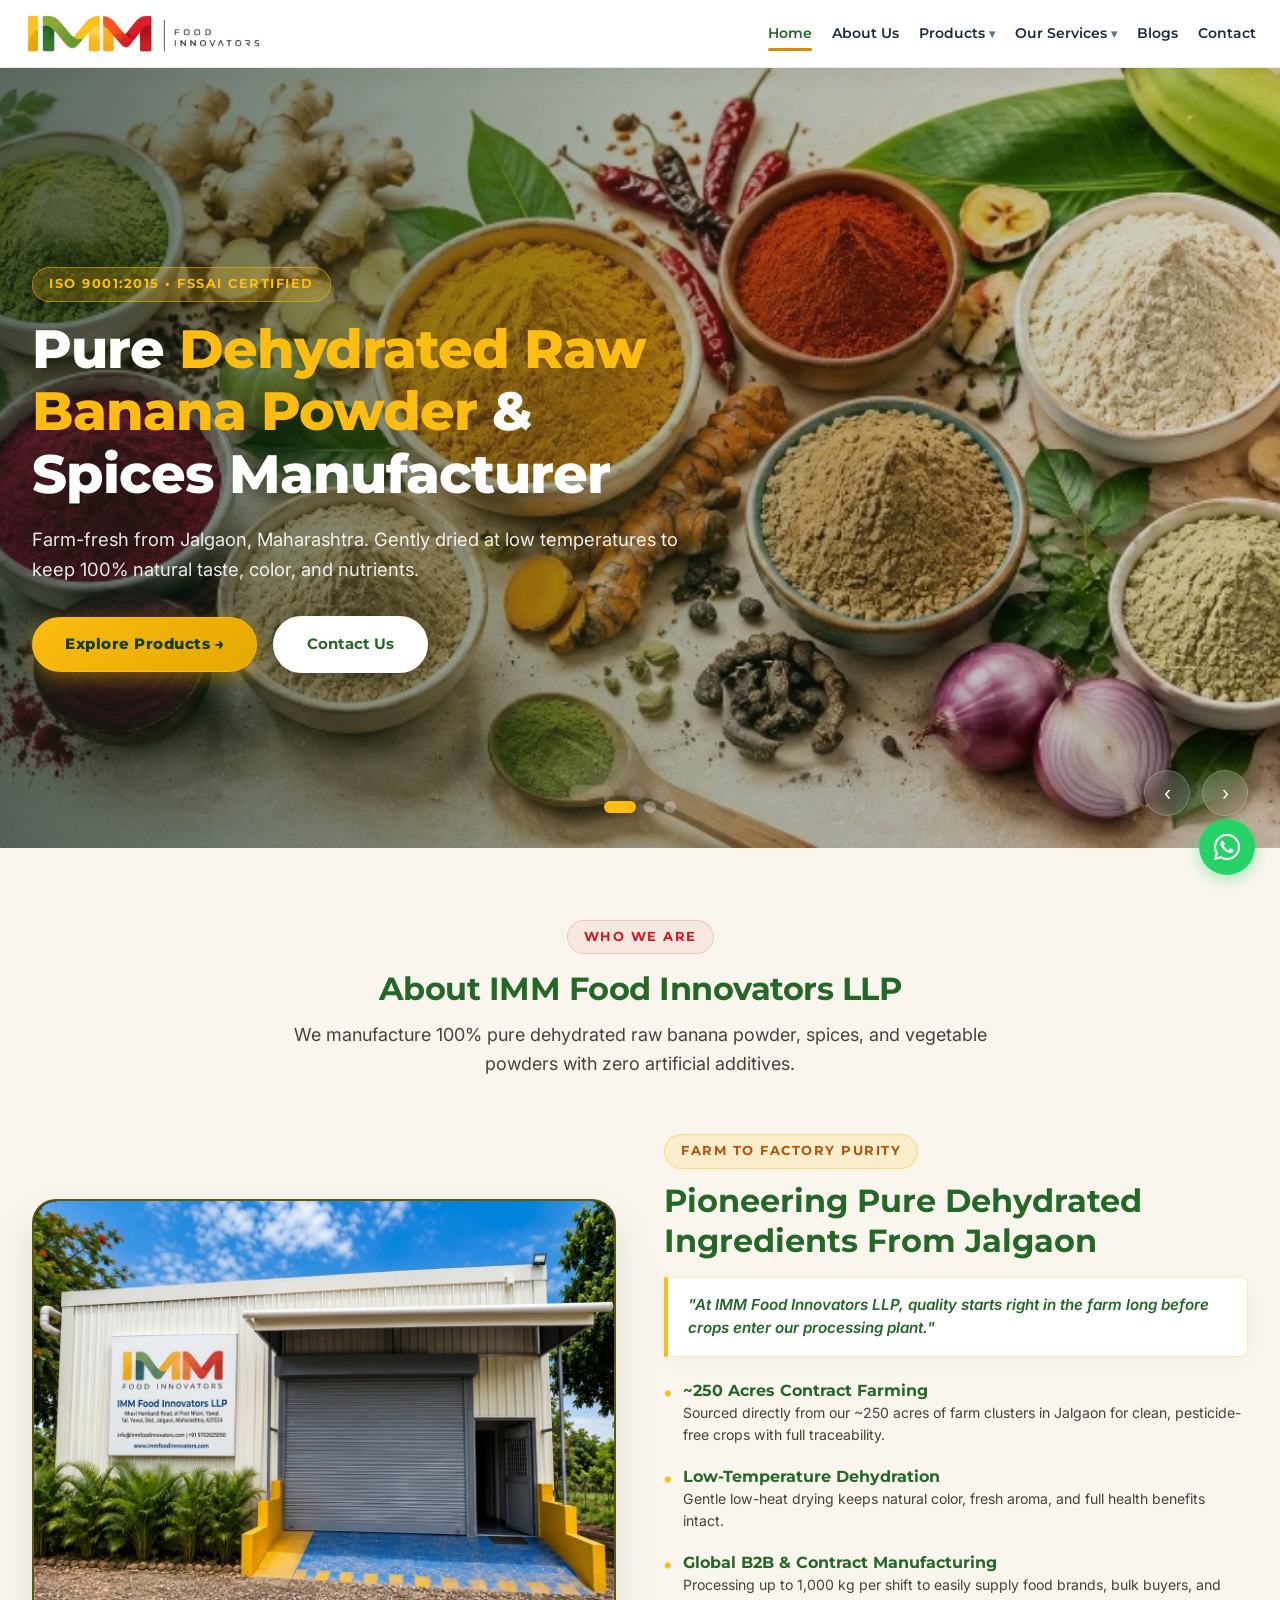
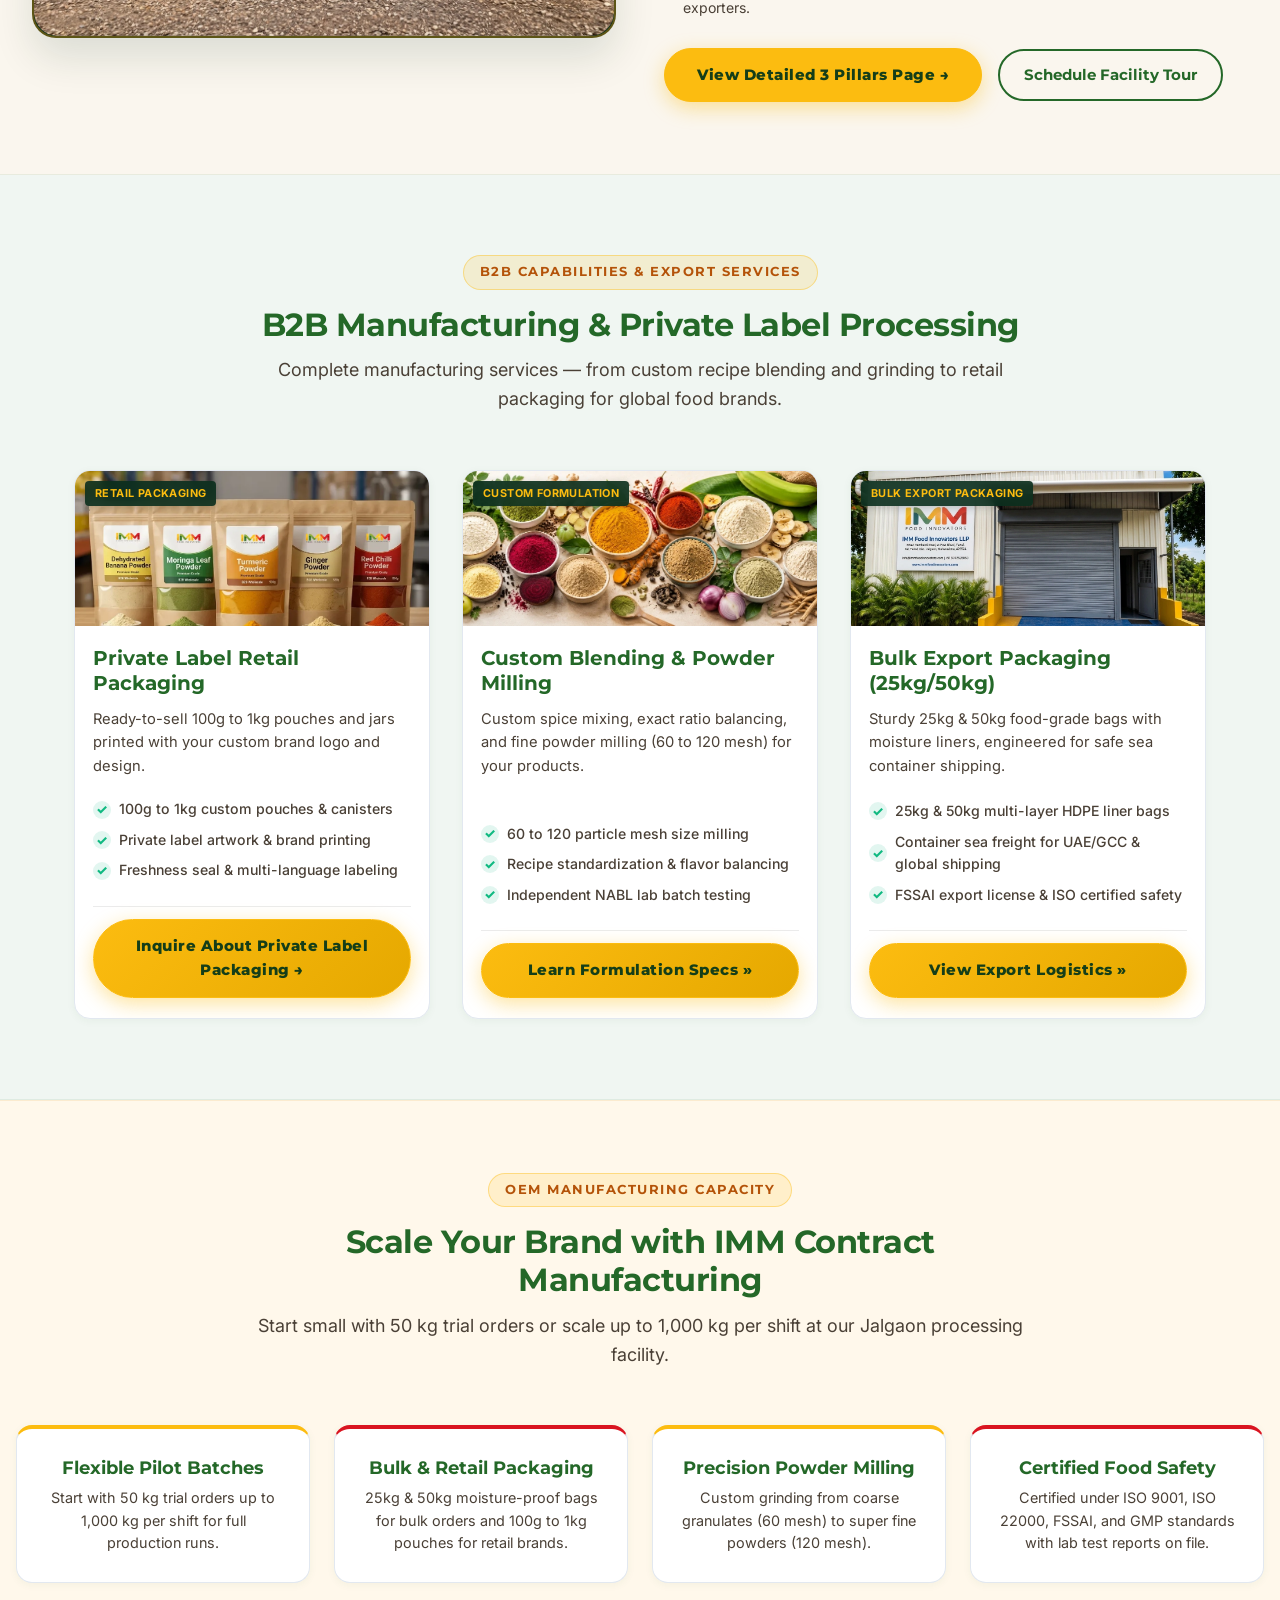
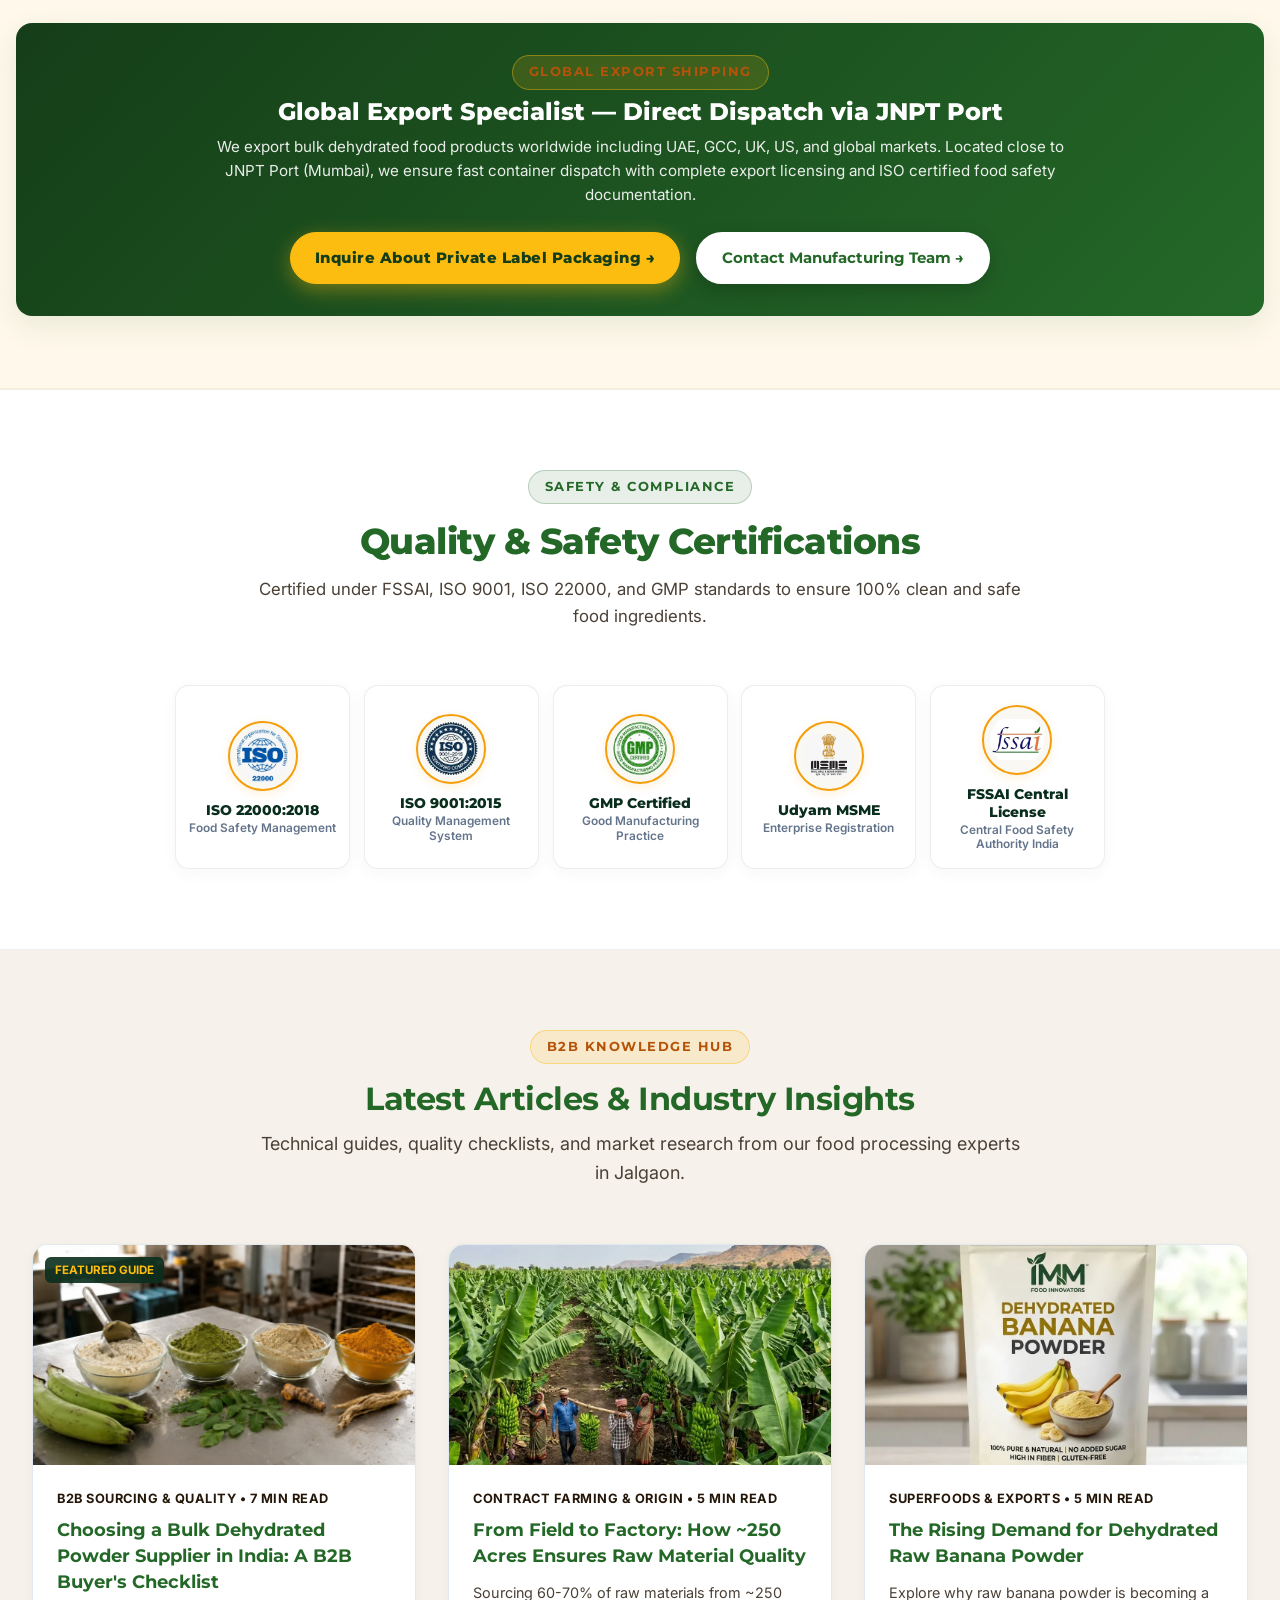
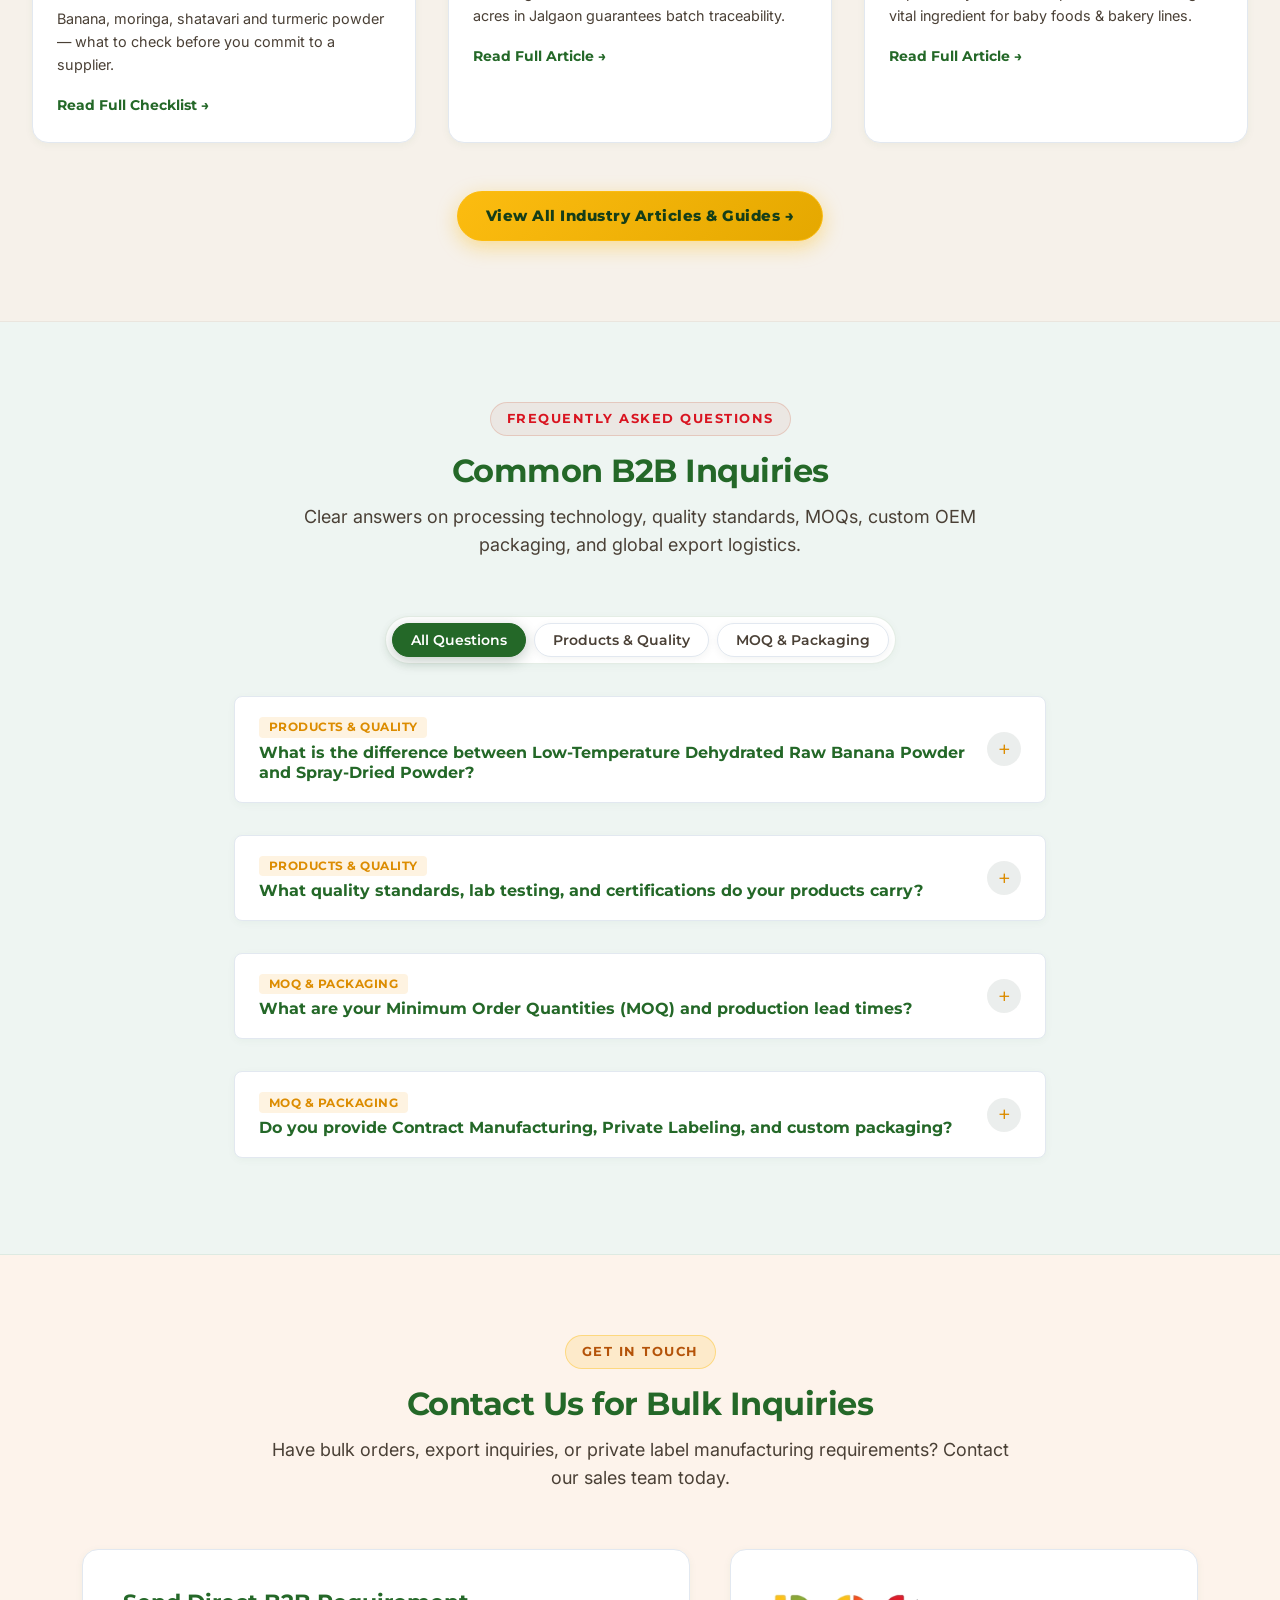
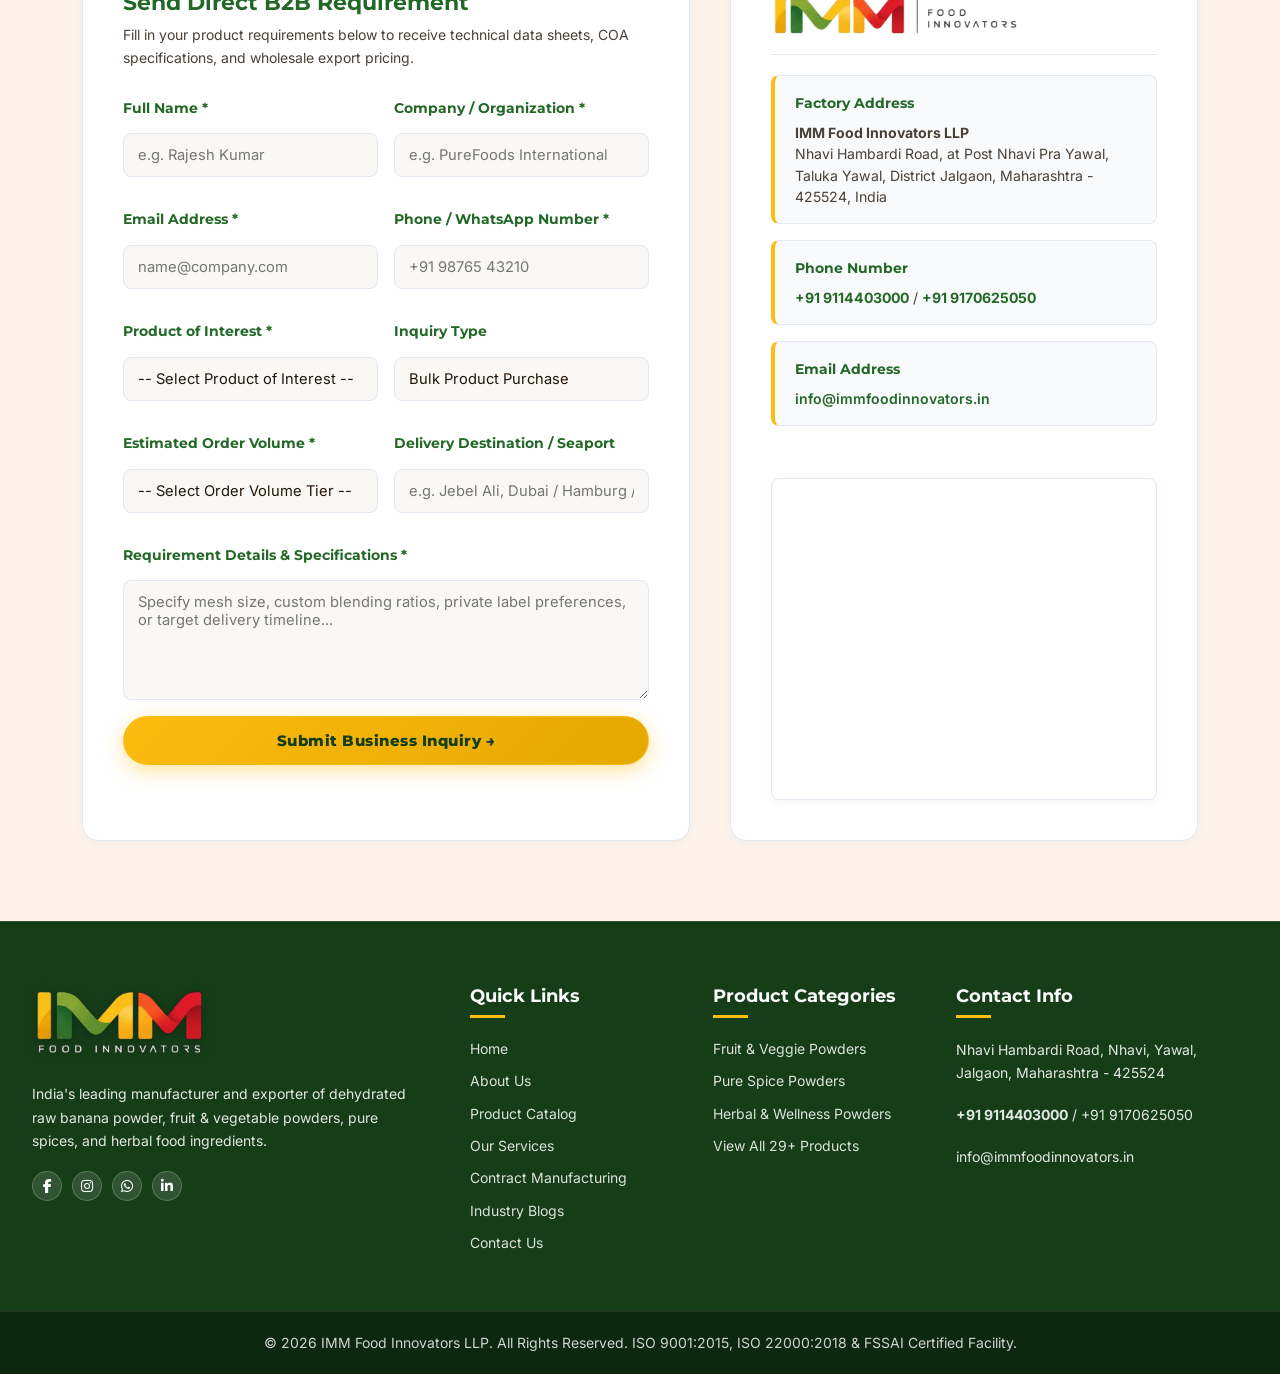
==== commit de9cdf06: "Fix product modal image and specs table, remove word ripe across site, and add cache-busting version" ====
--- a/index.html
+++ b/index.html
@@ -1031,12 +1031,12 @@
         </div>
     </div>
 
-    <script src="data/company.js"></script>
-    <script src="data/products.js"></script>
-    <script src="data/blogs.js"></script>
-    <script src="js/main.js?v=26.0"></script>
-    <script src="js/products.js"></script>
-    <script src="js/blogs.js"></script>
+    <script src="data/company.js?v=29.0"></script>
+    <script src="data/products.js?v=29.0"></script>
+    <script src="data/blogs.js?v=29.0"></script>
+    <script src="js/main.js?v=29.0"></script>
+    <script src="js/products.js?v=29.0"></script>
+    <script src="js/blogs.js?v=29.0"></script>
 <a href="https://wa.me/919114403000?text=Hi%20IMM%20Food%20Innovators%2C%20I%20am%20interested%20in%20bulk%20purchasing%2Fexport%20specifications"
    target="_blank" rel="noopener noreferrer" aria-label="Chat with Export Sales on WhatsApp"
    style="position:fixed;bottom:25px;right:25px;z-index:9999;background:#25D366;color:#FFFFFF;
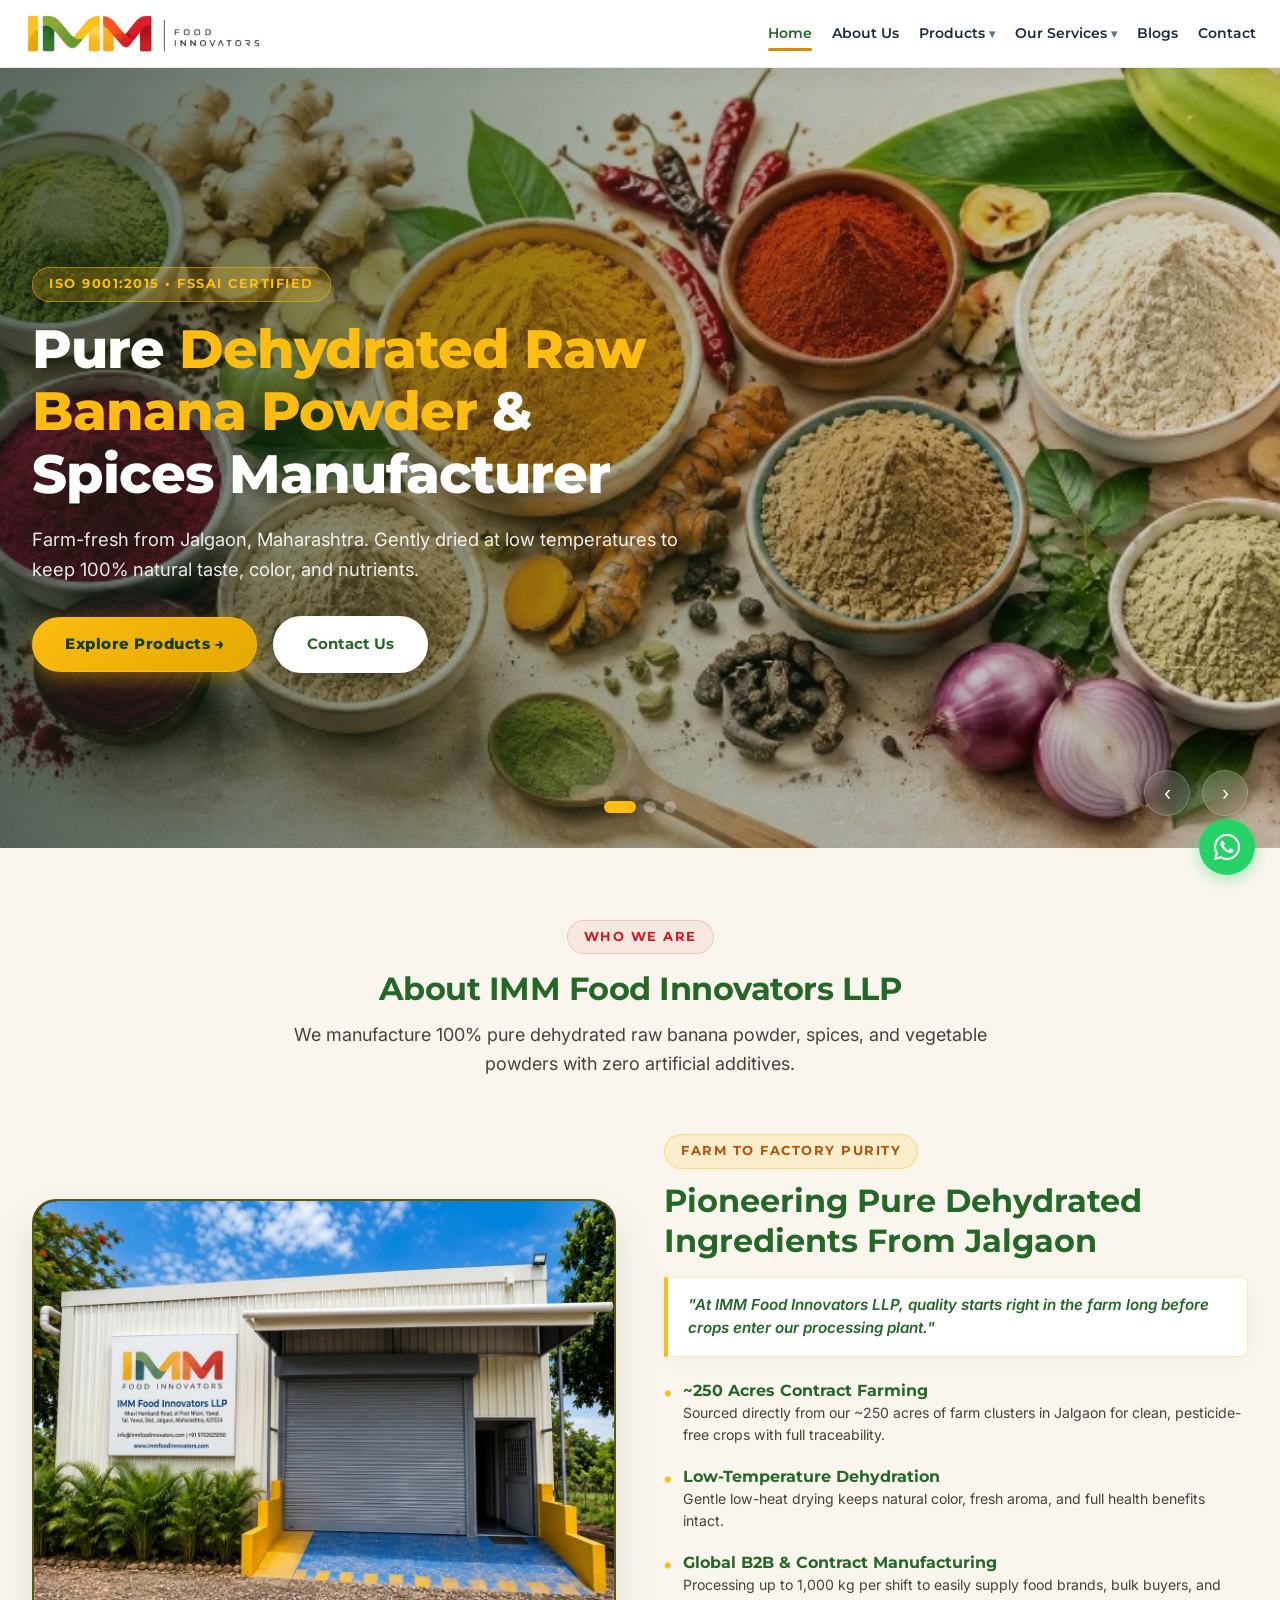
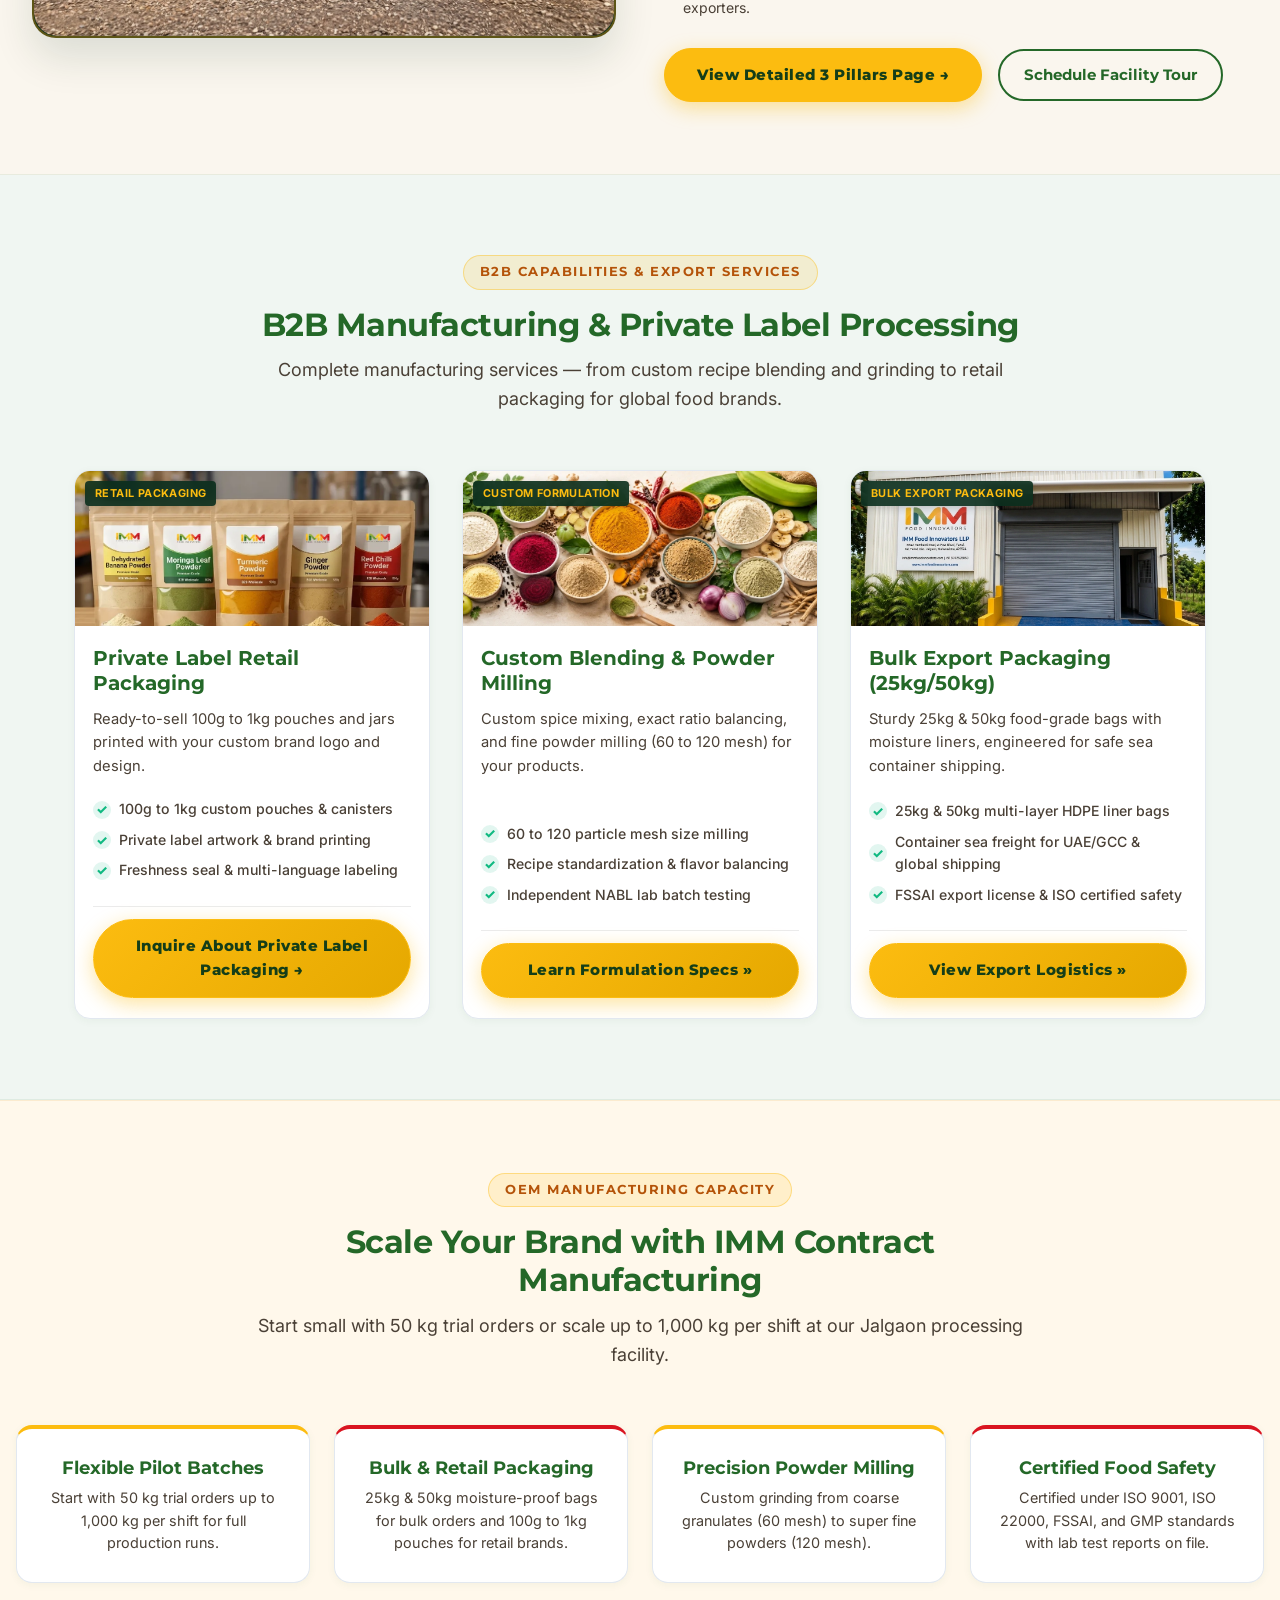
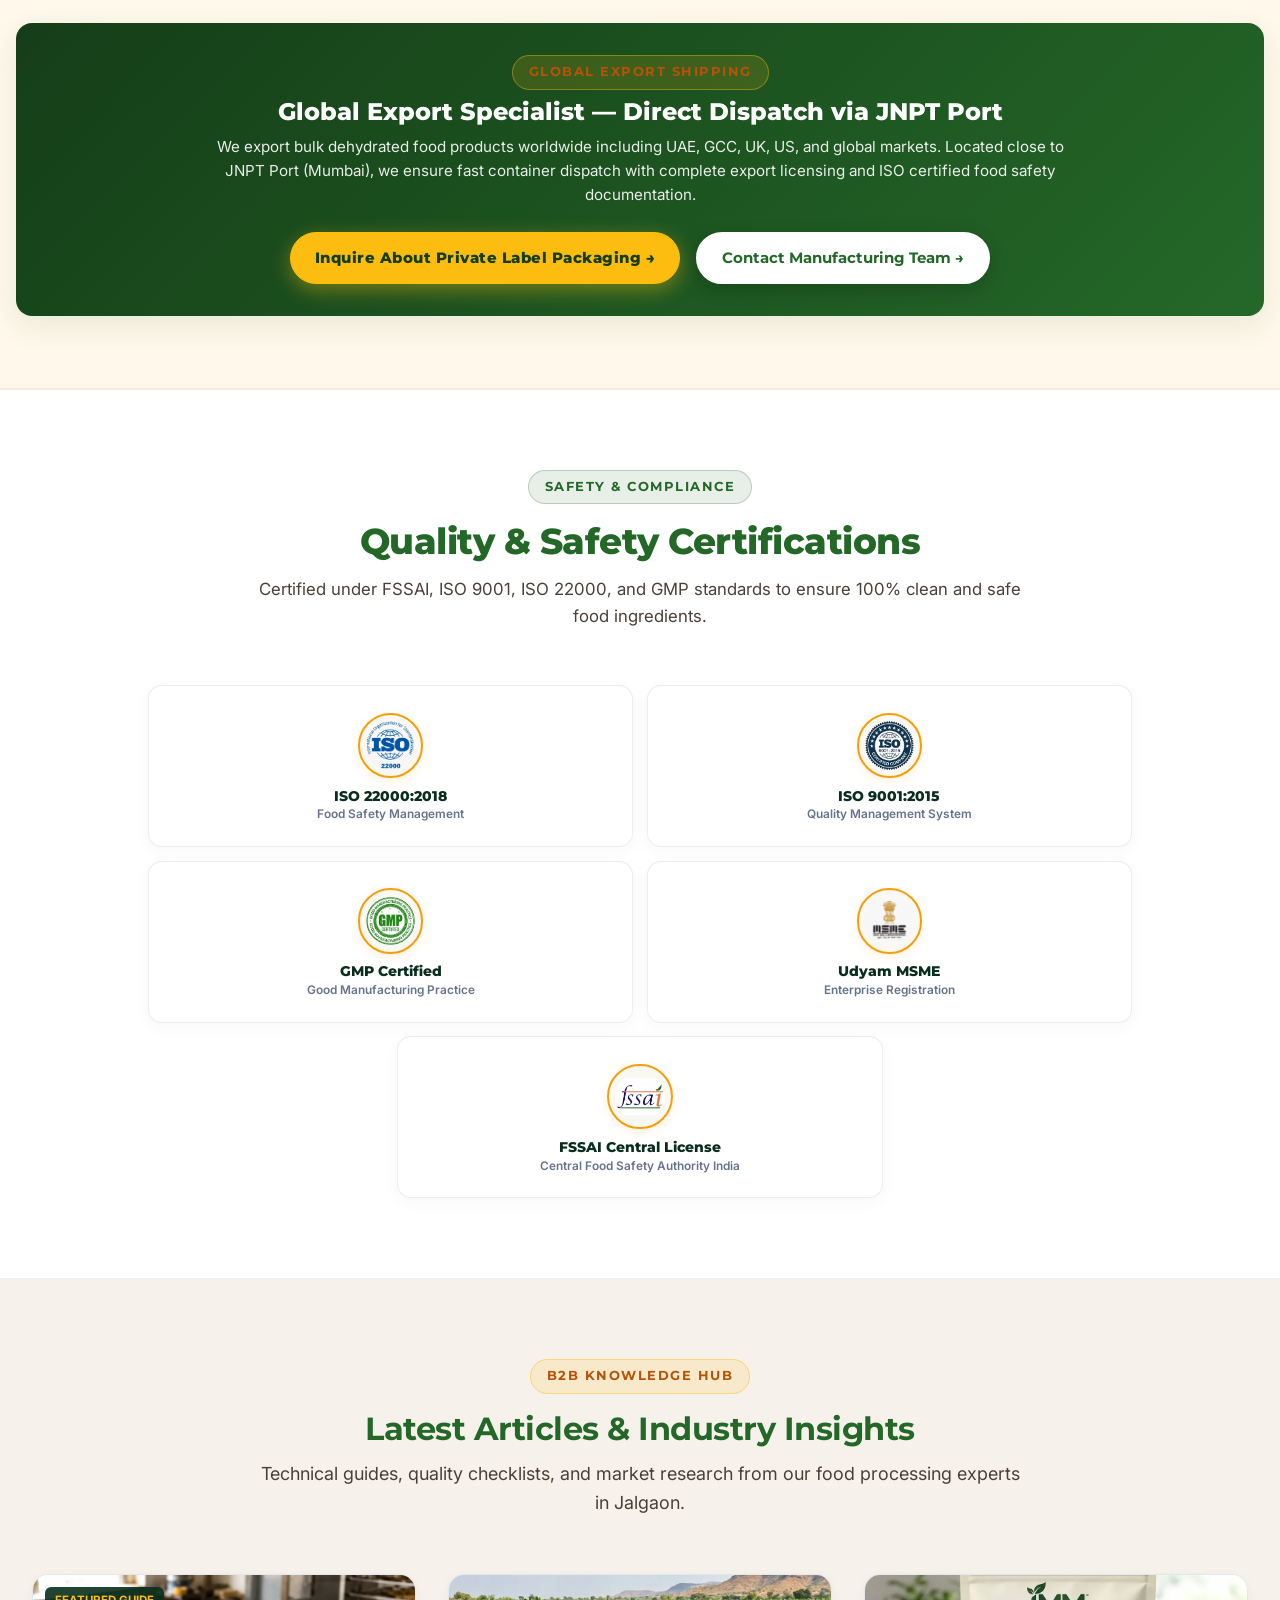
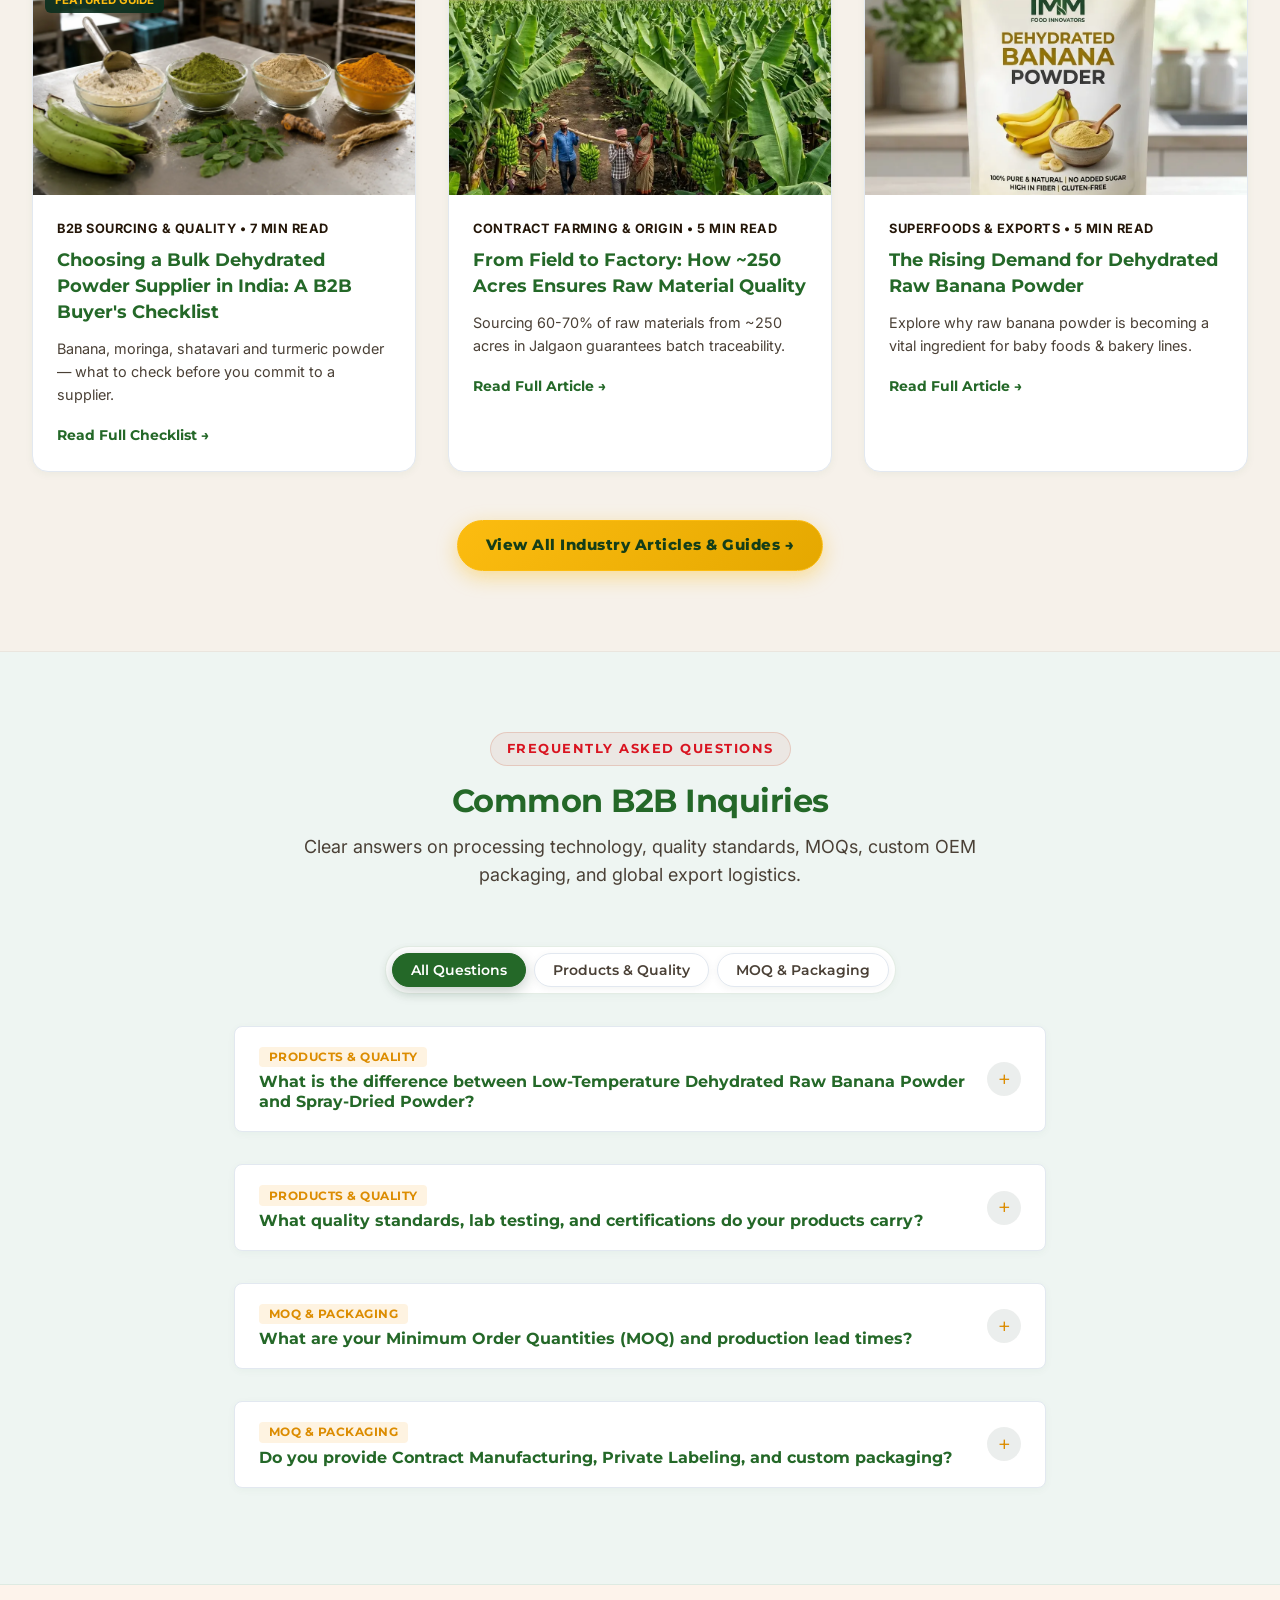
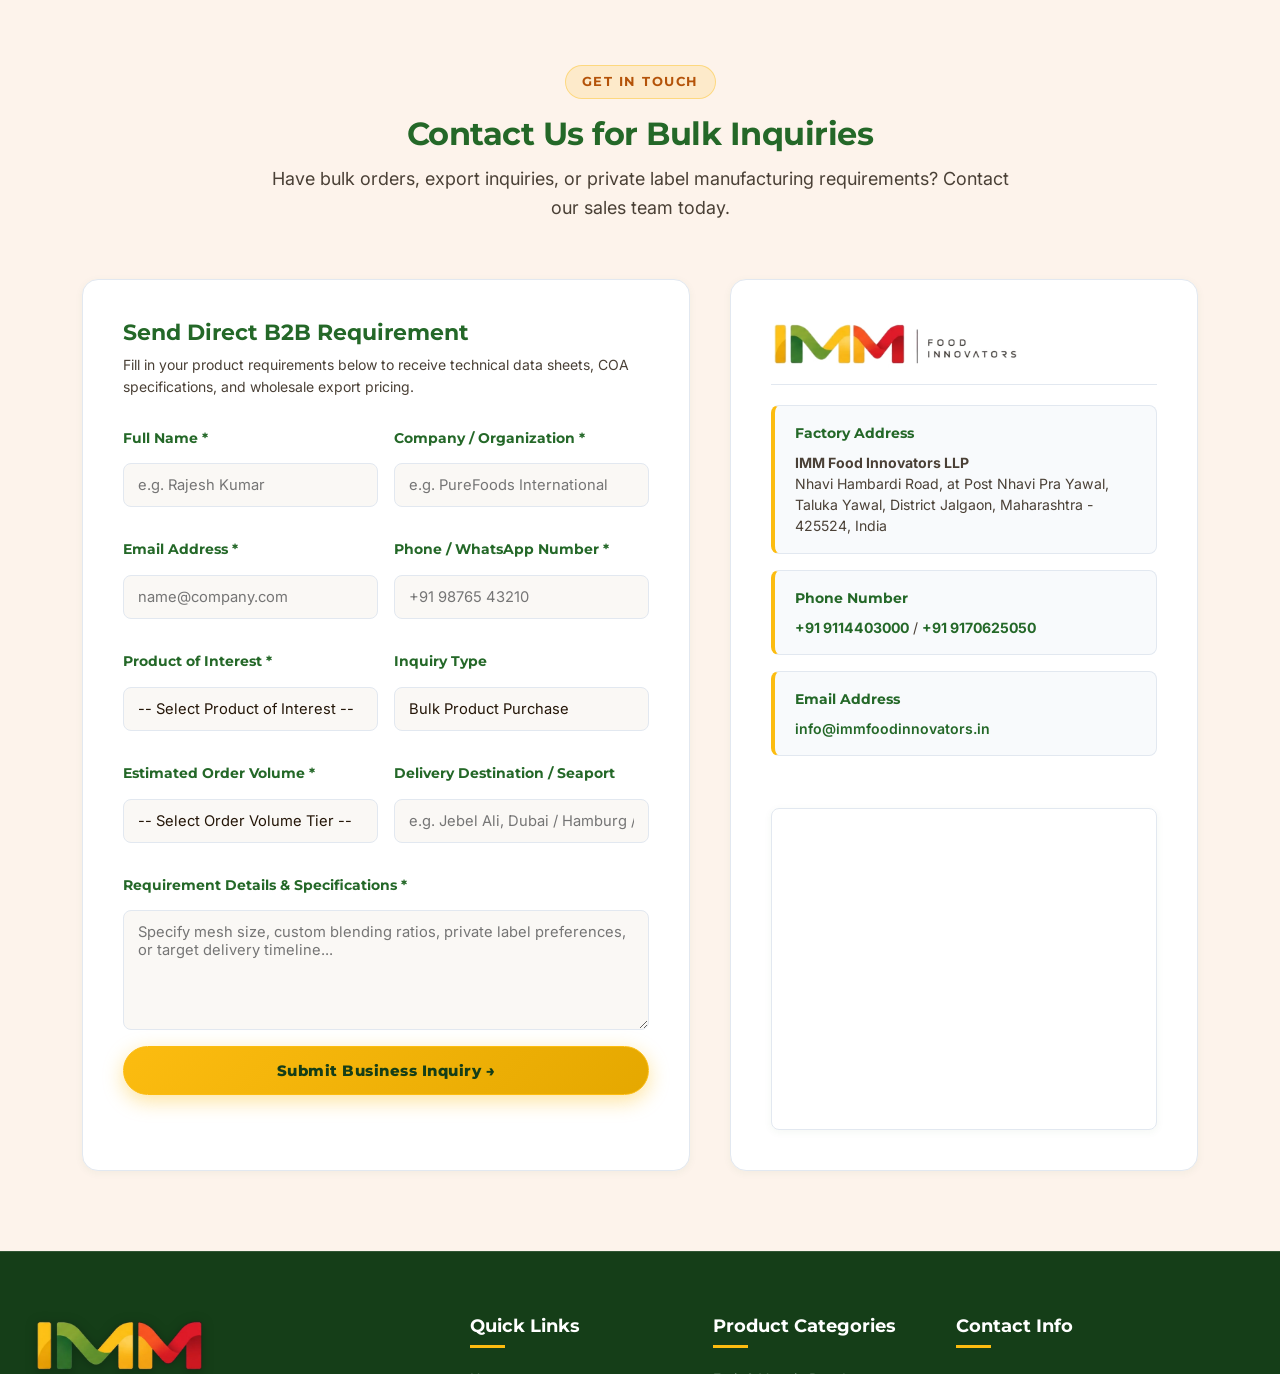
==== commit f9322e1f: "Update chilli products: change Bedgi to Rasgulla and update image to RasgullaChilli.webp" ====
--- a/index.html
+++ b/index.html
@@ -849,9 +849,9 @@
                                         <option value="Ginger Powder">Ginger Powder</option>
                                         <option value="Red Onion Powder">Red Onion Powder</option>
                                         <option value="Curry Leaves Powder">Curry Leaves Powder</option>
-                                        <option value="Bedgi Red Chilli Powder">Bedgi Red Chilli Powder</option>
+                                        <option value="Rasgulla Red Chilli Powder">Rasgulla Red Chilli Powder</option>
                                         <option value="Chapata Red Chilli Powder">Chapata Red Chilli Powder</option>
-                                        <option value="Bedgi & Chapata Mix Powder">Bedgi & Chapata Mix Powder</option>
+                                        <option value="Rasgulla & Chapata Mix Powder">Rasgulla & Chapata Mix Powder</option>
                                         <option value="Yellow Chilli Powder">Yellow Chilli Powder</option>
                                         <option value="Chaha (Tea) Masala">Chaha (Tea) Masala</option>
                                         <option value="Garam Masala Blend">Garam Masala Blend</option>
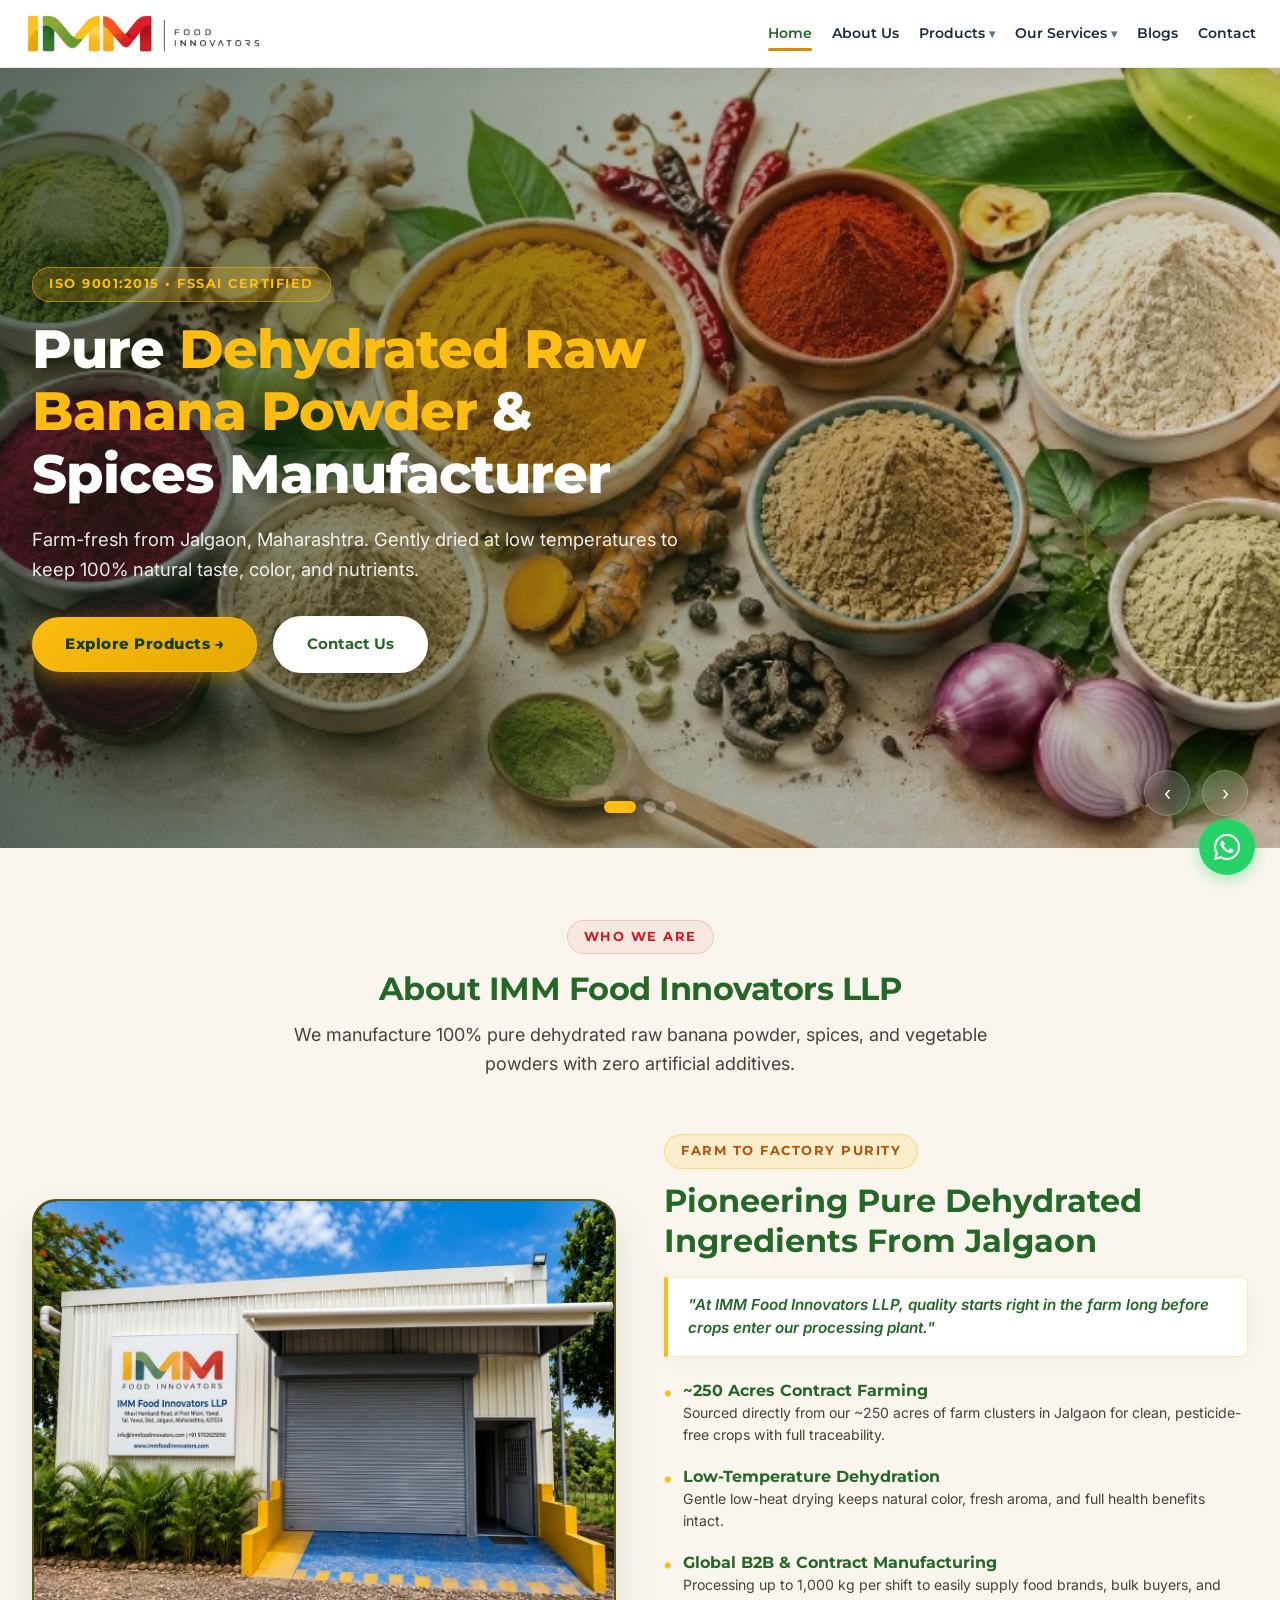
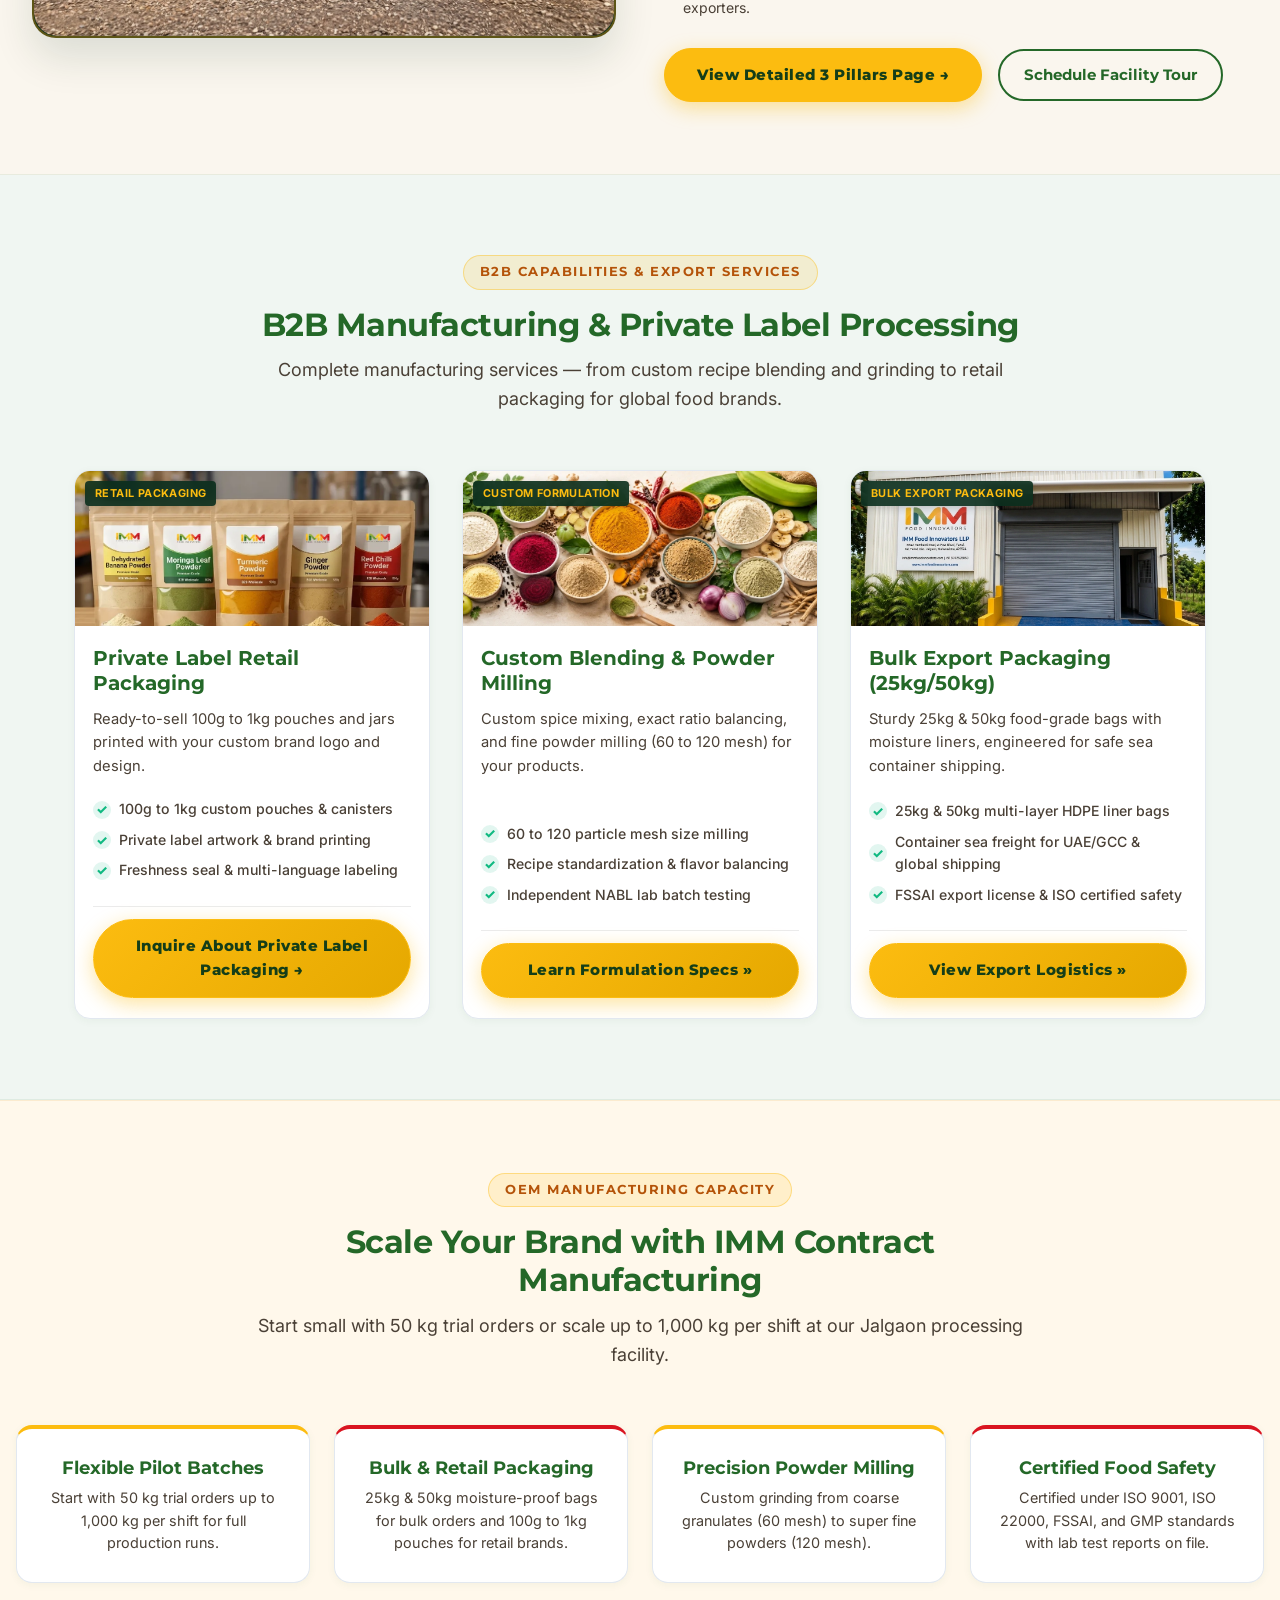
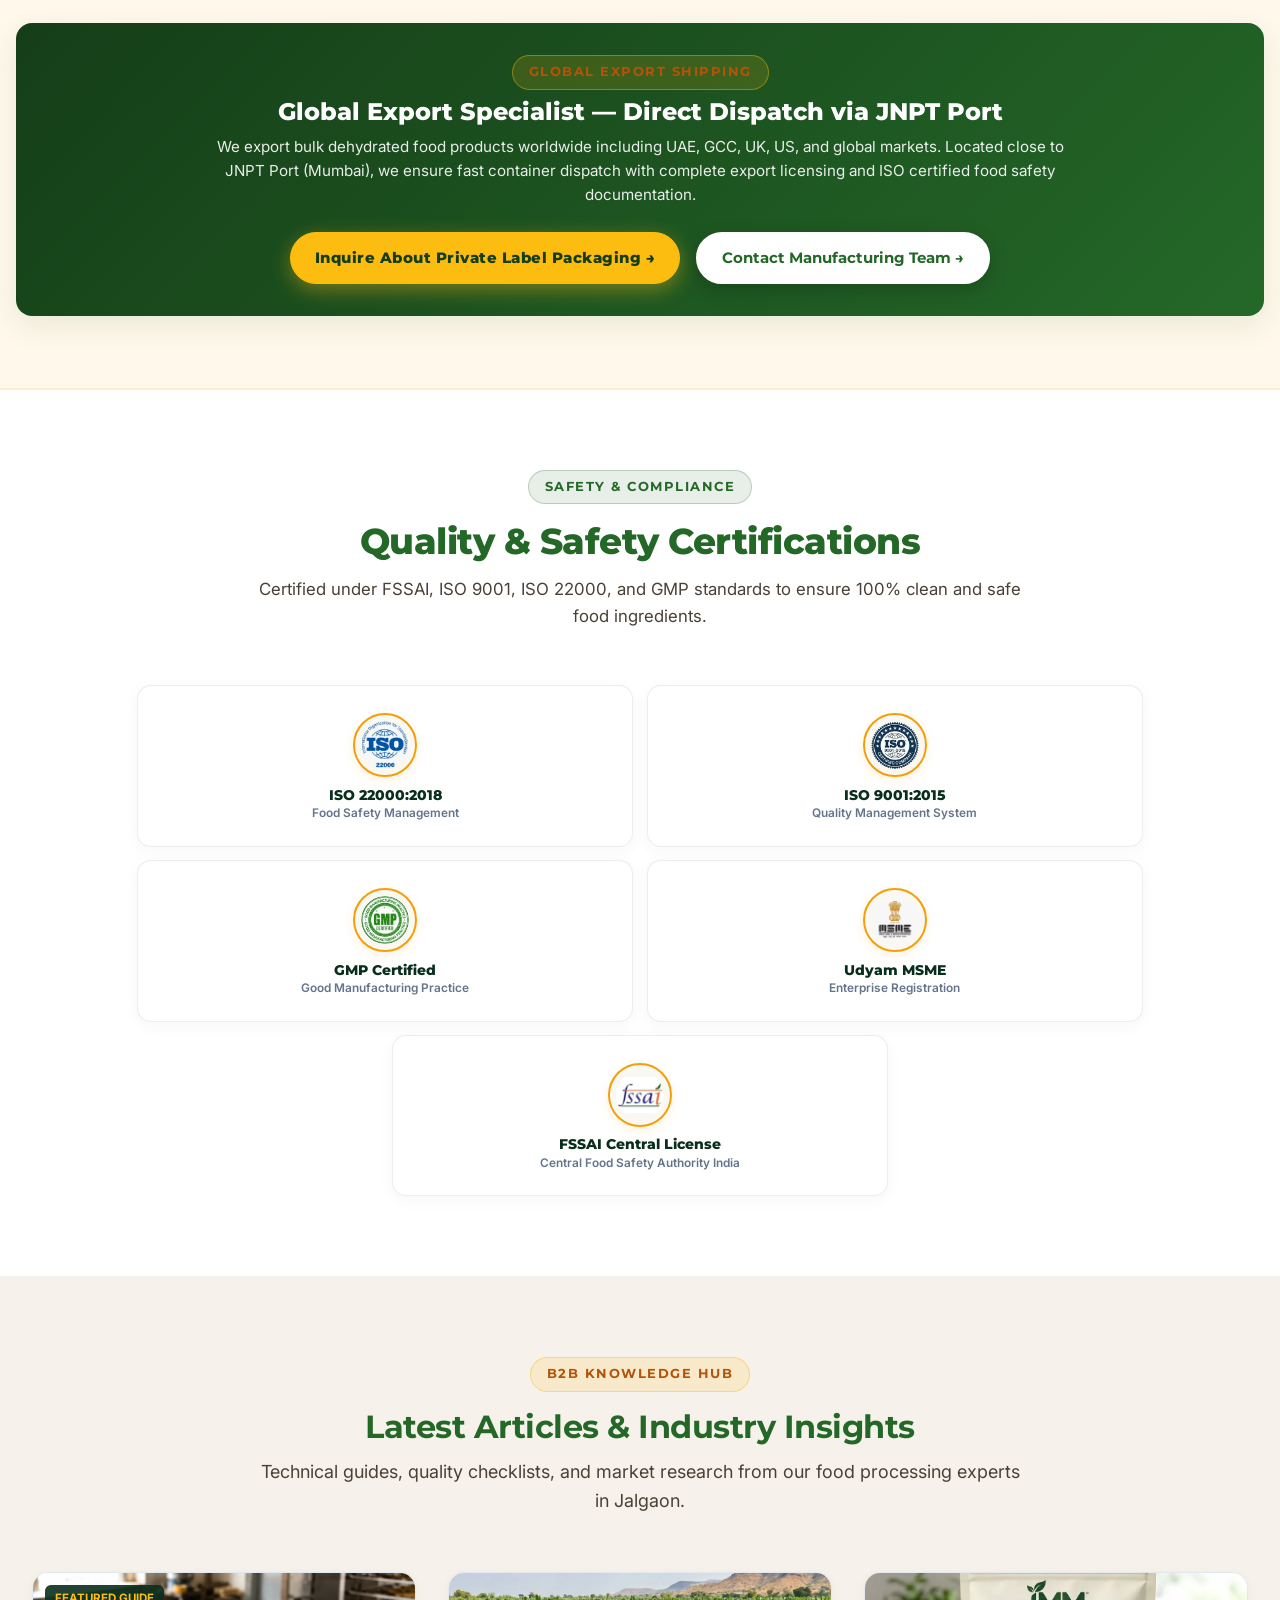
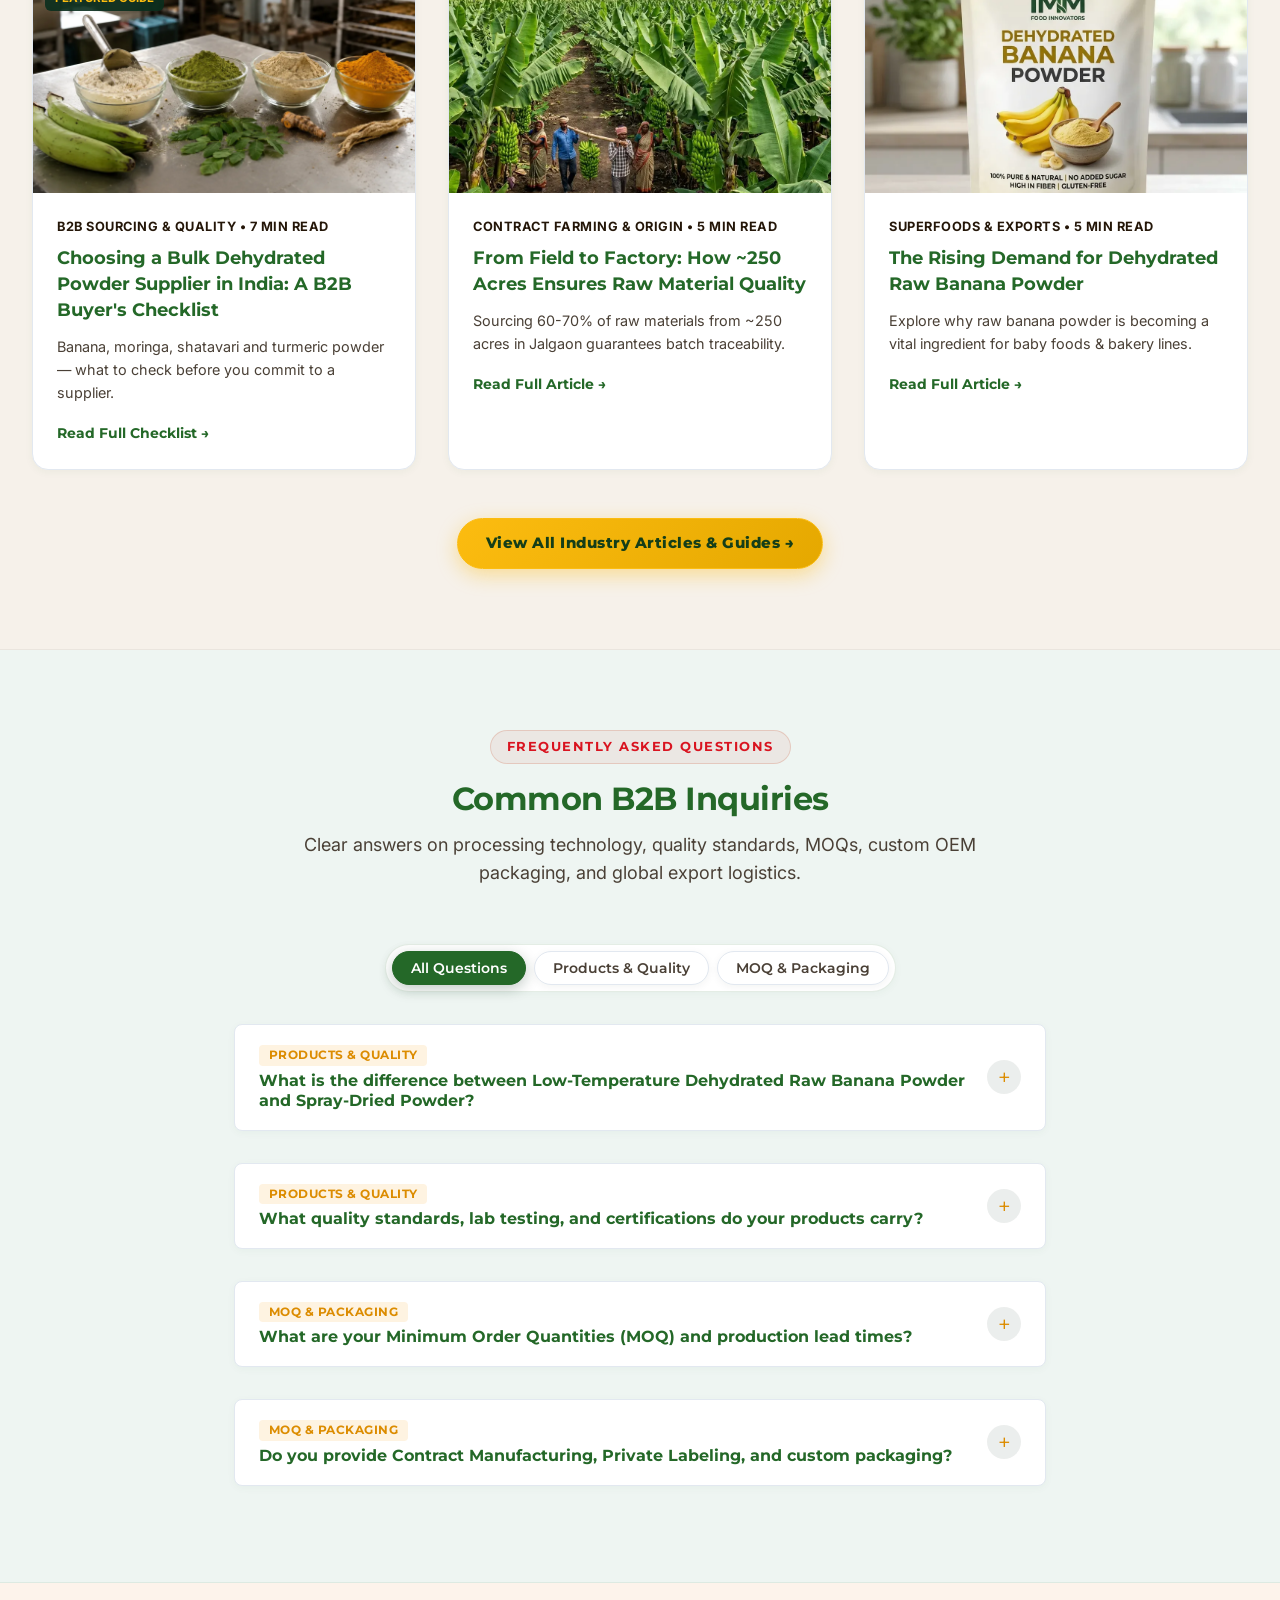
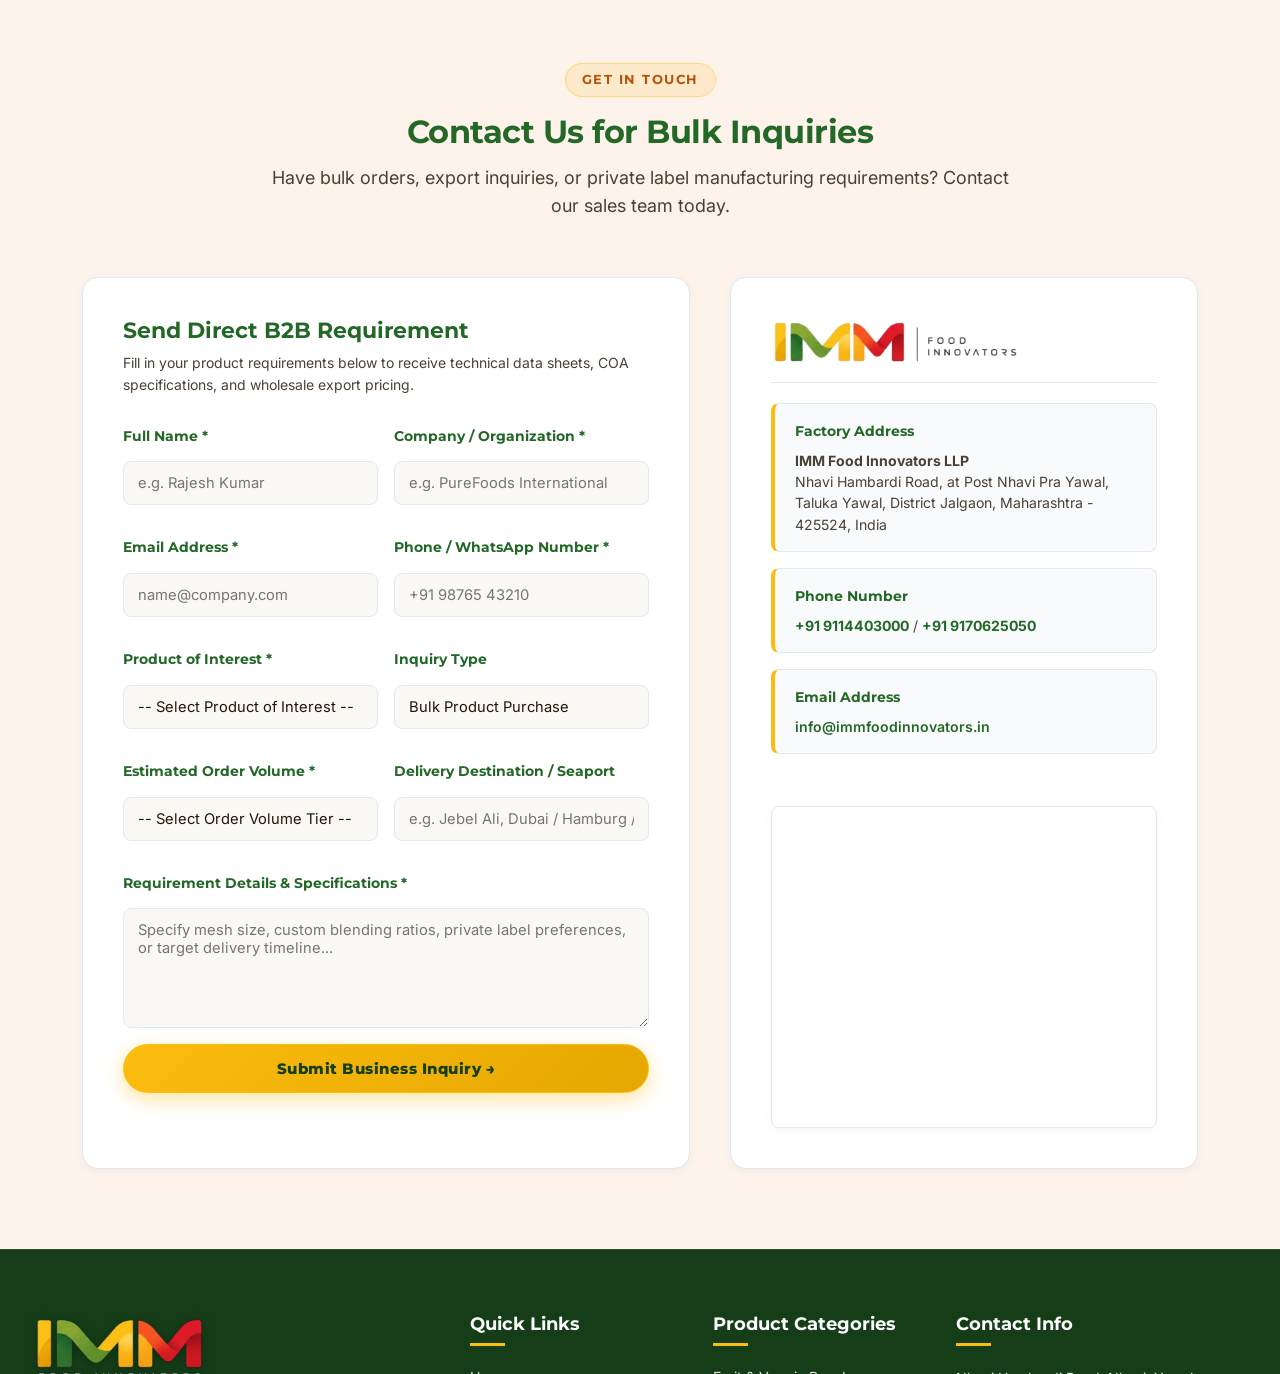
==== commit 6e10cb95: "Update navigation dropdown and footer links from 'View All 29+ Products' to 'All Products'" ====
--- a/index.html
+++ b/index.html
@@ -245,7 +245,7 @@
                             <li><a href="products.html?category=powder" class="dropdown-item">Fruit & Veggie Powders</a></li>
                             <li><a href="products.html?category=spices" class="dropdown-item">Pure Spices</a></li>
                             <li><a href="products.html?category=herbal" class="dropdown-item">Herbal & Wellness</a></li>
-                            <li><a href="products.html" class="dropdown-item">View All 29+ Products</a></li>
+                            <li><a href="products.html" class="dropdown-item">All Products</a></li>
                         </ul>
                     </li>
 
@@ -1006,7 +1006,7 @@
                     <a href="products.html?category=powder">Fruit & Veggie Powders</a>
                     <a href="products.html?category=spices">Pure Spice Powders</a>
                     <a href="products.html?category=herbal">Herbal & Wellness Powders</a>
-                    <a href="products.html">View All 29+ Products</a>
+                    <a href="products.html">All Products</a>
                 </div>
             </div>
 
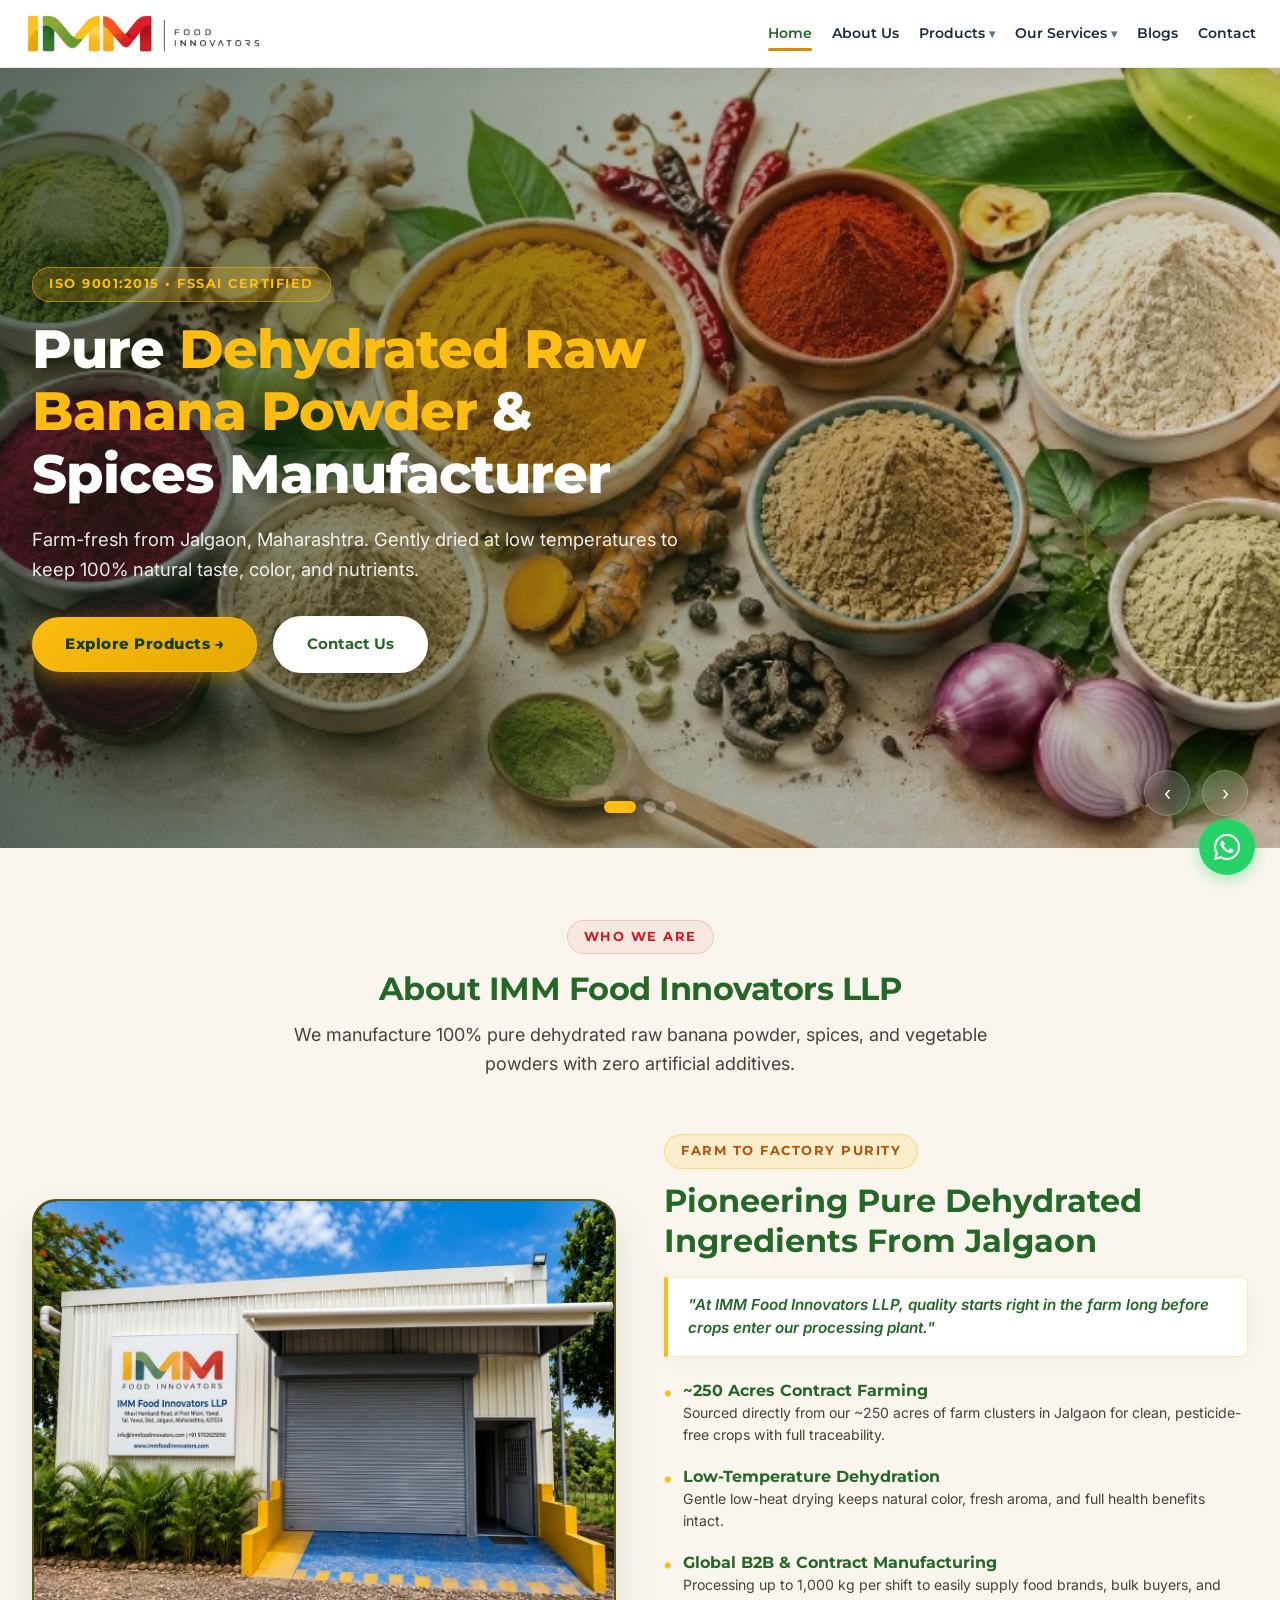
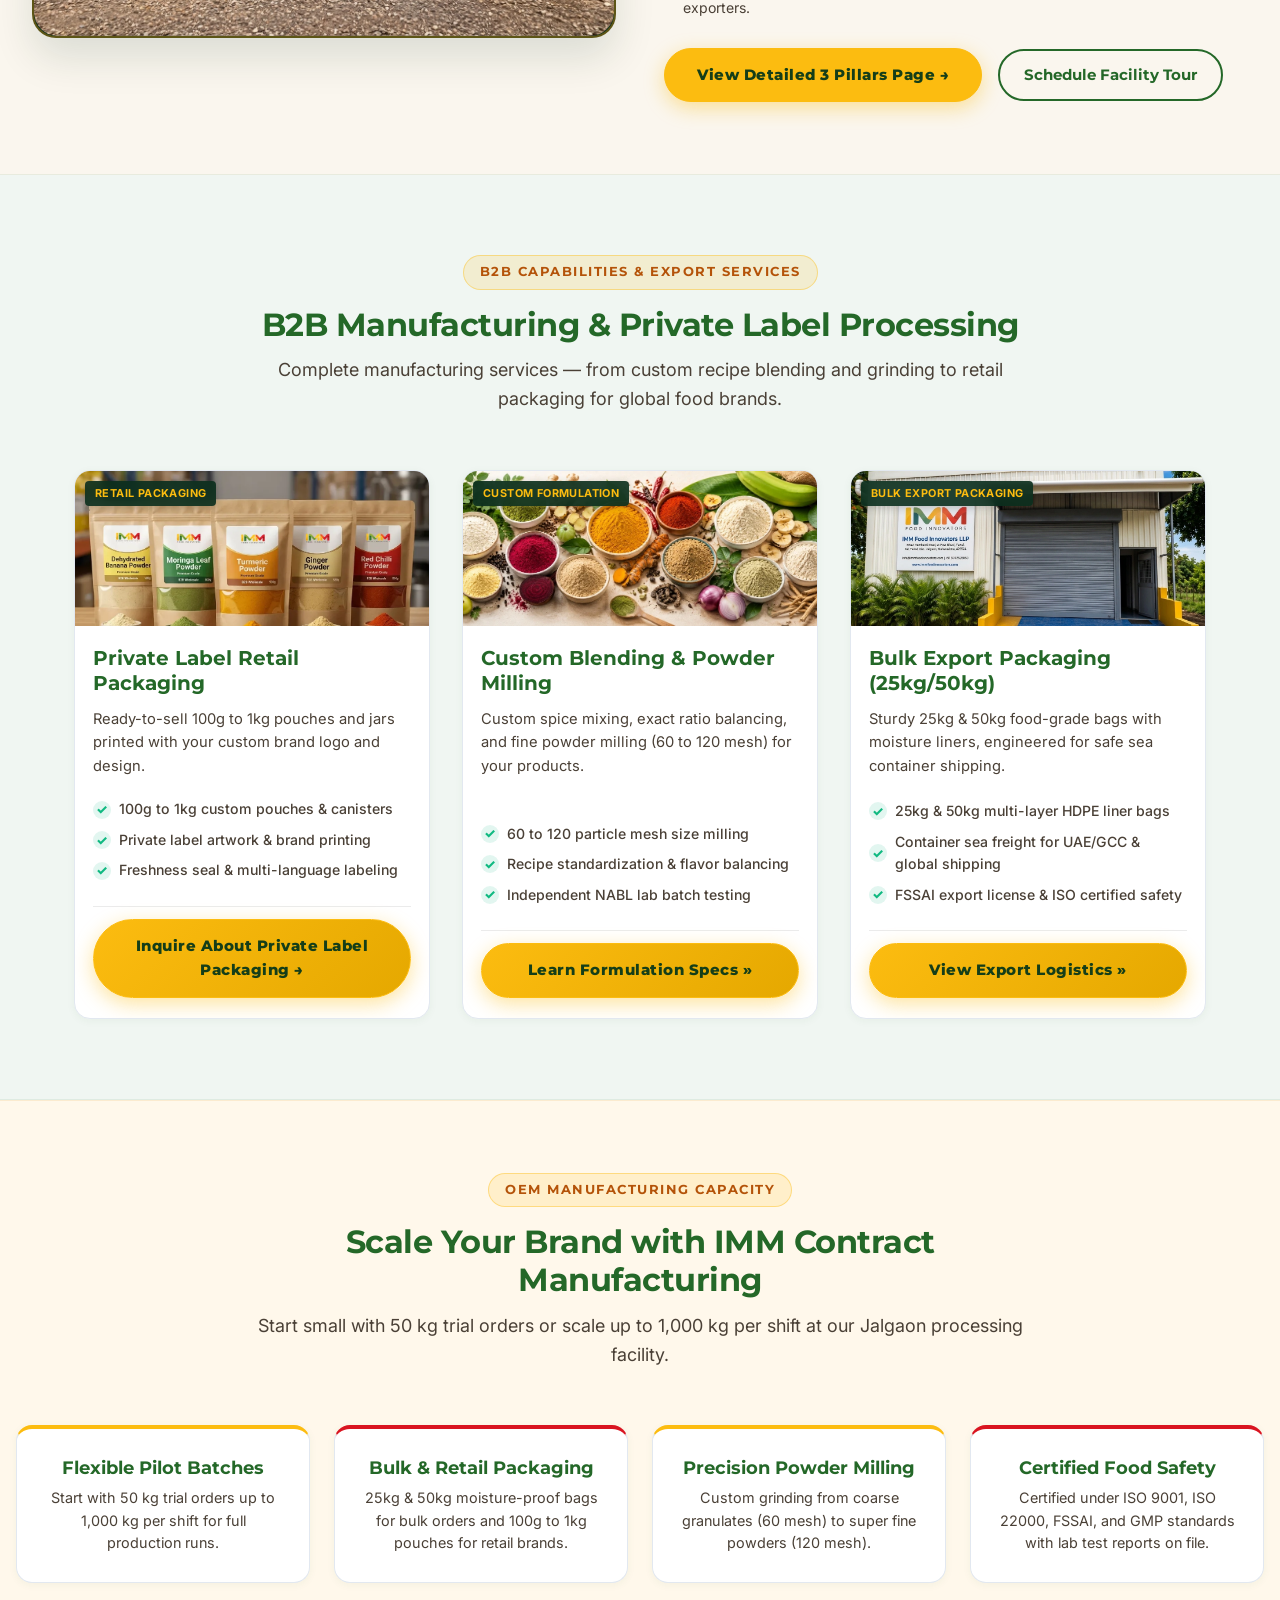
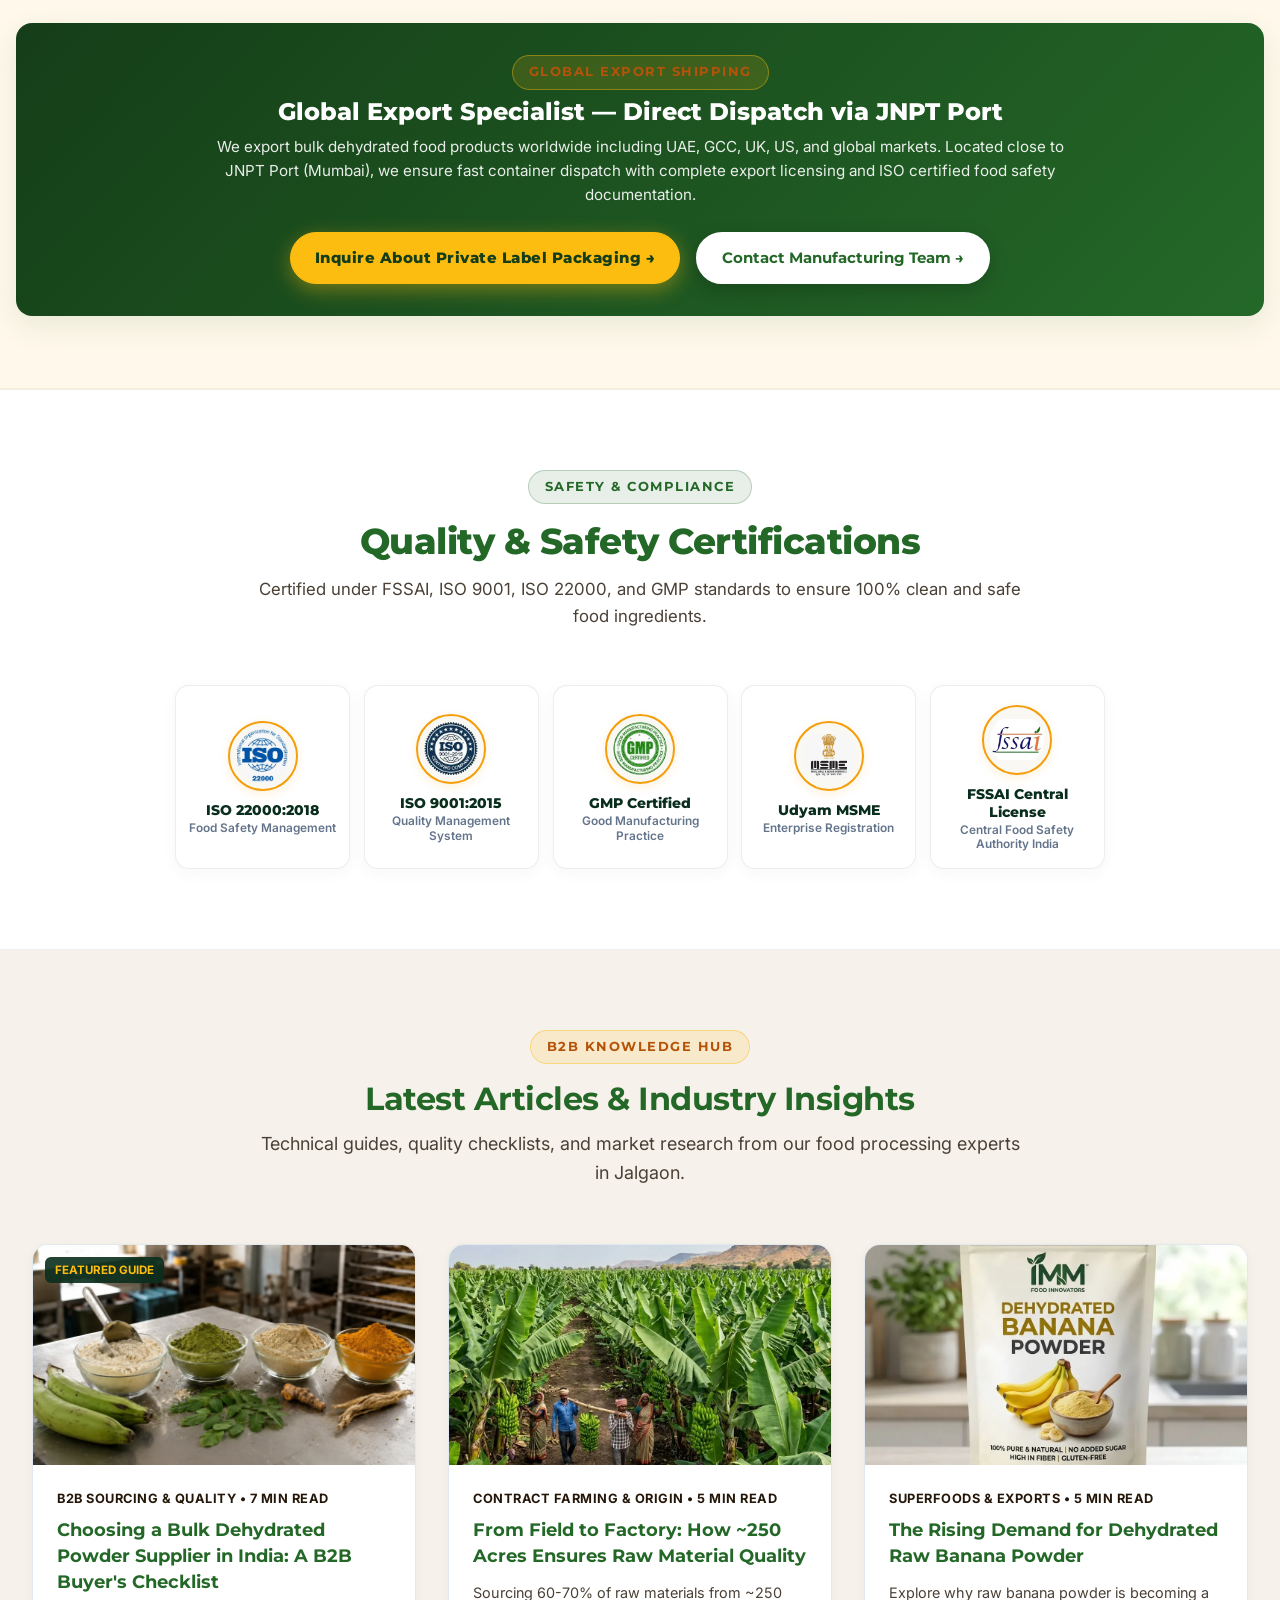
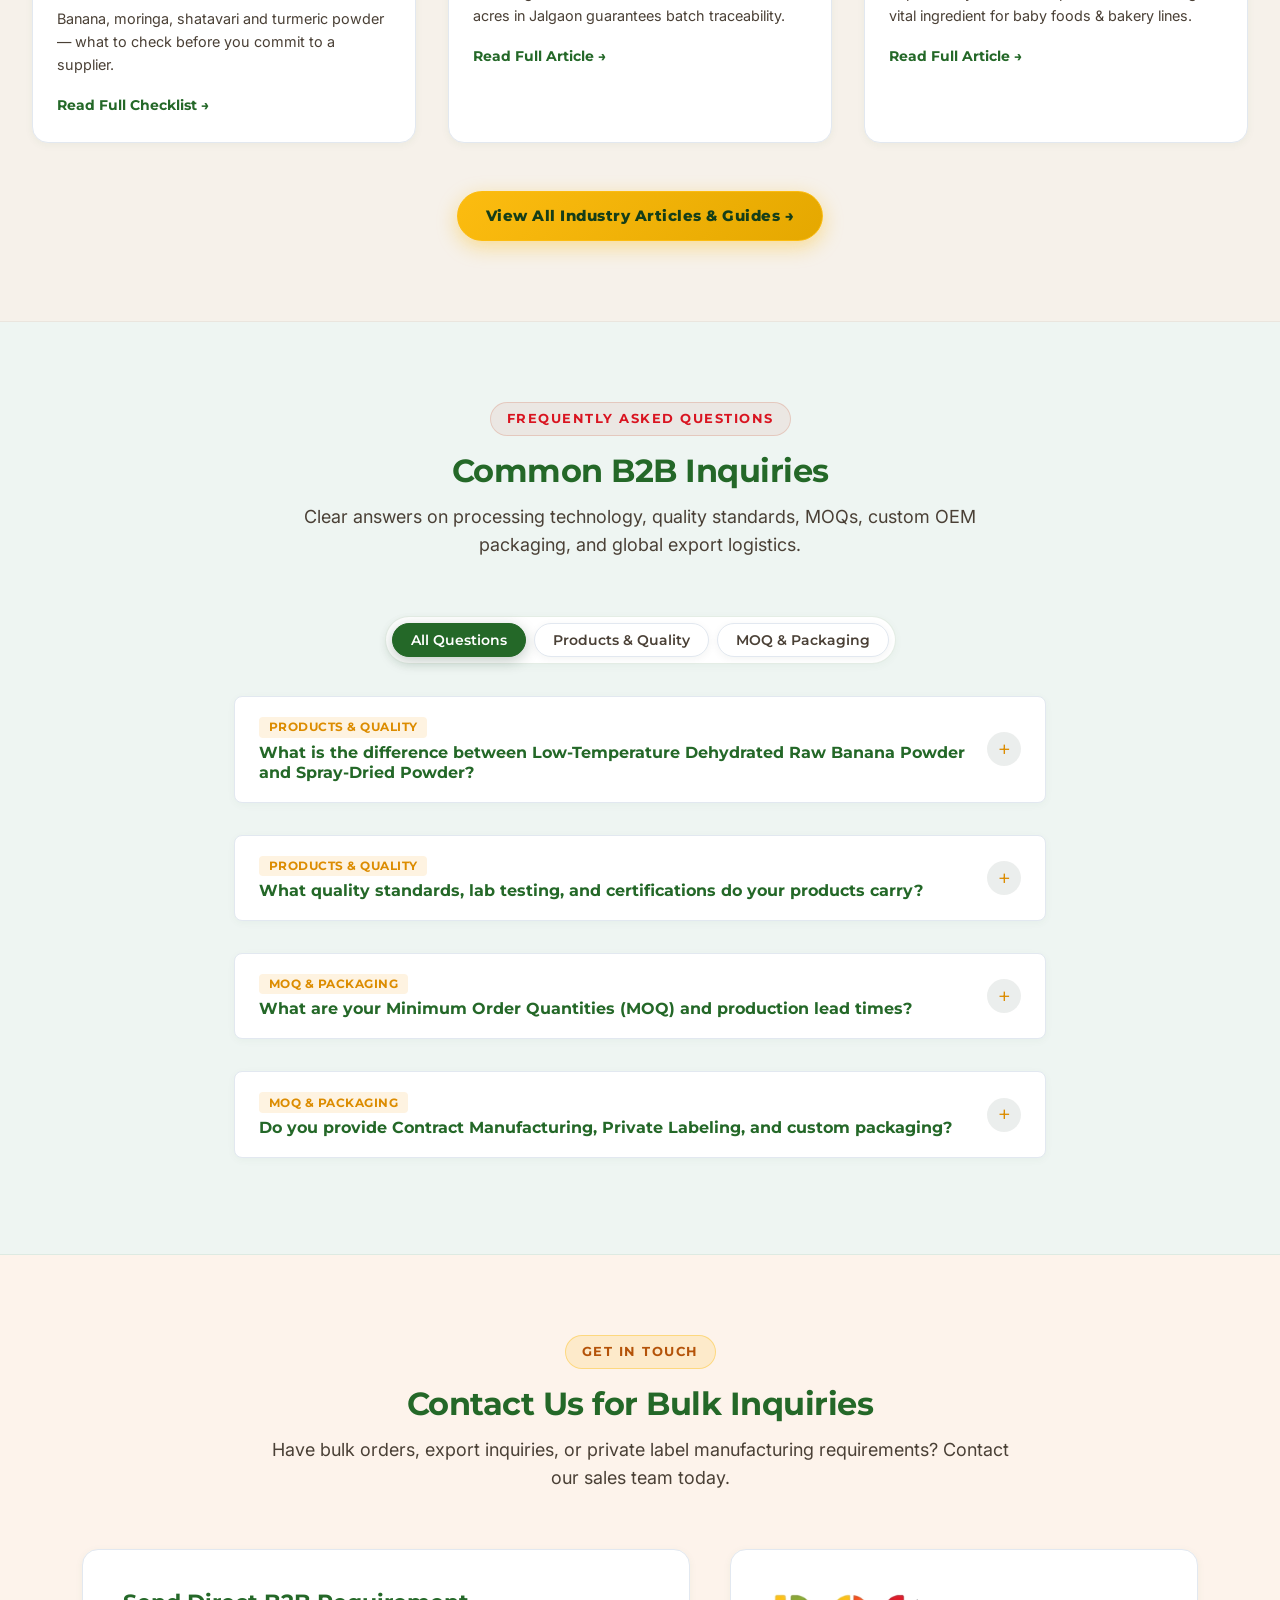
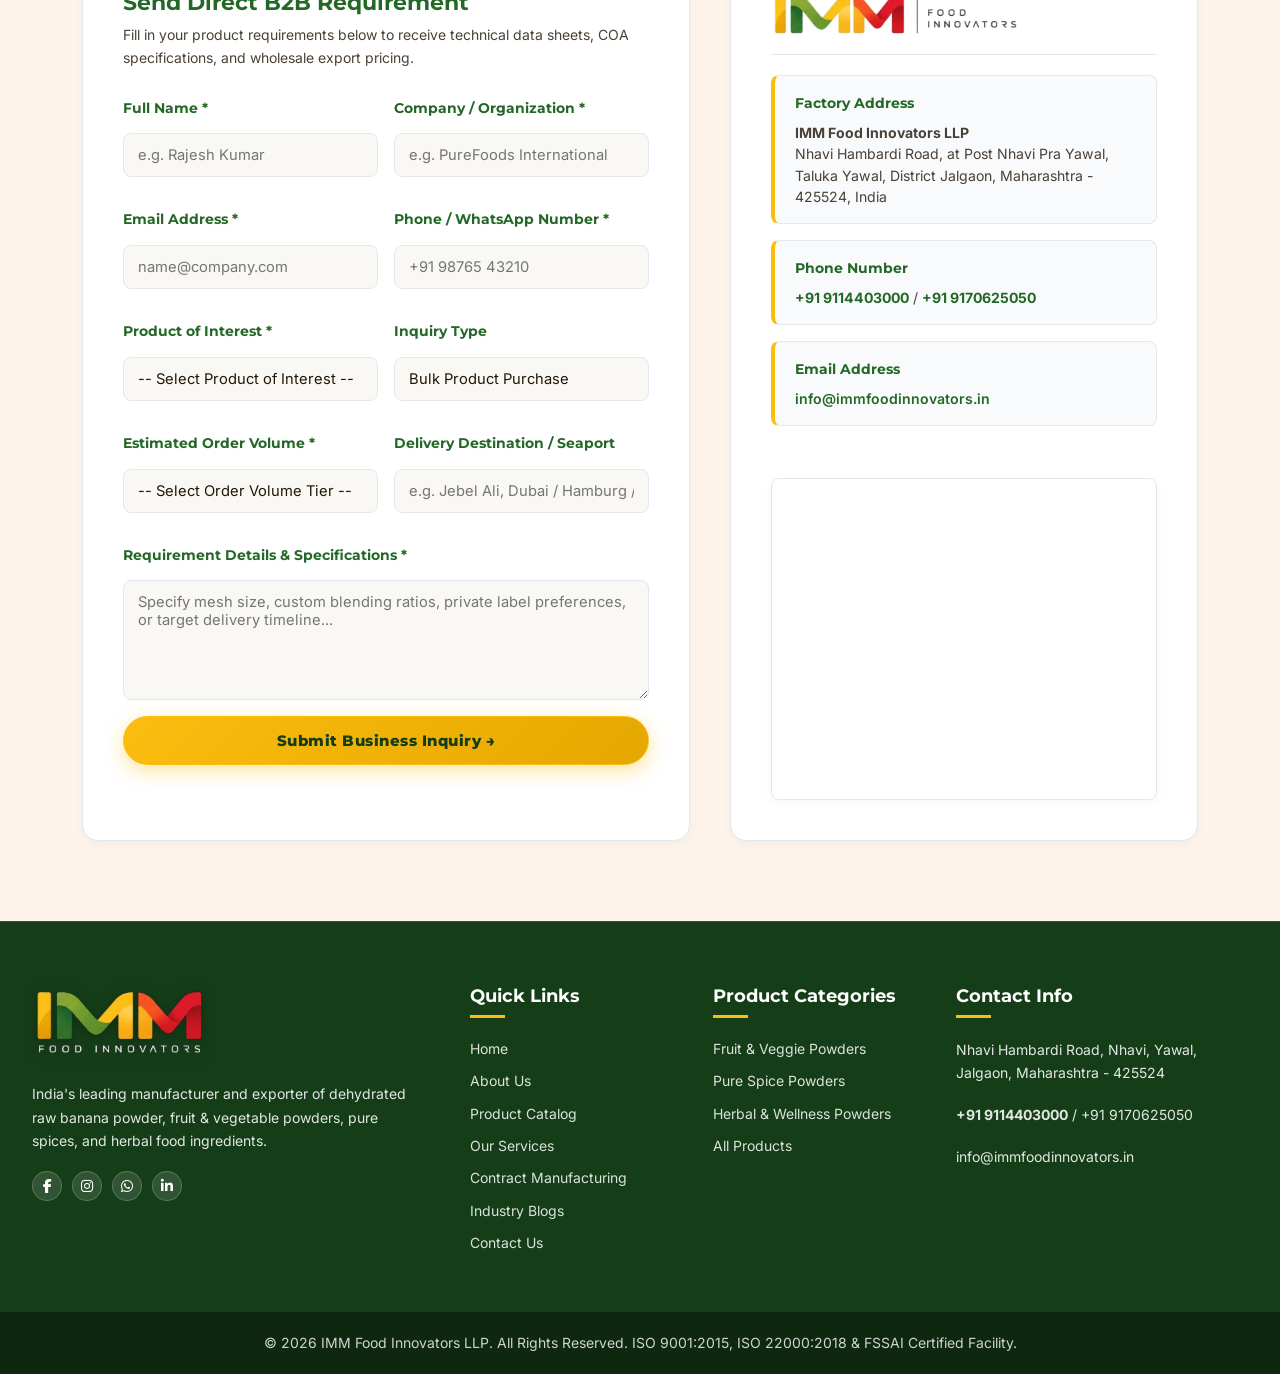
==== commit 2d5cd12a: "Update contact and quote form product select options to include only actual products offered" ====
--- a/index.html
+++ b/index.html
@@ -843,7 +843,7 @@
                                         <option value="Tomato Powder">Tomato Powder</option>
                                         <option value="Potato Powder">Potato Powder</option>
                                     </optgroup>
-                                    <optgroup label="Pure Spices & Blends">
+                                    <optgroup label="Pure Spices">
                                         <option value="Salem Turmeric Powder">Salem Turmeric Powder</option>
                                         <option value="Garlic Powder">Garlic Powder</option>
                                         <option value="Ginger Powder">Ginger Powder</option>
@@ -857,11 +857,10 @@
                                         <option value="Garam Masala Blend">Garam Masala Blend</option>
                                         <option value="Green Curry RTC Masala">Green Curry RTC Masala</option>
                                     </optgroup>
-                                    <optgroup label="Herbal & Wellness Powders">
+                                    <optgroup label="Herbal & Wellness">
                                         <option value="Moringa Leaf Powder">Moringa Leaf Powder</option>
                                         <option value="Shatavari Powder">Shatavari Powder</option>
                                         <option value="Ashwagandha Powder">Ashwagandha Powder</option>
-                                        <option value="Single-Herb Capsules">Single-Herb Capsules (Private Label)</option>
                                         <option value="Lemongrass Powder">Lemongrass Powder</option>
                                         <option value="Guduchi (Giloy) Powder">Guduchi (Giloy) Powder</option>
                                         <option value="Neem Powder">Neem Powder</option>
@@ -869,10 +868,7 @@
                                         <option value="Harda (Haritaki) Powder">Harda (Haritaki) Powder</option>
                                         <option value="Bael Powder">Bael Powder</option>
                                         <option value="Amla Powder">Amla Powder</option>
-                                    </optgroup>
-                                    <optgroup label="Custom Blends & Full Catalog">
-                                        <option value="Custom Spice / Powder Blend">Custom Formulation / Private Label Blend</option>
-                                        <option value="Multiple Products / Full Catalog">Multiple Products / Full Wholesale Catalog</option>
+                                        <option value="Single-Herb Capsules">Single-Herb Capsules</option>
                                     </optgroup>
                                 </select>
                             </div>
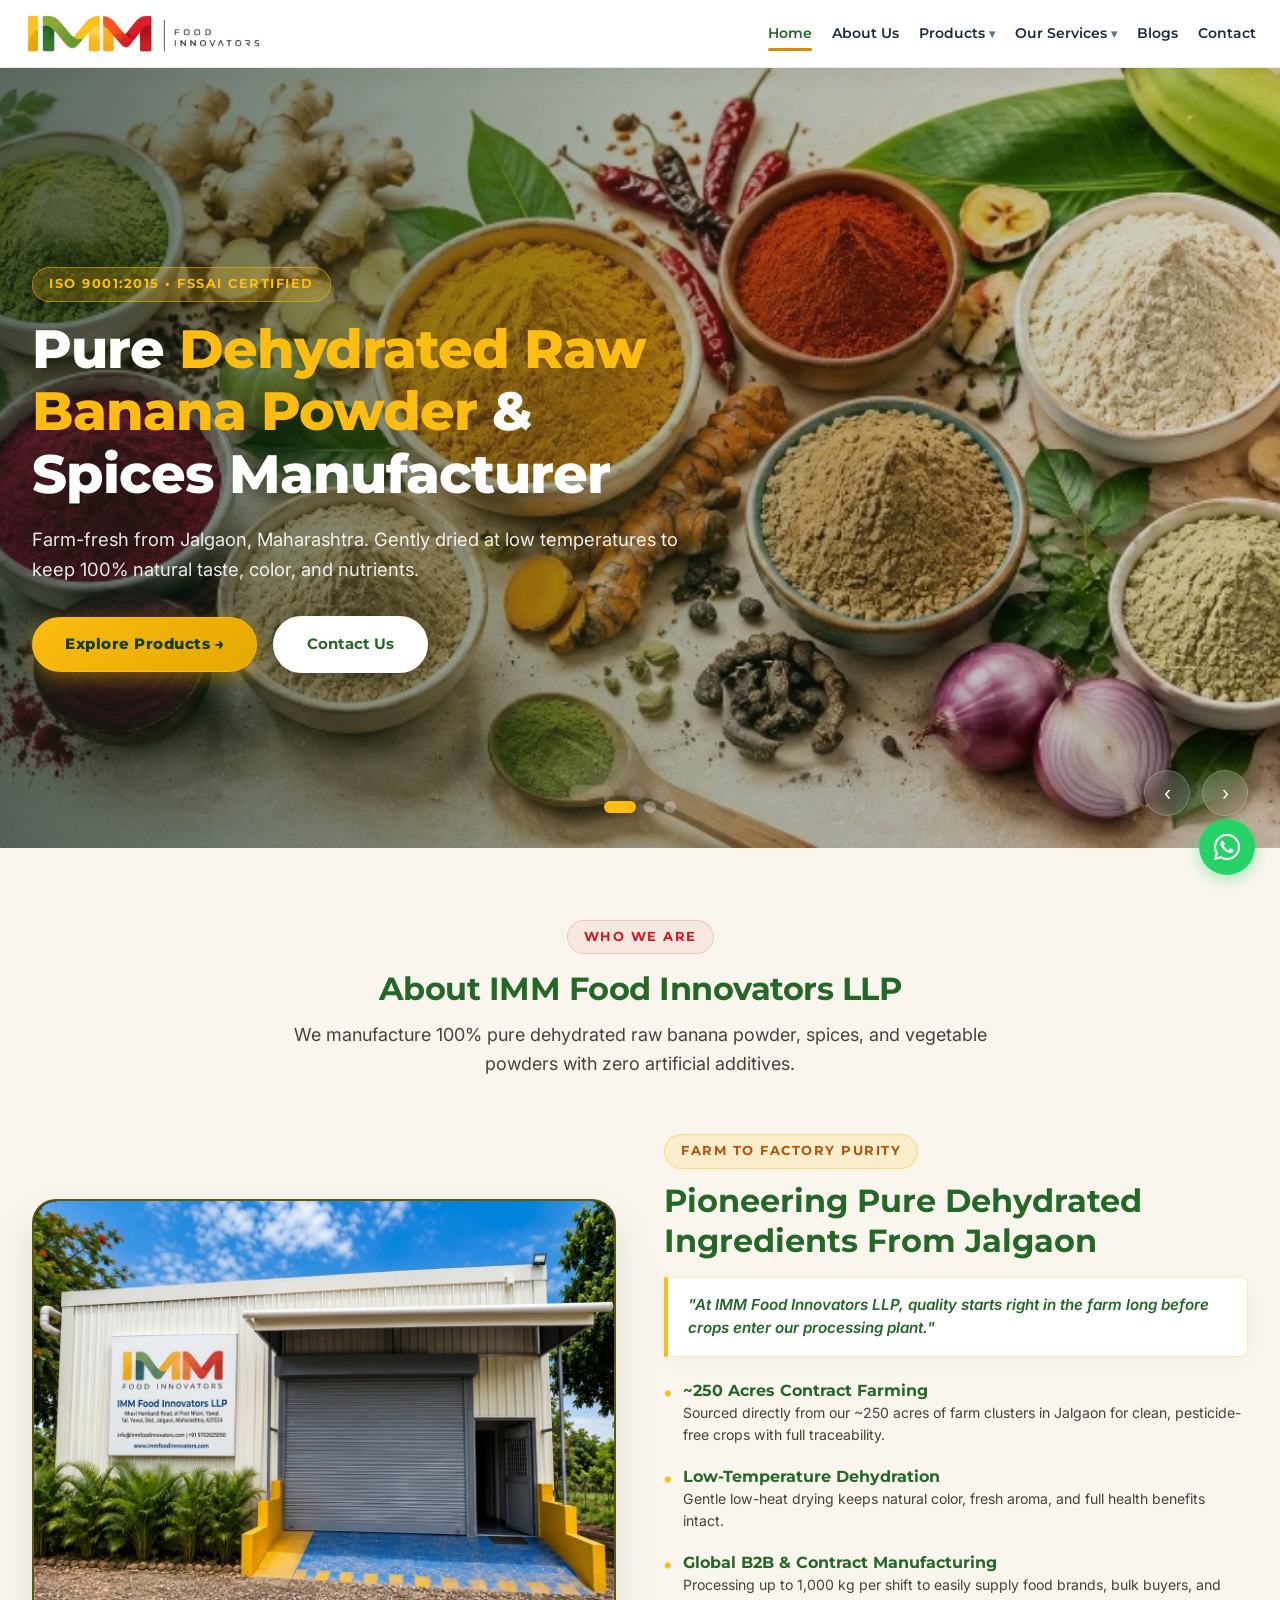
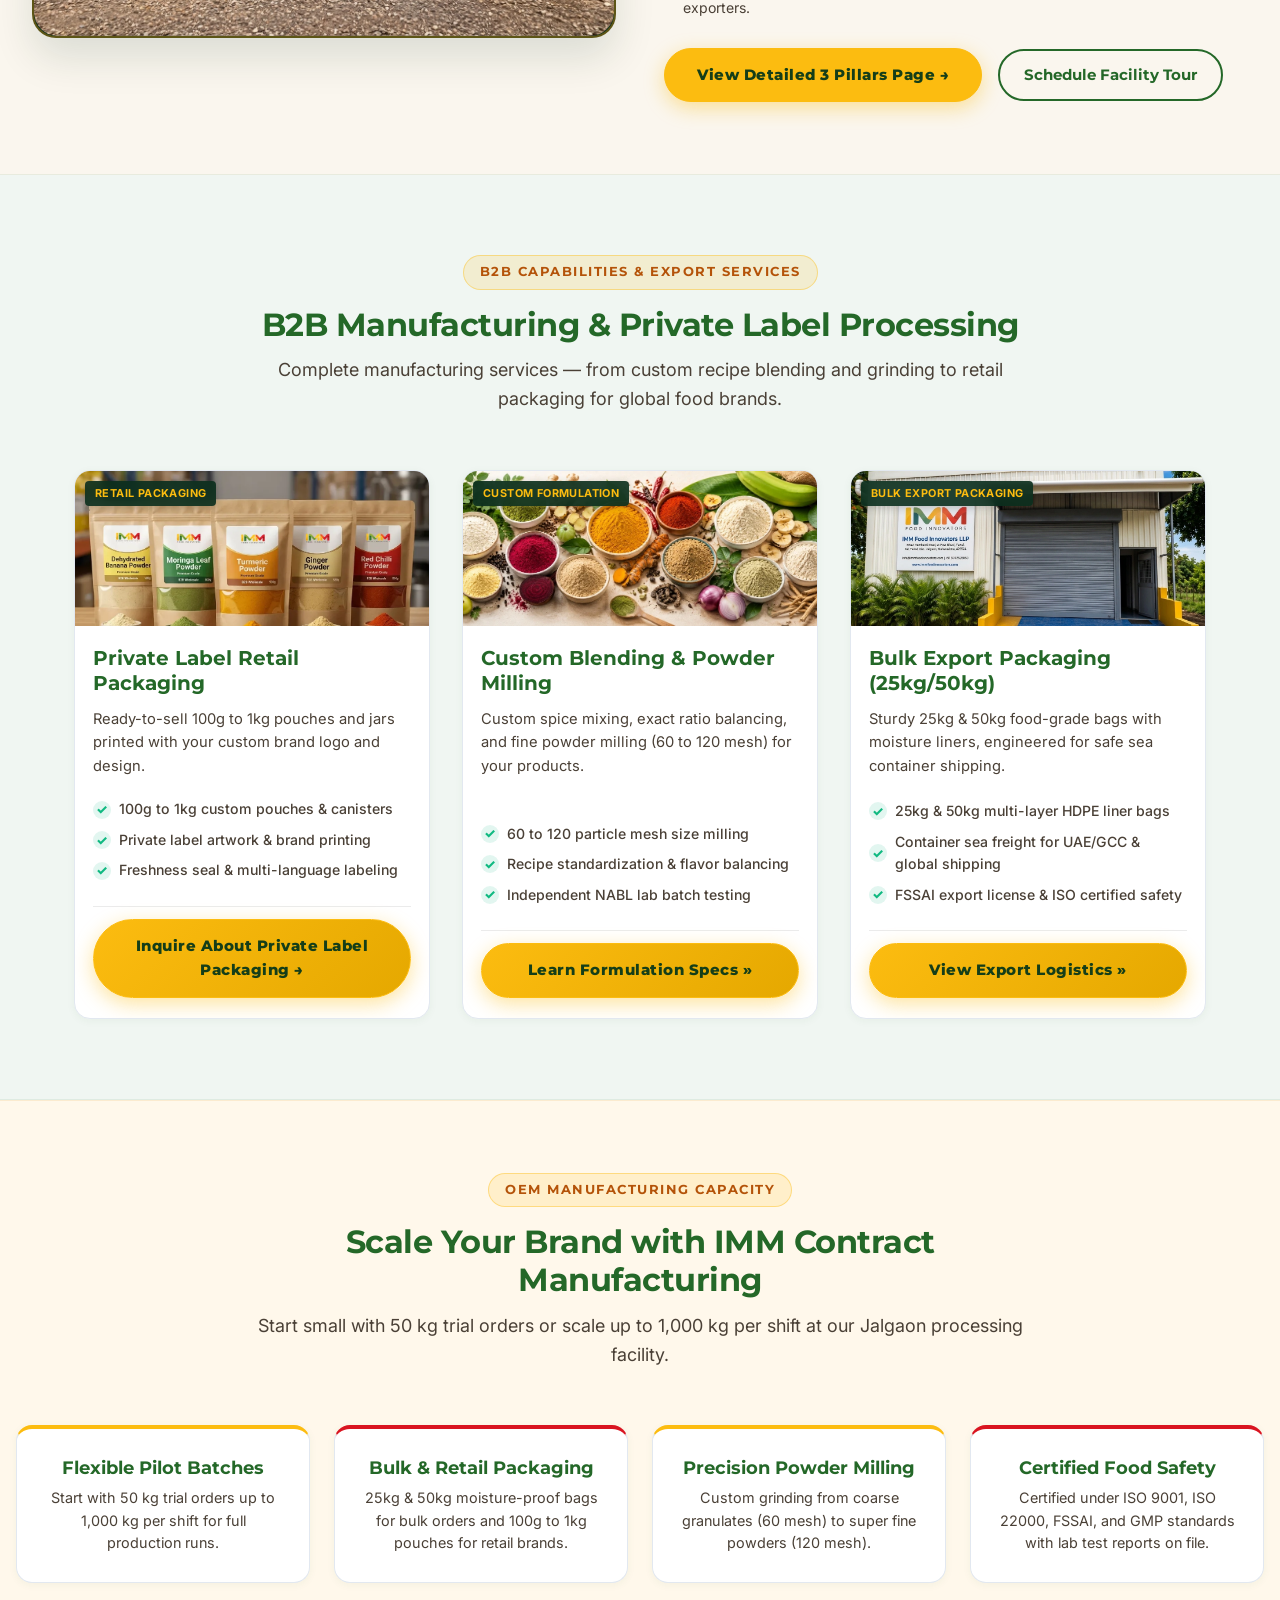
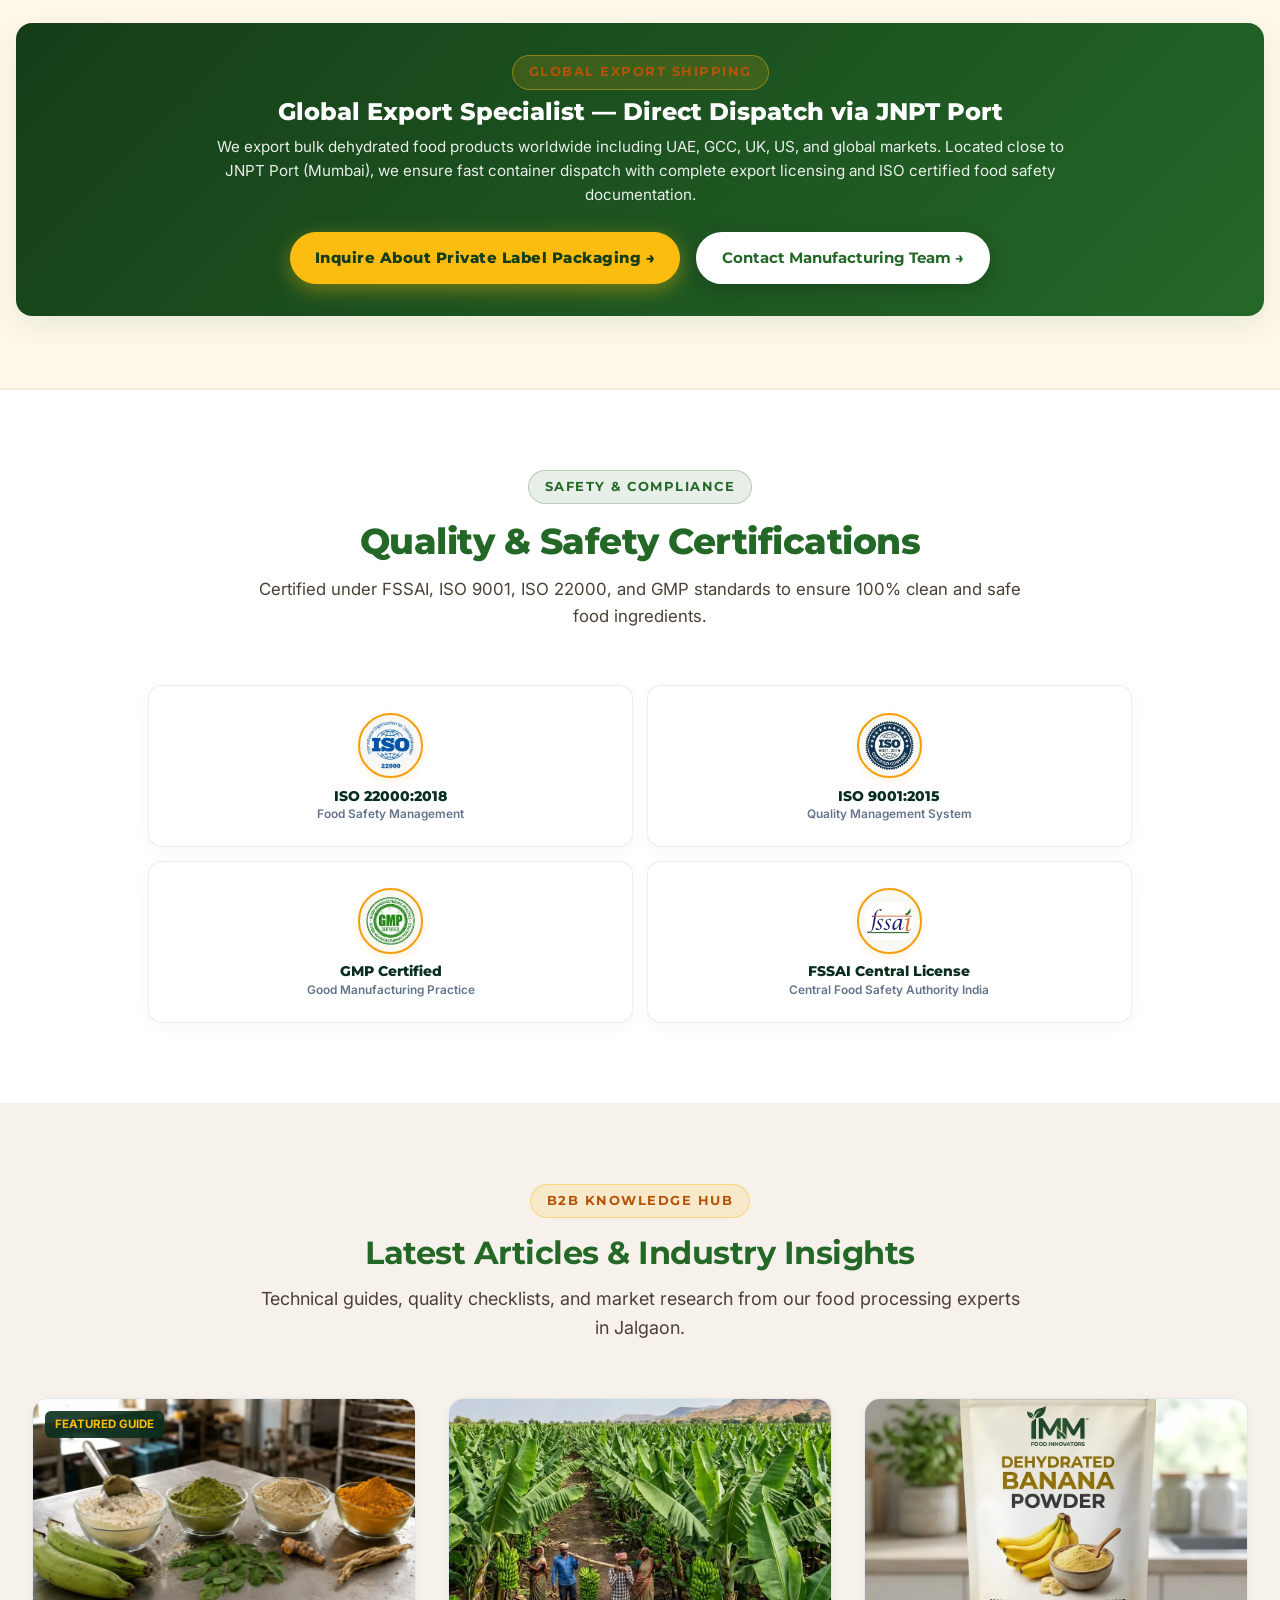
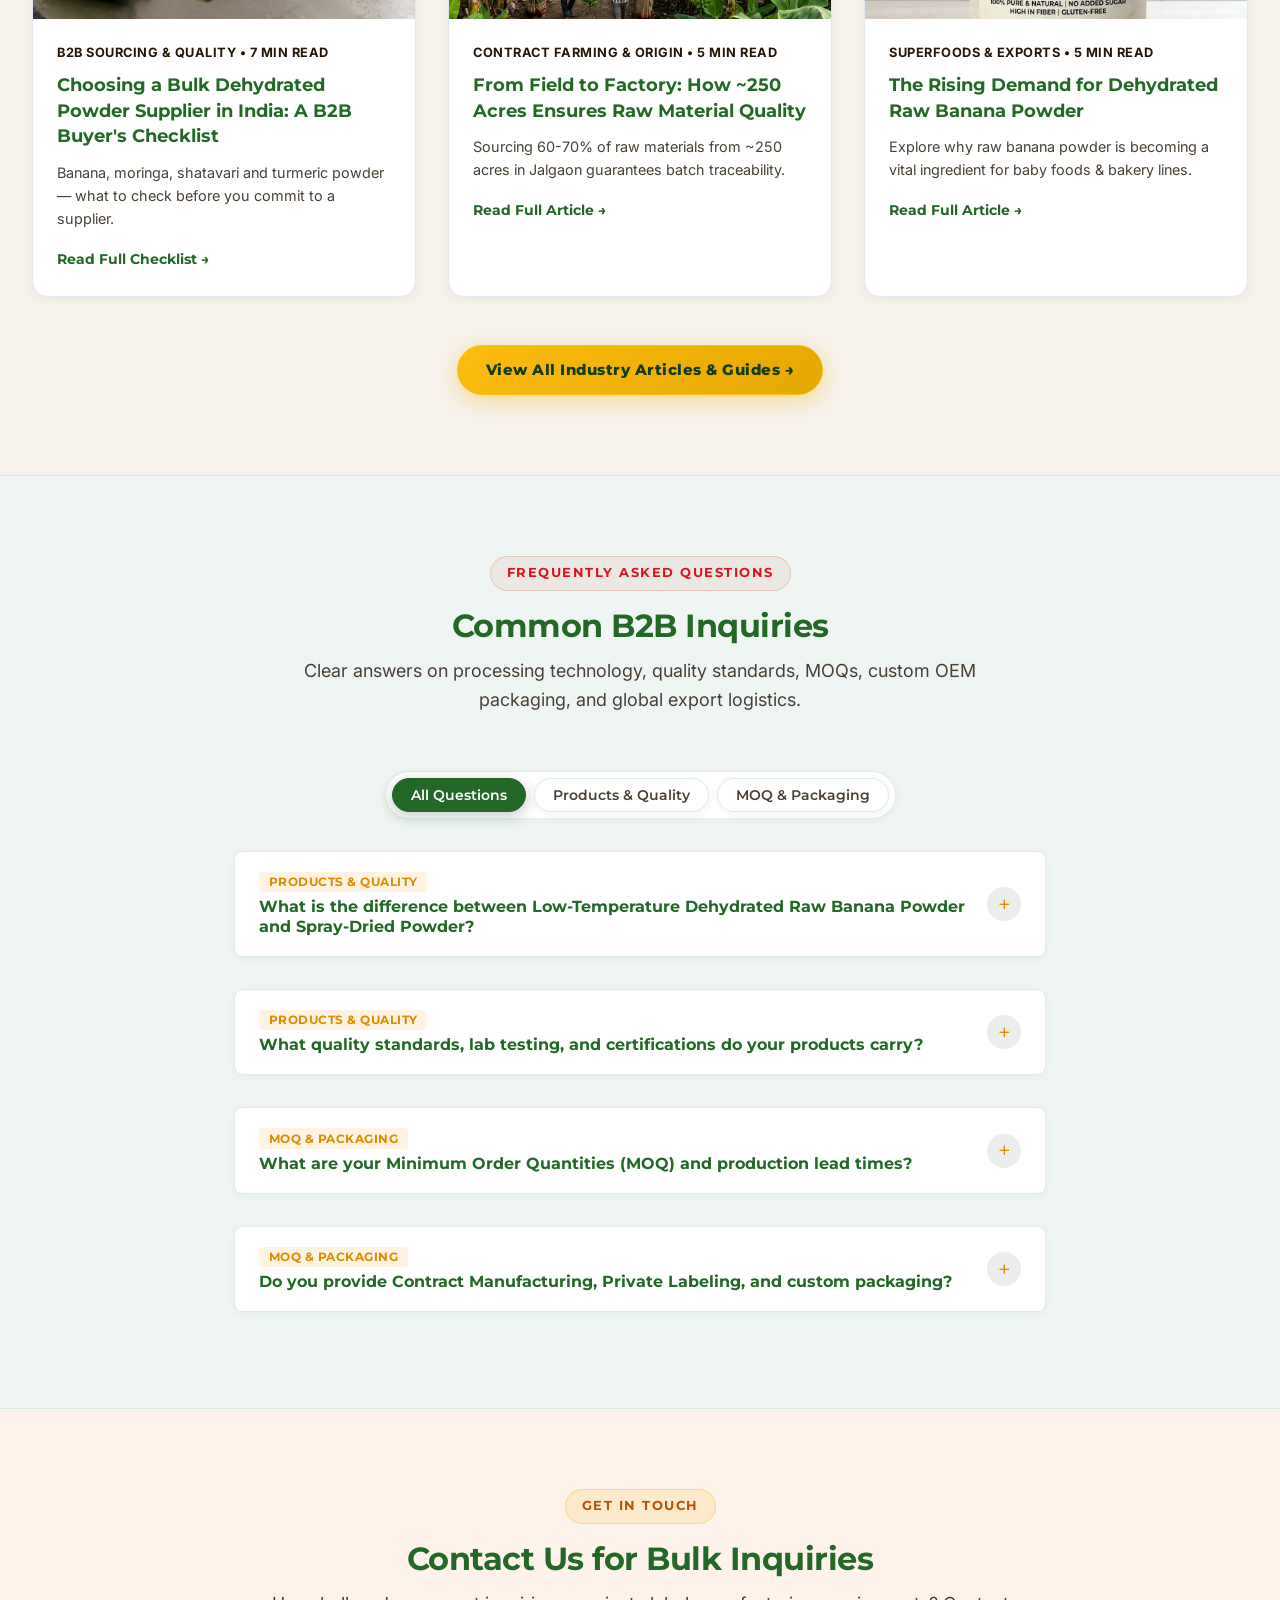
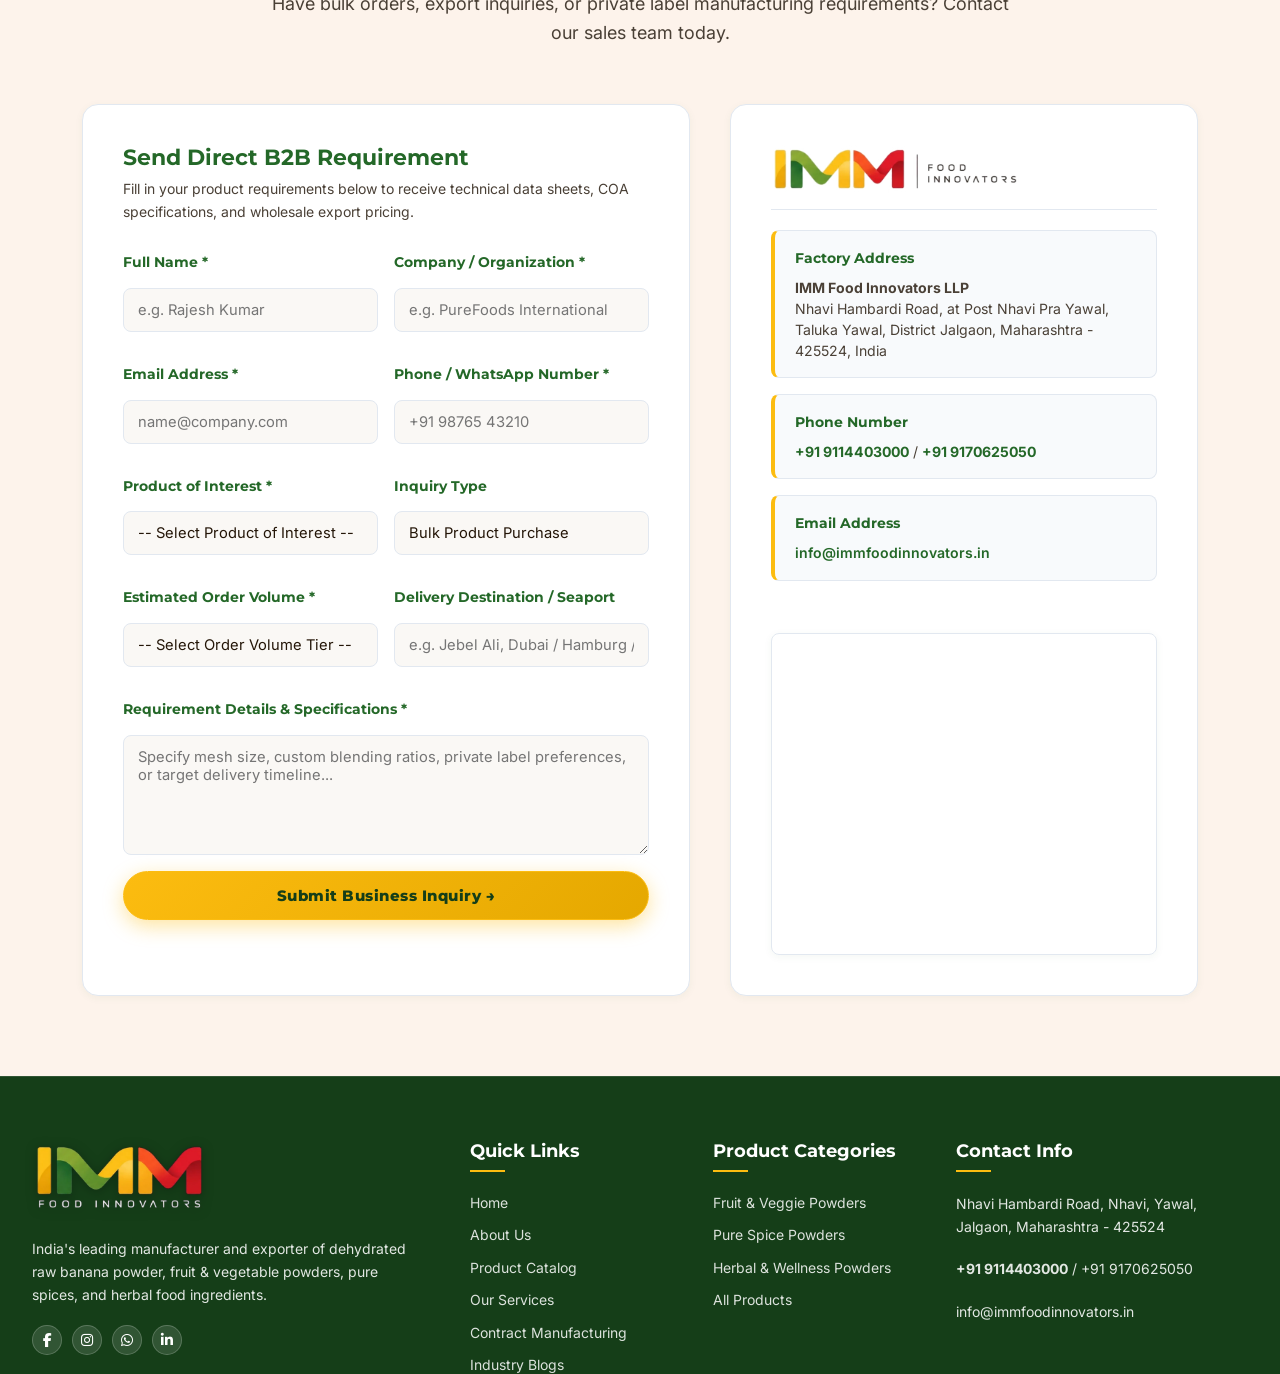
==== commit 8963175a: "Hide Udyam MSME certificate from home and about pages" ====
--- a/index.html
+++ b/index.html
@@ -571,6 +571,7 @@
                 <p>Good Manufacturing Practice</p>
                 <div class="cert-overlay">View Official Document</div>
             </div>
+            <!-- Temporarily commented out: Udyam Certificate
             <div class="cert-card" data-cert-key="udyam" data-cert-src="images/certifications/apeda_udyam.webp"
                 data-cert-name="Udyam MSME Registration Certificate">
                 <div class="cert-icon-wrapper">
@@ -580,6 +581,7 @@
                 <p>Enterprise Registration</p>
                 <div class="cert-overlay">View Official Document</div>
             </div>
+            -->
             <div class="cert-card" data-cert-key="fssai" data-cert-src="images/certifications/fssai.webp?v=26.0"
                 data-cert-name="FSSAI Central Food Safety License">
                 <div class="cert-icon-wrapper">
